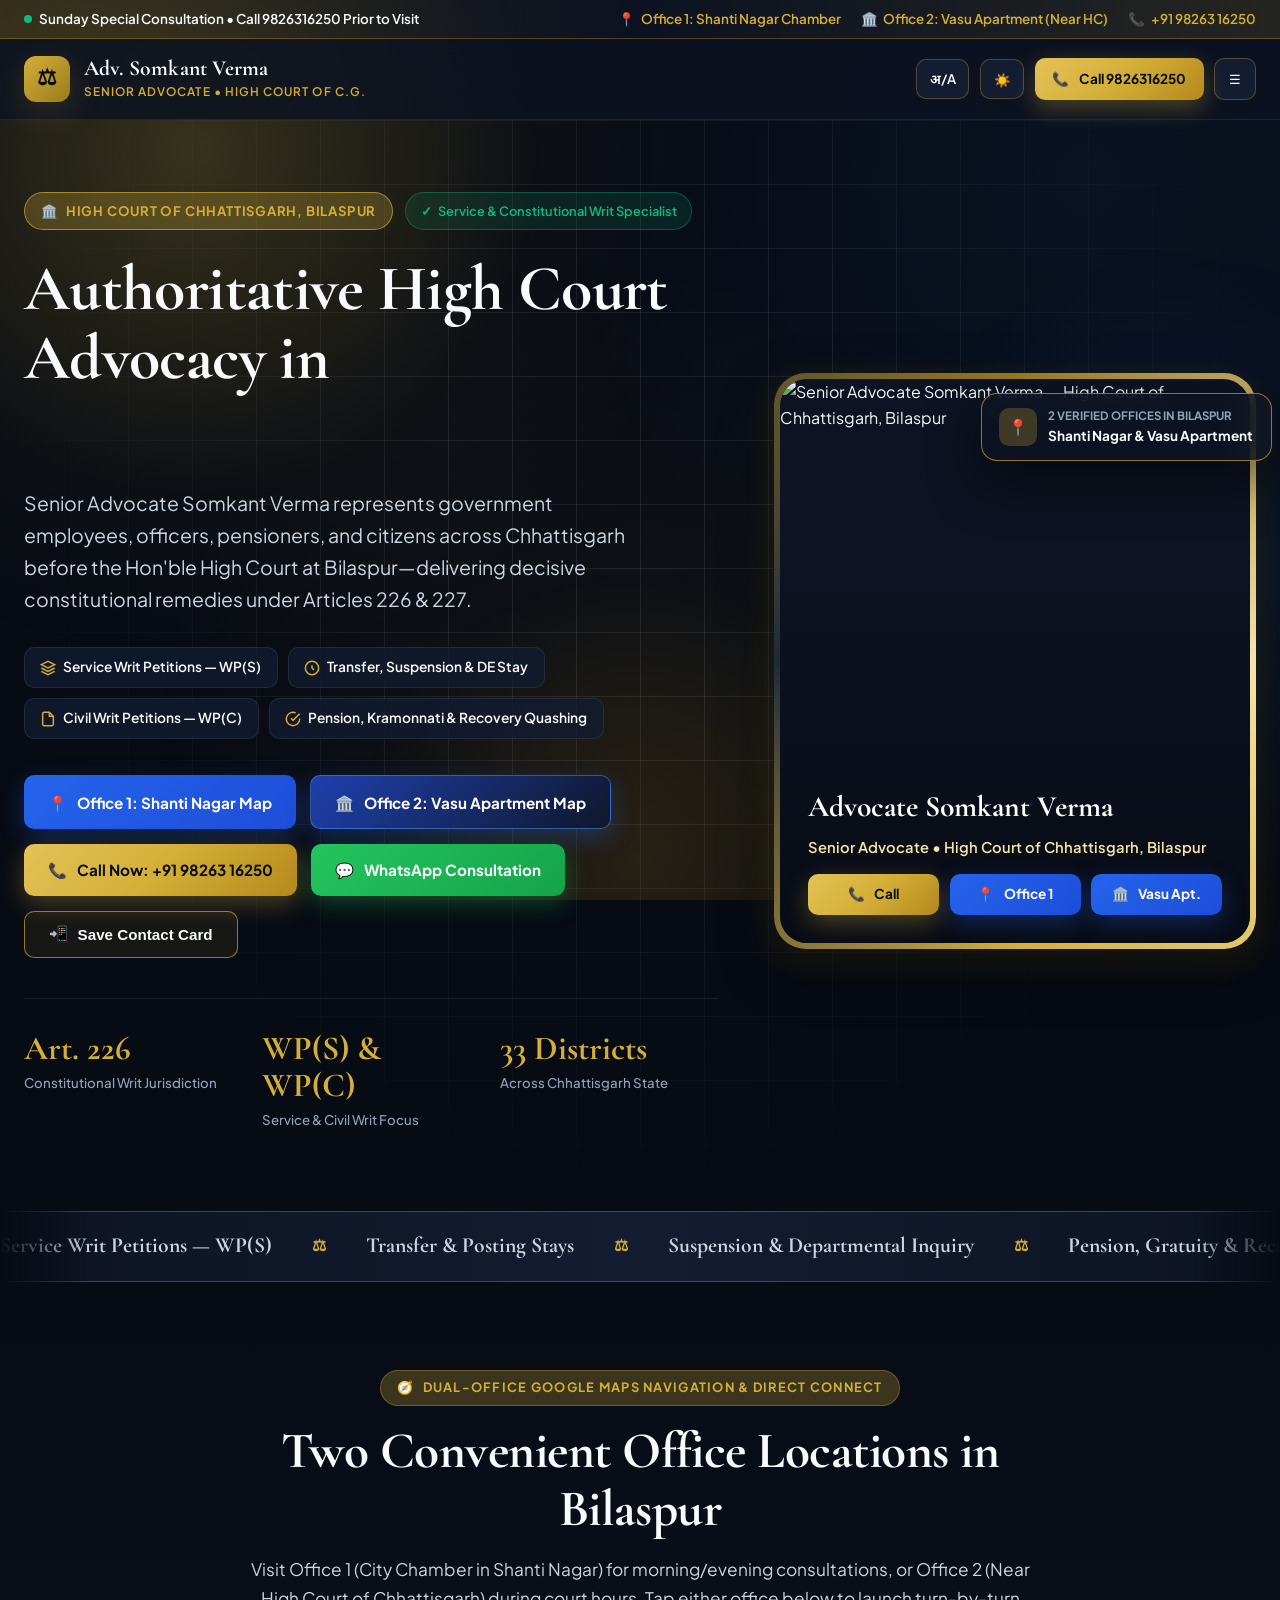
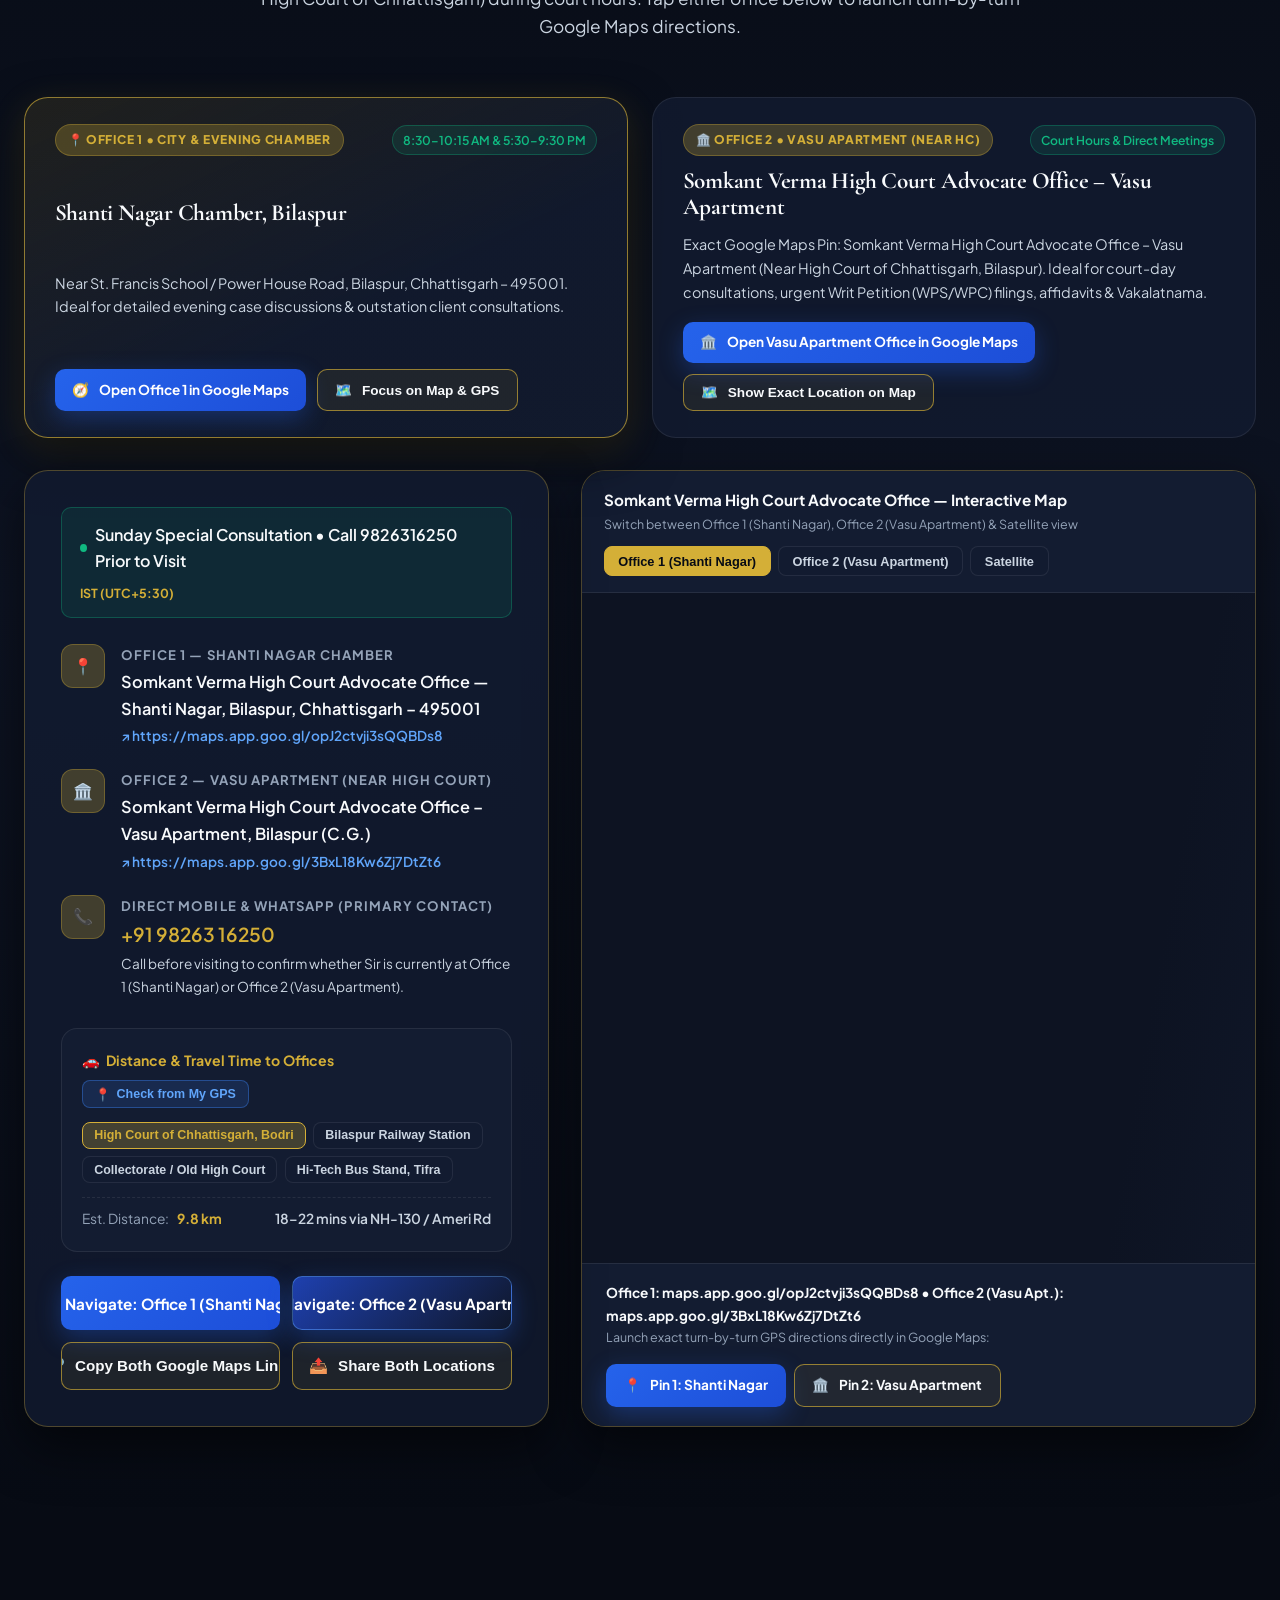
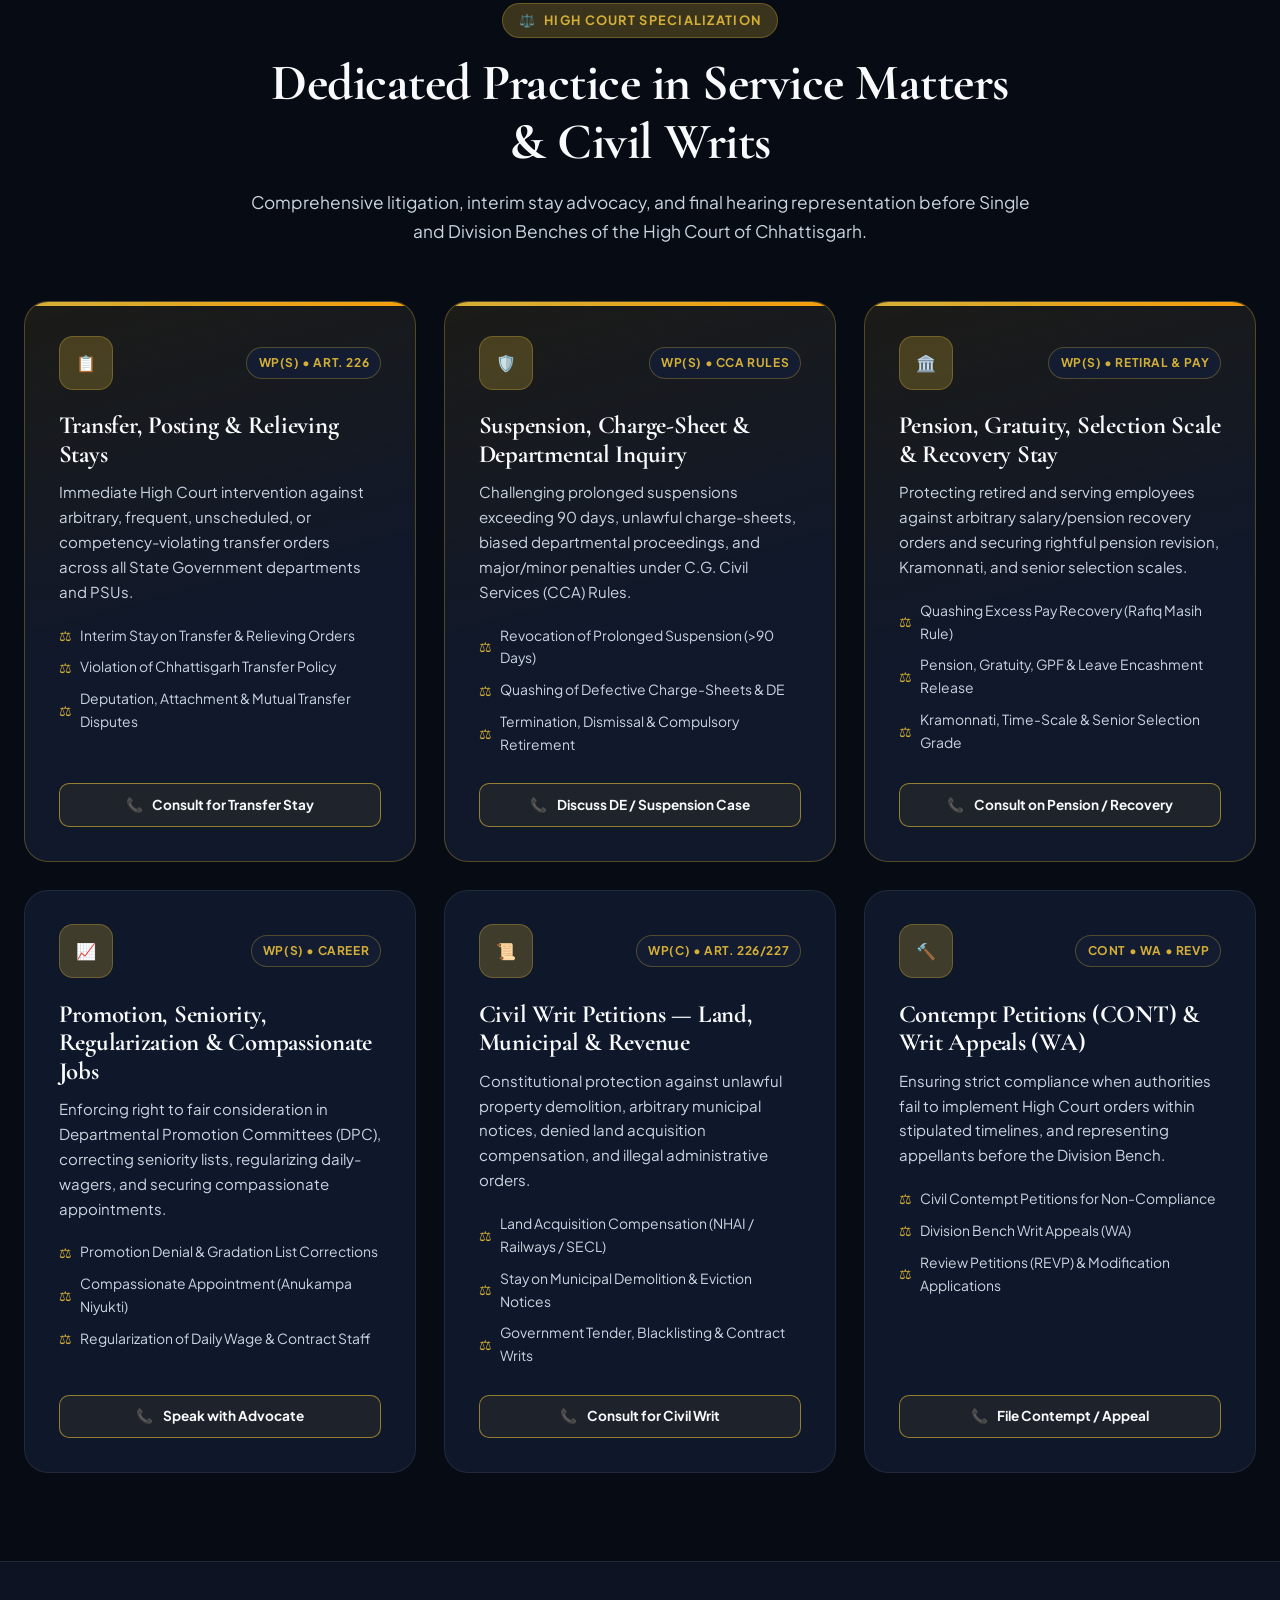
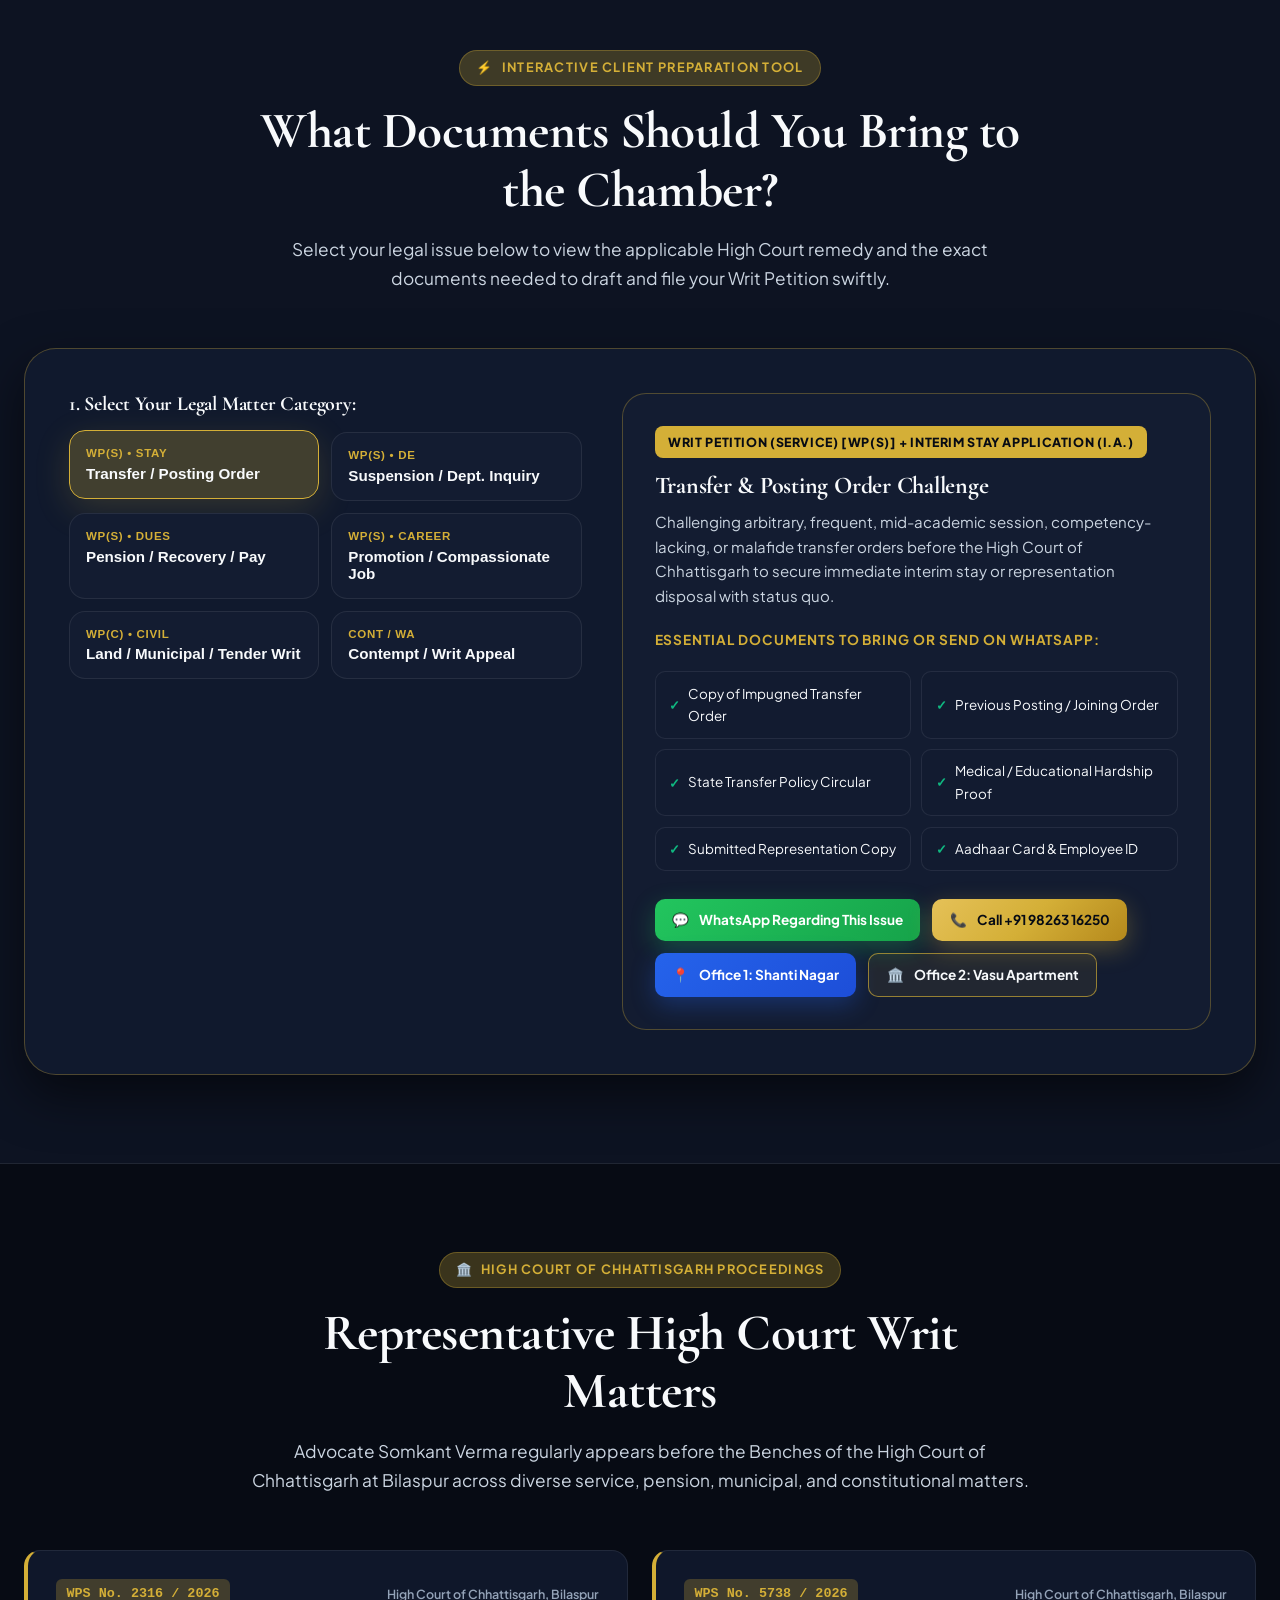
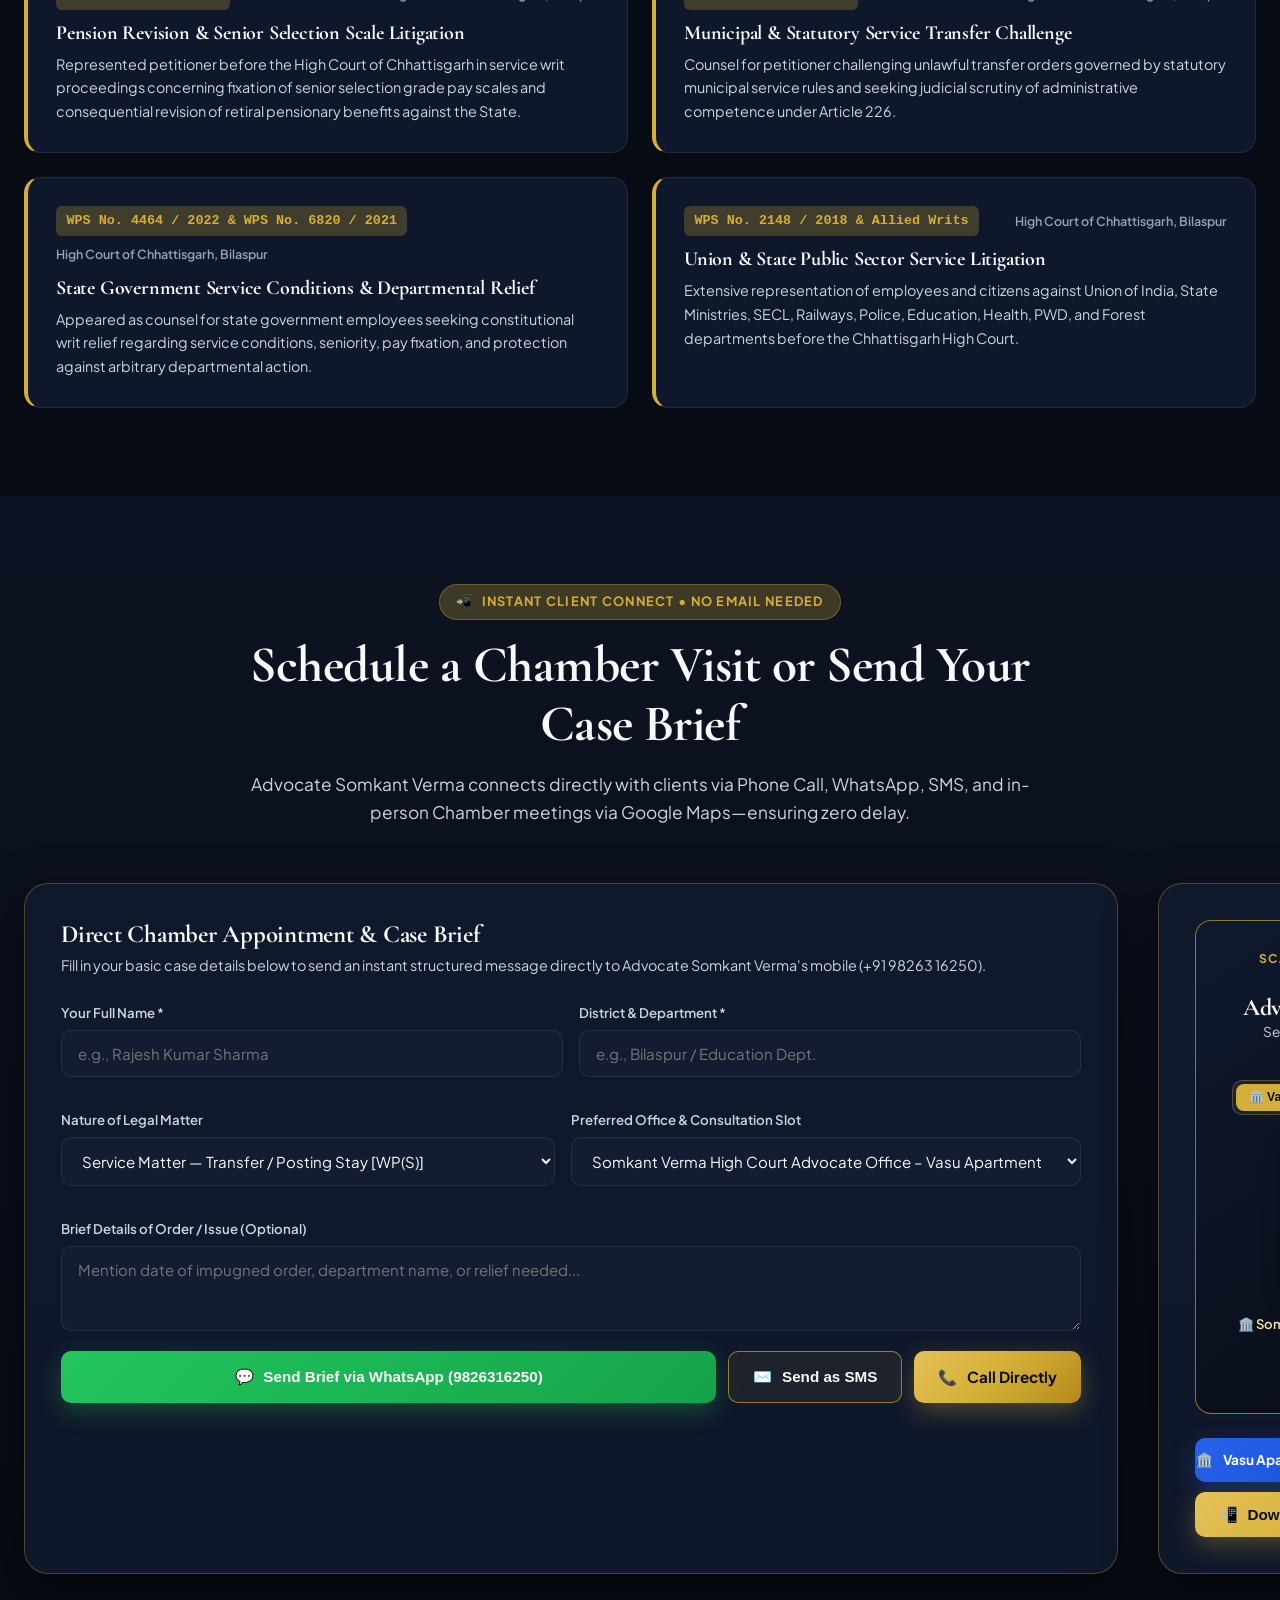
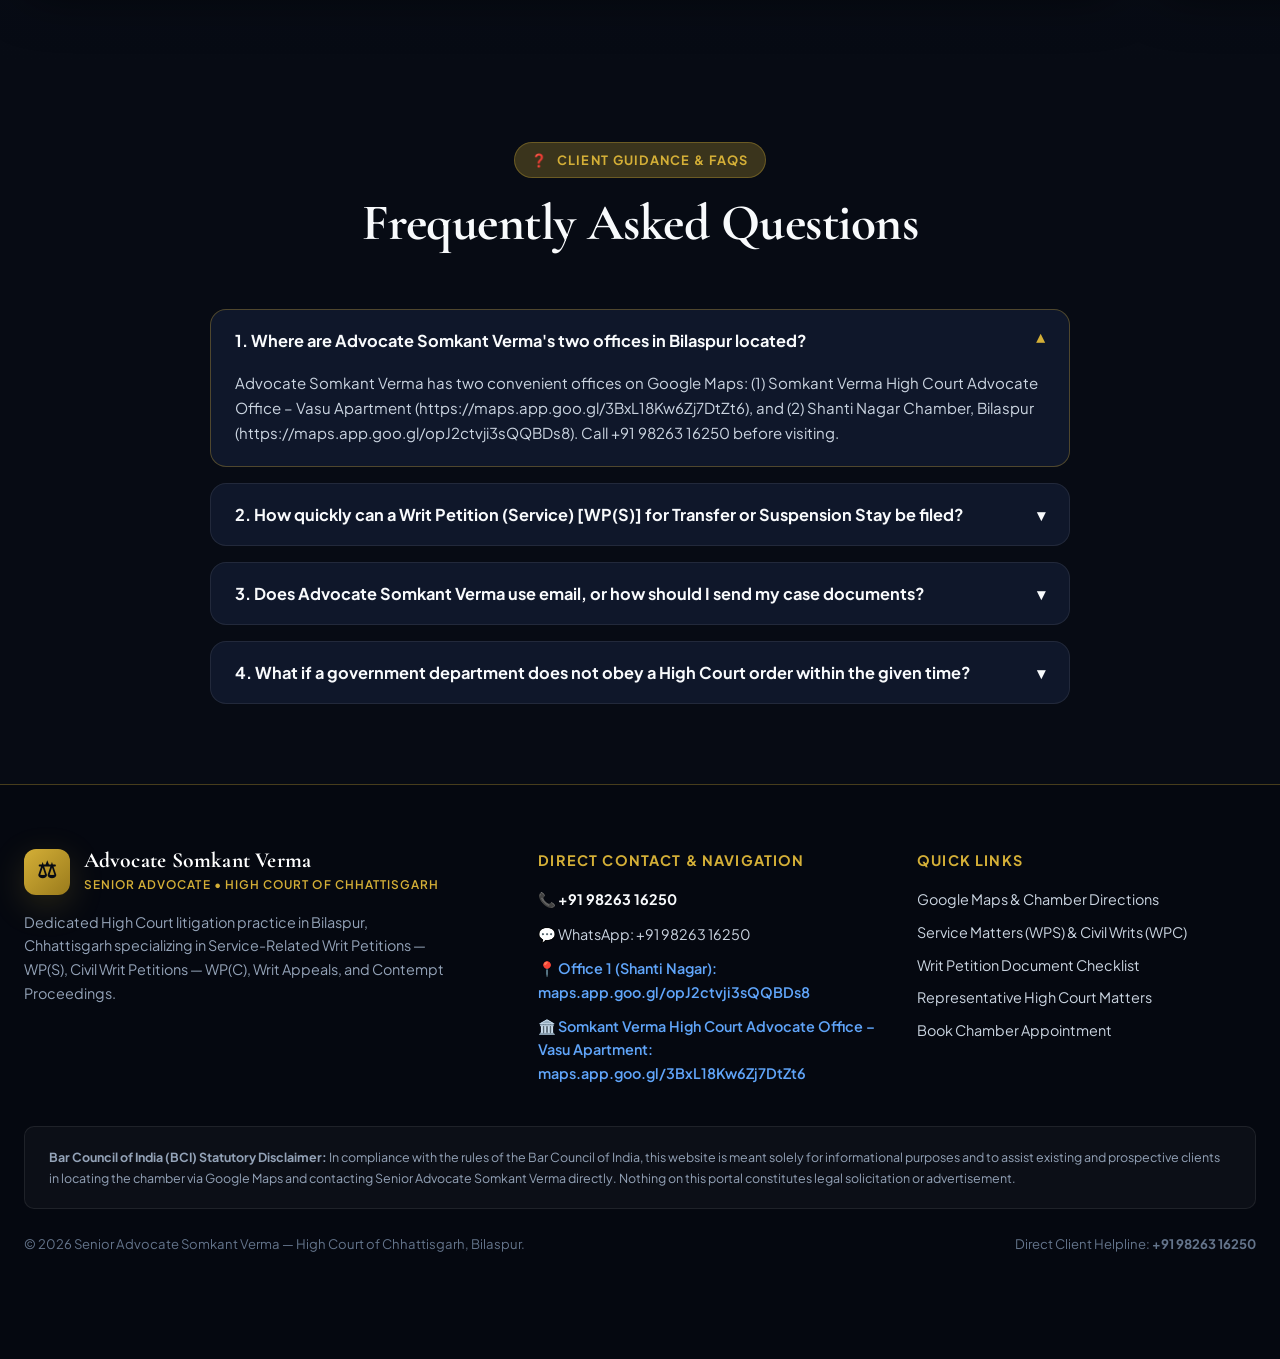
==== index.html @ 226b97d5 "Add files via upload" ====
<!DOCTYPE html>
<html lang="en" data-theme="dark">
<head>
  <meta charset="UTF-8" />
  <meta name="viewport" content="width=device-width, initial-scale=1.0, maximum-scale=5.0, viewport-fit=cover" />
  <!-- Apply saved theme before first paint (prevents flash) -->
  <script>try{var t=localStorage.getItem('sv_theme');if(t)document.documentElement.setAttribute('data-theme',t);}catch(e){}</script>
  <title>Advocate Somkant Verma | Senior Advocate, High Court of Chhattisgarh, Bilaspur | Service Matters &amp; Civil Writ Petitions</title>
  <meta name="description" content="Official client portal &amp; Google Maps office locator for Senior Advocate Somkant Verma, High Court of Chhattisgarh, Bilaspur. Specializing in Service Matters (WPS) and Civil Writ Petitions (WPC). Call +91 98263 16250." />
  <meta name="keywords" content="Advocate Somkant Verma, High Court of Chhattisgarh, Bilaspur High Court Lawyer, Service Matters Lawyer Bilaspur, WPS High Court Chhattisgarh, Civil Writ Petition WPC Lawyer, Senior Advocate Bilaspur, Shanti Nagar Bilaspur Advocate, 9826316250" />
  <meta name="author" content="Advocate Somkant Verma" />
  <meta name="theme-color" content="#070b14" />

  <!-- Open Graph / WhatsApp / Social Preview -->
  <meta property="og:type" content="website" />
  <meta property="og:title" content="Advocate Somkant Verma — Senior Advocate, High Court of Chhattisgarh" />
  <meta property="og:description" content="Specializing in Service-Related Matters (WPS) &amp; Civil Writ Petitions (WPC) at High Court of Chhattisgarh, Bilaspur. Navigate via Google Maps or Call +91 98263 16250." />
  <meta property="og:image" content="somkant-verma.jpg" />
  <meta property="og:locale" content="en_IN" />

  <!-- Google Fonts -->
  <link rel="preconnect" href="https://fonts.googleapis.com" />
  <link rel="preconnect" href="https://fonts.gstatic.com" crossorigin />
  <link href="https://fonts.googleapis.com/css2?family=Cormorant+Garamond:wght@600;700&amp;family=Noto+Sans+Devanagari:wght@400;500;600;700&amp;family=Plus+Jakarta+Sans:wght@400;500;600;700;800&amp;display=swap" rel="stylesheet" />

  <!-- Favicon (Inline Judicial Scales SVG) -->
  <link rel="icon" type="image/svg+xml" href="data:image/svg+xml,%3Csvg xmlns='http://www.w3.org/2000/svg' viewBox='0 0 64 64'%3E%3Crect width='64' height='64' rx='14' fill='%23070b14'/%3E%3Cpath d='M32 10v38M16 20h32M20 48h24' stroke='%23d4af37' stroke-width='4' stroke-linecap='round'/%3E%3Cpath d='M16 20l-6 14h12l-6-14zm32 0l-6 14h12l-6-14z' fill='%23d4af37'/%3E%3C/svg%3E" />

  <!-- Preload hero portrait (LCP image) -->
  <link rel="preload" as="image" type="image/webp" href="assets/somkant-verma-480.webp" imagesrcset="assets/somkant-verma-480.webp 480w, assets/somkant-verma-768.webp 768w" imagesizes="(max-width: 1024px) 460px, 480px" fetchpriority="high" />
  <link rel="manifest" href="manifest.json" />

  <!-- Stylesheet -->
  <link rel="stylesheet" href="styles.css?v=4" />

  <!-- Schema.org Structured Data for LegalService / Attorney -->
  <script type="application/ld+json">
  {
    "@context": "https://schema.org",
    "@type": "Attorney",
    "name": "Advocate Somkant Verma",
    "alternateName": "Senior Advocate Somkant Verma - High Court of Chhattisgarh",
    "description": "Senior Advocate practicing at the High Court of Chhattisgarh, Bilaspur, specializing in Service-Related Writ Petitions (WPS) and Civil Writ Petitions (WPC).",
    "image": "somkant-verma.jpg",
    "telephone": "+91-9826316250",
    "priceRange": "$$",
    "address": {
      "@type": "PostalAddress",
      "streetAddress": "Shanti Nagar, Near St. Francis School / Power House Road",
      "addressLocality": "Bilaspur",
      "addressRegion": "Chhattisgarh",
      "postalCode": "495001",
      "addressCountry": "IN"
    },
    "geo": {
      "@type": "GeoCoordinates",
      "latitude": 22.0839,
      "longitude": 82.1267
    },
    "hasMap": [
      "https://maps.app.goo.gl/opJ2ctvji3sQQBDs8",
      "https://maps.app.goo.gl/3BxL18Kw6Zj7DtZt6"
    ],
    "sameAs": [
      "https://maps.app.goo.gl/opJ2ctvji3sQQBDs8",
      "https://maps.app.goo.gl/3BxL18Kw6Zj7DtZt6"
    ],
    "areaServed": {
      "@type": "State",
      "name": "Chhattisgarh"
    },
    "knowsAbout": [
      "Service Law",
      "Writ Petition (Service) - WP(S)",
      "Civil Writ Petitions - WP(C)",
      "Article 226 of the Constitution of India",
      "Departmental Inquiries and Suspension",
      "Pension and Retiral Dues Litigation",
      "High Court of Chhattisgarh Litigation"
    ]
  }
  </script>
</head>
<body>
  <div class="scroll-progress" id="scrollProgress" aria-hidden="true"></div>
  <div class="ambient-bg" aria-hidden="true"></div>
  <div class="aurora" aria-hidden="true"><span></span><span></span><span></span></div>

  <!-- ==================== TOP LIVE COURT & CHAMBER BAR ==================== -->
  <div class="top-bar">
    <div class="container top-bar-inner">
      <div class="top-bar-left">
        <span class="live-indicator">
          <span class="pulse-dot"></span>
          <span id="liveCourtStatusText" data-en="High Court of Chhattisgarh, Bilaspur • Direct Client Line Active" data-hi="छत्तीसगढ़ उच्च न्यायालय, बिलासपुर • सीधा परामर्श उपलब्ध">High Court of Chhattisgarh, Bilaspur • Direct Client Line Active</span>
        </span>
      </div>
      <div class="top-bar-right">
        <a href="https://maps.app.goo.gl/opJ2ctvji3sQQBDs8" target="_blank" rel="noopener noreferrer" class="top-bar-link">
          📍 <span data-en="Office 1: Shanti Nagar Chamber" data-hi="कार्यालय 1: शांति नगर चैम्बर">Office 1: Shanti Nagar Chamber</span>
        </a>
        <a href="https://maps.app.goo.gl/3BxL18Kw6Zj7DtZt6" target="_blank" rel="noopener noreferrer" class="top-bar-link">
          🏛️ <span data-en="Office 2: Vasu Apartment (Near HC)" data-hi="कार्यालय 2: वासु अपार्टमेंट (हाई कोर्ट)">Office 2: Vasu Apartment (Near HC)</span>
        </a>
        <a href="tel:+919826316250" class="top-bar-link">
          📞 <span>+91 98263 16250</span>
        </a>
      </div>
    </div>
  </div>

  <!-- ==================== STICKY NAVIGATION HEADER ==================== -->
  <header class="navbar" id="navbar">
    <div class="container nav-inner">
      <a href="#top" class="brand" aria-label="Advocate Somkant Verma Home">
        <div class="brand-emblem" aria-hidden="true">⚖</div>
        <div class="brand-text">
          <span class="brand-name" data-en="Adv. Somkant Verma" data-hi="अधिवक्ता सोमकांत वर्मा">Adv. Somkant Verma</span>
          <span class="brand-title" data-en="Senior Advocate • High Court of C.G." data-hi="वरिष्ठ अधिवक्ता • छत्तीसगढ़ उच्च न्यायालय">Senior Advocate • High Court of C.G.</span>
        </div>
      </a>

      <ul class="nav-links" id="navLinks">
        <li><a href="#maps-hub" data-en="Office &amp; Google Maps" data-hi="कार्यालय एवं गूगल मैप">Office &amp; Google Maps</a></li>
        <li><a href="#practice-areas" data-en="Practice Areas" data-hi="विशेषज्ञता क्षेत्र">Practice Areas</a></li>
        <li><a href="#case-assistant" data-en="Writ Checklist" data-hi="दस्तावेज़ जांच सूची">Writ Checklist</a></li>
        <li><a href="#notable-cases" data-en="High Court Record" data-hi="उच्च न्यायालय प्रकरण">High Court Record</a></li>
        <li><a href="#consultation" data-en="Book Visit" data-hi="परामर्श समय लें">Book Visit</a></li>
        <li><a href="#faq" data-en="FAQs" data-hi="सामान्य प्रश्न">FAQs</a></li>
      </ul>

      <div class="nav-actions">
        <button type="button" class="lang-btn" id="langToggleBtn" title="Switch Language (English / हिंदी)">
          <span>अ/A</span>
          <span id="langBtnText">हिंदी में देखें</span>
        </button>
        <button type="button" class="icon-btn" id="themeToggleBtn" aria-label="Toggle Light/Dark Theme" title="Toggle Light/Dark Mode">
          <span id="themeIcon">☀️</span>
        </button>
        <a href="tel:+919826316250" class="btn btn-gold btn-sm">
          📞 <span data-en="Call 9826316250" data-hi="कॉल करें">Call 9826316250</span>
        </a>
        <button type="button" class="mobile-menu-btn" id="mobileMenuBtn" aria-label="Open Navigation Menu" aria-expanded="false">
          ☰
        </button>
      </div>
    </div>
  </header>

  <main id="top">
    <!-- ==================== HERO SECTION ==================== -->
    <section class="hero">
      <div class="container hero-grid">
        <div class="hero-content">
          <div class="hero-badge-row">
            <span class="court-pill">
              🏛️ <span data-en="High Court of Chhattisgarh, Bilaspur" data-hi="छत्तीसगढ़ उच्च न्यायालय, बिलासपुर">High Court of Chhattisgarh, Bilaspur</span>
            </span>
            <span class="verified-pill">
              ✓ <span data-en="Service &amp; Constitutional Writ Specialist" data-hi="सेवा एवं सिविल रिट याचिका विशेषज्ञ">Service &amp; Constitutional Writ Specialist</span>
            </span>
          </div>

          <h1 class="hero-title">
            <span data-en="Authoritative High Court Advocacy in" data-hi="छत्तीसगढ़ उच्च न्यायालय में सशक्त पैरवी —">Authoritative High Court Advocacy in</span>
            <span class="rotator"><span id="heroRotator" class="rotator-word gold-gradient-text" data-words-en="Service Law.|Civil Writs.|Transfer Stays.|Pension Rights.|Article 226." data-words-hi="सेवा मामले।|सिविल रिट।|ट्रांसफर स्टे।|पेंशन अधिकार।|अनुच्छेद 226।">Service Law.</span></span>
          </h1>

          <p class="hero-subtitle" data-en="Senior Advocate Somkant Verma represents government employees, officers, pensioners, and citizens across Chhattisgarh before the Hon'ble High Court at Bilaspur—delivering decisive constitutional remedies under Articles 226 &amp; 227." data-hi="वरिष्ठ अधिवक्ता सोमकांत वर्मा छत्तीसगढ़ उच्च न्यायालय, बिलासपुर में शासकीय कर्मचारियों, अधिकारियों, पेंशनभोगियों एवं आम नागरिकों के सेवा प्रकरणों (WPS) तथा सिविल रिट याचिकाओं (WPC) में अनुच्छेद 226 व 227 के अंतर्गत प्रभावी संवैधानिक न्याय दिलाते हैं।">
            Senior Advocate Somkant Verma represents government employees, officers, pensioners, and citizens across Chhattisgarh before the Hon'ble High Court at Bilaspur—delivering decisive constitutional remedies under Articles 226 &amp; 227.
          </p>

          <div class="hero-specialties">
            <span class="spec-chip">
              <svg width="16" height="16" viewBox="0 0 24 24" fill="none" stroke="currentColor" stroke-width="2.2"><path d="M12 2L2 7l10 5 10-5-10-5zM2 17l10 5 10-5M2 12l10 5 10-5"/></svg>
              <span data-en="Service Writ Petitions — WP(S)" data-hi="सेवा रिट याचिका — WP(S)">Service Writ Petitions — WP(S)</span>
            </span>
            <span class="spec-chip">
              <svg width="16" height="16" viewBox="0 0 24 24" fill="none" stroke="currentColor" stroke-width="2.2"><circle cx="12" cy="12" r="10"/><path d="M12 8v4l3 3"/></svg>
              <span data-en="Transfer, Suspension &amp; DE Stay" data-hi="स्थानांतरण, निलंबन एवं विभागीय जांच स्टे">Transfer, Suspension &amp; DE Stay</span>
            </span>
            <span class="spec-chip">
              <svg width="16" height="16" viewBox="0 0 24 24" fill="none" stroke="currentColor" stroke-width="2.2"><path d="M14 2H6a2 2 0 0 0-2 2v16a2 2 0 0 0 2 2h12a2 2 0 0 0 2-2V8z"/><polyline points="14 2 14 8 20 8"/></svg>
              <span data-en="Civil Writ Petitions — WP(C)" data-hi="सिविल रिट याचिका — WP(C)">Civil Writ Petitions — WP(C)</span>
            </span>
            <span class="spec-chip">
              <svg width="16" height="16" viewBox="0 0 24 24" fill="none" stroke="currentColor" stroke-width="2.2"><path d="M22 11.08V12a10 10 0 1 1-5.93-9.14"/><polyline points="22 4 12 14.01 9 11.01"/></svg>
              <span data-en="Pension, Kramonnati &amp; Recovery Quashing" data-hi="पेंशन, क्रमोन्नति एवं वसूली निरस्तीकरण">Pension, Kramonnati &amp; Recovery Quashing</span>
            </span>
          </div>

          <div class="hero-cta-group">
            <a href="https://maps.app.goo.gl/opJ2ctvji3sQQBDs8" target="_blank" rel="noopener noreferrer" class="btn btn-maps">
              📍 <span data-en="Office 1: Shanti Nagar Map" data-hi="कार्यालय 1: शांति नगर मैप">Office 1: Shanti Nagar Map</span>
            </a>
            <a href="https://maps.app.goo.gl/3BxL18Kw6Zj7DtZt6" target="_blank" rel="noopener noreferrer" class="btn btn-maps" style="background: linear-gradient(135deg, #1e40af 0%, #0f172a 100%); border: 1px solid rgba(96, 165, 250, 0.45);">
              🏛️ <span data-en="Office 2: Vasu Apartment Map" data-hi="कार्यालय 2: वासु अपार्टमेंट मैप">Office 2: Vasu Apartment Map</span>
            </a>
            <a href="tel:+919826316250" class="btn btn-gold">
              📞 <span data-en="Call Now: +91 98263 16250" data-hi="सीधे कॉल करें: +91 98263 16250">Call Now: +91 98263 16250</span>
            </a>
            <a href="https://wa.me/919826316250?text=Namaste%20Advocate%20Somkant%20Verma%20Sir%2C%20I%20need%20legal%20consultation%20regarding%20a%20High%20Court%20matter." target="_blank" rel="noopener noreferrer" class="btn btn-whatsapp">
              💬 <span data-en="WhatsApp Consultation" data-hi="व्हाट्सएप पर संपर्क करें">WhatsApp Consultation</span>
            </a>
            <button type="button" class="btn btn-outline save-vcard-btn">
              📲 <span data-en="Save Contact Card" data-hi="मोबाइल नंबर सेव करें">Save Contact Card</span>
            </button>
          </div>

          <div class="hero-stats">
            <div class="stat-item">
              <span class="stat-value">Art. 226</span>
              <span class="stat-label" data-en="Constitutional Writ Jurisdiction" data-hi="संवैधानिक रिट अधिकारिता">Constitutional Writ Jurisdiction</span>
            </div>
            <div class="stat-item">
              <span class="stat-value">WP(S) &amp; WP(C)</span>
              <span class="stat-label" data-en="Service &amp; Civil Writ Focus" data-hi="सेवा एवं सिविल रिट विशेषज्ञता">Service &amp; Civil Writ Focus</span>
            </div>
            <div class="stat-item">
              <span class="stat-value">33 Districts</span>
              <span class="stat-label" data-en="Across Chhattisgarh State" data-hi="संपूर्ण छत्तीसगढ़ राज्य के पक्षकार">Across Chhattisgarh State</span>
            </div>
          </div>
        </div>

        <!-- Portrait Column -->
        <div class="hero-portrait-wrap">
          <div class="floating-badge">
            <div class="floating-badge-icon">📍</div>
            <div>
              <div style="font-size: 0.72rem; color: var(--text-muted); font-weight: 700; text-transform: uppercase;" data-en="2 Verified Offices in Bilaspur" data-hi="बिलासपुर में 2 सत्यापित कार्यालय">2 Verified Offices in Bilaspur</div>
              <div style="font-size: 0.85rem; font-weight: 700; color: var(--text-primary);" data-en="Shanti Nagar &amp; Vasu Apartment" data-hi="शांति नगर एवं वासु अपार्टमेंट">Shanti Nagar &amp; Vasu Apartment</div>
            </div>
          </div>

          <div class="portrait-frame">
            <div class="portrait-inner">
              <picture>
                <source type="image/webp" srcset="assets/somkant-verma-480.webp 480w, assets/somkant-verma-768.webp 768w" sizes="(max-width: 1024px) 460px, 480px" />
                <img
                  src="somkant-verma.jpg"
                  alt="Senior Advocate Somkant Verma — High Court of Chhattisgarh, Bilaspur"
                  class="portrait-img"
                  width="768"
                  height="1024"
                  fetchpriority="high"
                  decoding="async"
                />
              </picture>
              <div class="portrait-glare" aria-hidden="true"></div>
              <div class="portrait-overlay">
                <div class="portrait-name" data-en="Advocate Somkant Verma" data-hi="अधिवक्ता सोमकांत वर्मा">Advocate Somkant Verma</div>
                <div class="portrait-designation" data-en="Senior Advocate • High Court of Chhattisgarh, Bilaspur" data-hi="वरिष्ठ अधिवक्ता • छत्तीसगढ़ उच्च न्यायालय, बिलासपुर">Senior Advocate • High Court of Chhattisgarh, Bilaspur</div>
                <div class="portrait-quick-actions" style="grid-template-columns: repeat(3, 1fr);">
                  <a href="tel:+919826316250" class="btn btn-gold btn-sm">
                    📞 <span>Call</span>
                  </a>
                  <a href="https://maps.app.goo.gl/opJ2ctvji3sQQBDs8" target="_blank" rel="noopener noreferrer" class="btn btn-maps btn-sm">
                    📍 <span data-en="Office 1" data-hi="कार्यालय 1">Office 1</span>
                  </a>
                  <a href="https://maps.app.goo.gl/3BxL18Kw6Zj7DtZt6" target="_blank" rel="noopener noreferrer" class="btn btn-maps btn-sm">
                    🏛️ <span data-en="Vasu Apt." data-hi="वासु अपार्टमेंट">Vasu Apt.</span>
                  </a>
                </div>
              </div>
            </div>
          </div>
        </div>
      </div>
    </section>

    <!-- ==================== PRACTICE MARQUEE BAND ==================== -->
    <div class="marquee" aria-hidden="true">
      <div class="marquee-track">
        <span>Service Writ Petitions — WP(S)</span><span>Transfer &amp; Posting Stays</span><span>Suspension &amp; Departmental Inquiry</span><span>Pension, Gratuity &amp; Recovery</span><span>Promotion &amp; Seniority</span><span>Compassionate Appointment</span><span>Civil Writ Petitions — WP(C)</span><span>Contempt &amp; Writ Appeals</span>
        <span>Service Writ Petitions — WP(S)</span><span>Transfer &amp; Posting Stays</span><span>Suspension &amp; Departmental Inquiry</span><span>Pension, Gratuity &amp; Recovery</span><span>Promotion &amp; Seniority</span><span>Compassionate Appointment</span><span>Civil Writ Petitions — WP(C)</span><span>Contempt &amp; Writ Appeals</span>
      </div>
    </div>

    <!-- ==================== GOOGLE MAPS & CHAMBER COMMAND CENTER ==================== -->
    <section class="maps-hub-section" id="maps-hub">
      <div class="container">
        <div class="section-header">
          <span class="section-tag">
            🧭 <span data-en="Dual-Office Google Maps Navigation &amp; Direct Connect" data-hi="दोनों कार्यालयों का गूगल मैप्स नेविगेशन एवं सीधा संपर्क">Dual-Office Google Maps Navigation &amp; Direct Connect</span>
          </span>
          <h2 class="section-title" data-en="Two Convenient Office Locations in Bilaspur" data-hi="बिलासपुर में आपके लिए दो सुविधाजनक कार्यालय">Two Convenient Office Locations in Bilaspur</h2>
          <p class="section-subtitle" data-en="Visit Office 1 (City Chamber in Shanti Nagar) for morning/evening consultations, or Office 2 (Near High Court of Chhattisgarh) during court hours. Tap either office below to launch turn-by-turn Google Maps directions." data-hi="प्रातः एवं सायं कालीन परामर्श हेतु कार्यालय 1 (शांति नगर चैम्बर) अथवा न्यायालय समय में त्वरित कार्य हेतु कार्यालय 2 (छत्तीसगढ़ उच्च न्यायालय के पास) पधारें।">
            Visit Office 1 (City Chamber in Shanti Nagar) for morning/evening consultations, or Office 2 (Near High Court of Chhattisgarh) during court hours. Tap either office below to launch turn-by-turn Google Maps directions.
          </p>
        </div>

        <!-- Dual Office Quick-Selector Cards -->
        <div class="dual-office-switcher">
          <div class="office-Location-pill active" id="selectOffice1Card" data-office-id="office1">
            <div class="office-pill-header">
              <span class="office-badge-num" data-en="📍 OFFICE 1 • CITY &amp; EVENING CHAMBER" data-hi="📍 कार्यालय 1 • मुख्य सिटी चैम्बर">📍 OFFICE 1 • CITY &amp; EVENING CHAMBER</span>
              <span class="office-timing-tag" data-en="8:30–10:15 AM &amp; 5:30–9:30 PM" data-hi="प्रातः 8:30–10:15 एवं सायं 5:30–9:30">8:30–10:15 AM &amp; 5:30–9:30 PM</span>
            </div>
            <h3 data-en="Shanti Nagar Chamber, Bilaspur" data-hi="शांति नगर चैम्बर, बिलासपुर">Shanti Nagar Chamber, Bilaspur</h3>
            <p data-en="Near St. Francis School / Power House Road, Bilaspur, Chhattisgarh – 495001. Ideal for detailed evening case discussions &amp; outstation client consultations." data-hi="सेंट फ्रांसिस स्कूल / पावर हाउस रोड के पास, शांति नगर, बिलासपुर – 495001। विस्तृत केस परामर्श एवं बाहरी जिलों से आने वाले पक्षकारों हेतु।">
              Near St. Francis School / Power House Road, Bilaspur, Chhattisgarh – 495001. Ideal for detailed evening case discussions &amp; outstation client consultations.
            </p>
            <div class="office-pill-actions">
              <a href="https://maps.app.goo.gl/opJ2ctvji3sQQBDs8" target="_blank" rel="noopener noreferrer" class="btn btn-maps btn-sm">
                🧭 <span data-en="Open Office 1 in Google Maps" data-hi="कार्यालय 1 गूगल मैप्स में खोलें">Open Office 1 in Google Maps</span>
              </a>
              <button type="button" class="btn btn-outline btn-sm preview-office-map-btn" data-office-target="office1">
                🗺️ <span data-en="Focus on Map &amp; GPS" data-hi="मैप व दूरी देखें">Focus on Map &amp; GPS</span>
              </button>
            </div>
          </div>

          <div class="office-Location-pill" id="selectOffice2Card" data-office-id="office2">
            <div class="office-pill-header">
              <span class="office-badge-num" data-en="🏛️ OFFICE 2 • VASU APARTMENT (NEAR HC)" data-hi="🏛️ कार्यालय 2 • वासु अपार्टमेंट (हाई कोर्ट)">🏛️ OFFICE 2 • VASU APARTMENT (NEAR HC)</span>
              <span class="office-timing-tag" data-en="Court Hours &amp; Direct Meetings" data-hi="न्यायालय समय एवं प्रत्यक्ष भेंट">Court Hours &amp; Direct Meetings</span>
            </div>
            <h3 data-en="Somkant Verma High Court Advocate Office – Vasu Apartment" data-hi="सोमकांत वर्मा हाई कोर्ट एडवोकेट ऑफिस – वासु अपार्टमेंट">Somkant Verma High Court Advocate Office – Vasu Apartment</h3>
            <p data-en="Exact Google Maps Pin: Somkant Verma High Court Advocate Office – Vasu Apartment (Near High Court of Chhattisgarh, Bilaspur). Ideal for court-day consultations, urgent Writ Petition (WPS/WPC) filings, affidavits &amp; Vakalatnama." data-hi="सटीक गूगल मैप्स पिन: सोमकांत वर्मा हाई कोर्ट एडवोकेट ऑफिस – वासु अपार्टमेंट (छत्तीसगढ़ उच्च न्यायालय के पास, बिलासपुर)। त्वरित भेंट, अर्जेंट रिट याचिका (WPS/WPC), शपथ-पत्र एवं वकालतनामा हेतु।">
              Exact Google Maps Pin: Somkant Verma High Court Advocate Office – Vasu Apartment (Near High Court of Chhattisgarh, Bilaspur). Ideal for court-day consultations, urgent Writ Petition (WPS/WPC) filings, affidavits &amp; Vakalatnama.
            </p>
            <div class="office-pill-actions">
              <a href="https://maps.app.goo.gl/3BxL18Kw6Zj7DtZt6" target="_blank" rel="noopener noreferrer" class="btn btn-maps btn-sm">
                🏛️ <span data-en="Open Vasu Apartment Office in Google Maps" data-hi="वासु अपार्टमेंट ऑफिस गूगल मैप्स में खोलें">Open Vasu Apartment Office in Google Maps</span>
              </a>
              <button type="button" class="btn btn-outline btn-sm preview-office-map-btn" data-office-target="office2">
                🗺️ <span data-en="Show Exact Location on Map" data-hi="मैप पर सटीक स्थान देखें">Show Exact Location on Map</span>
              </button>
            </div>
          </div>
        </div>

        <div class="maps-command-grid">
          <!-- Left: Office Details & Distance Calculator -->
          <div class="office-card">
            <div>
              <div class="office-status-banner">
                <span class="live-indicator">
                  <span class="pulse-dot"></span>
                  <span id="officeLiveScheduleBadge" data-en="Chamber &amp; Phone Consultation Active" data-hi="चैम्बर एवं फोन परामर्श चालू है">Chamber &amp; Phone Consultation Active</span>
                </span>
                <span style="font-size: 0.78rem; color: var(--gold-primary); font-weight: 700;">IST (UTC+5:30)</span>
              </div>

              <div class="office-detail-list">
                <div class="office-detail-item">
                  <div class="detail-icon">📍</div>
                  <div class="detail-content">
                    <h4 data-en="Office 1 — Shanti Nagar Chamber" data-hi="कार्यालय 1 — शांति नगर चैम्बर">Office 1 — Shanti Nagar Chamber</h4>
                    <p data-en="Somkant Verma High Court Advocate Office — Shanti Nagar, Bilaspur, Chhattisgarh – 495001" data-hi="सोमकांत वर्मा हाई कोर्ट एडवोकेट ऑफिस — शांति नगर, बिलासपुर, छत्तीसगढ़ – 495001">Somkant Verma High Court Advocate Office — Shanti Nagar, Bilaspur, Chhattisgarh – 495001</p>
                    <div class="sub-note">
                      <a href="https://maps.app.goo.gl/opJ2ctvji3sQQBDs8" target="_blank" rel="noopener noreferrer" style="color: #60a5fa; font-weight: 600; text-decoration: none;">↗ https://maps.app.goo.gl/opJ2ctvji3sQQBDs8</a>
                    </div>
                  </div>
                </div>

                <div class="office-detail-item">
                  <div class="detail-icon">🏛️</div>
                  <div class="detail-content">
                    <h4 data-en="Office 2 — Vasu Apartment (Near High Court)" data-hi="कार्यालय 2 — वासु अपार्टमेंट (उच्च न्यायालय के पास)">Office 2 — Vasu Apartment (Near High Court)</h4>
                    <p data-en="Somkant Verma High Court Advocate Office – Vasu Apartment, Bilaspur (C.G.)" data-hi="सोमकांत वर्मा हाई कोर्ट एडवोकेट ऑफिस – वासु अपार्टमेंट, बिलासपुर (छ.ग.)">Somkant Verma High Court Advocate Office – Vasu Apartment, Bilaspur (C.G.)</p>
                    <div class="sub-note">
                      <a href="https://maps.app.goo.gl/3BxL18Kw6Zj7DtZt6" target="_blank" rel="noopener noreferrer" style="color: #60a5fa; font-weight: 600; text-decoration: none;">↗ https://maps.app.goo.gl/3BxL18Kw6Zj7DtZt6</a>
                    </div>
                  </div>
                </div>

                <div class="office-detail-item">
                  <div class="detail-icon">📞</div>
                  <div class="detail-content">
                    <h4 data-en="Direct Mobile &amp; WhatsApp (Primary Contact)" data-hi="सीधा मोबाइल एवं व्हाट्सएप नंबर (प्रमुख संपर्क)">Direct Mobile &amp; WhatsApp (Primary Contact)</h4>
                    <p><a href="tel:+919826316250" style="color: var(--gold-primary); text-decoration: none; font-size: 1.2rem;">+91 98263 16250</a></p>
                    <div class="sub-note" data-en="Call before visiting to confirm whether Sir is currently at Office 1 (Shanti Nagar) or Office 2 (Vasu Apartment)." data-hi="आने से पूर्व 9826316250 पर कॉल कर सुनिश्चित कर लें कि सर वर्तमान में कार्यालय 1 (शांति नगर) में हैं या कार्यालय 2 (वासु अपार्टमेंट)।">Call before visiting to confirm whether Sir is currently at Office 1 (Shanti Nagar) or Office 2 (Vasu Apartment).</div>
                  </div>
                </div>
              </div>

              <!-- Interactive Distance & Route Estimator -->
              <div class="distance-widget">
                <div class="distance-widget-header">
                  <span class="distance-widget-title">
                    🚗 <span id="distanceWidgetHeading" data-en="Distance &amp; Travel Time to Offices" data-hi="कार्यालयों की दूरी एवं समय">Distance &amp; Travel Time to Offices</span>
                  </span>
                  <button type="button" class="gps-locate-btn" id="calcMyGpsBtn">
                    📍 <span data-en="Check from My GPS" data-hi="मेरी लोकेशन से दोनों की दूरी देखें">Check from My GPS</span>
                  </button>
                </div>
                <div class="landmark-pills" id="landmarkPillsContainer"></div>
                <div class="distance-result">
                  <div>
                    <span style="color: var(--text-muted);" data-en="Est. Distance:" data-hi="अनुमानित दूरी:">Est. Distance:</span>
                    <strong id="distanceValueText" style="color: var(--gold-primary); margin-left: 0.35rem;">9.8 km</strong>
                  </div>
                  <div id="driveTimeText" style="color: var(--text-secondary); font-weight: 600;">18–22 mins via NH-130 / Ameri Rd</div>
                </div>
              </div>
            </div>

            <!-- 4 Action Buttons -->
            <div class="office-action-grid">
              <a href="https://maps.app.goo.gl/opJ2ctvji3sQQBDs8" target="_blank" rel="noopener noreferrer" class="btn btn-maps">
                📍 <span data-en="Navigate: Office 1 (Shanti Nagar)" data-hi="मैप: कार्यालय 1 (शांति नगर)">Navigate: Office 1 (Shanti Nagar)</span>
              </a>
              <a href="https://maps.app.goo.gl/3BxL18Kw6Zj7DtZt6" target="_blank" rel="noopener noreferrer" class="btn btn-maps" style="background: linear-gradient(135deg, #1e40af 0%, #0f172a 100%); border: 1px solid rgba(96, 165, 250, 0.45);">
                🏛️ <span data-en="Navigate: Office 2 (Vasu Apartment)" data-hi="मैप: कार्यालय 2 (वासु अपार्टमेंट)">Navigate: Office 2 (Vasu Apartment)</span>
              </a>
              <button type="button" class="btn btn-outline" id="copyMapsLinkBtn">
                🔗 <span data-en="Copy Both Google Maps Links" data-hi="दोनों मैप्स लिंक कॉपी करें">Copy Both Google Maps Links</span>
              </button>
              <button type="button" class="btn btn-outline" id="shareLocationBtn">
                📤 <span data-en="Share Both Locations" data-hi="दोनों लोकेशन शेयर करें">Share Both Locations</span>
              </button>
            </div>
          </div>

          <!-- Right: Interactive Google Map Card -->
          <div class="map-showcase-card">
            <div class="map-toolbar">
              <div>
                <strong id="activeMapTitle" style="font-size: 0.95rem; color: var(--text-primary);" data-en="Somkant Verma High Court Advocate Office — Interactive Map" data-hi="सोमकांत वर्मा हाई कोर्ट एडवोकेट ऑफिस — मानचित्र">Somkant Verma High Court Advocate Office — Interactive Map</strong>
                <div style="font-size: 0.78rem; color: var(--text-muted);" data-en="Switch between Office 1 (Shanti Nagar), Office 2 (Vasu Apartment) &amp; Satellite view" data-hi="कार्यालय 1 (शांति नगर), कार्यालय 2 (वासु अपार्टमेंट) एवं सैटेलाइट व्यू बदलें">Switch between Office 1 (Shanti Nagar), Office 2 (Vasu Apartment) &amp; Satellite view</div>
              </div>
              <div class="map-mode-tabs">
                <button type="button" class="map-tab active" data-map-mode="office" data-en="Office 1 (Shanti Nagar)" data-hi="कार्यालय 1 (शांति नगर)">Office 1 (Shanti Nagar)</button>
                <button type="button" class="map-tab" data-map-mode="vasu" data-en="Office 2 (Vasu Apartment)" data-hi="कार्यालय 2 (वासु अपार्टमेंट)">Office 2 (Vasu Apartment)</button>
                <button type="button" class="map-tab" data-map-mode="satellite" data-en="Satellite" data-hi="सैटेलाइट">Satellite</button>
              </div>
            </div>

            <div class="map-iframe-wrapper">
              <iframe
                id="officeMapIframe"
                title="Google Maps Location for Senior Advocate Somkant Verma in Bilaspur, Chhattisgarh"
                src="https://maps.google.com/maps?q=Somkant+Verma+High+Court+Advocate+Office+Vasu+Apartment+Bilaspur+Chhattisgarh&amp;t=m&amp;z=17&amp;ie=UTF8&amp;iwloc=&amp;output=embed"
                loading="lazy"
                referrerpolicy="no-referrer-when-downgrade"
                allowfullscreen
              ></iframe>
            </div>

            <div class="map-floating-footer">
              <div>
                <div id="mapFooterPinLabel" style="font-size: 0.85rem; font-weight: 700; color: var(--text-primary);" data-en="Office 1: maps.app.goo.gl/opJ2ctvji3sQQBDs8 • Office 2 (Vasu Apt.): maps.app.goo.gl/3BxL18Kw6Zj7DtZt6" data-hi="कार्यालय 1: opJ2ctvji3sQQBDs8 • कार्यालय 2 (वासु अपार्टमेंट): 3BxL18Kw6Zj7DtZt6">Office 1: maps.app.goo.gl/opJ2ctvji3sQQBDs8 • Office 2 (Vasu Apt.): maps.app.goo.gl/3BxL18Kw6Zj7DtZt6</div>
                <div style="font-size: 0.78rem; color: var(--text-muted);" data-en="Launch exact turn-by-turn GPS directions directly in Google Maps:" data-hi="गूगल मैप्स ऐप में सीधा रास्ता खोलने के लिए चुनें:">Launch exact turn-by-turn GPS directions directly in Google Maps:</div>
              </div>
              <div style="display: flex; flex-wrap: wrap; gap: 0.5rem;">
                <a href="https://maps.app.goo.gl/opJ2ctvji3sQQBDs8" target="_blank" rel="noopener noreferrer" class="btn btn-maps btn-sm">
                  📍 <span data-en="Pin 1: Shanti Nagar" data-hi="पिन 1: शांति नगर">Pin 1: Shanti Nagar</span>
                </a>
                <a href="https://maps.app.goo.gl/3BxL18Kw6Zj7DtZt6" target="_blank" rel="noopener noreferrer" class="btn btn-outline btn-sm">
                  🏛️ <span data-en="Pin 2: Vasu Apartment" data-hi="पिन 2: वासु अपार्टमेंट">Pin 2: Vasu Apartment</span>
                </a>
              </div>
            </div>
          </div>
        </div>
      </div>
    </section>

    <!-- ==================== CORE PRACTICE AREAS & SPECIALIZATIONS ==================== -->
    <section class="practice-section" id="practice-areas">
      <div class="container">
        <div class="section-header">
          <span class="section-tag">
            ⚖️ <span data-en="High Court Specialization" data-hi="उच्च न्यायालय विशेषज्ञता">High Court Specialization</span>
          </span>
          <h2 class="section-title" data-en="Dedicated Practice in Service Matters &amp; Civil Writs" data-hi="सेवा मामलों (WPS) एवं सिविल रिट याचिकाओं (WPC) में विशेष दक्षता">Dedicated Practice in Service Matters &amp; Civil Writs</h2>
          <p class="section-subtitle" data-en="Comprehensive litigation, interim stay advocacy, and final hearing representation before Single and Division Benches of the High Court of Chhattisgarh." data-hi="छत्तीसगढ़ उच्च न्यायालय की एकल पीठ (Single Bench) एवं युगल पीठ (Division Bench) के समक्ष अंतरिम स्थगन (Stay) तथा अंतिम बहस की सशक्त पैरवी।">
            Comprehensive litigation, interim stay advocacy, and final hearing representation before Single and Division Benches of the High Court of Chhattisgarh.
          </p>
        </div>

        <div class="practice-grid">
          <!-- Card 1 -->
          <article class="practice-card featured">
            <div>
              <div class="practice-icon-row">
                <div class="practice-icon">📋</div>
                <span class="writ-code">WP(S) • ART. 226</span>
              </div>
              <h3 data-en="Transfer, Posting &amp; Relieving Stays" data-hi="स्थानांतरण (Transfer) एवं पदस्थापना पर रोक">Transfer, Posting &amp; Relieving Stays</h3>
              <p data-en="Immediate High Court intervention against arbitrary, frequent, unscheduled, or competency-violating transfer orders across all State Government departments and PSUs." data-hi="राज्य शासन के विभिन्न विभागों में मनमाने, बार-बार किए गए, या स्थानांतरण नीति के विरुद्ध जारी ट्रांसफर एवं रिलीविंग आदेशों पर उच्च न्यायालय से तत्काल अंतरिम रोक (Stay)।">
                Immediate High Court intervention against arbitrary, frequent, unscheduled, or competency-violating transfer orders across all State Government departments and PSUs.
              </p>
              <ul class="practice-list">
                <li data-en="Interim Stay on Transfer &amp; Relieving Orders" data-hi="स्थानांतरण एवं एकतरफा कार्यमुक्त (Relieving) आदेश पर रोक">Interim Stay on Transfer &amp; Relieving Orders</li>
                <li data-en="Violation of Chhattisgarh Transfer Policy" data-hi="छत्तीसगढ़ स्थानांतरण नीति के उल्लंघन पर रिट याचिका">Violation of Chhattisgarh Transfer Policy</li>
                <li data-en="Deputation, Attachment &amp; Mutual Transfer Disputes" data-hi="प्रतिनियुक्ति, संलग्नीकरण एवं पारस्परिक स्थानांतरण विवाद">Deputation, Attachment &amp; Mutual Transfer Disputes</li>
              </ul>
            </div>
            <a href="tel:+919826316250" class="btn btn-outline btn-sm">
              📞 <span data-en="Consult for Transfer Stay" data-hi="ट्रांसफर स्टे हेतु संपर्क करें">Consult for Transfer Stay</span>
            </a>
          </article>

          <!-- Card 2 -->
          <article class="practice-card featured">
            <div>
              <div class="practice-icon-row">
                <div class="practice-icon">🛡️</div>
                <span class="writ-code">WP(S) • CCA RULES</span>
              </div>
              <h3 data-en="Suspension, Charge-Sheet &amp; Departmental Inquiry" data-hi="निलंबन, आरोप-पत्र एवं विभागीय जांच (DE)">Suspension, Charge-Sheet &amp; Departmental Inquiry</h3>
              <p data-en="Challenging prolonged suspensions exceeding 90 days, unlawful charge-sheets, biased departmental proceedings, and major/minor penalties under C.G. Civil Services (CCA) Rules." data-hi="90 दिनों से अधिक के निलंबन, विधि-विरुद्ध आरोप-पत्र (Charge-sheet), दोषपूर्ण विभागीय जांच एवं छत्तीसगढ़ सिविल सेवा (वर्गीकरण, नियंत्रण तथा अपील) नियमों के अंतर्गत दंड के विरुद्ध याचिका।">
                Challenging prolonged suspensions exceeding 90 days, unlawful charge-sheets, biased departmental proceedings, and major/minor penalties under C.G. Civil Services (CCA) Rules.
              </p>
              <ul class="practice-list">
                <li data-en="Revocation of Prolonged Suspension (>90 Days)" data-hi="90 दिवस से अधिक निलंबन की बहाली (Ajay Kr. Choudhary नियम)">Revocation of Prolonged Suspension (&gt;90 Days)</li>
                <li data-en="Quashing of Defective Charge-Sheets &amp; DE" data-hi="दोषपूर्ण आरोप-पत्र एवं विभागीय जांच निरस्तीकरण">Quashing of Defective Charge-Sheets &amp; DE</li>
                <li data-en="Termination, Dismissal &amp; Compulsory Retirement" data-hi="बर्खास्तगी, सेवा समाप्ति एवं अनिवार्य सेवानिवृत्ति">Termination, Dismissal &amp; Compulsory Retirement</li>
              </ul>
            </div>
            <a href="tel:+919826316250" class="btn btn-outline btn-sm">
              📞 <span data-en="Discuss DE / Suspension Case" data-hi="निलंबन/जांच मामले में बात करें">Discuss DE / Suspension Case</span>
            </a>
          </article>

          <!-- Card 3 -->
          <article class="practice-card featured">
            <div>
              <div class="practice-icon-row">
                <div class="practice-icon">🏛️</div>
                <span class="writ-code">WP(S) • RETIRAL &amp; PAY</span>
              </div>
              <h3 data-en="Pension, Gratuity, Selection Scale &amp; Recovery Stay" data-hi="पेंशन, ग्रेच्युटी, समयमान वेतनमान एवं वसूली पर रोक">Pension, Gratuity, Selection Scale &amp; Recovery Stay</h3>
              <p data-en="Protecting retired and serving employees against arbitrary salary/pension recovery orders and securing rightful pension revision, Kramonnati, and senior selection scales." data-hi="सेवानिवृत्त एवं कार्यरत कर्मचारियों से अवैध वेतन वसूली (Recovery) को निरस्त कराना तथा पेंशन पुनरीक्षण, ग्रेच्युटी, क्रमोन्नति एवं वरिष्ठ प्रवर श्रेणी वेतनमान दिलाना।">
                Protecting retired and serving employees against arbitrary salary/pension recovery orders and securing rightful pension revision, Kramonnati, and senior selection scales.
              </p>
              <ul class="practice-list">
                <li data-en="Quashing Excess Pay Recovery (Rafiq Masih Rule)" data-hi="अवैध वेतन वसूली आदेश निरस्त कराना (रफीक मसीह सिद्धांत)">Quashing Excess Pay Recovery (Rafiq Masih Rule)</li>
                <li data-en="Pension, Gratuity, GPF &amp; Leave Encashment Release" data-hi="रुकी हुई पेंशन, ग्रेच्युटी एवं अर्जित अवकाश भुगतान">Pension, Gratuity, GPF &amp; Leave Encashment Release</li>
                <li data-en="Kramonnati, Time-Scale &amp; Senior Selection Grade" data-hi="क्रमोन्नति, समयमान वेतनमान एवं वेतन निर्धारण">Kramonnati, Time-Scale &amp; Senior Selection Grade</li>
              </ul>
            </div>
            <a href="tel:+919826316250" class="btn btn-outline btn-sm">
              📞 <span data-en="Consult on Pension / Recovery" data-hi="पेंशन/वसूली प्रकरण परामर्श">Consult on Pension / Recovery</span>
            </a>
          </article>

          <!-- Card 4 -->
          <article class="practice-card">
            <div>
              <div class="practice-icon-row">
                <div class="practice-icon">📈</div>
                <span class="writ-code">WP(S) • CAREER</span>
              </div>
              <h3 data-en="Promotion, Seniority, Regularization &amp; Compassionate Jobs" data-hi="पदोन्नति, वरिष्ठता, नियमितीकरण एवं अनुकंपा नियुक्ति">Promotion, Seniority, Regularization &amp; Compassionate Jobs</h3>
              <p data-en="Enforcing right to fair consideration in Departmental Promotion Committees (DPC), correcting seniority lists, regularizing daily-wagers, and securing compassionate appointments." data-hi="पदोन्नति (DPC) में अधिक्रमण, वरिष्ठता सूची सुधार, दैनिक वेतनभोगी/संविदा कर्मियों के नियमितीकरण एवं अनुकंपा नियुक्ति के मामलों में उच्च न्यायालय से राहत।">
                Enforcing right to fair consideration in Departmental Promotion Committees (DPC), correcting seniority lists, regularizing daily-wagers, and securing compassionate appointments.
              </p>
              <ul class="practice-list">
                <li data-en="Promotion Denial &amp; Gradation List Corrections" data-hi="पदोन्नति से वंचित करने एवं वरिष्ठता सूची सुधार">Promotion Denial &amp; Gradation List Corrections</li>
                <li data-en="Compassionate Appointment (Anukampa Niyukti)" data-hi="अनुकंपा नियुक्ति के निरस्त आवेदनों पर रिट याचिका">Compassionate Appointment (Anukampa Niyukti)</li>
                <li data-en="Regularization of Daily Wage &amp; Contract Staff" data-hi="दैनिक वेतनभोगी एवं संविदा कर्मचारियों का नियमितीकरण">Regularization of Daily Wage &amp; Contract Staff</li>
              </ul>
            </div>
            <a href="tel:+919826316250" class="btn btn-outline btn-sm">
              📞 <span data-en="Speak with Advocate" data-hi="अधिवक्ता से बात करें">Speak with Advocate</span>
            </a>
          </article>

          <!-- Card 5 -->
          <article class="practice-card">
            <div>
              <div class="practice-icon-row">
                <div class="practice-icon">📜</div>
                <span class="writ-code">WP(C) • ART. 226/227</span>
              </div>
              <h3 data-en="Civil Writ Petitions — Land, Municipal &amp; Revenue" data-hi="सिविल रिट याचिका (WPC) — भूमि, नगर निगम एवं राजस्व">Civil Writ Petitions — Land, Municipal &amp; Revenue</h3>
              <p data-en="Constitutional protection against unlawful property demolition, arbitrary municipal notices, denied land acquisition compensation, and illegal administrative orders." data-hi="अवैध तोड़फोड़/बेदखली नोटिस पर रोक, भूमि अधिग्रहण का उचित मुआवजा, नगर निगम एवं राजस्व अधिकारियों के मनमाने आदेशों के विरुद्ध सिविल रिट याचिका।">
                Constitutional protection against unlawful property demolition, arbitrary municipal notices, denied land acquisition compensation, and illegal administrative orders.
              </p>
              <ul class="practice-list">
                <li data-en="Land Acquisition Compensation (NHAI / Railways / SECL)" data-hi="भूमि अधिग्रहण मुआवजा एवं पुनर्वास (NHAI / SECL / शासन)">Land Acquisition Compensation (NHAI / Railways / SECL)</li>
                <li data-en="Stay on Municipal Demolition &amp; Eviction Notices" data-hi="नगर निगम / प्रशासन के तोड़फोड़ एवं बेदखली नोटिस पर स्टे">Stay on Municipal Demolition &amp; Eviction Notices</li>
                <li data-en="Government Tender, Blacklisting &amp; Contract Writs" data-hi="शासकीय टेंडर, ब्लैकलिस्टिंग एवं अनुबंध विवाद">Government Tender, Blacklisting &amp; Contract Writs</li>
              </ul>
            </div>
            <a href="tel:+919826316250" class="btn btn-outline btn-sm">
              📞 <span data-en="Consult for Civil Writ" data-hi="सिविल रिट हेतु संपर्क करें">Consult for Civil Writ</span>
            </a>
          </article>

          <!-- Card 6 -->
          <article class="practice-card">
            <div>
              <div class="practice-icon-row">
                <div class="practice-icon">🔨</div>
                <span class="writ-code">CONT • WA • REVP</span>
              </div>
              <h3 data-en="Contempt Petitions (CONT) &amp; Writ Appeals (WA)" data-hi="न्यायालय अवमानना (Contempt) एवं रिट अपील (WA)">Contempt Petitions (CONT) &amp; Writ Appeals (WA)</h3>
              <p data-en="Ensuring strict compliance when authorities fail to implement High Court orders within stipulated timelines, and representing appellants before the Division Bench." data-hi="उच्च न्यायालय के आदेशों का समय-सीमा में पालन न होने पर संबंधित अधिकारियों के विरुद्ध अवमानना याचिका (Contempt) एवं युगल पीठ में रिट अपील (Writ Appeal)।">
                Ensuring strict compliance when authorities fail to implement High Court orders within stipulated timelines, and representing appellants before the Division Bench.
              </p>
              <ul class="practice-list">
                <li data-en="Civil Contempt Petitions for Non-Compliance" data-hi="हाई कोर्ट आदेश की अवहेलना पर अवमानना याचिका (CONT)">Civil Contempt Petitions for Non-Compliance</li>
                <li data-en="Division Bench Writ Appeals (WA)" data-hi="एकल पीठ के आदेश के विरुद्ध युगल पीठ में रिट अपील (WA)">Division Bench Writ Appeals (WA)</li>
                <li data-en="Review Petitions (REVP) &amp; Modification Applications" data-hi="पुनर्विलोकन याचिका (REVP) एवं आदेश संशोधन आवेदन">Review Petitions (REVP) &amp; Modification Applications</li>
              </ul>
            </div>
            <a href="tel:+919826316250" class="btn btn-outline btn-sm">
              📞 <span data-en="File Contempt / Appeal" data-hi="अवमानना/अपील परामर्श">File Contempt / Appeal</span>
            </a>
          </article>
        </div>
      </div>
    </section>

    <!-- ==================== INTERACTIVE WRIT & DOCUMENT CHECKLIST ASSISTANT ==================== -->
    <section class="assistant-section" id="case-assistant">
      <div class="container">
        <div class="section-header">
          <span class="section-tag">
            ⚡ <span data-en="Interactive Client Preparation Tool" data-hi="इंटरैक्टिव केस एवं दस्तावेज़ मार्गदर्शिका">Interactive Client Preparation Tool</span>
          </span>
          <h2 class="section-title" data-en="What Documents Should You Bring to the Chamber?" data-hi="चैम्बर आते समय कौन-कौन से दस्तावेज़ साथ लाएं?">What Documents Should You Bring to the Chamber?</h2>
          <p class="section-subtitle" data-en="Select your legal issue below to view the applicable High Court remedy and the exact documents needed to draft and file your Writ Petition swiftly." data-hi="अपनी समस्या का चयन करें और जानें कि छत्तीसगढ़ उच्च न्यायालय में आपकी याचिका (Writ Petition) शीघ्र दायर करने के लिए किन दस्तावेज़ों की आवश्यकता होगी।">
            Select your legal issue below to view the applicable High Court remedy and the exact documents needed to draft and file your Writ Petition swiftly.
          </p>
        </div>

        <div class="assistant-box">
          <div class="assistant-grid">
            <!-- Left Selector Buttons -->
            <div>
              <h3 style="font-size: 1.25rem; margin-bottom: 1rem;" data-en="1. Select Your Legal Matter Category:" data-hi="1. अपने प्रकरण की श्रेणी चुनें:">1. Select Your Legal Matter Category:</h3>
              <div class="issue-selector-grid">
                <button type="button" class="issue-btn active" data-issue="transfer">
                  <span class="issue-btn-tag">WP(S) • STAY</span>
                  <span class="issue-btn-title" data-en="Transfer / Posting Order" data-hi="स्थानांतरण (Transfer) आदेश">Transfer / Posting Order</span>
                </button>
                <button type="button" class="issue-btn" data-issue="suspension">
                  <span class="issue-btn-tag">WP(S) • DE</span>
                  <span class="issue-btn-title" data-en="Suspension / Dept. Inquiry" data-hi="निलंबन / विभागीय जांच">Suspension / Dept. Inquiry</span>
                </button>
                <button type="button" class="issue-btn" data-issue="pension">
                  <span class="issue-btn-tag">WP(S) • DUES</span>
                  <span class="issue-btn-title" data-en="Pension / Recovery / Pay" data-hi="पेंशन / वेतन वसूली / वेतनमान">Pension / Recovery / Pay</span>
                </button>
                <button type="button" class="issue-btn" data-issue="promotion">
                  <span class="issue-btn-tag">WP(S) • CAREER</span>
                  <span class="issue-btn-title" data-en="Promotion / Compassionate Job" data-hi="पदोन्नति / अनुकंपा नियुक्ति">Promotion / Compassionate Job</span>
                </button>
                <button type="button" class="issue-btn" data-issue="civilwrit">
                  <span class="issue-btn-tag">WP(C) • CIVIL</span>
                  <span class="issue-btn-title" data-en="Land / Municipal / Tender Writ" data-hi="भूमि मुआवजा / नगर निगम / टेंडर">Land / Municipal / Tender Writ</span>
                </button>
                <button type="button" class="issue-btn" data-issue="contempt">
                  <span class="issue-btn-tag">CONT / WA</span>
                  <span class="issue-btn-title" data-en="Contempt / Writ Appeal" data-hi="अवमानना (Contempt) / रिट अपील">Contempt / Writ Appeal</span>
                </button>
              </div>
            </div>

            <!-- Right Dynamic Output -->
            <div class="assistant-output-card">
              <span class="remedy-badge" id="assistantRemedyBadge">Writ Petition (Service) [WP(S)] + Interim Stay Application</span>
              <h3 id="assistantOutputTitle" style="font-size: 1.5rem; margin-bottom: 0.65rem;">Transfer &amp; Posting Order Challenge</h3>
              <p id="assistantStrategyText" style="font-size: 0.94rem; color: var(--text-secondary);">
                Challenging arbitrary, frequent, mid-academic session, competency-lacking, or malafide transfer orders before the High Court of Chhattisgarh to secure immediate interim stay.
              </p>

              <h4 style="font-size: 0.85rem; text-transform: uppercase; letter-spacing: 0.07em; color: var(--gold-primary); margin-top: 1.25rem;" data-en="Essential Documents to Bring or Send on WhatsApp:" data-hi="चैम्बर साथ लाने अथवा व्हाट्सएप करने हेतु आवश्यक दस्तावेज़:">Essential Documents to Bring or Send on WhatsApp:</h4>
              <ul class="checklist-items" id="assistantChecklist"></ul>

              <div style="display: flex; flex-wrap: wrap; gap: 0.75rem;">
                <a href="https://wa.me/919826316250" id="assistantWhatsappBtn" target="_blank" rel="noopener noreferrer" class="btn btn-whatsapp btn-sm">
                  💬 <span data-en="WhatsApp Regarding This Issue" data-hi="इस विषय पर व्हाट्सएप संदेश भेजें">WhatsApp Regarding This Issue</span>
                </a>
                <a href="tel:+919826316250" class="btn btn-gold btn-sm">
                  📞 <span data-en="Call +91 98263 16250" data-hi="कॉल करें: 9826316250">Call +91 98263 16250</span>
                </a>
                <a href="https://maps.app.goo.gl/opJ2ctvji3sQQBDs8" target="_blank" rel="noopener noreferrer" class="btn btn-maps btn-sm">
                  📍 <span data-en="Office 1: Shanti Nagar" data-hi="कार्यालय 1: शांति नगर">Office 1: Shanti Nagar</span>
                </a>
                <a href="https://maps.app.goo.gl/3BxL18Kw6Zj7DtZt6" target="_blank" rel="noopener noreferrer" class="btn btn-outline btn-sm">
                  🏛️ <span data-en="Office 2: Vasu Apartment" data-hi="कार्यालय 2: वासु अपार्टमेंट">Office 2: Vasu Apartment</span>
                </a>
              </div>
            </div>
          </div>
        </div>
      </div>
    </section>

    <!-- ==================== NOTABLE HIGH COURT RECORD ==================== -->
    <section class="cases-section" id="notable-cases">
      <div class="container">
        <div class="section-header">
          <span class="section-tag">
            🏛️ <span data-en="High Court of Chhattisgarh Proceedings" data-hi="छत्तीसगढ़ उच्च न्यायालय में पैरवी के प्रमुख क्षेत्र">High Court of Chhattisgarh Proceedings</span>
          </span>
          <h2 class="section-title" data-en="Representative High Court Writ Matters" data-hi="उच्च न्यायालय में संपादित प्रमुख रिट प्रकरण">Representative High Court Writ Matters</h2>
          <p class="section-subtitle" data-en="Advocate Somkant Verma regularly appears before the Benches of the High Court of Chhattisgarh at Bilaspur across diverse service, pension, municipal, and constitutional matters." data-hi="वरिष्ठ अधिवक्ता सोमकांत वर्मा द्वारा छत्तीसगढ़ उच्च न्यायालय, बिलासपुर में राज्य एवं केंद्र के विभिन्न विभागों के विरुद्ध लड़े गए प्रतिनिधि प्रकरण।">
            Advocate Somkant Verma regularly appears before the Benches of the High Court of Chhattisgarh at Bilaspur across diverse service, pension, municipal, and constitutional matters.
          </p>
        </div>

        <div class="cases-grid">
          <div class="case-card">
            <div class="case-meta">
              <span class="case-number">WPS No. 2316 / 2026</span>
              <span class="case-bench">High Court of Chhattisgarh, Bilaspur</span>
            </div>
            <h3 class="case-title" data-en="Pension Revision &amp; Senior Selection Scale Litigation" data-hi="पेंशन पुनरीक्षण एवं वरिष्ठ प्रवर श्रेणी वेतनमान प्रकरण">Pension Revision &amp; Senior Selection Scale Litigation</h3>
            <p class="case-desc" data-en="Represented petitioner before the High Court of Chhattisgarh in service writ proceedings concerning fixation of senior selection grade pay scales and consequential revision of retiral pensionary benefits against the State." data-hi="छत्तीसगढ़ उच्च न्यायालय में वरिष्ठ चयन श्रेणी वेतनमान के निर्धारण एवं उसके परिणामस्वरूप पेंशन पुनरीक्षण तथा सेवानिवृत्ति लाभों के भुगतान हेतु प्रभावी पैरवी।">
              Represented petitioner before the High Court of Chhattisgarh in service writ proceedings concerning fixation of senior selection grade pay scales and consequential revision of retiral pensionary benefits against the State.
            </p>
          </div>

          <div class="case-card">
            <div class="case-meta">
              <span class="case-number">WPS No. 5738 / 2026</span>
              <span class="case-bench">High Court of Chhattisgarh, Bilaspur</span>
            </div>
            <h3 class="case-title" data-en="Municipal &amp; Statutory Service Transfer Challenge" data-hi="नगर पालिक निगम अधिनियम एवं सेवा स्थानांतरण चुनौती">Municipal &amp; Statutory Service Transfer Challenge</h3>
            <p class="case-desc" data-en="Counsel for petitioner challenging unlawful transfer orders governed by statutory municipal service rules and seeking judicial scrutiny of administrative competence under Article 226." data-hi="नगर निगम एवं स्थानीय निकाय सेवा नियमों के अंतर्गत जारी स्थानांतरण आदेश की वैधानिकता एवं अधिकार-क्षेत्र को अनुच्छेद 226 के तहत चुनौती।">
              Counsel for petitioner challenging unlawful transfer orders governed by statutory municipal service rules and seeking judicial scrutiny of administrative competence under Article 226.
            </p>
          </div>

          <div class="case-card">
            <div class="case-meta">
              <span class="case-number">WPS No. 4464 / 2022 &amp; WPS No. 6820 / 2021</span>
              <span class="case-bench">High Court of Chhattisgarh, Bilaspur</span>
            </div>
            <h3 class="case-title" data-en="State Government Service Conditions &amp; Departmental Relief" data-hi="राज्य शासकीय सेवा शर्तें एवं विभागीय राहत याचिकाएं">State Government Service Conditions &amp; Departmental Relief</h3>
            <p class="case-desc" data-en="Appeared as counsel for state government employees seeking constitutional writ relief regarding service conditions, seniority, pay fixation, and protection against arbitrary departmental action." data-hi="शासकीय कर्मचारियों के वेतन निर्धारण, सेवा शर्तों, वरिष्ठता एवं मनमानी विभागीय कार्यवाही के विरुद्ध उच्च न्यायालय में संवैधानिक रिट याचिकाएं।">
              Appeared as counsel for state government employees seeking constitutional writ relief regarding service conditions, seniority, pay fixation, and protection against arbitrary departmental action.
            </p>
          </div>

          <div class="case-card">
            <div class="case-meta">
              <span class="case-number">WPS No. 2148 / 2018 &amp; Allied Writs</span>
              <span class="case-bench">High Court of Chhattisgarh, Bilaspur</span>
            </div>
            <h3 class="case-title" data-en="Union &amp; State Public Sector Service Litigation" data-hi="केंद्र एवं राज्य उपक्रम (PSU) सेवा एवं रिट विवाद">Union &amp; State Public Sector Service Litigation</h3>
            <p class="case-desc" data-en="Extensive representation of employees and citizens against Union of India, State Ministries, SECL, Railways, Police, Education, Health, PWD, and Forest departments before the Chhattisgarh High Court." data-hi="भारत संघ, राज्य मंत्रालयों, शिक्षा, पुलिस, स्वास्थ्य, लोक निर्माण, वन विभाग, SECL एवं रेलवे कर्मचारियों के सेवा संबंधी मामलों में निरंतर पैरवी।">
              Extensive representation of employees and citizens against Union of India, State Ministries, SECL, Railways, Police, Education, Health, PWD, and Forest departments before the Chhattisgarh High Court.
            </p>
          </div>
        </div>
      </div>
    </section>

    <!-- ==================== DIRECT CONSULTATION & QR CODE HUB (ZERO EMAIL) ==================== -->
    <section class="consultation-section" id="consultation">
      <div class="container">
        <div class="section-header">
          <span class="section-tag">
            📲 <span data-en="Instant Client Connect • No Email Needed" data-hi="त्वरित संपर्क • ईमेल की आवश्यकता नहीं">Instant Client Connect • No Email Needed</span>
          </span>
          <h2 class="section-title" data-en="Schedule a Chamber Visit or Send Your Case Brief" data-hi="चैम्बर भेंट का समय लें या केस का विवरण भेजें">Schedule a Chamber Visit or Send Your Case Brief</h2>
          <p class="section-subtitle" data-en="Advocate Somkant Verma connects directly with clients via Phone Call, WhatsApp, SMS, and in-person Chamber meetings via Google Maps—ensuring zero delay." data-hi="अधिवक्ता सोमकांत वर्मा पक्षकारों से सीधे फोन कॉल, व्हाट्सएप, एसएमएस एवं गूगल मैप्स के माध्यम से प्रत्यक्ष चैम्बर भेंट द्वारा जुड़ते हैं—जिससे आपके मामले में तुरंत कार्यवाही हो सके।">
            Advocate Somkant Verma connects directly with clients via Phone Call, WhatsApp, SMS, and in-person Chamber meetings via Google Maps—ensuring zero delay.
          </p>
        </div>

        <div class="consultation-grid">
          <!-- Left: Instant WhatsApp / SMS Appointment Planner -->
          <div class="planner-card">
            <h3 style="font-size: 1.55rem; margin-bottom: 0.4rem;" data-en="Direct Chamber Appointment &amp; Case Brief" data-hi="प्रत्यक्ष चैम्बर अपॉइंटमेंट एवं केस विवरण फॉर्म">Direct Chamber Appointment &amp; Case Brief</h3>
            <p style="font-size: 0.9rem; color: var(--text-secondary); margin-bottom: 1.5rem;" data-en="Fill in your basic case details below to send an instant structured message directly to Advocate Somkant Verma's mobile (+91 98263 16250)." data-hi="नीचे संक्षिप्त जानकारी भरें—यह सीधे अधिवक्ता सोमकांत वर्मा के मोबाइल (+91 98263 16250) पर व्हाट्सएप या SMS द्वारा पहुंच जाएगी।">
              Fill in your basic case details below to send an instant structured message directly to Advocate Somkant Verma's mobile (+91 98263 16250).
            </p>

            <form id="consultationPlannerForm">
              <div class="form-grid">
                <div class="form-group">
                  <label for="clientName" data-en="Your Full Name *" data-hi="आपका पूरा नाम *">Your Full Name *</label>
                  <input
                    type="text"
                    id="clientName"
                    class="form-control"
                    required
                    placeholder="e.g., राजेश कुमार शर्मा / Rajesh Sharma"
                    data-placeholder-en="e.g., Rajesh Kumar Sharma"
                    data-placeholder-hi="उदा., राजेश कुमार शर्मा"
                  />
                </div>
                <div class="form-group">
                  <label for="clientDistrict" data-en="District &amp; Department *" data-hi="जिला एवं विभाग *">District &amp; Department *</label>
                  <input
                    type="text"
                    id="clientDistrict"
                    class="form-control"
                    required
                    placeholder="e.g., Bilaspur / School Education Dept."
                    data-placeholder-en="e.g., Bilaspur / Education Dept."
                    data-placeholder-hi="उदा., बिलासपुर / शिक्षा विभाग"
                  />
                </div>
              </div>

              <div class="form-grid">
                <div class="form-group">
                  <label for="clientCaseType" data-en="Nature of Legal Matter" data-hi="प्रकरण का प्रकार चुनें">Nature of Legal Matter</label>
                  <select id="clientCaseType" class="form-control">
                    <option value="Service Matter - Transfer / Posting Stay [WP(S)]">Service Matter — Transfer / Posting Stay [WP(S)]</option>
                    <option value="Service Matter - Suspension / Dept. Inquiry [WP(S)]">Service Matter — Suspension / Dept. Inquiry [WP(S)]</option>
                    <option value="Service Matter - Pension / Gratuity / Recovery [WP(S)]">Service Matter — Pension / Gratuity / Recovery [WP(S)]</option>
                    <option value="Service Matter - Promotion / Seniority / Regularization">Service Matter — Promotion / Seniority / Regularization</option>
                    <option value="Service Matter - Compassionate Appointment">Service Matter — Compassionate Appointment (अनुकंपा नियुक्ति)</option>
                    <option value="Civil Writ Petition - Land / Municipal / Revenue [WP(C)]">Civil Writ Petition — Land / Municipal / Revenue [WP(C)]</option>
                    <option value="Contempt Petition (CONT) / Writ Appeal (WA)">Contempt Petition (CONT) / Writ Appeal (WA)</option>
                    <option value="Other High Court Legal Matter">Other High Court Legal Matter</option>
                  </select>
                </div>
                <div class="form-group">
                  <label for="clientVisitSlot" data-en="Preferred Office &amp; Consultation Slot" data-hi="पसंदीदा कार्यालय एवं समय चुनें">Preferred Office &amp; Consultation Slot</label>
                  <select id="clientVisitSlot" class="form-control">
                    <option value="Somkant Verma High Court Advocate Office – Vasu Apartment (https://maps.app.goo.gl/3BxL18Kw6Zj7DtZt6)">Somkant Verma High Court Advocate Office – Vasu Apartment</option>
                    <option value="Office 1 (Shanti Nagar Chamber) — Evening (5:30 PM – 9:30 PM)">Office 1 (Shanti Nagar Chamber) — Evening (5:30 PM – 9:30 PM)</option>
                    <option value="Office 1 (Shanti Nagar Chamber) — Morning (8:30 AM – 10:15 AM)">Office 1 (Shanti Nagar Chamber) — Morning (8:30 AM – 10:15 AM)</option>
                    <option value="Urgent Stay Matter — Immediate Phone Consultation">Urgent Stay Matter — Immediate Phone Consultation</option>
                  </select>
                </div>
              </div>

              <div class="form-group">
                <label for="clientCaseSummary" data-en="Brief Details of Order / Issue (Optional)" data-hi="आदेश या समस्या का संक्षिप्त विवरण (वैकल्पिक)">Brief Details of Order / Issue (Optional)</label>
                <textarea
                  id="clientCaseSummary"
                  class="form-control"
                  rows="3"
                  placeholder="Mention date of impugned order, authority name, or relief needed..."
                  data-placeholder-en="Mention date of impugned order, department name, or relief needed..."
                  data-placeholder-hi="विवादित आदेश की दिनांक, विभाग का नाम या समस्या संक्षेप में लिखें..."
                ></textarea>
              </div>

              <div style="display: flex; flex-wrap: wrap; gap: 0.75rem; margin-top: 1.25rem;">
                <button type="submit" class="btn btn-whatsapp" style="flex: 1;">
                  💬 <span data-en="Send Brief via WhatsApp (9826316250)" data-hi="व्हाट्सएप पर विवरण भेजें (9826316250)">Send Brief via WhatsApp (9826316250)</span>
                </button>
                <button type="button" id="sendSmsBriefBtn" class="btn btn-outline">
                  ✉️ <span data-en="Send as SMS" data-hi="SMS भेजें">Send as SMS</span>
                </button>
                <a href="tel:+919826316250" class="btn btn-gold">
                  📞 <span data-en="Call Directly" data-hi="सीधे कॉल करें">Call Directly</span>
                </a>
              </div>
            </form>
          </div>

          <!-- Right: Digital Advocate Card & Dual Scannable Google Maps QRs -->
          <div class="vcard-qr-card">
            <div class="digital-id-box">
              <div style="font-size: 0.75rem; text-transform: uppercase; letter-spacing: 0.12em; color: var(--gold-primary); font-weight: 700;" data-en="Scan QR for Google Maps Navigation" data-hi="गूगल मैप्स लोकेशन हेतु स्कैन करें">Scan QR for Google Maps Navigation</div>
              <h3 style="font-size: 1.5rem; margin-top: 0.35rem; color: #ffffff;" data-en="Advocate Somkant Verma" data-hi="अधिवक्ता सोमकांत वर्मा">Advocate Somkant Verma</h3>
              <p style="font-size: 0.85rem; color: #cbd5e1; margin-bottom: 0.85rem;" data-en="Senior Advocate • High Court of Chhattisgarh" data-hi="वरिष्ठ अधिवक्ता • छत्तीसगढ़ उच्च न्यायालय">Senior Advocate • High Court of Chhattisgarh</p>

              <!-- QR Office Switcher Tabs -->
              <div class="qr-switcher-tabs">
                <button type="button" class="qr-tab active" data-qr-office="office2" data-en="🏛️ Vasu Apartment" data-hi="🏛️ वासु अपार्टमेंट">🏛️ Vasu Apartment</button>
                <button type="button" class="qr-tab" data-qr-office="office1" data-en="📍 Shanti Nagar" data-hi="📍 शांति नगर">📍 Shanti Nagar</button>
              </div>

              <!-- High-Contrast QR Code -->
              <div class="qr-code-container" id="qrContainerBox" title="Scan to open https://maps.app.goo.gl/3BxL18Kw6Zj7DtZt6">
                <img
                  id="activeQrImg"
                  src="https://api.qrserver.com/v1/create-qr-code/?size=220x220&amp;margin=4&amp;data=https%3A%2F%2Fmaps.app.goo.gl%2F3BxL18Kw6Zj7DtZt6"
                  alt="QR Code for Somkant Verma High Court Advocate Office – Vasu Apartment"
                  width="136"
                  height="136"
                  loading="lazy"
                />
              </div>

              <div id="qrAddressLabel" style="font-size: 0.82rem; color: #f3e5ab; font-weight: 600; margin-bottom: 0.25rem;" data-en="🏛️ Somkant Verma High Court Advocate Office – Vasu Apartment" data-hi="🏛️ सोमकांत वर्मा हाई कोर्ट एडवोकेट ऑफिस – वासु अपार्टमेंट">
                🏛️ Somkant Verma High Court Advocate Office – Vasu Apartment
              </div>
              <div style="font-size: 0.95rem; font-weight: 800; color: #ffffff;">
                📞 +91 98263 16250
              </div>
            </div>

            <div style="display: flex; flex-direction: column; gap: 0.65rem;">
              <div style="display: grid; grid-template-columns: 1fr 1fr; gap: 0.6rem;">
                <a href="https://maps.app.goo.gl/3BxL18Kw6Zj7DtZt6" target="_blank" rel="noopener noreferrer" class="btn btn-maps btn-sm">
                  🏛️ <span data-en="Vasu Apartment Map" data-hi="वासु अपार्टमेंट मैप">Vasu Apartment Map</span>
                </a>
                <a href="https://maps.app.goo.gl/opJ2ctvji3sQQBDs8" target="_blank" rel="noopener noreferrer" class="btn btn-outline btn-sm">
                  📍 <span data-en="Shanti Nagar Map" data-hi="शांति नगर मैप">Shanti Nagar Map</span>
                </a>
              </div>
              <button type="button" class="btn btn-gold save-vcard-btn" style="width: 100%;">
                📲 <span data-en="Download Contact &amp; Both Pins (.vcf)" data-hi="मोबाइल में नंबर व दोनों पते सेव करें (.vcf)">Download Contact &amp; Both Pins (.vcf)</span>
              </button>
            </div>
          </div>
        </div>
      </div>
    </section>

    <!-- ==================== FREQUENTLY ASKED QUESTIONS ==================== -->
    <section class="faq-section" id="faq">
      <div class="container">
        <div class="section-header">
          <span class="section-tag">
            ❓ <span data-en="Client Guidance &amp; FAQs" data-hi="पक्षकारों के सामान्य प्रश्न">Client Guidance &amp; FAQs</span>
          </span>
          <h2 class="section-title" data-en="Frequently Asked Questions" data-hi="अक्सर पूछे जाने वाले प्रश्न">Frequently Asked Questions</h2>
        </div>

        <div class="faq-list">
          <div class="faq-item open">
            <button type="button" class="faq-question">
              <span data-en="1. Where are Advocate Somkant Verma's two offices in Bilaspur located?" data-hi="1. बिलासपुर में अधिवक्ता सोमकांत वर्मा के दोनों कार्यालय कहाँ स्थित हैं?">1. Where are Advocate Somkant Verma's two offices in Bilaspur located?</span>
              <span>▾</span>
            </button>
            <div class="faq-answer" data-en="Advocate Somkant Verma has two convenient offices on Google Maps: (1) Somkant Verma High Court Advocate Office – Vasu Apartment (https://maps.app.goo.gl/3BxL18Kw6Zj7DtZt6), and (2) Shanti Nagar Chamber, Bilaspur (https://maps.app.goo.gl/opJ2ctvji3sQQBDs8). Call +91 98263 16250 before visiting." data-hi="अधिवक्ता सोमकांत वर्मा के गूगल मैप्स पर दो कार्यालय हैं: (1) सोमकांत वर्मा हाई कोर्ट एडवोकेट ऑफिस – वासु अपार्टमेंट (https://maps.app.goo.gl/3BxL18Kw6Zj7DtZt6), तथा (2) शांति नगर चैम्बर, बिलासपुर (https://maps.app.goo.gl/opJ2ctvji3sQQBDs8)। आने से पूर्व +91 98263 16250 पर कॉल करें।">
              Advocate Somkant Verma has two convenient offices on Google Maps: (1) Somkant Verma High Court Advocate Office – Vasu Apartment (https://maps.app.goo.gl/3BxL18Kw6Zj7DtZt6), and (2) Shanti Nagar Chamber, Bilaspur (https://maps.app.goo.gl/opJ2ctvji3sQQBDs8). Call +91 98263 16250 before visiting.
            </div>
          </div>

          <div class="faq-item">
            <button type="button" class="faq-question">
              <span data-en="2. How quickly can a Writ Petition (Service) [WP(S)] for Transfer or Suspension Stay be filed?" data-hi="2. स्थानांतरण (Transfer) या निलंबन आदेश पर स्टे के लिए रिट याचिका कितनी जल्दी दायर हो सकती है?">2. How quickly can a Writ Petition (Service) [WP(S)] for Transfer or Suspension Stay be filed?</span>
              <span>▾</span>
            </button>
            <div class="faq-answer" data-en="Once you provide clear copies of the impugned transfer/suspension order, service particulars, and Aadhaar ID at the chamber, the Writ Petition and Interim Stay Application (I.A.) can be drafted and filed promptly before the High Court of Chhattisgarh." data-hi="विवादित स्थानांतरण या निलंबन आदेश की प्रति, सेवा विवरण एवं आधार कार्ड चैम्बर में उपलब्ध कराने के तुरंत बाद रिट याचिका (WP(S)) एवं अंतरिम स्थगन आवेदन (Stay Application) तैयार कर छत्तीसगढ़ उच्च न्यायालय में शीघ्र दायर किया जाता है।">
              Once you provide clear copies of the impugned transfer/suspension order, service particulars, and Aadhaar ID at the chamber, the Writ Petition and Interim Stay Application (I.A.) can be drafted and filed promptly before the High Court of Chhattisgarh.
            </div>
          </div>

          <div class="faq-item">
            <button type="button" class="faq-question">
              <span data-en="3. Does Advocate Somkant Verma use email, or how should I send my case documents?" data-hi="3. क्या दस्तावेज़ भेजने के लिए ईमेल आवश्यक है, या मैं सीधे व्हाट्सएप/प्रत्यक्ष भेंट कर सकता हूँ?">3. Does Advocate Somkant Verma use email, or how should I send my case documents?</span>
              <span>▾</span>
            </button>
            <div class="faq-answer" data-en="Advocate Somkant Verma does not use email for client communications. All consultations and document reviews are handled directly and faster via phone call (+91 98263 16250), WhatsApp on the same number, or in person at his Bilaspur chamber." data-hi="अधिवक्ता सोमकांत वर्मा ईमेल का उपयोग नहीं करते हैं। पक्षकारों की सुविधा एवं त्वरित कार्यवाही के लिए सभी परामर्श सीधे मोबाइल कॉल (+91 98263 16250), व्हाट्सएप अथवा बिलासपुर चैम्बर में प्रत्यक्ष भेंट के माध्यम से किए जाते हैं।">
              Advocate Somkant Verma does not use email for client communications. All consultations and document reviews are handled directly and faster via phone call (+91 98263 16250), WhatsApp on the same number, or in person at his Bilaspur chamber.
            </div>
          </div>

          <div class="faq-item">
            <button type="button" class="faq-question">
              <span data-en="4. What if a government department does not obey a High Court order within the given time?" data-hi="4. यदि विभाग उच्च न्यायालय के आदेश का निर्धारित समय में पालन न करे तो क्या उपाय है?">4. What if a government department does not obey a High Court order within the given time?</span>
              <span>▾</span>
            </button>
            <div class="faq-answer" data-en="If respondent officials fail to comply with the Hon'ble High Court's order within the stipulated timeframe, a Civil Contempt Petition (CONT) is filed directly against the erring officials to enforce compliance." data-hi="यदि संबंधित अधिकारी माननीय उच्च न्यायालय द्वारा निर्धारित समय-सीमा के भीतर आदेश का पालन नहीं करते हैं, तो दोषी अधिकारियों के विरुद्ध न्यायालय की अवमानना याचिका (Contempt Petition - CONT) दायर कर आदेश का पालन सुनिश्चित कराया जाता है।">
              If respondent officials fail to comply with the Hon'ble High Court's order within the stipulated timeframe, a Civil Contempt Petition (CONT) is filed directly against the erring officials to enforce compliance.
            </div>
          </div>
        </div>
      </div>
    </section>
  </main>

  <!-- ==================== FOOTER & BCI DISCLAIMER ==================== -->
  <footer class="footer">
    <div class="container">
      <div class="footer-grid">
        <div>
          <div class="brand" style="margin-bottom: 1rem;">
            <div class="brand-emblem">⚖</div>
            <div class="brand-text">
              <span class="brand-name" style="color: #ffffff;">Advocate Somkant Verma</span>
              <span class="brand-title">Senior Advocate • High Court of Chhattisgarh</span>
            </div>
          </div>
          <p style="font-size: 0.9rem; color: #94a3b8; max-width: 420px;">
            Dedicated High Court litigation practice in Bilaspur, Chhattisgarh specializing in Service-Related Writ Petitions — WP(S), Civil Writ Petitions — WP(C), Writ Appeals, and Contempt Proceedings.
          </p>
        </div>

        <div>
          <h4 style="color: var(--gold-primary); font-size: 0.9rem; text-transform: uppercase; letter-spacing: 0.08em; margin-bottom: 1rem;" data-en="Direct Contact &amp; Navigation" data-hi="सीधा संपर्क एवं लोकेशन">Direct Contact &amp; Navigation</h4>
          <ul style="list-style: none; display: flex; flex-direction: column; gap: 0.65rem; font-size: 0.9rem;">
            <li>📞 <a href="tel:+919826316250" style="color: #f8fafc; text-decoration: none; font-weight: 700;">+91 98263 16250</a></li>
            <li>💬 <a href="https://wa.me/919826316250" target="_blank" rel="noopener noreferrer" style="color: #cbd5e1; text-decoration: none;">WhatsApp: +91 98263 16250</a></li>
            <li>📍 <a href="https://maps.app.goo.gl/opJ2ctvji3sQQBDs8" target="_blank" rel="noopener noreferrer" style="color: #60a5fa; text-decoration: none; font-weight: 600;">Office 1 (Shanti Nagar): maps.app.goo.gl/opJ2ctvji3sQQBDs8</a></li>
            <li>🏛️ <a href="https://maps.app.goo.gl/3BxL18Kw6Zj7DtZt6" target="_blank" rel="noopener noreferrer" style="color: #60a5fa; text-decoration: none; font-weight: 600;">Somkant Verma High Court Advocate Office – Vasu Apartment: maps.app.goo.gl/3BxL18Kw6Zj7DtZt6</a></li>
          </ul>
        </div>

        <div>
          <h4 style="color: var(--gold-primary); font-size: 0.9rem; text-transform: uppercase; letter-spacing: 0.08em; margin-bottom: 1rem;" data-en="Quick Links" data-hi="त्वरित लिंक">Quick Links</h4>
          <ul style="list-style: none; display: flex; flex-direction: column; gap: 0.55rem; font-size: 0.9rem;">
            <li><a href="#maps-hub" style="color: #cbd5e1; text-decoration: none;">Google Maps &amp; Chamber Directions</a></li>
            <li><a href="#practice-areas" style="color: #cbd5e1; text-decoration: none;">Service Matters (WPS) &amp; Civil Writs (WPC)</a></li>
            <li><a href="#case-assistant" style="color: #cbd5e1; text-decoration: none;">Writ Petition Document Checklist</a></li>
            <li><a href="#notable-cases" style="color: #cbd5e1; text-decoration: none;">Representative High Court Matters</a></li>
            <li><a href="#consultation" style="color: #cbd5e1; text-decoration: none;">Book Chamber Appointment</a></li>
          </ul>
        </div>
      </div>

      <div class="footer-disclaimer">
        <strong>Bar Council of India (BCI) Statutory Disclaimer:</strong> In compliance with the rules of the Bar Council of India, this website is meant solely for informational purposes and to assist existing and prospective clients in locating the chamber via Google Maps and contacting Senior Advocate Somkant Verma directly. Nothing on this portal constitutes legal solicitation or advertisement.
      </div>

      <div style="display: flex; justify-content: space-between; align-items: center; flex-wrap: wrap; gap: 1rem; font-size: 0.82rem; color: #64748b;">
        <div>© <span id="copyrightYear">2026</span> Senior Advocate Somkant Verma — High Court of Chhattisgarh, Bilaspur.</div>
        <div>Direct Client Helpline: <strong>+91 98263 16250</strong></div>
      </div>
    </div>
  </footer>

  <!-- ==================== STICKY MOBILE BOTTOM ACTION DOCK ==================== -->
  <nav class="mobile-dock" aria-label="Quick Mobile Actions">
    <a href="tel:+919826316250" class="dock-btn dock-call">
      <span>📞 Call Now</span>
      <span>9826316250</span>
    </a>
    <a href="https://maps.app.goo.gl/opJ2ctvji3sQQBDs8" target="_blank" rel="noopener noreferrer" class="dock-btn dock-maps">
      <span>📍 Google Maps</span>
      <span>Directions</span>
    </a>
    <a href="https://wa.me/919826316250?text=Namaste%20Advocate%20Somkant%20Verma%20Sir%2C%20I%20would%20like%20to%20consult%20you%20regarding%20a%20High%20Court%20case." target="_blank" rel="noopener noreferrer" class="dock-btn dock-wa">
      <span>💬 WhatsApp</span>
      <span>Case Brief</span>
    </a>
  </nav>

  <!-- Back to Top with scroll-progress ring -->
  <button type="button" class="to-top" id="toTopBtn" aria-label="Back to top">
    <svg viewBox="0 0 48 48" aria-hidden="true">
      <circle class="ring-bg" cx="24" cy="24" r="21" />
      <circle class="ring-fg" id="toTopRing" cx="24" cy="24" r="21" />
    </svg>
    <span>↑</span>
  </button>

  <!-- Application Script -->
  <script src="app.js?v=4" defer></script>
</body>
</html>
---- styles.css ----
/* ==========================================================================
   ADVOCATE SOMKANT VERMA — HIGH COURT OF CHHATTISGARH
   Ultra-Fast, Ultra-Responsive Luxury Judicial & Legal Design System
   ========================================================================== */

:root {
  /* Palette — Sovereign Obsidian, Imperial Gold & Parchment Ivory */
  --bg-primary: #070b14;
  --bg-secondary: #0d1322;
  --bg-tertiary: #131c31;
  --bg-card: rgba(19, 28, 49, 0.78);
  --bg-glass: rgba(13, 19, 34, 0.82);

  --text-primary: #f8fafc;
  --text-secondary: #cbd5e1;
  --text-muted: #94a3b8;

  --gold-primary: #d4af37;
  --gold-light: #f3e5ab;
  --gold-bright: #f59e0b;
  --gold-dark: #9a7b1c;
  --gold-glow: rgba(212, 175, 55, 0.25);

  --accent-emerald: #10b981;
  --accent-whatsapp: #25d366;
  --accent-maps: #3b82f6;

  --border-subtle: rgba(255, 255, 255, 0.08);
  --border-gold: rgba(212, 175, 55, 0.32);
  --border-gold-strong: rgba(212, 175, 55, 0.65);

  --shadow-lg: 0 20px 50px rgba(0, 0, 0, 0.55);
  --shadow-gold: 0 10px 35px rgba(212, 175, 55, 0.18);

  --font-serif: 'Cormorant Garamond', 'Playfair Display', Georgia, serif;
  --font-sans: 'Plus Jakarta Sans', 'Noto Sans Devanagari', 'Inter', -apple-system, BlinkMacSystemFont, sans-serif;
  --ease-out: cubic-bezier(0.16, 1, 0.3, 1);

  --radius-sm: 10px;
  --radius-md: 16px;
  --radius-lg: 24px;
  --radius-xl: 32px;

  --transition-fast: 0.2s cubic-bezier(0.16, 1, 0.3, 1);
  --transition-smooth: 0.4s cubic-bezier(0.16, 1, 0.3, 1);
}

[data-theme="light"] {
  --bg-primary: #fcfaf5;
  --bg-secondary: #f4efe4;
  --bg-tertiary: #eae2d1;
  --bg-card: rgba(255, 255, 255, 0.92);
  --bg-glass: rgba(252, 250, 245, 0.88);

  --text-primary: #0f172a;
  --text-secondary: #334155;
  --text-muted: #64748b;

  --gold-primary: #a67c1e;
  --gold-light: #78560a;
  --gold-bright: #b45309;
  --gold-dark: #78560a;
  --gold-glow: rgba(166, 124, 30, 0.15);

  --border-subtle: rgba(15, 23, 42, 0.09);
  --border-gold: rgba(166, 124, 30, 0.3);
  --border-gold-strong: rgba(166, 124, 30, 0.6);

  --shadow-lg: 0 20px 45px rgba(15, 23, 42, 0.08);
  --shadow-gold: 0 12px 30px rgba(166, 124, 30, 0.14);
}

*, *::before, *::after {
  box-sizing: border-box;
  margin: 0;
  padding: 0;
}

html {
  scroll-behavior: smooth;
  scroll-padding-top: 90px;
  font-size: 16px;
}

body {
  font-family: var(--font-sans);
  background-color: var(--bg-primary);
  color: var(--text-primary);
  line-height: 1.65;
  overflow-x: hidden;
  transition: background-color 0.35s ease, color 0.35s ease;
  -webkit-font-smoothing: antialiased;
}

/* Subtle Ambient Judicial Background Mesh */
.ambient-bg {
  position: fixed;
  inset: 0;
  pointer-events: none;
  z-index: -1;
  background:
    radial-gradient(circle at 15% 15%, rgba(212, 175, 55, 0.09), transparent 40%),
    radial-gradient(circle at 85% 20%, rgba(59, 130, 246, 0.07), transparent 40%),
    radial-gradient(circle at 50% 85%, rgba(212, 175, 55, 0.06), transparent 50%);
}

.container {
  width: 100%;
  max-width: 1280px;
  margin: 0 auto;
  padding: 0 1.5rem;
}

/* Typography */
h1, h2, h3, .serif-heading {
  font-family: var(--font-serif);
  font-weight: 700;
  line-height: 1.15;
  letter-spacing: -0.01em;
}

.gold-gradient-text {
  background: linear-gradient(135deg, var(--gold-light) 0%, var(--gold-primary) 50%, var(--gold-bright) 100%);
  -webkit-background-clip: text;
  -webkit-text-fill-color: transparent;
  background-clip: text;
}

[data-theme="light"] .gold-gradient-text {
  background: linear-gradient(135deg, #855808 0%, #b47d17 55%, #855808 100%);
  -webkit-background-clip: text;
  -webkit-text-fill-color: transparent;
  background-clip: text;
}

.section-tag {
  display: inline-flex;
  align-items: center;
  gap: 0.5rem;
  padding: 0.4rem 1rem;
  border-radius: 999px;
  background: var(--gold-glow);
  border: 1px solid var(--border-gold);
  color: var(--gold-primary);
  font-size: 0.8rem;
  font-weight: 700;
  text-transform: uppercase;
  letter-spacing: 0.1em;
  margin-bottom: 1rem;
}

.section-header {
  text-align: center;
  max-width: 780px;
  margin: 0 auto 3.5rem;
}

.section-title {
  font-size: clamp(2.1rem, 4vw, 3.25rem);
  margin-bottom: 1rem;
  color: var(--text-primary);
}

.section-subtitle {
  font-size: 1.08rem;
  color: var(--text-secondary);
}

/* Top Court Status Bar */
.top-bar {
  background: linear-gradient(90deg, rgba(212, 175, 55, 0.14), rgba(13, 19, 34, 0.95), rgba(212, 175, 55, 0.14));
  border-bottom: 1px solid var(--border-gold);
  font-size: 0.84rem;
  padding: 0.5rem 0;
  position: relative;
  z-index: 101;
}

[data-theme="light"] .top-bar {
  background: linear-gradient(90deg, #f3ead6, #fcfaf5, #f3ead6);
}

.top-bar-inner {
  display: flex;
  justify-content: space-between;
  align-items: center;
  flex-wrap: wrap;
  gap: 0.75rem;
}

.top-bar-left, .top-bar-right {
  display: flex;
  align-items: center;
  gap: 1.25rem;
  flex-wrap: wrap;
}

.live-indicator {
  display: inline-flex;
  align-items: center;
  gap: 0.45rem;
  font-weight: 600;
  color: var(--text-primary);
}

.pulse-dot {
  width: 8px;
  height: 8px;
  border-radius: 50%;
  background: var(--accent-emerald);
  box-shadow: 0 0 0 0 rgba(16, 185, 129, 0.7);
  animation: pulseEmerald 2s infinite;
}

@keyframes pulseEmerald {
  0% { box-shadow: 0 0 0 0 rgba(16, 185, 129, 0.7); }
  70% { box-shadow: 0 0 0 8px rgba(16, 185, 129, 0); }
  100% { box-shadow: 0 0 0 0 rgba(16, 185, 129, 0); }
}

.top-bar-link {
  color: var(--gold-primary);
  text-decoration: none;
  font-weight: 600;
  display: inline-flex;
  align-items: center;
  gap: 0.35rem;
  transition: opacity var(--transition-fast);
}

.top-bar-link:hover {
  opacity: 0.85;
  text-decoration: underline;
}

/* Sticky Navigation Header */
.navbar {
  position: sticky;
  top: 0;
  z-index: 100;
  background: var(--bg-glass);
  backdrop-filter: blur(18px);
  -webkit-backdrop-filter: blur(18px);
  border-bottom: 1px solid var(--border-subtle);
  transition: all var(--transition-smooth);
}

.navbar.scrolled {
  box-shadow: var(--shadow-lg);
  border-bottom-color: var(--border-gold);
}

.nav-inner {
  display: flex;
  align-items: center;
  justify-content: space-between;
  height: 80px;
  gap: 1rem;
}

.brand {
  display: flex;
  align-items: center;
  gap: 0.85rem;
  text-decoration: none;
  color: var(--text-primary);
}

.brand-emblem {
  width: 46px;
  height: 46px;
  border-radius: 12px;
  background: linear-gradient(135deg, var(--gold-primary), var(--gold-dark));
  display: flex;
  align-items: center;
  justify-content: center;
  color: #070b14;
  font-family: var(--font-serif);
  font-weight: 800;
  font-size: 1.35rem;
  box-shadow: var(--shadow-gold);
  flex-shrink: 0;
}

.brand-text {
  display: flex;
  flex-direction: column;
}

.brand-name {
  font-family: var(--font-serif);
  font-size: 1.35rem;
  font-weight: 700;
  letter-spacing: 0.01em;
  line-height: 1.1;
}

.brand-title {
  font-size: 0.74rem;
  color: var(--gold-primary);
  text-transform: uppercase;
  letter-spacing: 0.09em;
  font-weight: 600;
  margin-top: 2px;
}

.nav-links {
  display: flex;
  align-items: center;
  gap: 1.65rem;
  list-style: none;
}

.nav-links a {
  color: var(--text-secondary);
  text-decoration: none;
  font-size: 0.93rem;
  font-weight: 500;
  transition: color var(--transition-fast);
  position: relative;
}

.nav-links a::after {
  content: '';
  position: absolute;
  left: 0;
  bottom: -5px;
  width: 0;
  height: 2px;
  background: var(--gold-primary);
  transition: width var(--transition-fast);
}

.nav-links a:hover {
  color: var(--gold-primary);
}

.nav-links a:hover::after {
  width: 100%;
}

.nav-actions {
  display: flex;
  align-items: center;
  gap: 0.65rem;
}

.icon-btn, .lang-btn {
  background: var(--bg-tertiary);
  border: 1px solid var(--border-gold);
  color: var(--text-primary);
  height: 40px;
  padding: 0 0.8rem;
  border-radius: var(--radius-sm);
  display: inline-flex;
  align-items: center;
  justify-content: center;
  gap: 0.4rem;
  font-family: var(--font-sans);
  font-size: 0.83rem;
  font-weight: 600;
  cursor: pointer;
  transition: all var(--transition-fast);
}

.icon-btn:hover, .lang-btn:hover {
  background: var(--gold-glow);
  border-color: var(--gold-primary);
  transform: translateY(-1px);
}

.mobile-menu-btn {
  display: none;
  background: var(--bg-tertiary);
  border: 1px solid var(--border-gold);
  color: var(--text-primary);
  width: 42px;
  height: 42px;
  border-radius: var(--radius-sm);
  align-items: center;
  justify-content: center;
  cursor: pointer;
}

/* Buttons */
.btn {
  display: inline-flex;
  align-items: center;
  justify-content: center;
  gap: 0.6rem;
  padding: 0.85rem 1.5rem;
  border-radius: var(--radius-sm);
  font-weight: 700;
  font-size: 0.95rem;
  text-decoration: none;
  cursor: pointer;
  border: none;
  transition: all var(--transition-fast);
  white-space: nowrap;
}

.btn-gold {
  background: linear-gradient(135deg, #e5c158 0%, #d4af37 50%, #b5891c 100%);
  color: #070b14;
  box-shadow: 0 8px 25px rgba(212, 175, 55, 0.32);
}

.btn-gold:hover {
  transform: translateY(-2px);
  box-shadow: 0 12px 32px rgba(212, 175, 55, 0.48);
  filter: brightness(1.05);
}

.btn-maps {
  background: linear-gradient(135deg, #2563eb 0%, #1d4ed8 100%);
  color: #ffffff;
  box-shadow: 0 8px 25px rgba(37, 99, 235, 0.32);
}

.btn-maps:hover {
  transform: translateY(-2px);
  box-shadow: 0 12px 32px rgba(37, 99, 235, 0.48);
}

.btn-whatsapp {
  background: linear-gradient(135deg, #22c55e 0%, #16a34a 100%);
  color: #ffffff;
  box-shadow: 0 8px 25px rgba(34, 197, 94, 0.3);
}

.btn-whatsapp:hover {
  transform: translateY(-2px);
  box-shadow: 0 12px 32px rgba(34, 197, 94, 0.45);
}

.btn-outline {
  background: rgba(212, 175, 55, 0.08);
  color: var(--text-primary);
  border: 1px solid var(--border-gold-strong);
}

.btn-outline:hover {
  background: var(--gold-glow);
  transform: translateY(-2px);
}

.btn-sm {
  padding: 0.6rem 1.1rem;
  font-size: 0.85rem;
}

/* ==========================================================================
   HERO SECTION
   ========================================================================== */
.hero {
  position: relative;
  padding: 4.5rem 0 5rem;
  overflow: hidden;
}

.hero-grid {
  display: grid;
  grid-template-columns: 1.18fr 0.82fr;
  gap: 3.5rem;
  align-items: center;
}

.hero-badge-row {
  display: flex;
  align-items: center;
  gap: 0.75rem;
  flex-wrap: wrap;
  margin-bottom: 1.5rem;
}

.court-pill {
  display: inline-flex;
  align-items: center;
  gap: 0.5rem;
  padding: 0.45rem 1rem;
  border-radius: 999px;
  background: var(--gold-glow);
  border: 1px solid var(--border-gold-strong);
  color: var(--gold-primary);
  font-size: 0.82rem;
  font-weight: 700;
  letter-spacing: 0.06em;
  text-transform: uppercase;
}

.verified-pill {
  display: inline-flex;
  align-items: center;
  gap: 0.4rem;
  padding: 0.45rem 0.9rem;
  border-radius: 999px;
  background: rgba(16, 185, 129, 0.12);
  border: 1px solid rgba(16, 185, 129, 0.35);
  color: var(--accent-emerald);
  font-size: 0.8rem;
  font-weight: 600;
}

.hero-title {
  font-size: clamp(2.6rem, 5vw, 4.35rem);
  line-height: 1.08;
  margin-bottom: 1.25rem;
}

.hero-subtitle {
  font-size: clamp(1.05rem, 1.8vw, 1.22rem);
  color: var(--text-secondary);
  margin-bottom: 2rem;
  max-width: 640px;
}

.hero-specialties {
  display: flex;
  flex-wrap: wrap;
  gap: 0.65rem;
  margin-bottom: 2.25rem;
}

.spec-chip {
  display: inline-flex;
  align-items: center;
  gap: 0.45rem;
  padding: 0.5rem 0.95rem;
  background: var(--bg-card);
  border: 1px solid var(--border-subtle);
  border-radius: var(--radius-sm);
  font-size: 0.86rem;
  font-weight: 600;
  color: var(--text-primary);
}

.spec-chip svg {
  color: var(--gold-primary);
  flex-shrink: 0;
}

.hero-cta-group {
  display: flex;
  flex-wrap: wrap;
  gap: 0.9rem;
  margin-bottom: 2.5rem;
}

.hero-stats {
  display: grid;
  grid-template-columns: repeat(3, 1fr);
  gap: 1.25rem;
  padding-top: 2rem;
  border-top: 1px solid var(--border-subtle);
}

.stat-item {
  display: flex;
  flex-direction: column;
}

.stat-value {
  font-family: var(--font-serif);
  font-size: 2.1rem;
  font-weight: 700;
  color: var(--gold-primary);
  line-height: 1.1;
}

.stat-label {
  font-size: 0.83rem;
  color: var(--text-muted);
  margin-top: 0.25rem;
  font-weight: 500;
}

/* Hero Portrait Card */
.hero-portrait-wrap {
  position: relative;
}

.portrait-frame {
  position: relative;
  border-radius: var(--radius-xl);
  background: linear-gradient(145deg, rgba(212, 175, 55, 0.35), rgba(19, 28, 49, 0.9));
  padding: 6px;
  box-shadow: var(--shadow-lg), var(--shadow-gold);
}

.portrait-inner {
  position: relative;
  border-radius: calc(var(--radius-xl) - 5px);
  overflow: hidden;
  background: var(--bg-secondary);
  aspect-ratio: 4 / 4.8;
}

.portrait-img {
  width: 100%;
  height: 100%;
  object-fit: cover;
  object-position: center top;
  display: block;
  transition: transform 0.7s ease;
}

.portrait-frame:hover .portrait-img {
  transform: scale(1.03);
}

.portrait-overlay {
  position: absolute;
  inset: 0;
  background: linear-gradient(
    to top,
    rgba(7, 11, 20, 0.96) 0%,
    rgba(7, 11, 20, 0.45) 36%,
    transparent 68%
  );
  display: flex;
  flex-direction: column;
  justify-content: flex-end;
  padding: 1.75rem;
}

.portrait-name {
  font-family: var(--font-serif);
  font-size: 1.85rem;
  font-weight: 700;
  color: #ffffff;
  margin-bottom: 0.2rem;
}

.portrait-designation {
  color: #f3e5ab;
  font-size: 0.92rem;
  font-weight: 600;
  margin-bottom: 0.9rem;
}

.portrait-quick-actions {
  display: grid;
  grid-template-columns: 1fr 1fr;
  gap: 0.65rem;
}

.floating-badge {
  position: absolute;
  top: 1.25rem;
  right: -1rem;
  background: var(--bg-glass);
  backdrop-filter: blur(14px);
  border: 1px solid var(--border-gold-strong);
  padding: 0.75rem 1.1rem;
  border-radius: var(--radius-md);
  box-shadow: var(--shadow-lg);
  display: flex;
  align-items: center;
  gap: 0.7rem;
  z-index: 3;
}

.floating-badge-icon {
  width: 38px;
  height: 38px;
  border-radius: 10px;
  background: var(--gold-glow);
  color: var(--gold-primary);
  display: flex;
  align-items: center;
  justify-content: center;
}

/* ==========================================================================
   GOOGLE MAPS & OFFICE COMMAND CENTER (SIGNATURE FEATURE)
   ========================================================================== */
.maps-hub-section {
  padding: 5.5rem 0;
  background: linear-gradient(180deg, var(--bg-primary) 0%, var(--bg-secondary) 50%, var(--bg-primary) 100%);
  position: relative;
}

.maps-command-grid {
  display: grid;
  grid-template-columns: 1.05fr 1.35fr;
  gap: 2rem;
  align-items: stretch;
}

.office-card {
  background: var(--bg-card);
  border: 1px solid var(--border-gold);
  border-radius: var(--radius-lg);
  padding: 2.25rem;
  box-shadow: var(--shadow-lg);
  display: flex;
  flex-direction: column;
  justify-content: space-between;
}

.office-status-banner {
  display: flex;
  align-items: center;
  justify-content: space-between;
  padding: 0.85rem 1.15rem;
  border-radius: var(--radius-sm);
  background: rgba(16, 185, 129, 0.1);
  border: 1px solid rgba(16, 185, 129, 0.3);
  margin-bottom: 1.65rem;
  gap: 0.5rem;
  flex-wrap: wrap;
}

.office-detail-list {
  display: flex;
  flex-direction: column;
  gap: 1.35rem;
  margin-bottom: 1.85rem;
}

.office-detail-item {
  display: flex;
  align-items: flex-start;
  gap: 1rem;
}

.detail-icon {
  width: 44px;
  height: 44px;
  border-radius: 12px;
  background: var(--gold-glow);
  border: 1px solid var(--border-gold);
  color: var(--gold-primary);
  display: flex;
  align-items: center;
  justify-content: center;
  flex-shrink: 0;
}

.detail-content h4 {
  font-size: 0.82rem;
  text-transform: uppercase;
  letter-spacing: 0.08em;
  color: var(--text-muted);
  margin-bottom: 0.2rem;
}

.detail-content p {
  font-size: 1.02rem;
  font-weight: 600;
  color: var(--text-primary);
}

.detail-content .sub-note {
  font-size: 0.85rem;
  color: var(--text-secondary);
  font-weight: 400;
  margin-top: 0.15rem;
}

/* Distance Calculator Widget inside Maps Hub */
.distance-widget {
  background: var(--bg-tertiary);
  border: 1px solid var(--border-subtle);
  border-radius: var(--radius-md);
  padding: 1.25rem;
  margin-bottom: 1.5rem;
}

.distance-widget-header {
  display: flex;
  align-items: center;
  justify-content: space-between;
  margin-bottom: 0.85rem;
  gap: 0.5rem;
  flex-wrap: wrap;
}

.distance-widget-title {
  font-size: 0.88rem;
  font-weight: 700;
  color: var(--gold-primary);
  display: flex;
  align-items: center;
  gap: 0.4rem;
}

.gps-locate-btn {
  background: rgba(59, 130, 246, 0.15);
  border: 1px solid rgba(59, 130, 246, 0.4);
  color: #60a5fa;
  padding: 0.35rem 0.75rem;
  border-radius: 8px;
  font-size: 0.78rem;
  font-weight: 600;
  cursor: pointer;
  display: inline-flex;
  align-items: center;
  gap: 0.35rem;
  transition: all var(--transition-fast);
}

.gps-locate-btn:hover {
  background: rgba(59, 130, 246, 0.28);
}

.landmark-pills {
  display: flex;
  flex-wrap: wrap;
  gap: 0.45rem;
  margin-bottom: 0.85rem;
}

.landmark-pill {
  background: var(--bg-card);
  border: 1px solid var(--border-subtle);
  color: var(--text-secondary);
  padding: 0.35rem 0.7rem;
  border-radius: 8px;
  font-size: 0.78rem;
  font-weight: 600;
  cursor: pointer;
  transition: all var(--transition-fast);
}

.landmark-pill.active, .landmark-pill:hover {
  border-color: var(--gold-primary);
  color: var(--gold-primary);
  background: var(--gold-glow);
}

.distance-result {
  display: flex;
  align-items: center;
  justify-content: space-between;
  padding-top: 0.65rem;
  border-top: 1px dashed var(--border-subtle);
  font-size: 0.86rem;
}

.office-action-grid {
  display: grid;
  grid-template-columns: 1fr 1fr;
  gap: 0.75rem;
}

/* Interactive Map Container */
.map-showcase-card {
  background: var(--bg-card);
  border: 1px solid var(--border-gold);
  border-radius: var(--radius-lg);
  overflow: hidden;
  box-shadow: var(--shadow-lg);
  display: flex;
  flex-direction: column;
}

.map-toolbar {
  display: flex;
  align-items: center;
  justify-content: space-between;
  padding: 1rem 1.35rem;
  background: var(--bg-tertiary);
  border-bottom: 1px solid var(--border-subtle);
  flex-wrap: wrap;
  gap: 0.75rem;
}

.map-mode-tabs {
  display: flex;
  gap: 0.45rem;
}

.map-tab {
  background: var(--bg-card);
  border: 1px solid var(--border-subtle);
  color: var(--text-secondary);
  padding: 0.4rem 0.85rem;
  border-radius: 8px;
  font-size: 0.8rem;
  font-weight: 600;
  cursor: pointer;
  transition: all var(--transition-fast);
}

.map-tab.active {
  background: var(--gold-primary);
  color: #070b14;
  border-color: var(--gold-primary);
}

.map-iframe-wrapper {
  position: relative;
  flex: 1;
  min-height: 440px;
  width: 100%;
  background: #0d1322;
}

.map-iframe-wrapper iframe {
  width: 100%;
  height: 100%;
  min-height: 440px;
  border: 0;
  display: block;
}

.map-floating-footer {
  padding: 1.15rem 1.5rem;
  background: var(--bg-tertiary);
  border-top: 1px solid var(--border-subtle);
  display: flex;
  align-items: center;
  justify-content: space-between;
  flex-wrap: wrap;
  gap: 1rem;
}

/* ==========================================================================
   PRACTICE AREAS & SPECIALIZATIONS
   ========================================================================== */
.practice-section {
  padding: 5.5rem 0;
}

.practice-grid {
  display: grid;
  grid-template-columns: repeat(3, 1fr);
  gap: 1.75rem;
}

.practice-card {
  background: var(--bg-card);
  border: 1px solid var(--border-subtle);
  border-radius: var(--radius-lg);
  padding: 2.1rem;
  transition: all var(--transition-smooth);
  position: relative;
  overflow: hidden;
  display: flex;
  flex-direction: column;
  justify-content: space-between;
}

.practice-card::before {
  content: '';
  position: absolute;
  top: 0;
  left: 0;
  width: 100%;
  height: 4px;
  background: linear-gradient(90deg, var(--gold-primary), var(--gold-bright));
  opacity: 0;
  transition: opacity var(--transition-fast);
}

.practice-card:hover {
  transform: translateY(-6px);
  border-color: var(--border-gold-strong);
  box-shadow: var(--shadow-lg), var(--shadow-gold);
}

.practice-card:hover::before {
  opacity: 1;
}

.practice-card.featured {
  border-color: var(--border-gold);
  background: linear-gradient(165deg, rgba(212, 175, 55, 0.1), var(--bg-card) 55%);
}

.practice-card.featured::before {
  opacity: 1;
}

.practice-icon-row {
  display: flex;
  align-items: center;
  justify-content: space-between;
  margin-bottom: 1.35rem;
}

.practice-icon {
  width: 54px;
  height: 54px;
  border-radius: 14px;
  background: var(--gold-glow);
  border: 1px solid var(--border-gold);
  color: var(--gold-primary);
  display: flex;
  align-items: center;
  justify-content: center;
}

.writ-code {
  font-size: 0.75rem;
  font-weight: 700;
  padding: 0.3rem 0.7rem;
  border-radius: 999px;
  background: var(--bg-tertiary);
  border: 1px solid var(--border-gold);
  color: var(--gold-primary);
  letter-spacing: 0.05em;
}

.practice-card h3 {
  font-size: 1.55rem;
  margin-bottom: 0.75rem;
  color: var(--text-primary);
}

.practice-card p {
  font-size: 0.94rem;
  color: var(--text-secondary);
  margin-bottom: 1.25rem;
}

.practice-list {
  list-style: none;
  display: flex;
  flex-direction: column;
  gap: 0.55rem;
  margin-bottom: 1.65rem;
}

.practice-list li {
  font-size: 0.87rem;
  color: var(--text-secondary);
  display: flex;
  align-items: center;
  gap: 0.5rem;
}

.practice-list li::before {
  content: '⚖';
  color: var(--gold-primary);
  font-size: 0.85rem;
}

/* ==========================================================================
   INTERACTIVE CASE & WRIT ELIGIBILITY / DOCUMENT CHECKLIST ASSISTANT
   ========================================================================== */
.assistant-section {
  padding: 5.5rem 0;
  background: var(--bg-secondary);
  border-top: 1px solid var(--border-subtle);
  border-bottom: 1px solid var(--border-subtle);
}

.assistant-box {
  background: var(--bg-card);
  border: 1px solid var(--border-gold);
  border-radius: var(--radius-xl);
  padding: 2.75rem;
  box-shadow: var(--shadow-lg);
}

.assistant-grid {
  display: grid;
  grid-template-columns: 1fr 1.15fr;
  gap: 2.5rem;
  align-items: start;
}

.issue-selector-grid {
  display: grid;
  grid-template-columns: 1fr 1fr;
  gap: 0.75rem;
}

.issue-btn {
  background: var(--bg-tertiary);
  border: 1px solid var(--border-subtle);
  color: var(--text-primary);
  padding: 1rem;
  border-radius: var(--radius-md);
  text-align: left;
  cursor: pointer;
  transition: all var(--transition-fast);
  display: flex;
  flex-direction: column;
  gap: 0.35rem;
}

.issue-btn:hover {
  border-color: var(--border-gold);
  transform: translateY(-2px);
}

.issue-btn.active {
  background: var(--gold-glow);
  border-color: var(--gold-primary);
  box-shadow: var(--shadow-gold);
}

.issue-btn-tag {
  font-size: 0.72rem;
  font-weight: 700;
  color: var(--gold-primary);
  text-transform: uppercase;
  letter-spacing: 0.06em;
}

.issue-btn-title {
  font-size: 0.95rem;
  font-weight: 700;
}

.assistant-output-card {
  background: var(--bg-tertiary);
  border: 1px solid var(--border-gold);
  border-radius: var(--radius-lg);
  padding: 2rem;
}

.remedy-badge {
  display: inline-block;
  padding: 0.35rem 0.85rem;
  border-radius: 8px;
  background: var(--gold-primary);
  color: #070b14;
  font-size: 0.78rem;
  font-weight: 800;
  text-transform: uppercase;
  letter-spacing: 0.05em;
  margin-bottom: 0.85rem;
}

.checklist-items {
  list-style: none;
  display: grid;
  grid-template-columns: 1fr 1fr;
  gap: 0.65rem;
  margin: 1.25rem 0 1.75rem;
}

.checklist-items li {
  background: var(--bg-card);
  border: 1px solid var(--border-subtle);
  padding: 0.65rem 0.85rem;
  border-radius: 10px;
  font-size: 0.84rem;
  display: flex;
  align-items: center;
  gap: 0.5rem;
}

.checklist-items li span.check-icon {
  color: var(--accent-emerald);
  font-weight: 800;
}

/* ==========================================================================
   NOTABLE HIGH COURT CASES & JURISPRUDENCE
   ========================================================================== */
.cases-section {
  padding: 5.5rem 0;
}

.cases-grid {
  display: grid;
  grid-template-columns: repeat(2, 1fr);
  gap: 1.5rem;
}

.case-card {
  background: var(--bg-card);
  border: 1px solid var(--border-subtle);
  border-left: 4px solid var(--gold-primary);
  border-radius: var(--radius-md);
  padding: 1.75rem;
  transition: all var(--transition-fast);
}

.case-card:hover {
  border-color: var(--border-gold-strong);
  transform: translateY(-3px);
  box-shadow: var(--shadow-lg);
}

.case-meta {
  display: flex;
  align-items: center;
  justify-content: space-between;
  margin-bottom: 0.75rem;
  gap: 0.5rem;
  flex-wrap: wrap;
}

.case-number {
  font-family: monospace;
  font-size: 0.84rem;
  font-weight: 700;
  color: var(--gold-primary);
  background: var(--gold-glow);
  padding: 0.25rem 0.65rem;
  border-radius: 6px;
}

.case-bench {
  font-size: 0.78rem;
  color: var(--text-muted);
  font-weight: 600;
}

.case-title {
  font-size: 1.25rem;
  margin-bottom: 0.5rem;
  color: var(--text-primary);
}

.case-desc {
  font-size: 0.9rem;
  color: var(--text-secondary);
}

/* ==========================================================================
   DIRECT CONSULTATION & APPOINTMENT PLANNER (NO EMAIL NEEDED)
   ========================================================================== */
.consultation-section {
  padding: 5.5rem 0;
  background: linear-gradient(180deg, var(--bg-secondary) 0%, var(--bg-primary) 100%);
}

.consultation-grid {
  display: grid;
  grid-template-columns: 1.1fr 0.9fr;
  gap: 2.5rem;
  align-items: stretch;
}

.planner-card, .vcard-qr-card {
  background: var(--bg-card);
  border: 1px solid var(--border-gold);
  border-radius: var(--radius-lg);
  padding: 2.25rem;
  box-shadow: var(--shadow-lg);
}

.form-grid {
  display: grid;
  grid-template-columns: 1fr 1fr;
  gap: 1rem;
  margin-bottom: 1rem;
}

.form-group {
  display: flex;
  flex-direction: column;
  gap: 0.4rem;
  margin-bottom: 1rem;
}

.form-group label {
  font-size: 0.83rem;
  font-weight: 600;
  color: var(--text-secondary);
}

.form-control {
  background: var(--bg-tertiary);
  border: 1px solid var(--border-subtle);
  color: var(--text-primary);
  padding: 0.8rem 1rem;
  border-radius: var(--radius-sm);
  font-family: var(--font-sans);
  font-size: 0.94rem;
  transition: border-color var(--transition-fast);
}

.form-control:focus {
  outline: none;
  border-color: var(--gold-primary);
}

/* Digital Business Card & QR Code */
.digital-id-box {
  background: linear-gradient(145deg, #10192e, #070b14);
  border: 1px solid var(--border-gold-strong);
  border-radius: var(--radius-md);
  padding: 1.75rem;
  color: #f8fafc;
  text-align: center;
  margin-bottom: 1.5rem;
}

.qr-code-container {
  width: 156px;
  height: 156px;
  margin: 1.15rem auto;
  padding: 10px;
  background: #ffffff;
  border-radius: 14px;
  box-shadow: 0 8px 25px rgba(0, 0, 0, 0.35);
  display: flex;
  align-items: center;
  justify-content: center;
}

.qr-code-container img, .qr-code-container svg {
  width: 100%;
  height: 100%;
  display: block;
}

/* ==========================================================================
   FAQ SECTION
   ========================================================================== */
.faq-section {
  padding: 5rem 0;
}

.faq-list {
  max-width: 860px;
  margin: 0 auto;
  display: flex;
  flex-direction: column;
  gap: 1rem;
}

.faq-item {
  background: var(--bg-card);
  border: 1px solid var(--border-subtle);
  border-radius: var(--radius-md);
  overflow: hidden;
  transition: border-color var(--transition-fast);
}

.faq-item.open {
  border-color: var(--border-gold);
}

.faq-question {
  width: 100%;
  background: none;
  border: none;
  padding: 1.25rem 1.5rem;
  text-align: left;
  color: var(--text-primary);
  font-family: var(--font-sans);
  font-size: 1.02rem;
  font-weight: 700;
  display: flex;
  align-items: center;
  justify-content: space-between;
  gap: 1rem;
  cursor: pointer;
}

.faq-answer {
  padding: 0 1.5rem 1.25rem;
  color: var(--text-secondary);
  font-size: 0.94rem;
  display: none;
}

.faq-item.open .faq-answer {
  display: block;
}

/* ==========================================================================
   FOOTER & BCI STATUTORY DISCLAIMER
   ========================================================================== */
.footer {
  background: #050810;
  color: #cbd5e1;
  border-top: 1px solid var(--border-gold);
  padding: 4rem 0 6.5rem;
}

.footer-grid {
  display: grid;
  grid-template-columns: 1.4fr 1fr 1fr;
  gap: 2.5rem;
  margin-bottom: 2.5rem;
}

.footer-disclaimer {
  padding: 1.25rem 1.5rem;
  background: rgba(255, 255, 255, 0.03);
  border: 1px solid rgba(255, 255, 255, 0.08);
  border-radius: var(--radius-sm);
  font-size: 0.78rem;
  color: #94a3b8;
  margin-bottom: 1.5rem;
}

/* Floating Mobile Bottom Dock */
.mobile-dock {
  display: none;
  position: fixed;
  bottom: 0;
  left: 0;
  right: 0;
  z-index: 999;
  background: rgba(7, 11, 20, 0.95);
  backdrop-filter: blur(16px);
  border-top: 1px solid var(--border-gold-strong);
  padding: 0.6rem 0.75rem;
  grid-template-columns: repeat(3, 1fr);
  gap: 0.5rem;
  box-shadow: 0 -10px 30px rgba(0, 0, 0, 0.6);
}

.dock-btn {
  display: flex;
  flex-direction: column;
  align-items: center;
  justify-content: center;
  gap: 0.2rem;
  padding: 0.55rem 0.4rem;
  border-radius: 10px;
  font-size: 0.75rem;
  font-weight: 700;
  text-decoration: none;
  text-align: center;
}

.dock-call {
  background: var(--gold-primary);
  color: #070b14;
}

.dock-maps {
  background: #2563eb;
  color: #ffffff;
}

.dock-wa {
  background: #16a34a;
  color: #ffffff;
}

/* Responsive Breakpoints */
@media (max-width: 1024px) {
  .hero-grid,
  .maps-command-grid,
  .assistant-grid,
  .consultation-grid {
    grid-template-columns: 1fr;
  }

  .practice-grid {
    grid-template-columns: repeat(2, 1fr);
  }

  .hero-portrait-wrap {
    max-width: 460px;
    margin: 0 auto;
  }

  .floating-badge {
    right: 0.75rem;
  }
}

@media (max-width: 768px) {
  .top-bar {
    font-size: 0.76rem;
  }

  .nav-links {
    display: none;
    position: absolute;
    top: 80px;
    left: 0;
    right: 0;
    background: var(--bg-secondary);
    border-bottom: 1px solid var(--border-gold);
    flex-direction: column;
    padding: 1.25rem;
    gap: 1rem;
  }

  .nav-links.active {
    display: flex;
  }

  .mobile-menu-btn {
    display: inline-flex;
  }

  .practice-grid,
  .cases-grid,
  .issue-selector-grid,
  .checklist-items,
  .form-grid,
  .footer-grid,
  .office-action-grid {
    grid-template-columns: 1fr;
  }

  .hero {
    padding: 2.5rem 0 3.5rem;
  }

  .hero-stats {
    grid-template-columns: repeat(3, 1fr);
    gap: 0.75rem;
  }

  .stat-value {
    font-size: 1.55rem;
  }

  .mobile-dock {
    display: grid;
  }
}

/* ==========================================================================
   V2 — MOTION, DEPTH & POLISH LAYER (GPU-friendly: transform/opacity only)
   ========================================================================== */

html[lang="hi"] h1, html[lang="hi"] h2, html[lang="hi"] h3 {
  font-family: 'Noto Sans Devanagari', var(--font-serif);
  line-height: 1.3;
}

::selection { background: var(--gold-primary); color: #070b14; }

/* Scroll progress bar */
.scroll-progress {
  position: fixed; top: 0; left: 0; width: 100%; height: 3px;
  transform-origin: 0 50%; transform: scaleX(0);
  background: linear-gradient(90deg, var(--gold-dark), var(--gold-primary), var(--gold-light));
  box-shadow: 0 0 14px var(--gold-glow);
  z-index: 1001; pointer-events: none;
}

/* Animated aurora (radial gradients, no blur filter = cheap to composite) */
.aurora { position: fixed; inset: 0; z-index: -1; overflow: hidden; pointer-events: none; }
.aurora span {
  position: absolute; border-radius: 50%; will-change: transform;
  animation: auroraFloat 24s ease-in-out infinite alternate;
}
.aurora span:nth-child(1) { width: 60vw; height: 60vw; top: -18vw; left: -15vw; background: radial-gradient(circle, rgba(212,175,55,0.16), transparent 65%); }
.aurora span:nth-child(2) { width: 55vw; height: 55vw; top: 25vh; right: -20vw; background: radial-gradient(circle, rgba(59,130,246,0.11), transparent 65%); animation-duration: 30s; animation-delay: -8s; }
.aurora span:nth-child(3) { width: 50vw; height: 50vw; bottom: -22vw; left: 25vw; background: radial-gradient(circle, rgba(245,158,11,0.10), transparent 65%); animation-duration: 34s; animation-delay: -14s; }
[data-theme="light"] .aurora span { opacity: 0.7; }
@keyframes auroraFloat {
  0%   { transform: translate3d(0, 0, 0) scale(1); }
  50%  { transform: translate3d(6vw, 5vh, 0) scale(1.12); }
  100% { transform: translate3d(-5vw, 9vh, 0) scale(0.94); }
}

/* Hero grid texture + staggered intro */
.hero { isolation: isolate; }
.hero::before {
  content: ''; position: absolute; inset: 0; z-index: -1; pointer-events: none;
  background-image:
    linear-gradient(var(--border-subtle) 1px, transparent 1px),
    linear-gradient(90deg, var(--border-subtle) 1px, transparent 1px);
  background-size: 64px 64px;
  -webkit-mask-image: radial-gradient(ellipse at 50% 35%, #000 25%, transparent 72%);
          mask-image: radial-gradient(ellipse at 50% 35%, #000 25%, transparent 72%);
}
.hero-content > *, .hero-portrait-wrap { animation: heroIn 0.9s var(--ease-out) both; }
.hero-content > *:nth-child(1) { animation-delay: 0.05s; }
.hero-content > *:nth-child(2) { animation-delay: 0.12s; }
.hero-content > *:nth-child(3) { animation-delay: 0.2s; }
.hero-content > *:nth-child(4) { animation-delay: 0.28s; }
.hero-content > *:nth-child(5) { animation-delay: 0.36s; }
.hero-content > *:nth-child(6) { animation-delay: 0.44s; }
.hero-portrait-wrap { animation-delay: 0.2s; }
@keyframes heroIn { from { opacity: 0; transform: translate3d(0, 26px, 0); } to { opacity: 1; transform: none; } }

/* Rotating hero keyword */
.rotator { display: block; min-height: 1.15em; }
.rotator-word {
  display: inline-block; padding-bottom: 0.08em;
  transition: opacity 0.42s var(--ease-out), transform 0.42s var(--ease-out), filter 0.42s var(--ease-out);
}
.rotator-word.out { opacity: 0; transform: translate3d(0, -0.35em, 0); filter: blur(6px); }
.rotator-word.pre { opacity: 0; transform: translate3d(0, 0.35em, 0); filter: blur(6px); transition: none; }

/* Portrait: animated gold conic border, 3D tilt, glare, bobbing badge */
@property --angle { syntax: '<angle>'; initial-value: 0deg; inherits: false; }
.portrait-frame {
  background: conic-gradient(from var(--angle), var(--gold-dark), var(--gold-light), var(--gold-primary), #1e293b, var(--gold-dark));
  animation: spinBorder 9s linear infinite;
  transform: perspective(1000px) rotateX(var(--rx, 0deg)) rotateY(var(--ry, 0deg));
  transition: transform 0.6s var(--ease-out);
  will-change: transform;
}
@keyframes spinBorder { to { --angle: 360deg; } }
.portrait-inner picture { display: block; width: 100%; height: 100%; }
.portrait-glare {
  position: absolute; inset: 0; pointer-events: none; z-index: 1;
  background: radial-gradient(500px circle at var(--gx, 50%) var(--gy, 0%), rgba(255,255,255,0.14), transparent 45%);
  opacity: 0; transition: opacity 0.4s;
}
.portrait-frame:hover .portrait-glare { opacity: 1; }
.portrait-overlay { z-index: 2; }
.floating-badge { animation: bob 5s ease-in-out infinite; }
@keyframes bob { 0%, 100% { transform: translate3d(0, 0, 0); } 50% { transform: translate3d(0, -8px, 0); } }

/* Marquee band */
.marquee {
  overflow: hidden; padding: 1.05rem 0;
  border-block: 1px solid var(--border-gold);
  background: linear-gradient(90deg, var(--bg-secondary), var(--bg-tertiary), var(--bg-secondary));
  -webkit-mask-image: linear-gradient(90deg, transparent, #000 7%, #000 93%, transparent);
          mask-image: linear-gradient(90deg, transparent, #000 7%, #000 93%, transparent);
}
.marquee-track { display: flex; width: max-content; animation: marquee 42s linear infinite; will-change: transform; }
.marquee-track span {
  display: inline-flex; align-items: center; gap: 2.5rem; padding-right: 2.5rem;
  font-family: var(--font-serif); font-size: 1.35rem; font-weight: 700;
  color: var(--text-secondary); white-space: nowrap;
}
.marquee-track span::after { content: '⚖'; color: var(--gold-primary); font-size: 1rem; }
.marquee:hover .marquee-track { animation-play-state: paused; }
@keyframes marquee { to { transform: translate3d(-50%, 0, 0); } }

/* Scroll reveal (class added by JS only, so no-JS users still see everything) */
.reveal {
  opacity: 0; transform: translate3d(0, 30px, 0) scale(0.985);
  transition: opacity 0.85s var(--ease-out), transform 0.85s var(--ease-out) !important;
  transition-delay: var(--d, 0ms) !important;
}
.reveal.in { opacity: 1; transform: none; }

/* Cursor spotlight on cards */
.spotlight { position: relative; isolation: isolate; }
.spotlight::after {
  content: ''; position: absolute; inset: 0; border-radius: inherit; pointer-events: none; z-index: -1;
  background: radial-gradient(420px circle at var(--mx, 50%) var(--my, 50%), rgba(212,175,55,0.13), transparent 45%);
  opacity: 0; transition: opacity 0.35s;
}
.spotlight:hover::after { opacity: 1; }

/* Buttons: shimmer sweep + ripple */
.btn { position: relative; overflow: hidden; isolation: isolate; -webkit-tap-highlight-color: transparent; }
.btn:active { transform: translateY(0) scale(0.97); }
.btn-gold::after, .btn-maps::after, .btn-whatsapp::after {
  content: ''; position: absolute; inset: 0; z-index: -1; pointer-events: none;
  background: linear-gradient(110deg, transparent 30%, rgba(255,255,255,0.42) 50%, transparent 70%);
  transform: translateX(-120%); transition: transform 0.85s var(--ease-out);
}
.btn-gold:hover::after, .btn-maps:hover::after, .btn-whatsapp:hover::after { transform: translateX(120%); }
.hero-cta-group .btn-gold::after { animation: autoShine 4.5s var(--ease-out) infinite 1.5s; }
@keyframes autoShine { 0% { transform: translateX(-120%); } 30%, 100% { transform: translateX(120%); } }
.ripple {
  position: absolute; border-radius: 50%; pointer-events: none;
  background: rgba(255,255,255,0.45); transform: scale(0);
  animation: ripple 0.65s ease-out forwards;
}
@keyframes ripple { to { transform: scale(4); opacity: 0; } }

/* Navbar: hide on scroll down, active link */
.navbar { transition: transform 0.45s var(--ease-out), box-shadow 0.3s, border-color 0.3s; }
.navbar.nav-hidden { transform: translate3d(0, -100%, 0); }
.nav-links a.active { color: var(--gold-primary); }
.nav-links a.active::after { width: 100%; }

/* Assistant output swap animation */
.assistant-output-card.swap > * { animation: swapIn 0.5s var(--ease-out) both; }
.assistant-output-card.swap > *:nth-child(2) { animation-delay: 0.04s; }
.assistant-output-card.swap > *:nth-child(3) { animation-delay: 0.08s; }
.assistant-output-card.swap .checklist-items li { animation: swapIn 0.5s var(--ease-out) both; animation-delay: calc(var(--i, 0) * 45ms + 0.1s); }
@keyframes swapIn { from { opacity: 0; transform: translate3d(0, 10px, 0); } to { opacity: 1; transform: none; } }

/* Smooth FAQ accordion */
.faq-answer, .faq-item.open .faq-answer {
  display: block; overflow: hidden;
  transition: max-height 0.5s var(--ease-out), padding 0.4s var(--ease-out), opacity 0.35s;
}
.faq-answer { max-height: 0; opacity: 0; padding-bottom: 0; }
.faq-item.open .faq-answer { max-height: 420px; opacity: 1; padding-bottom: 1.25rem; }
.faq-question > span:last-child { transition: transform 0.4s var(--ease-out), color 0.3s; }
.faq-item.open .faq-question > span:last-child { transform: rotate(180deg); color: var(--gold-primary); }
.faq-question:hover { color: var(--gold-primary); }

/* Map skeleton shimmer while iframe loads */
.map-iframe-wrapper {
  background: linear-gradient(100deg, var(--bg-secondary) 30%, var(--bg-tertiary) 50%, var(--bg-secondary) 70%);
  background-size: 300% 100%; animation: skeleton 1.6s linear infinite;
}
@keyframes skeleton { to { background-position: -150% 0; } }
.map-tab { transition: all 0.25s var(--ease-out); }
.issue-btn.active { transform: translateY(-2px); }

/* Back-to-top with progress ring */
.to-top {
  position: fixed; right: 1.25rem; bottom: 1.25rem; z-index: 998;
  width: 52px; height: 52px; border-radius: 50%;
  display: grid; place-items: center; cursor: pointer;
  background: var(--bg-glass); -webkit-backdrop-filter: blur(12px); backdrop-filter: blur(12px);
  border: 1px solid var(--border-gold); color: var(--gold-primary);
  font-size: 1.15rem; font-weight: 800;
  opacity: 0; transform: translate3d(0, 16px, 0) scale(0.9); pointer-events: none;
  transition: opacity 0.35s var(--ease-out), transform 0.35s var(--ease-out);
}
.to-top.show { opacity: 1; transform: none; pointer-events: auto; }
.to-top:hover { transform: translateY(-3px); }
.to-top svg { position: absolute; inset: 0; width: 100%; height: 100%; transform: rotate(-90deg); }
.to-top circle { fill: none; stroke-width: 2.5; }
.to-top .ring-bg { stroke: var(--border-subtle); }
.to-top .ring-fg { stroke: var(--gold-primary); stroke-linecap: round; stroke-dasharray: 131.95; stroke-dashoffset: 131.95; }

/* Mobile dock: pulsing call button + safe-area */
.mobile-dock { padding-bottom: calc(0.6rem + env(safe-area-inset-bottom)); }
.dock-call { animation: dockPulse 2.4s ease-out infinite; }
@keyframes dockPulse {
  0% { box-shadow: 0 0 0 0 rgba(212,175,55,0.55); }
  70% { box-shadow: 0 0 0 12px rgba(212,175,55,0); }
  100% { box-shadow: 0 0 0 0 rgba(212,175,55,0); }
}

/* Circular theme transition (View Transitions API) */
::view-transition-old(root), ::view-transition-new(root) { animation: none; mix-blend-mode: normal; }

/* Focus visibility for keyboard users */
a:focus-visible, button:focus-visible, .form-control:focus-visible {
  outline: 2px solid var(--gold-primary); outline-offset: 3px;
}

/* ---------- Responsive refinements ---------- */
.nav-links a, .lang-btn, .btn-sm, .brand-name, .brand-title { white-space: nowrap; }
.brand { flex-shrink: 0; }
@media (max-width: 1480px) {
  #langBtnText { display: none; }
}
@media (max-width: 1440px) {
  .nav-links { gap: 1.15rem; }
  .nav-links a { font-size: 0.87rem; }
}

/* Collapse nav into hamburger earlier so it never wraps */
@media (max-width: 1400px) {
  .mobile-menu-btn { display: inline-flex; }
  .nav-links {
    position: absolute; top: 80px; left: 0; right: 0;
    flex-direction: column; align-items: flex-start; gap: 1rem; padding: 1.25rem 1.5rem;
    background: var(--bg-secondary); border-bottom: 1px solid var(--border-gold);
    box-shadow: var(--shadow-lg);
    opacity: 0; visibility: hidden; pointer-events: none;
    transform: translate3d(0, -12px, 0);
    transition: opacity 0.3s var(--ease-out), transform 0.3s var(--ease-out), visibility 0.3s;
  }
  .nav-links.active { display: flex; opacity: 1; visibility: visible; pointer-events: auto; transform: none; }
  .nav-links a { display: block; padding: 0.35rem 0; font-size: 1rem; }
}

@media (max-width: 1024px) {
  .hero-content { text-align: left; }
}

@media (max-width: 768px) {
  .hero-grid > *, .maps-command-grid > *, .assistant-grid > *, .consultation-grid > * { min-width: 0; }
  .brand { min-width: 0; flex-shrink: 1; }
  .brand-title { font-size: 0.64rem; letter-spacing: 0.06em; white-space: normal; }
  .nav-inner { height: 68px; }
  .nav-actions .btn-gold, #langBtnText { display: none; }
  .nav-links {
    display: flex; top: 68px;
    opacity: 0; visibility: hidden; pointer-events: none;
    transform: translate3d(0, -12px, 0);
    transition: opacity 0.3s var(--ease-out), transform 0.3s var(--ease-out), visibility 0.3s;
    box-shadow: var(--shadow-lg);
  }
  .nav-links.active { opacity: 1; visibility: visible; pointer-events: auto; transform: none; }
  .nav-links a { display: block; padding: 0.35rem 0; font-size: 1rem; }

  .top-bar-left { min-width: 0; flex: 1 1 100%; }
  .top-bar .live-indicator > span:last-child { white-space: nowrap; overflow: hidden; text-overflow: ellipsis; display: block; max-width: 88vw; }
  .office-status-banner .live-indicator { align-items: flex-start; }
  .office-status-banner .pulse-dot { margin-top: 0.45rem; flex-shrink: 0; }
  .top-bar-right { display: none; }

  .hero-cta-group .btn { flex: 1 1 calc(50% - 0.5rem); padding: 0.85rem 0.9rem; font-size: 0.88rem; white-space: normal; text-align: center; }
  .hero-stats .stat-value { font-size: 1.15rem; }
  .floating-badge { top: 0.75rem; right: 0.75rem; padding: 0.55rem 0.8rem; }
  .floating-badge-icon { width: 30px; height: 30px; }

  .maps-hub-section, .practice-section, .assistant-section, .cases-section, .consultation-section, .faq-section { padding: 3.75rem 0; }
  .section-header { margin-bottom: 2.25rem; }
  .office-card, .planner-card, .vcard-qr-card, .assistant-box, .assistant-output-card, .practice-card { padding: 1.4rem; }
  .map-iframe-wrapper, .map-iframe-wrapper iframe { min-height: 340px; }
  .map-mode-tabs { width: 100%; }
  .map-tab { flex: 1; }
  .btn { white-space: normal; text-align: center; }
  .to-top { bottom: calc(5.4rem + env(safe-area-inset-bottom)); right: 0.9rem; width: 46px; height: 46px; }
  .marquee-track span { font-size: 1.1rem; }
}

@media (max-width: 420px) {
  .container { padding: 0 1rem; }
  .brand-emblem { width: 40px; height: 40px; font-size: 1.15rem; }
  .brand-name { font-size: 1.05rem; }
  .brand-title { font-size: 0.6rem; }
  .nav-actions { gap: 0.4rem; }
  .icon-btn, .lang-btn { padding: 0 0.6rem; }
  .hero-cta-group .btn { flex-basis: 100%; }
  .hero-stats { gap: 0.5rem; }
  .stat-label { font-size: 0.72rem; }
  .portrait-name { font-size: 1.5rem; }
}

/* Touch devices: no hover-lift jitter */
@media (hover: none) {
  .practice-card:hover, .case-card:hover, .issue-btn:hover { transform: none; }
}

/* Respect reduced-motion preferences */
@media (prefers-reduced-motion: reduce) {
  *, *::before, *::after {
    animation-duration: 0.001ms !important; animation-iteration-count: 1 !important;
    transition-duration: 0.001ms !important; scroll-behavior: auto !important;
  }
  .reveal { opacity: 1; transform: none; }
  .marquee-track { animation: none; }
}

/* ==========================================================================
   DUAL-OFFICE SWITCHER & QR TABS (OFFICE 1: CITY • OFFICE 2: NEAR HIGH COURT)
   ========================================================================== */
.dual-office-switcher {
  display: grid;
  grid-template-columns: repeat(2, 1fr);
  gap: 1.5rem;
  margin-bottom: 2rem;
}

.office-Location-pill {
  background: var(--bg-card);
  border: 1px solid var(--border-subtle);
  border-radius: var(--radius-lg);
  padding: 1.65rem 1.85rem;
  transition: all var(--transition-smooth);
  position: relative;
  overflow: hidden;
  display: flex;
  flex-direction: column;
  justify-content: space-between;
  gap: 0.75rem;
}

.office-Location-pill.active,
.office-Location-pill:hover {
  border-color: var(--border-gold-strong);
  box-shadow: var(--shadow-lg), var(--shadow-gold);
  background: linear-gradient(155deg, rgba(212, 175, 55, 0.11), var(--bg-card) 60%);
}

.office-pill-header {
  display: flex;
  align-items: center;
  justify-content: space-between;
  gap: 0.5rem;
  flex-wrap: wrap;
}

.office-badge-num {
  font-size: 0.75rem;
  font-weight: 800;
  letter-spacing: 0.06em;
  color: var(--gold-primary);
  background: var(--gold-glow);
  border: 1px solid var(--border-gold);
  padding: 0.3rem 0.75rem;
  border-radius: 999px;
}

.office-timing-tag {
  font-size: 0.76rem;
  font-weight: 600;
  color: var(--accent-emerald);
  background: rgba(16, 185, 129, 0.12);
  border: 1px solid rgba(16, 185, 129, 0.3);
  padding: 0.25rem 0.65rem;
  border-radius: 999px;
}

.office-Location-pill h3 {
  font-size: 1.45rem;
  color: var(--text-primary);
}

.office-Location-pill p {
  font-size: 0.9rem;
  color: var(--text-secondary);
}

.office-pill-actions {
  display: flex;
  flex-wrap: wrap;
  gap: 0.65rem;
  margin-top: 0.35rem;
}

.qr-switcher-tabs {
  display: inline-flex;
  background: rgba(255, 255, 255, 0.06);
  border: 1px solid var(--border-gold);
  border-radius: 10px;
  padding: 3px;
  gap: 4px;
  margin-bottom: 0.35rem;
}

.qr-tab {
  background: transparent;
  border: none;
  color: #cbd5e1;
  padding: 0.4rem 0.8rem;
  border-radius: 8px;
  font-size: 0.76rem;
  font-weight: 700;
  cursor: pointer;
  transition: all var(--transition-fast);
}

.qr-tab.active {
  background: var(--gold-primary);
  color: #070b14;
}

@media (max-width: 900px) {
  .dual-office-switcher {
    grid-template-columns: 1fr;
  }
}
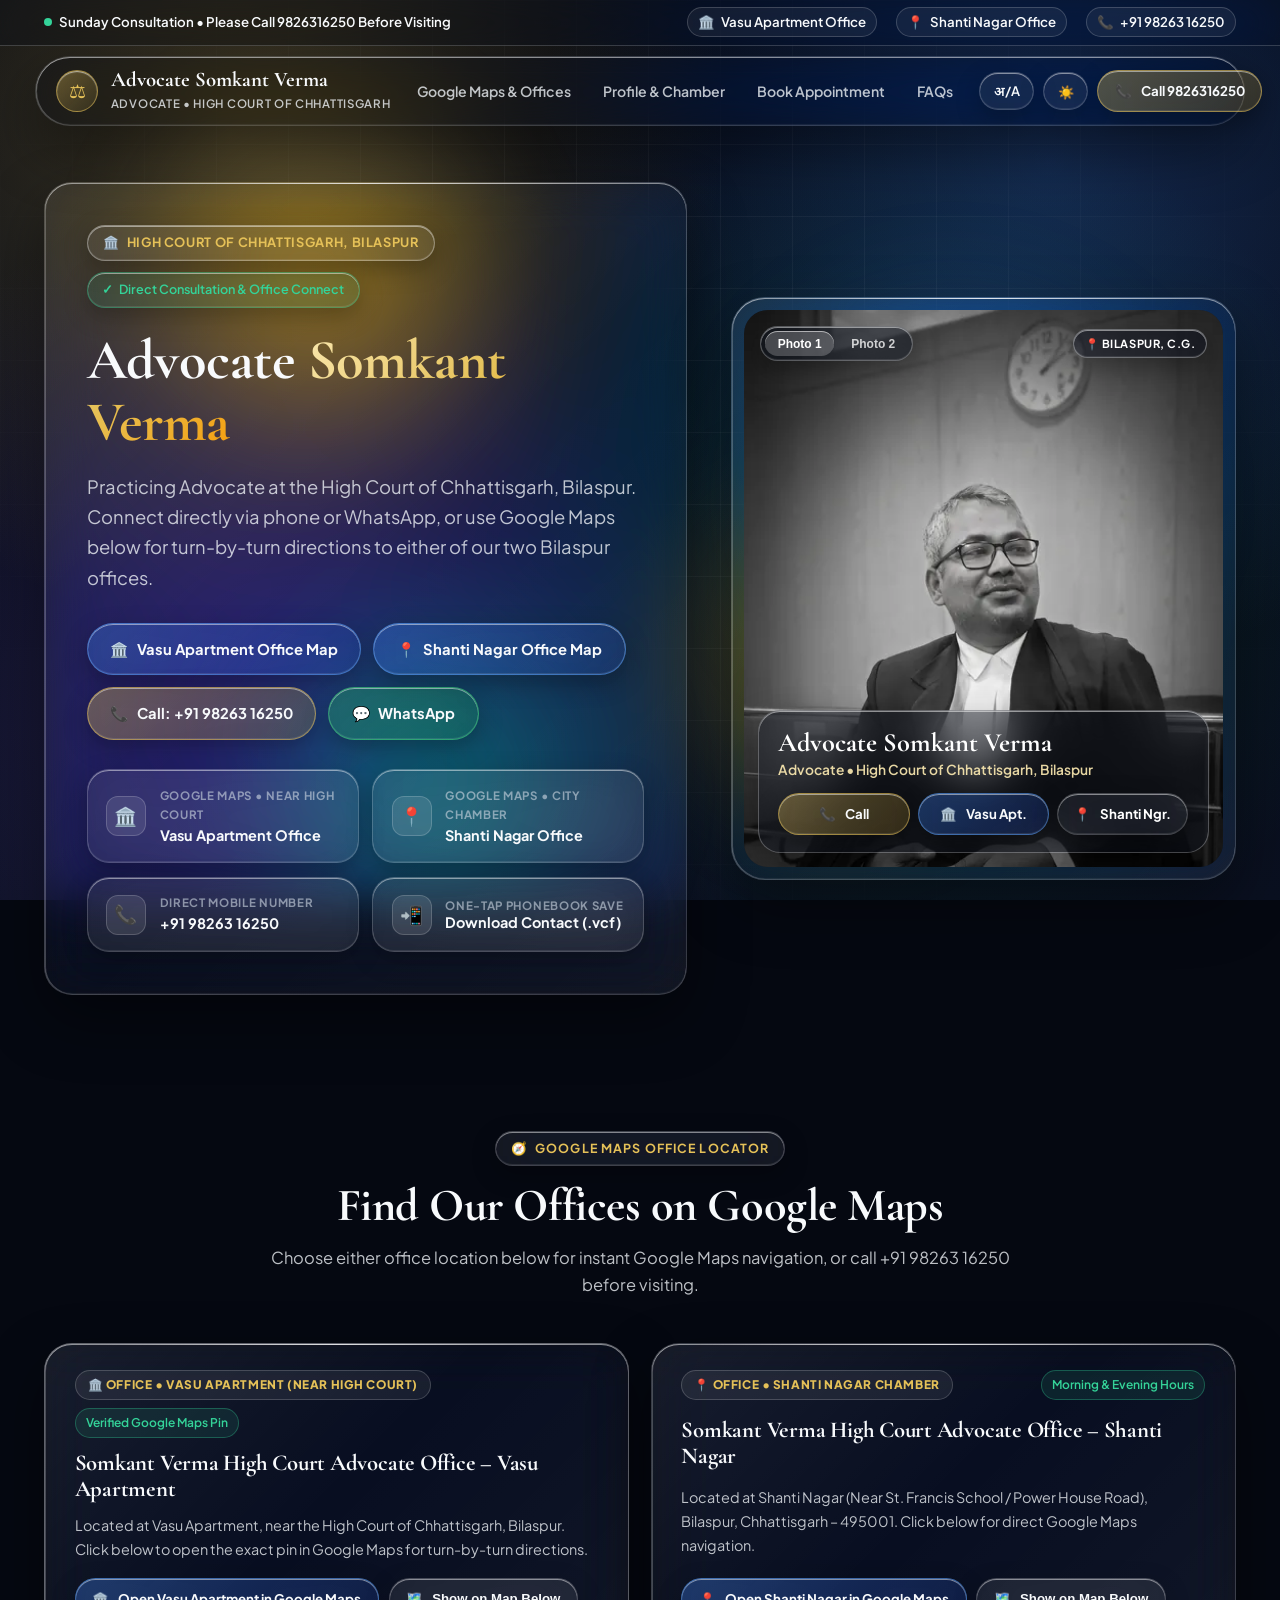
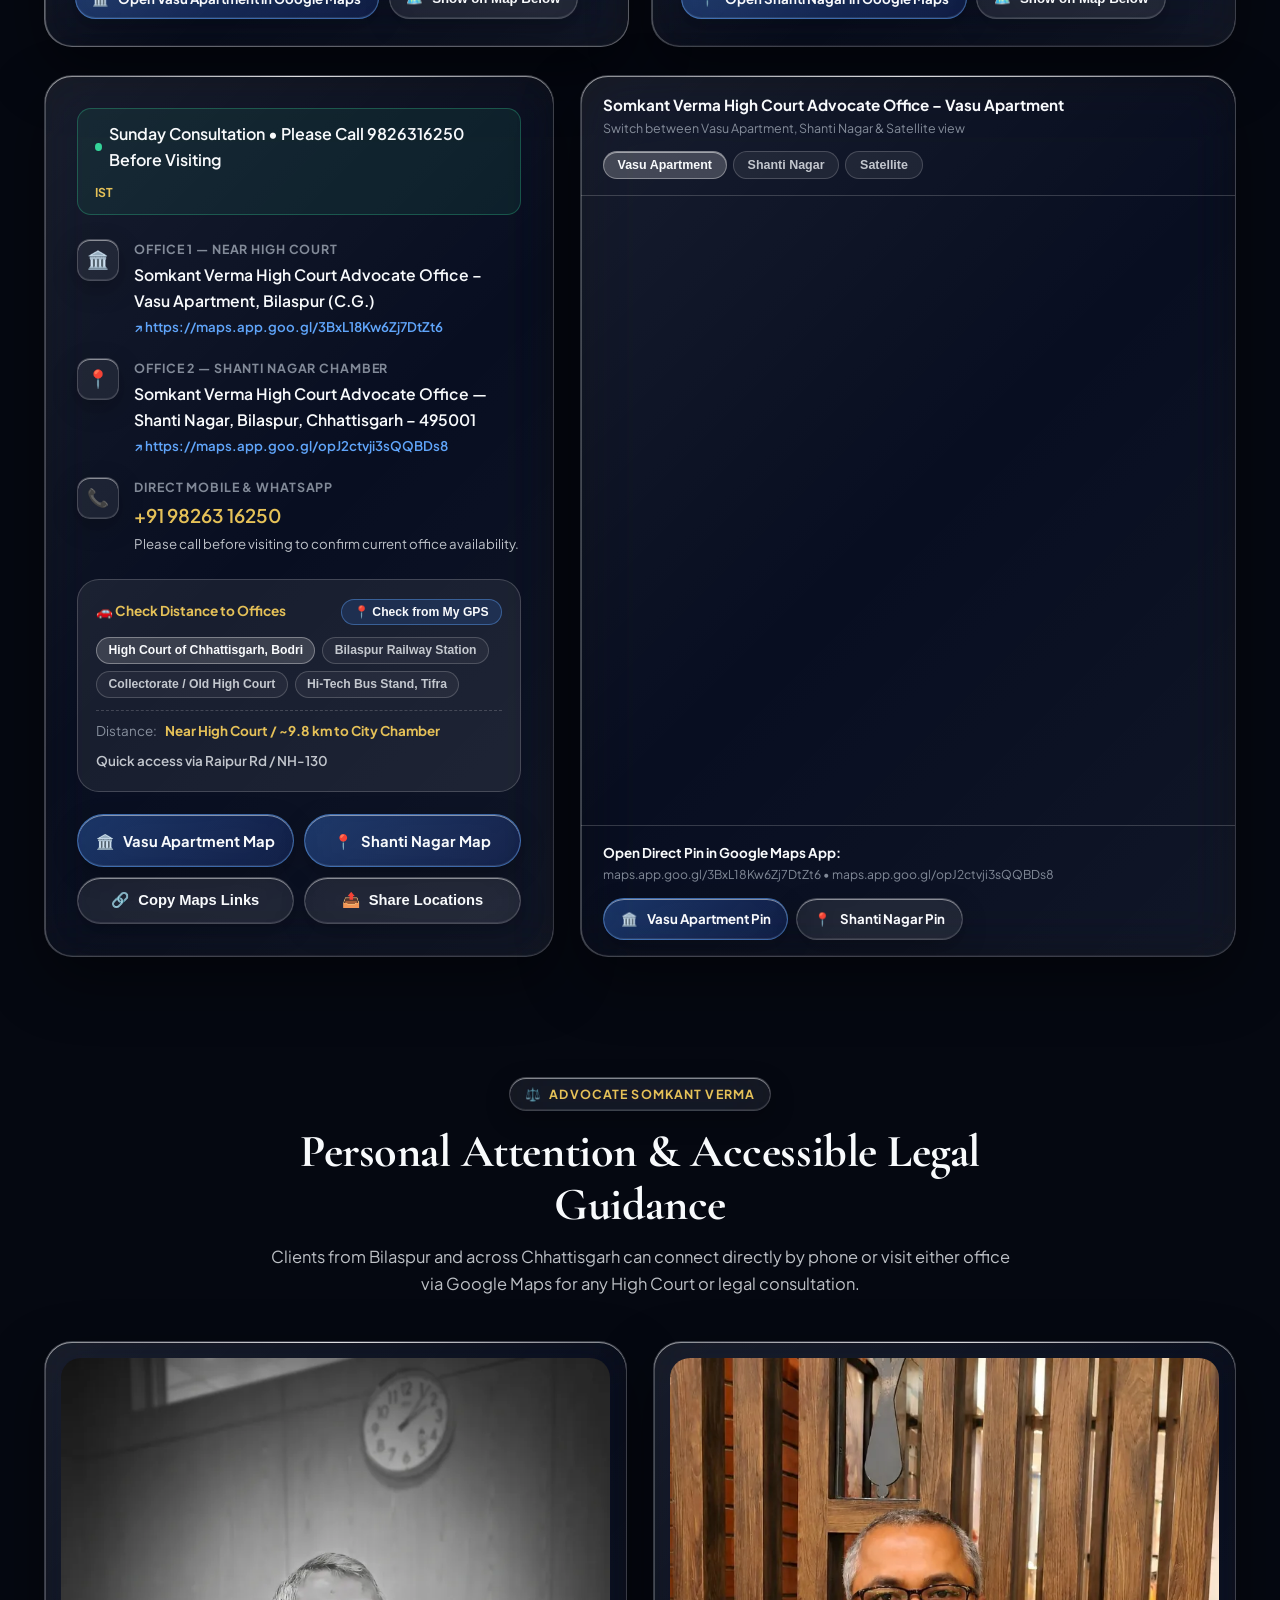
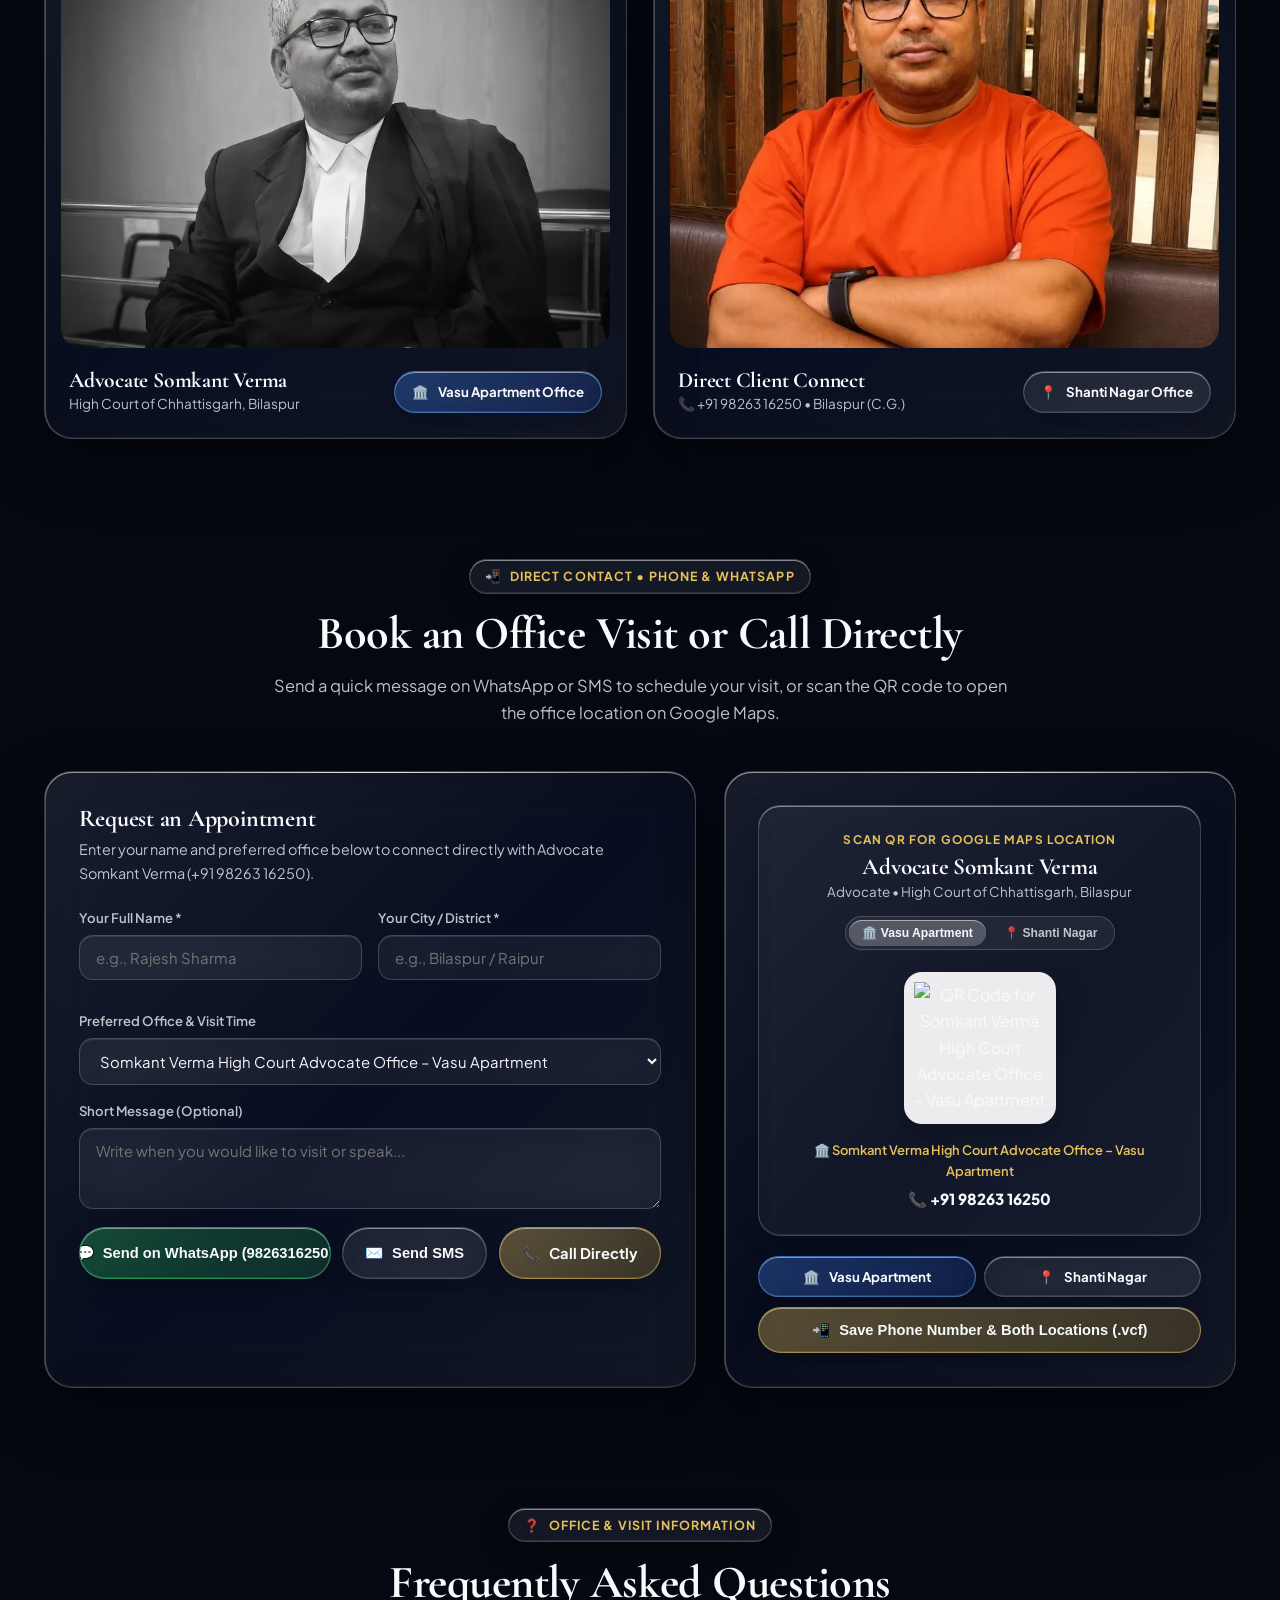
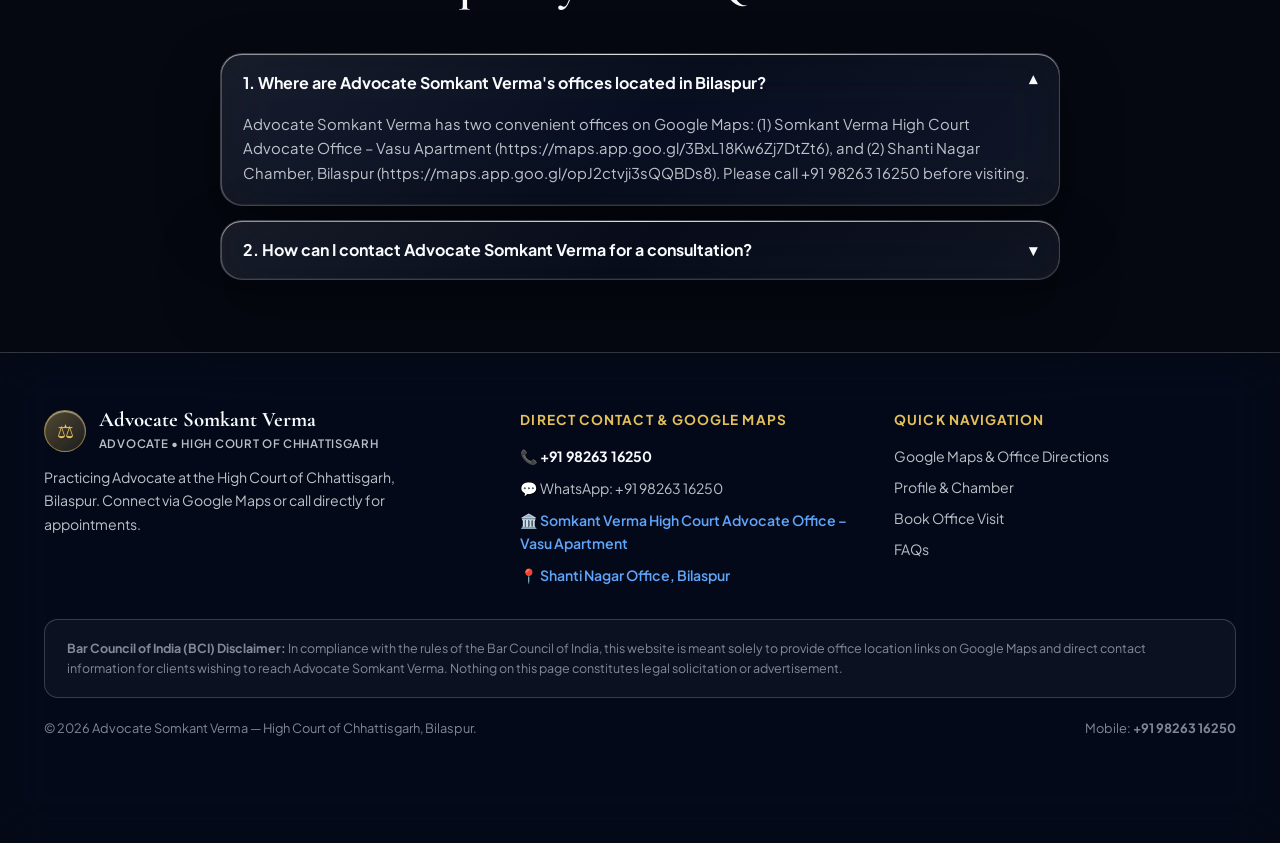
==== commit 1537d749: "update 1" ====
--- a/index.html
+++ b/index.html
@@ -3,19 +3,18 @@
 <head>
   <meta charset="UTF-8" />
   <meta name="viewport" content="width=device-width, initial-scale=1.0, maximum-scale=5.0, viewport-fit=cover" />
-  <!-- Apply saved theme before first paint (prevents flash) -->
   <script>try{var t=localStorage.getItem('sv_theme');if(t)document.documentElement.setAttribute('data-theme',t);}catch(e){}</script>
-  <title>Advocate Somkant Verma | Senior Advocate, High Court of Chhattisgarh, Bilaspur | Service Matters &amp; Civil Writ Petitions</title>
-  <meta name="description" content="Official client portal &amp; Google Maps office locator for Senior Advocate Somkant Verma, High Court of Chhattisgarh, Bilaspur. Specializing in Service Matters (WPS) and Civil Writ Petitions (WPC). Call +91 98263 16250." />
-  <meta name="keywords" content="Advocate Somkant Verma, High Court of Chhattisgarh, Bilaspur High Court Lawyer, Service Matters Lawyer Bilaspur, WPS High Court Chhattisgarh, Civil Writ Petition WPC Lawyer, Senior Advocate Bilaspur, Shanti Nagar Bilaspur Advocate, 9826316250" />
+  <title>Advocate Somkant Verma | High Court of Chhattisgarh, Bilaspur</title>
+  <meta name="description" content="Official office locator &amp; direct contact portal for Advocate Somkant Verma, High Court of Chhattisgarh, Bilaspur. Connect via Google Maps or Call +91 98263 16250." />
+  <meta name="keywords" content="Advocate Somkant Verma, High Court of Chhattisgarh, Bilaspur Advocate, Somkant Verma High Court Advocate Office Vasu Apartment, Shanti Nagar Bilaspur Advocate, 9826316250" />
   <meta name="author" content="Advocate Somkant Verma" />
-  <meta name="theme-color" content="#070b14" />
-
-  <!-- Open Graph / WhatsApp / Social Preview -->
+  <meta name="theme-color" content="#050811" />
+
+  <!-- Open Graph / WhatsApp Preview -->
   <meta property="og:type" content="website" />
-  <meta property="og:title" content="Advocate Somkant Verma — Senior Advocate, High Court of Chhattisgarh" />
-  <meta property="og:description" content="Specializing in Service-Related Matters (WPS) &amp; Civil Writ Petitions (WPC) at High Court of Chhattisgarh, Bilaspur. Navigate via Google Maps or Call +91 98263 16250." />
-  <meta property="og:image" content="somkant-verma.jpg" />
+  <meta property="og:title" content="Advocate Somkant Verma — High Court of Chhattisgarh, Bilaspur" />
+  <meta property="og:description" content="Locate Advocate Somkant Verma's offices in Bilaspur on Google Maps or call directly at +91 98263 16250." />
+  <meta property="og:image" content="somkant-verma-advocate.jpg" />
   <meta property="og:locale" content="en_IN" />
 
   <!-- Google Fonts -->
@@ -23,84 +22,81 @@
   <link rel="preconnect" href="https://fonts.gstatic.com" crossorigin />
   <link href="https://fonts.googleapis.com/css2?family=Cormorant+Garamond:wght@600;700&amp;family=Noto+Sans+Devanagari:wght@400;500;600;700&amp;family=Plus+Jakarta+Sans:wght@400;500;600;700;800&amp;display=swap" rel="stylesheet" />
 
-  <!-- Favicon (Inline Judicial Scales SVG) -->
-  <link rel="icon" type="image/svg+xml" href="data:image/svg+xml,%3Csvg xmlns='http://www.w3.org/2000/svg' viewBox='0 0 64 64'%3E%3Crect width='64' height='64' rx='14' fill='%23070b14'/%3E%3Cpath d='M32 10v38M16 20h32M20 48h24' stroke='%23d4af37' stroke-width='4' stroke-linecap='round'/%3E%3Cpath d='M16 20l-6 14h12l-6-14zm32 0l-6 14h12l-6-14z' fill='%23d4af37'/%3E%3C/svg%3E" />
-
-  <!-- Preload hero portrait (LCP image) -->
-  <link rel="preload" as="image" type="image/webp" href="assets/somkant-verma-480.webp" imagesrcset="assets/somkant-verma-480.webp 480w, assets/somkant-verma-768.webp 768w" imagesizes="(max-width: 1024px) 460px, 480px" fetchpriority="high" />
+  <!-- Preload Hero Portrait -->
+  <link rel="preload" as="image" type="image/webp" href="assets/somkant-verma-advocate-480.webp" imagesrcset="assets/somkant-verma-advocate-480.webp 480w, assets/somkant-verma-advocate-768.webp 768w" imagesizes="(max-width: 1024px) 460px, 480px" fetchpriority="high" />
   <link rel="manifest" href="manifest.json" />
+  <link rel="icon" type="image/svg+xml" href="data:image/svg+xml,%3Csvg xmlns='http://www.w3.org/2000/svg' viewBox='0 0 64 64'%3E%3Crect width='64' height='64' rx='16' fill='%23050811'/%3E%3Cpath d='M32 10v38M16 20h32M20 48h24' stroke='%23e5c158' stroke-width='4' stroke-linecap='round'/%3E%3Cpath d='M16 20l-6 14h12l-6-14zm32 0l-6 14h12l-6-14z' fill='%23e5c158'/%3E%3C/svg%3E" />
 
   <!-- Stylesheet -->
-  <link rel="stylesheet" href="styles.css?v=4" />
-
-  <!-- Schema.org Structured Data for LegalService / Attorney -->
+  <link rel="stylesheet" href="styles.css?v=5" />
+
+  <!-- Schema.org Structured Data -->
   <script type="application/ld+json">
   {
     "@context": "https://schema.org",
     "@type": "Attorney",
     "name": "Advocate Somkant Verma",
-    "alternateName": "Senior Advocate Somkant Verma - High Court of Chhattisgarh",
-    "description": "Senior Advocate practicing at the High Court of Chhattisgarh, Bilaspur, specializing in Service-Related Writ Petitions (WPS) and Civil Writ Petitions (WPC).",
-    "image": "somkant-verma.jpg",
+    "alternateName": "Somkant Verma High Court Advocate Office – Vasu Apartment",
+    "description": "Advocate practicing at the High Court of Chhattisgarh, Bilaspur.",
+    "image": [
+      "somkant-verma-advocate.jpg",
+      "somkant-verma.jpg"
+    ],
     "telephone": "+91-9826316250",
-    "priceRange": "$$",
-    "address": {
-      "@type": "PostalAddress",
-      "streetAddress": "Shanti Nagar, Near St. Francis School / Power House Road",
-      "addressLocality": "Bilaspur",
-      "addressRegion": "Chhattisgarh",
-      "postalCode": "495001",
-      "addressCountry": "IN"
-    },
-    "geo": {
-      "@type": "GeoCoordinates",
-      "latitude": 22.0839,
-      "longitude": 82.1267
-    },
+    "address": [
+      {
+        "@type": "PostalAddress",
+        "name": "Somkant Verma High Court Advocate Office – Vasu Apartment",
+        "streetAddress": "Vasu Apartment, Near High Court of Chhattisgarh",
+        "addressLocality": "Bilaspur",
+        "addressRegion": "Chhattisgarh",
+        "postalCode": "495220",
+        "addressCountry": "IN"
+      },
+      {
+        "@type": "PostalAddress",
+        "name": "Somkant Verma High Court Advocate Office – Shanti Nagar",
+        "streetAddress": "Shanti Nagar",
+        "addressLocality": "Bilaspur",
+        "addressRegion": "Chhattisgarh",
+        "postalCode": "495001",
+        "addressCountry": "IN"
+      }
+    ],
     "hasMap": [
-      "https://maps.app.goo.gl/opJ2ctvji3sQQBDs8",
-      "https://maps.app.goo.gl/3BxL18Kw6Zj7DtZt6"
-    ],
-    "sameAs": [
-      "https://maps.app.goo.gl/opJ2ctvji3sQQBDs8",
-      "https://maps.app.goo.gl/3BxL18Kw6Zj7DtZt6"
-    ],
-    "areaServed": {
-      "@type": "State",
-      "name": "Chhattisgarh"
-    },
-    "knowsAbout": [
-      "Service Law",
-      "Writ Petition (Service) - WP(S)",
-      "Civil Writ Petitions - WP(C)",
-      "Article 226 of the Constitution of India",
-      "Departmental Inquiries and Suspension",
-      "Pension and Retiral Dues Litigation",
-      "High Court of Chhattisgarh Litigation"
+      "https://maps.app.goo.gl/3BxL18Kw6Zj7DtZt6",
+      "https://maps.app.goo.gl/opJ2ctvji3sQQBDs8"
     ]
   }
   </script>
 </head>
 <body>
   <div class="scroll-progress" id="scrollProgress" aria-hidden="true"></div>
-  <div class="ambient-bg" aria-hidden="true"></div>
-  <div class="aurora" aria-hidden="true"><span></span><span></span><span></span></div>
-
-  <!-- ==================== TOP LIVE COURT & CHAMBER BAR ==================== -->
+
+  <!-- Vivid Ambient Backdrop Orbs & Grid (Visible Through Crystal-Clear Apple Liquid Glass) -->
+  <div class="liquid-scene" aria-hidden="true">
+    <div class="orb orb-1"></div>
+    <div class="orb orb-2"></div>
+    <div class="orb orb-3"></div>
+    <div class="orb orb-4"></div>
+  </div>
+  <div class="liquid-grid-mesh" aria-hidden="true"></div>
+
+  <!-- ==================== TOP LIVE STATUS BAR ==================== -->
   <div class="top-bar">
     <div class="container top-bar-inner">
       <div class="top-bar-left">
         <span class="live-indicator">
           <span class="pulse-dot"></span>
-          <span id="liveCourtStatusText" data-en="High Court of Chhattisgarh, Bilaspur • Direct Client Line Active" data-hi="छत्तीसगढ़ उच्च न्यायालय, बिलासपुर • सीधा परामर्श उपलब्ध">High Court of Chhattisgarh, Bilaspur • Direct Client Line Active</span>
+          <span id="liveCourtStatusText" data-en="Advocate Somkant Verma • High Court of Chhattisgarh, Bilaspur" data-hi="अधिवक्ता सोमकांत वर्मा • छत्तीसगढ़ उच्च न्यायालय, बिलासपुर">Advocate Somkant Verma • High Court of Chhattisgarh, Bilaspur</span>
         </span>
       </div>
       <div class="top-bar-right">
+        <a href="https://maps.app.goo.gl/3BxL18Kw6Zj7DtZt6" target="_blank" rel="noopener noreferrer" class="top-bar-link">
+          🏛️ <span data-en="Vasu Apartment Office" data-hi="वासु अपार्टमेंट ऑफिस">Vasu Apartment Office</span>
+        </a>
         <a href="https://maps.app.goo.gl/opJ2ctvji3sQQBDs8" target="_blank" rel="noopener noreferrer" class="top-bar-link">
-          📍 <span data-en="Office 1: Shanti Nagar Chamber" data-hi="कार्यालय 1: शांति नगर चैम्बर">Office 1: Shanti Nagar Chamber</span>
-        </a>
-        <a href="https://maps.app.goo.gl/3BxL18Kw6Zj7DtZt6" target="_blank" rel="noopener noreferrer" class="top-bar-link">
-          🏛️ <span data-en="Office 2: Vasu Apartment (Near HC)" data-hi="कार्यालय 2: वासु अपार्टमेंट (हाई कोर्ट)">Office 2: Vasu Apartment (Near HC)</span>
+          📍 <span data-en="Shanti Nagar Office" data-hi="शांति नगर ऑफिस">Shanti Nagar Office</span>
         </a>
         <a href="tel:+919826316250" class="top-bar-link">
           📞 <span>+91 98263 16250</span>
@@ -109,23 +105,21 @@
     </div>
   </div>
 
-  <!-- ==================== STICKY NAVIGATION HEADER ==================== -->
+  <!-- ==================== FLOATING APPLE LIQUID GLASS NAVBAR ==================== -->
   <header class="navbar" id="navbar">
-    <div class="container nav-inner">
+    <div class="nav-inner">
       <a href="#top" class="brand" aria-label="Advocate Somkant Verma Home">
         <div class="brand-emblem" aria-hidden="true">⚖</div>
         <div class="brand-text">
-          <span class="brand-name" data-en="Adv. Somkant Verma" data-hi="अधिवक्ता सोमकांत वर्मा">Adv. Somkant Verma</span>
-          <span class="brand-title" data-en="Senior Advocate • High Court of C.G." data-hi="वरिष्ठ अधिवक्ता • छत्तीसगढ़ उच्च न्यायालय">Senior Advocate • High Court of C.G.</span>
+          <span class="brand-name" data-en="Advocate Somkant Verma" data-hi="अधिवक्ता सोमकांत वर्मा">Advocate Somkant Verma</span>
+          <span class="brand-title" data-en="Advocate • High Court of Chhattisgarh" data-hi="अधिवक्ता • छत्तीसगढ़ उच्च न्यायालय">Advocate • High Court of Chhattisgarh</span>
         </div>
       </a>
 
       <ul class="nav-links" id="navLinks">
-        <li><a href="#maps-hub" data-en="Office &amp; Google Maps" data-hi="कार्यालय एवं गूगल मैप">Office &amp; Google Maps</a></li>
-        <li><a href="#practice-areas" data-en="Practice Areas" data-hi="विशेषज्ञता क्षेत्र">Practice Areas</a></li>
-        <li><a href="#case-assistant" data-en="Writ Checklist" data-hi="दस्तावेज़ जांच सूची">Writ Checklist</a></li>
-        <li><a href="#notable-cases" data-en="High Court Record" data-hi="उच्च न्यायालय प्रकरण">High Court Record</a></li>
-        <li><a href="#consultation" data-en="Book Visit" data-hi="परामर्श समय लें">Book Visit</a></li>
+        <li><a href="#maps-hub" data-en="Google Maps &amp; Offices" data-hi="गूगल मैप्स एवं कार्यालय">Google Maps &amp; Offices</a></li>
+        <li><a href="#portraits" data-en="Profile &amp; Chamber" data-hi="प्रोफाइल एवं चैम्बर">Profile &amp; Chamber</a></li>
+        <li><a href="#consultation" data-en="Book Appointment" data-hi="संपर्क एवं समय लें">Book Appointment</a></li>
         <li><a href="#faq" data-en="FAQs" data-hi="सामान्य प्रश्न">FAQs</a></li>
       </ul>
 
@@ -148,119 +142,141 @@
   </header>
 
   <main id="top">
-    <!-- ==================== HERO SECTION ==================== -->
+    <!-- ==================== HERO SECTION (CRYSTAL-CLEAR LIQUID GLASS) ==================== -->
     <section class="hero">
       <div class="container hero-grid">
-        <div class="hero-content">
+        <!-- Left: Crystal-Clear Liquid Glass Welcome Panel -->
+        <div class="liquid-glass hero-glass-panel">
           <div class="hero-badge-row">
             <span class="court-pill">
               🏛️ <span data-en="High Court of Chhattisgarh, Bilaspur" data-hi="छत्तीसगढ़ उच्च न्यायालय, बिलासपुर">High Court of Chhattisgarh, Bilaspur</span>
             </span>
             <span class="verified-pill">
-              ✓ <span data-en="Service &amp; Constitutional Writ Specialist" data-hi="सेवा एवं सिविल रिट याचिका विशेषज्ञ">Service &amp; Constitutional Writ Specialist</span>
+              ✓ <span data-en="Direct Consultation &amp; Office Connect" data-hi="प्रत्यक्ष परामर्श एवं कार्यालय संपर्क">Direct Consultation &amp; Office Connect</span>
             </span>
           </div>
 
           <h1 class="hero-title">
-            <span data-en="Authoritative High Court Advocacy in" data-hi="छत्तीसगढ़ उच्च न्यायालय में सशक्त पैरवी —">Authoritative High Court Advocacy in</span>
-            <span class="rotator"><span id="heroRotator" class="rotator-word gold-gradient-text" data-words-en="Service Law.|Civil Writs.|Transfer Stays.|Pension Rights.|Article 226." data-words-hi="सेवा मामले।|सिविल रिट।|ट्रांसफर स्टे।|पेंशन अधिकार।|अनुच्छेद 226।">Service Law.</span></span>
+            <span data-en="Advocate" data-hi="अधिवक्ता">Advocate</span>
+            <span class="gold-gradient-text" data-en=" Somkant Verma" data-hi=" सोमकांत वर्मा"> Somkant Verma</span>
           </h1>
 
-          <p class="hero-subtitle" data-en="Senior Advocate Somkant Verma represents government employees, officers, pensioners, and citizens across Chhattisgarh before the Hon'ble High Court at Bilaspur—delivering decisive constitutional remedies under Articles 226 &amp; 227." data-hi="वरिष्ठ अधिवक्ता सोमकांत वर्मा छत्तीसगढ़ उच्च न्यायालय, बिलासपुर में शासकीय कर्मचारियों, अधिकारियों, पेंशनभोगियों एवं आम नागरिकों के सेवा प्रकरणों (WPS) तथा सिविल रिट याचिकाओं (WPC) में अनुच्छेद 226 व 227 के अंतर्गत प्रभावी संवैधानिक न्याय दिलाते हैं।">
-            Senior Advocate Somkant Verma represents government employees, officers, pensioners, and citizens across Chhattisgarh before the Hon'ble High Court at Bilaspur—delivering decisive constitutional remedies under Articles 226 &amp; 227.
+          <p class="hero-subtitle" data-en="Practicing Advocate at the High Court of Chhattisgarh, Bilaspur. Connect directly via phone or WhatsApp, or use Google Maps below for turn-by-turn directions to either of our two Bilaspur offices." data-hi="छत्तीसगढ़ उच्च न्यायालय, बिलासपुर में प्रैक्टिसिंग अधिवक्ता। किसी भी विधिक परामर्श या न्यायालयीन कार्य हेतु सीधे फोन व व्हाट्सएप से जुड़ें, अथवा नीचे दिए गए गूगल मैप्स से सीधे कार्यालय पधारें।">
+            Practicing Advocate at the High Court of Chhattisgarh, Bilaspur. Connect directly via phone or WhatsApp, or use Google Maps below for turn-by-turn directions to either of our two Bilaspur offices.
           </p>
 
-          <div class="hero-specialties">
-            <span class="spec-chip">
-              <svg width="16" height="16" viewBox="0 0 24 24" fill="none" stroke="currentColor" stroke-width="2.2"><path d="M12 2L2 7l10 5 10-5-10-5zM2 17l10 5 10-5M2 12l10 5 10-5"/></svg>
-              <span data-en="Service Writ Petitions — WP(S)" data-hi="सेवा रिट याचिका — WP(S)">Service Writ Petitions — WP(S)</span>
-            </span>
-            <span class="spec-chip">
-              <svg width="16" height="16" viewBox="0 0 24 24" fill="none" stroke="currentColor" stroke-width="2.2"><circle cx="12" cy="12" r="10"/><path d="M12 8v4l3 3"/></svg>
-              <span data-en="Transfer, Suspension &amp; DE Stay" data-hi="स्थानांतरण, निलंबन एवं विभागीय जांच स्टे">Transfer, Suspension &amp; DE Stay</span>
-            </span>
-            <span class="spec-chip">
-              <svg width="16" height="16" viewBox="0 0 24 24" fill="none" stroke="currentColor" stroke-width="2.2"><path d="M14 2H6a2 2 0 0 0-2 2v16a2 2 0 0 0 2 2h12a2 2 0 0 0 2-2V8z"/><polyline points="14 2 14 8 20 8"/></svg>
-              <span data-en="Civil Writ Petitions — WP(C)" data-hi="सिविल रिट याचिका — WP(C)">Civil Writ Petitions — WP(C)</span>
-            </span>
-            <span class="spec-chip">
-              <svg width="16" height="16" viewBox="0 0 24 24" fill="none" stroke="currentColor" stroke-width="2.2"><path d="M22 11.08V12a10 10 0 1 1-5.93-9.14"/><polyline points="22 4 12 14.01 9 11.01"/></svg>
-              <span data-en="Pension, Kramonnati &amp; Recovery Quashing" data-hi="पेंशन, क्रमोन्नति एवं वसूली निरस्तीकरण">Pension, Kramonnati &amp; Recovery Quashing</span>
-            </span>
-          </div>
-
           <div class="hero-cta-group">
+            <a href="https://maps.app.goo.gl/3BxL18Kw6Zj7DtZt6" target="_blank" rel="noopener noreferrer" class="btn btn-maps">
+              🏛️ <span data-en="Vasu Apartment Office Map" data-hi="वासु अपार्टमेंट ऑफिस मैप">Vasu Apartment Office Map</span>
+            </a>
             <a href="https://maps.app.goo.gl/opJ2ctvji3sQQBDs8" target="_blank" rel="noopener noreferrer" class="btn btn-maps">
-              📍 <span data-en="Office 1: Shanti Nagar Map" data-hi="कार्यालय 1: शांति नगर मैप">Office 1: Shanti Nagar Map</span>
-            </a>
-            <a href="https://maps.app.goo.gl/3BxL18Kw6Zj7DtZt6" target="_blank" rel="noopener noreferrer" class="btn btn-maps" style="background: linear-gradient(135deg, #1e40af 0%, #0f172a 100%); border: 1px solid rgba(96, 165, 250, 0.45);">
-              🏛️ <span data-en="Office 2: Vasu Apartment Map" data-hi="कार्यालय 2: वासु अपार्टमेंट मैप">Office 2: Vasu Apartment Map</span>
+              📍 <span data-en="Shanti Nagar Office Map" data-hi="शांति नगर ऑफिस मैप">Shanti Nagar Office Map</span>
             </a>
             <a href="tel:+919826316250" class="btn btn-gold">
-              📞 <span data-en="Call Now: +91 98263 16250" data-hi="सीधे कॉल करें: +91 98263 16250">Call Now: +91 98263 16250</span>
+              📞 <span data-en="Call: +91 98263 16250" data-hi="कॉल करें: +91 98263 16250">Call: +91 98263 16250</span>
             </a>
-            <a href="https://wa.me/919826316250?text=Namaste%20Advocate%20Somkant%20Verma%20Sir%2C%20I%20need%20legal%20consultation%20regarding%20a%20High%20Court%20matter." target="_blank" rel="noopener noreferrer" class="btn btn-whatsapp">
-              💬 <span data-en="WhatsApp Consultation" data-hi="व्हाट्सएप पर संपर्क करें">WhatsApp Consultation</span>
+            <a href="https://wa.me/919826316250?text=Namaste%20Advocate%20Somkant%20Verma%20Sir%2C%20I%20would%20like%20to%20schedule%20an%20appointment." target="_blank" rel="noopener noreferrer" class="btn btn-whatsapp">
+              💬 <span data-en="WhatsApp" data-hi="व्हाट्सएप">WhatsApp</span>
             </a>
-            <button type="button" class="btn btn-outline save-vcard-btn">
-              📲 <span data-en="Save Contact Card" data-hi="मोबाइल नंबर सेव करें">Save Contact Card</span>
+          </div>
+
+          <!-- Apple Notification-Style See-Through Info Cards -->
+          <div class="apple-notif-stack">
+            <a href="https://maps.app.goo.gl/3BxL18Kw6Zj7DtZt6" target="_blank" rel="noopener noreferrer" class="apple-notif-card">
+              <div class="notif-icon">🏛️</div>
+              <div class="notif-text">
+                <span class="notif-label" data-en="Google Maps • Near High Court" data-hi="गूगल मैप्स • हाई कोर्ट के पास">Google Maps • Near High Court</span>
+                <span class="notif-title" data-en="Vasu Apartment Office" data-hi="वासु अपार्टमेंट कार्यालय">Vasu Apartment Office</span>
+              </div>
+            </a>
+
+            <a href="https://maps.app.goo.gl/opJ2ctvji3sQQBDs8" target="_blank" rel="noopener noreferrer" class="apple-notif-card">
+              <div class="notif-icon">📍</div>
+              <div class="notif-text">
+                <span class="notif-label" data-en="Google Maps • City Chamber" data-hi="गूगल मैप्स • सिटी चैम्बर">Google Maps • City Chamber</span>
+                <span class="notif-title" data-en="Shanti Nagar Office" data-hi="शांति नगर कार्यालय">Shanti Nagar Office</span>
+              </div>
+            </a>
+
+            <a href="tel:+919826316250" class="apple-notif-card">
+              <div class="notif-icon">📞</div>
+              <div class="notif-text">
+                <span class="notif-label" data-en="Direct Mobile Number" data-hi="सीधा मोबाइल नंबर">Direct Mobile Number</span>
+                <span class="notif-title">+91 98263 16250</span>
+              </div>
+            </a>
+
+            <button type="button" class="apple-notif-card save-vcard-btn" style="text-align: left; cursor: pointer; font-family: inherit;">
+              <div class="notif-icon">📲</div>
+              <div class="notif-text">
+                <span class="notif-label" data-en="One-Tap Phonebook Save" data-hi="मोबाइल में नंबर सेव करें">One-Tap Phonebook Save</span>
+                <span class="notif-title" data-en="Download Contact (.vcf)" data-hi="कांटेक्ट कार्ड डाउनलोड (.vcf)">Download Contact (.vcf)</span>
+              </div>
             </button>
           </div>
-
-          <div class="hero-stats">
-            <div class="stat-item">
-              <span class="stat-value">Art. 226</span>
-              <span class="stat-label" data-en="Constitutional Writ Jurisdiction" data-hi="संवैधानिक रिट अधिकारिता">Constitutional Writ Jurisdiction</span>
-            </div>
-            <div class="stat-item">
-              <span class="stat-value">WP(S) &amp; WP(C)</span>
-              <span class="stat-label" data-en="Service &amp; Civil Writ Focus" data-hi="सेवा एवं सिविल रिट विशेषज्ञता">Service &amp; Civil Writ Focus</span>
-            </div>
-            <div class="stat-item">
-              <span class="stat-value">33 Districts</span>
-              <span class="stat-label" data-en="Across Chhattisgarh State" data-hi="संपूर्ण छत्तीसगढ़ राज्य के पक्षकार">Across Chhattisgarh State</span>
-            </div>
-          </div>
-        </div>
-
-        <!-- Portrait Column -->
+        </div>
+
+        <!-- Right: Dual-Portrait Apple Liquid Glass Showcase -->
         <div class="hero-portrait-wrap">
-          <div class="floating-badge">
-            <div class="floating-badge-icon">📍</div>
-            <div>
-              <div style="font-size: 0.72rem; color: var(--text-muted); font-weight: 700; text-transform: uppercase;" data-en="2 Verified Offices in Bilaspur" data-hi="बिलासपुर में 2 सत्यापित कार्यालय">2 Verified Offices in Bilaspur</div>
-              <div style="font-size: 0.85rem; font-weight: 700; color: var(--text-primary);" data-en="Shanti Nagar &amp; Vasu Apartment" data-hi="शांति नगर एवं वासु अपार्टमेंट">Shanti Nagar &amp; Vasu Apartment</div>
-            </div>
-          </div>
-
-          <div class="portrait-frame">
+          <div class="liquid-glass portrait-glass-card">
             <div class="portrait-inner">
-              <picture>
-                <source type="image/webp" srcset="assets/somkant-verma-480.webp 480w, assets/somkant-verma-768.webp 768w" sizes="(max-width: 1024px) 460px, 480px" />
-                <img
-                  src="somkant-verma.jpg"
-                  alt="Senior Advocate Somkant Verma — High Court of Chhattisgarh, Bilaspur"
-                  class="portrait-img"
-                  width="768"
-                  height="1024"
-                  fetchpriority="high"
-                  decoding="async"
-                />
-              </picture>
-              <div class="portrait-glare" aria-hidden="true"></div>
-              <div class="portrait-overlay">
+              <!-- Top Apple Glass Photo Switcher Pill -->
+              <div class="portrait-switcher-bar">
+                <div class="photo-toggle-group" role="tablist" aria-label="Switch Portrait Photo">
+                  <button type="button" class="photo-toggle-btn active" data-photo-idx="0" data-en="Photo 1" data-hi="फोटो 1">Photo 1</button>
+                  <button type="button" class="photo-toggle-btn" data-photo-idx="1" data-en="Photo 2" data-hi="फोटो 2">Photo 2</button>
+                </div>
+                <span class="court-pill" style="font-size: 0.7rem; padding: 0.28rem 0.65rem; background: rgba(10, 15, 28, 0.5); color: #fff;">
+                  📍 Bilaspur, C.G.
+                </span>
+              </div>
+
+              <!-- Slide 1: New High Court Advocate Portrait -->
+              <div class="portrait-slide active">
+                <picture>
+                  <source type="image/webp" srcset="assets/somkant-verma-advocate-480.webp 480w, assets/somkant-verma-advocate-768.webp 768w" sizes="(max-width: 1024px) 460px, 480px" />
+                  <img
+                    src="somkant-verma-advocate.jpg"
+                    alt="Advocate Somkant Verma — High Court of Chhattisgarh, Bilaspur"
+                    class="portrait-img"
+                    width="768"
+                    height="872"
+                    fetchpriority="high"
+                    decoding="async"
+                  />
+                </picture>
+              </div>
+
+              <!-- Slide 2: Original Portrait -->
+              <div class="portrait-slide">
+                <picture>
+                  <source type="image/webp" srcset="assets/somkant-verma-480.webp 480w, assets/somkant-verma-768.webp 768w" sizes="(max-width: 1024px) 460px, 480px" />
+                  <img
+                    src="somkant-verma.jpg"
+                    alt="Advocate Somkant Verma — Bilaspur, Chhattisgarh"
+                    class="portrait-img"
+                    width="768"
+                    height="1024"
+                    loading="lazy"
+                    decoding="async"
+                  />
+                </picture>
+              </div>
+
+              <!-- Bottom Apple Notification Dock inside Portrait -->
+              <div class="portrait-glass-Dock">
                 <div class="portrait-name" data-en="Advocate Somkant Verma" data-hi="अधिवक्ता सोमकांत वर्मा">Advocate Somkant Verma</div>
-                <div class="portrait-designation" data-en="Senior Advocate • High Court of Chhattisgarh, Bilaspur" data-hi="वरिष्ठ अधिवक्ता • छत्तीसगढ़ उच्च न्यायालय, बिलासपुर">Senior Advocate • High Court of Chhattisgarh, Bilaspur</div>
-                <div class="portrait-quick-actions" style="grid-template-columns: repeat(3, 1fr);">
+                <div class="portrait-designation" data-en="Advocate • High Court of Chhattisgarh, Bilaspur" data-hi="अधिवक्ता • छत्तीसगढ़ उच्च न्यायालय, बिलासपुर">Advocate • High Court of Chhattisgarh, Bilaspur</div>
+                <div class="portrait-quick-actions">
                   <a href="tel:+919826316250" class="btn btn-gold btn-sm">
-                    📞 <span>Call</span>
-                  </a>
-                  <a href="https://maps.app.goo.gl/opJ2ctvji3sQQBDs8" target="_blank" rel="noopener noreferrer" class="btn btn-maps btn-sm">
-                    📍 <span data-en="Office 1" data-hi="कार्यालय 1">Office 1</span>
+                    📞 <span data-en="Call" data-hi="कॉल">Call</span>
                   </a>
                   <a href="https://maps.app.goo.gl/3BxL18Kw6Zj7DtZt6" target="_blank" rel="noopener noreferrer" class="btn btn-maps btn-sm">
-                    🏛️ <span data-en="Vasu Apt." data-hi="वासु अपार्टमेंट">Vasu Apt.</span>
+                    🏛️ <span data-en="Vasu Apt." data-hi="वासु अपार्ट.">Vasu Apt.</span>
                   </a>
+                  <a href="https://maps.app.goo.gl/opJ2ctvji3sQQBDs8" target="_blank" rel="noopener noreferrer" class="btn btn-outline btn-sm" style="color: #fff;">
+                    📍 <span data-en="Shanti Ngr." data-hi="शांति नगर">Shanti Ngr.</span>
+                  </a>
                 </div>
               </div>
             </div>
@@ -269,99 +285,91 @@
       </div>
     </section>
 
-    <!-- ==================== PRACTICE MARQUEE BAND ==================== -->
-    <div class="marquee" aria-hidden="true">
-      <div class="marquee-track">
-        <span>Service Writ Petitions — WP(S)</span><span>Transfer &amp; Posting Stays</span><span>Suspension &amp; Departmental Inquiry</span><span>Pension, Gratuity &amp; Recovery</span><span>Promotion &amp; Seniority</span><span>Compassionate Appointment</span><span>Civil Writ Petitions — WP(C)</span><span>Contempt &amp; Writ Appeals</span>
-        <span>Service Writ Petitions — WP(S)</span><span>Transfer &amp; Posting Stays</span><span>Suspension &amp; Departmental Inquiry</span><span>Pension, Gratuity &amp; Recovery</span><span>Promotion &amp; Seniority</span><span>Compassionate Appointment</span><span>Civil Writ Petitions — WP(C)</span><span>Contempt &amp; Writ Appeals</span>
-      </div>
-    </div>
-
-    <!-- ==================== GOOGLE MAPS & CHAMBER COMMAND CENTER ==================== -->
+    <!-- ==================== GOOGLE MAPS & DUAL-OFFICE COMMAND CENTER ==================== -->
     <section class="maps-hub-section" id="maps-hub">
       <div class="container">
         <div class="section-header">
           <span class="section-tag">
-            🧭 <span data-en="Dual-Office Google Maps Navigation &amp; Direct Connect" data-hi="दोनों कार्यालयों का गूगल मैप्स नेविगेशन एवं सीधा संपर्क">Dual-Office Google Maps Navigation &amp; Direct Connect</span>
+            🧭 <span data-en="Google Maps Office Locator" data-hi="गूगल मैप्स कार्यालय लोकेशन">Google Maps Office Locator</span>
           </span>
-          <h2 class="section-title" data-en="Two Convenient Office Locations in Bilaspur" data-hi="बिलासपुर में आपके लिए दो सुविधाजनक कार्यालय">Two Convenient Office Locations in Bilaspur</h2>
-          <p class="section-subtitle" data-en="Visit Office 1 (City Chamber in Shanti Nagar) for morning/evening consultations, or Office 2 (Near High Court of Chhattisgarh) during court hours. Tap either office below to launch turn-by-turn Google Maps directions." data-hi="प्रातः एवं सायं कालीन परामर्श हेतु कार्यालय 1 (शांति नगर चैम्बर) अथवा न्यायालय समय में त्वरित कार्य हेतु कार्यालय 2 (छत्तीसगढ़ उच्च न्यायालय के पास) पधारें।">
-            Visit Office 1 (City Chamber in Shanti Nagar) for morning/evening consultations, or Office 2 (Near High Court of Chhattisgarh) during court hours. Tap either office below to launch turn-by-turn Google Maps directions.
+          <h2 class="section-title" data-en="Find Our Offices on Google Maps" data-hi="गूगल मैप्स के माध्यम से कार्यालय पहुंचें">Find Our Offices on Google Maps</h2>
+          <p class="section-subtitle" data-en="Choose either office location below for instant Google Maps navigation, or call +91 98263 16250 before visiting." data-hi="नीचे दिए गए दोनों कार्यालयों में से किसी भी स्थान पर गूगल मैप्स से सीधे नेविगेट करें, अथवा आने से पूर्व +91 98263 16250 पर कॉल करें।">
+            Choose either office location below for instant Google Maps navigation, or call +91 98263 16250 before visiting.
           </p>
         </div>
 
-        <!-- Dual Office Quick-Selector Cards -->
+        <!-- Dual Office Liquid Glass Cards -->
         <div class="dual-office-switcher">
-          <div class="office-Location-pill active" id="selectOffice1Card" data-office-id="office1">
+          <div class="liquid-glass office-Location-pill active" id="selectOffice2Card" data-office-id="office2">
             <div class="office-pill-header">
-              <span class="office-badge-num" data-en="📍 OFFICE 1 • CITY &amp; EVENING CHAMBER" data-hi="📍 कार्यालय 1 • मुख्य सिटी चैम्बर">📍 OFFICE 1 • CITY &amp; EVENING CHAMBER</span>
-              <span class="office-timing-tag" data-en="8:30–10:15 AM &amp; 5:30–9:30 PM" data-hi="प्रातः 8:30–10:15 एवं सायं 5:30–9:30">8:30–10:15 AM &amp; 5:30–9:30 PM</span>
-            </div>
-            <h3 data-en="Shanti Nagar Chamber, Bilaspur" data-hi="शांति नगर चैम्बर, बिलासपुर">Shanti Nagar Chamber, Bilaspur</h3>
-            <p data-en="Near St. Francis School / Power House Road, Bilaspur, Chhattisgarh – 495001. Ideal for detailed evening case discussions &amp; outstation client consultations." data-hi="सेंट फ्रांसिस स्कूल / पावर हाउस रोड के पास, शांति नगर, बिलासपुर – 495001। विस्तृत केस परामर्श एवं बाहरी जिलों से आने वाले पक्षकारों हेतु।">
-              Near St. Francis School / Power House Road, Bilaspur, Chhattisgarh – 495001. Ideal for detailed evening case discussions &amp; outstation client consultations.
+              <span class="office-badge-num" data-en="🏛️ OFFICE • VASU APARTMENT (NEAR HIGH COURT)" data-hi="🏛️ कार्यालय • वासु अपार्टमेंट (हाई कोर्ट के पास)">🏛️ OFFICE • VASU APARTMENT (NEAR HIGH COURT)</span>
+              <span class="office-timing-tag" data-en="Verified Google Maps Pin" data-hi="सत्यापित गूगल मैप्स पिन">Verified Google Maps Pin</span>
+            </div>
+            <h3 data-en="Somkant Verma High Court Advocate Office – Vasu Apartment" data-hi="सोमकांत वर्मा हाई कोर्ट एडवोकेट ऑफिस – वासु अपार्टमेंट">Somkant Verma High Court Advocate Office – Vasu Apartment</h3>
+            <p data-en="Located at Vasu Apartment, near the High Court of Chhattisgarh, Bilaspur. Click below to open the exact pin in Google Maps for turn-by-turn directions." data-hi="वासु अपार्टमेंट, छत्तीसगढ़ उच्च न्यायालय के पास, बिलासपुर। सटीक रास्ते के लिए नीचे दिए गए गूगल मैप्स बटन पर क्लिक करें।">
+              Located at Vasu Apartment, near the High Court of Chhattisgarh, Bilaspur. Click below to open the exact pin in Google Maps for turn-by-turn directions.
+            </p>
+            <div class="office-pill-actions">
+              <a href="https://maps.app.goo.gl/3BxL18Kw6Zj7DtZt6" target="_blank" rel="noopener noreferrer" class="btn btn-maps btn-sm">
+                🏛️ <span data-en="Open Vasu Apartment in Google Maps" data-hi="वासु अपार्टमेंट गूगल मैप्स में खोलें">Open Vasu Apartment in Google Maps</span>
+              </a>
+              <button type="button" class="btn btn-outline btn-sm preview-office-map-btn" data-office-target="office2">
+                🗺️ <span data-en="Show on Map Below" data-hi="नीचे मैप पर देखें">Show on Map Below</span>
+              </button>
+            </div>
+          </div>
+
+          <div class="liquid-glass office-Location-pill" id="selectOffice1Card" data-office-id="office1">
+            <div class="office-pill-header">
+              <span class="office-badge-num" data-en="📍 OFFICE • SHANTI NAGAR CHAMBER" data-hi="📍 कार्यालय • शांति नगर चैम्बर">📍 OFFICE • SHANTI NAGAR CHAMBER</span>
+              <span class="office-timing-tag" data-en="Morning &amp; Evening Hours" data-hi="प्रातः एवं सायं समय">Morning &amp; Evening Hours</span>
+            </div>
+            <h3 data-en="Somkant Verma High Court Advocate Office – Shanti Nagar" data-hi="सोमकांत वर्मा हाई कोर्ट एडवोकेट ऑफिस – शांति नगर">Somkant Verma High Court Advocate Office – Shanti Nagar</h3>
+            <p data-en="Located at Shanti Nagar (Near St. Francis School / Power House Road), Bilaspur, Chhattisgarh – 495001. Click below for direct Google Maps navigation." data-hi="शांति नगर (सेंट फ्रांसिस स्कूल / पावर हाउस रोड के पास), बिलासपुर, छत्तीसगढ़ – 495001। सीधे पहुंचने हेतु गूगल मैप्स खोलें।">
+              Located at Shanti Nagar (Near St. Francis School / Power House Road), Bilaspur, Chhattisgarh – 495001. Click below for direct Google Maps navigation.
             </p>
             <div class="office-pill-actions">
               <a href="https://maps.app.goo.gl/opJ2ctvji3sQQBDs8" target="_blank" rel="noopener noreferrer" class="btn btn-maps btn-sm">
-                🧭 <span data-en="Open Office 1 in Google Maps" data-hi="कार्यालय 1 गूगल मैप्स में खोलें">Open Office 1 in Google Maps</span>
+                📍 <span data-en="Open Shanti Nagar in Google Maps" data-hi="शांति नगर गूगल मैप्स में खोलें">Open Shanti Nagar in Google Maps</span>
               </a>
               <button type="button" class="btn btn-outline btn-sm preview-office-map-btn" data-office-target="office1">
-                🗺️ <span data-en="Focus on Map &amp; GPS" data-hi="मैप व दूरी देखें">Focus on Map &amp; GPS</span>
+                🗺️ <span data-en="Show on Map Below" data-hi="नीचे मैप पर देखें">Show on Map Below</span>
               </button>
             </div>
           </div>
-
-          <div class="office-Location-pill" id="selectOffice2Card" data-office-id="office2">
-            <div class="office-pill-header">
-              <span class="office-badge-num" data-en="🏛️ OFFICE 2 • VASU APARTMENT (NEAR HC)" data-hi="🏛️ कार्यालय 2 • वासु अपार्टमेंट (हाई कोर्ट)">🏛️ OFFICE 2 • VASU APARTMENT (NEAR HC)</span>
-              <span class="office-timing-tag" data-en="Court Hours &amp; Direct Meetings" data-hi="न्यायालय समय एवं प्रत्यक्ष भेंट">Court Hours &amp; Direct Meetings</span>
-            </div>
-            <h3 data-en="Somkant Verma High Court Advocate Office – Vasu Apartment" data-hi="सोमकांत वर्मा हाई कोर्ट एडवोकेट ऑफिस – वासु अपार्टमेंट">Somkant Verma High Court Advocate Office – Vasu Apartment</h3>
-            <p data-en="Exact Google Maps Pin: Somkant Verma High Court Advocate Office – Vasu Apartment (Near High Court of Chhattisgarh, Bilaspur). Ideal for court-day consultations, urgent Writ Petition (WPS/WPC) filings, affidavits &amp; Vakalatnama." data-hi="सटीक गूगल मैप्स पिन: सोमकांत वर्मा हाई कोर्ट एडवोकेट ऑफिस – वासु अपार्टमेंट (छत्तीसगढ़ उच्च न्यायालय के पास, बिलासपुर)। त्वरित भेंट, अर्जेंट रिट याचिका (WPS/WPC), शपथ-पत्र एवं वकालतनामा हेतु।">
-              Exact Google Maps Pin: Somkant Verma High Court Advocate Office – Vasu Apartment (Near High Court of Chhattisgarh, Bilaspur). Ideal for court-day consultations, urgent Writ Petition (WPS/WPC) filings, affidavits &amp; Vakalatnama.
-            </p>
-            <div class="office-pill-actions">
-              <a href="https://maps.app.goo.gl/3BxL18Kw6Zj7DtZt6" target="_blank" rel="noopener noreferrer" class="btn btn-maps btn-sm">
-                🏛️ <span data-en="Open Vasu Apartment Office in Google Maps" data-hi="वासु अपार्टमेंट ऑफिस गूगल मैप्स में खोलें">Open Vasu Apartment Office in Google Maps</span>
-              </a>
-              <button type="button" class="btn btn-outline btn-sm preview-office-map-btn" data-office-target="office2">
-                🗺️ <span data-en="Show Exact Location on Map" data-hi="मैप पर सटीक स्थान देखें">Show Exact Location on Map</span>
-              </button>
-            </div>
-          </div>
         </div>
 
         <div class="maps-command-grid">
-          <!-- Left: Office Details & Distance Calculator -->
-          <div class="office-card">
+          <!-- Left: Office Directory & Distance Calculator -->
+          <div class="liquid-glass office-card">
             <div>
               <div class="office-status-banner">
                 <span class="live-indicator">
                   <span class="pulse-dot"></span>
-                  <span id="officeLiveScheduleBadge" data-en="Chamber &amp; Phone Consultation Active" data-hi="चैम्बर एवं फोन परामर्श चालू है">Chamber &amp; Phone Consultation Active</span>
+                  <span id="officeLiveScheduleBadge" data-en="Direct Phone &amp; Office Consultation Active" data-hi="सीधा फोन एवं कार्यालय परामर्श उपलब्ध">Direct Phone &amp; Office Consultation Active</span>
                 </span>
-                <span style="font-size: 0.78rem; color: var(--gold-primary); font-weight: 700;">IST (UTC+5:30)</span>
+                <span style="font-size: 0.76rem; color: var(--gold-primary); font-weight: 700;">IST</span>
               </div>
 
               <div class="office-detail-list">
+                <div class="office-detail-item">
+                  <div class="detail-icon">🏛️</div>
+                  <div class="detail-content">
+                    <h4 data-en="Office 1 — Near High Court" data-hi="कार्यालय 1 — उच्च न्यायालय के पास">Office 1 — Near High Court</h4>
+                    <p data-en="Somkant Verma High Court Advocate Office – Vasu Apartment, Bilaspur (C.G.)" data-hi="सोमकांत वर्मा हाई कोर्ट एडवोकेट ऑफिस – वासु अपार्टमेंट, बिलासपुर (छ.ग.)">Somkant Verma High Court Advocate Office – Vasu Apartment, Bilaspur (C.G.)</p>
+                    <div class="sub-note">
+                      <a href="https://maps.app.goo.gl/3BxL18Kw6Zj7DtZt6" target="_blank" rel="noopener noreferrer" style="color: var(--accent-blue); font-weight: 600; text-decoration: none;">↗ https://maps.app.goo.gl/3BxL18Kw6Zj7DtZt6</a>
+                    </div>
+                  </div>
+                </div>
+
                 <div class="office-detail-item">
                   <div class="detail-icon">📍</div>
                   <div class="detail-content">
-                    <h4 data-en="Office 1 — Shanti Nagar Chamber" data-hi="कार्यालय 1 — शांति नगर चैम्बर">Office 1 — Shanti Nagar Chamber</h4>
+                    <h4 data-en="Office 2 — Shanti Nagar Chamber" data-hi="कार्यालय 2 — शांति नगर चैम्बर">Office 2 — Shanti Nagar Chamber</h4>
                     <p data-en="Somkant Verma High Court Advocate Office — Shanti Nagar, Bilaspur, Chhattisgarh – 495001" data-hi="सोमकांत वर्मा हाई कोर्ट एडवोकेट ऑफिस — शांति नगर, बिलासपुर, छत्तीसगढ़ – 495001">Somkant Verma High Court Advocate Office — Shanti Nagar, Bilaspur, Chhattisgarh – 495001</p>
                     <div class="sub-note">
-                      <a href="https://maps.app.goo.gl/opJ2ctvji3sQQBDs8" target="_blank" rel="noopener noreferrer" style="color: #60a5fa; font-weight: 600; text-decoration: none;">↗ https://maps.app.goo.gl/opJ2ctvji3sQQBDs8</a>
-                    </div>
-                  </div>
-                </div>
-
-                <div class="office-detail-item">
-                  <div class="detail-icon">🏛️</div>
-                  <div class="detail-content">
-                    <h4 data-en="Office 2 — Vasu Apartment (Near High Court)" data-hi="कार्यालय 2 — वासु अपार्टमेंट (उच्च न्यायालय के पास)">Office 2 — Vasu Apartment (Near High Court)</h4>
-                    <p data-en="Somkant Verma High Court Advocate Office – Vasu Apartment, Bilaspur (C.G.)" data-hi="सोमकांत वर्मा हाई कोर्ट एडवोकेट ऑफिस – वासु अपार्टमेंट, बिलासपुर (छ.ग.)">Somkant Verma High Court Advocate Office – Vasu Apartment, Bilaspur (C.G.)</p>
-                    <div class="sub-note">
-                      <a href="https://maps.app.goo.gl/3BxL18Kw6Zj7DtZt6" target="_blank" rel="noopener noreferrer" style="color: #60a5fa; font-weight: 600; text-decoration: none;">↗ https://maps.app.goo.gl/3BxL18Kw6Zj7DtZt6</a>
+                      <a href="https://maps.app.goo.gl/opJ2ctvji3sQQBDs8" target="_blank" rel="noopener noreferrer" style="color: var(--accent-blue); font-weight: 600; text-decoration: none;">↗ https://maps.app.goo.gl/opJ2ctvji3sQQBDs8</a>
                     </div>
                   </div>
                 </div>
@@ -369,61 +377,60 @@
                 <div class="office-detail-item">
                   <div class="detail-icon">📞</div>
                   <div class="detail-content">
-                    <h4 data-en="Direct Mobile &amp; WhatsApp (Primary Contact)" data-hi="सीधा मोबाइल एवं व्हाट्सएप नंबर (प्रमुख संपर्क)">Direct Mobile &amp; WhatsApp (Primary Contact)</h4>
-                    <p><a href="tel:+919826316250" style="color: var(--gold-primary); text-decoration: none; font-size: 1.2rem;">+91 98263 16250</a></p>
-                    <div class="sub-note" data-en="Call before visiting to confirm whether Sir is currently at Office 1 (Shanti Nagar) or Office 2 (Vasu Apartment)." data-hi="आने से पूर्व 9826316250 पर कॉल कर सुनिश्चित कर लें कि सर वर्तमान में कार्यालय 1 (शांति नगर) में हैं या कार्यालय 2 (वासु अपार्टमेंट)।">Call before visiting to confirm whether Sir is currently at Office 1 (Shanti Nagar) or Office 2 (Vasu Apartment).</div>
+                    <h4 data-en="Direct Mobile &amp; WhatsApp" data-hi="सीधा मोबाइल एवं व्हाट्सएप नंबर">Direct Mobile &amp; WhatsApp</h4>
+                    <p><a href="tel:+919826316250" style="color: var(--gold-primary); text-decoration: none; font-size: 1.18rem;">+91 98263 16250</a></p>
+                    <div class="sub-note" data-en="Please call before visiting to confirm current office availability." data-hi="कार्यालय आने से पूर्व कृपया कॉल कर उपलब्धता सुनिश्चित कर लें।">Please call before visiting to confirm current office availability.</div>
                   </div>
                 </div>
               </div>
 
-              <!-- Interactive Distance & Route Estimator -->
+              <!-- Distance Estimator -->
               <div class="distance-widget">
                 <div class="distance-widget-header">
                   <span class="distance-widget-title">
-                    🚗 <span id="distanceWidgetHeading" data-en="Distance &amp; Travel Time to Offices" data-hi="कार्यालयों की दूरी एवं समय">Distance &amp; Travel Time to Offices</span>
+                    🚗 <span data-en="Check Distance to Offices" data-hi="कार्यालय की दूरी जांचें">Check Distance to Offices</span>
                   </span>
                   <button type="button" class="gps-locate-btn" id="calcMyGpsBtn">
-                    📍 <span data-en="Check from My GPS" data-hi="मेरी लोकेशन से दोनों की दूरी देखें">Check from My GPS</span>
+                    📍 <span data-en="Check from My GPS" data-hi="मेरी लोकेशन से दूरी देखें">Check from My GPS</span>
                   </button>
                 </div>
                 <div class="landmark-pills" id="landmarkPillsContainer"></div>
                 <div class="distance-result">
                   <div>
-                    <span style="color: var(--text-muted);" data-en="Est. Distance:" data-hi="अनुमानित दूरी:">Est. Distance:</span>
-                    <strong id="distanceValueText" style="color: var(--gold-primary); margin-left: 0.35rem;">9.8 km</strong>
+                    <span style="color: var(--text-muted);" data-en="Distance:" data-hi="दूरी:">Distance:</span>
+                    <strong id="distanceValueText" style="color: var(--gold-primary); margin-left: 0.35rem;">Near High Court</strong>
                   </div>
-                  <div id="driveTimeText" style="color: var(--text-secondary); font-weight: 600;">18–22 mins via NH-130 / Ameri Rd</div>
-                </div>
-              </div>
-            </div>
-
-            <!-- 4 Action Buttons -->
+                  <div id="driveTimeText" style="color: var(--text-secondary); font-weight: 600;">Quick access via Raipur Rd / NH-130</div>
+                </div>
+              </div>
+            </div>
+
             <div class="office-action-grid">
+              <a href="https://maps.app.goo.gl/3BxL18Kw6Zj7DtZt6" target="_blank" rel="noopener noreferrer" class="btn btn-maps">
+                🏛️ <span data-en="Vasu Apartment Map" data-hi="वासु अपार्टमेंट मैप">Vasu Apartment Map</span>
+              </a>
               <a href="https://maps.app.goo.gl/opJ2ctvji3sQQBDs8" target="_blank" rel="noopener noreferrer" class="btn btn-maps">
-                📍 <span data-en="Navigate: Office 1 (Shanti Nagar)" data-hi="मैप: कार्यालय 1 (शांति नगर)">Navigate: Office 1 (Shanti Nagar)</span>
-              </a>
-              <a href="https://maps.app.goo.gl/3BxL18Kw6Zj7DtZt6" target="_blank" rel="noopener noreferrer" class="btn btn-maps" style="background: linear-gradient(135deg, #1e40af 0%, #0f172a 100%); border: 1px solid rgba(96, 165, 250, 0.45);">
-                🏛️ <span data-en="Navigate: Office 2 (Vasu Apartment)" data-hi="मैप: कार्यालय 2 (वासु अपार्टमेंट)">Navigate: Office 2 (Vasu Apartment)</span>
+                📍 <span data-en="Shanti Nagar Map" data-hi="शांति नगर मैप">Shanti Nagar Map</span>
               </a>
               <button type="button" class="btn btn-outline" id="copyMapsLinkBtn">
-                🔗 <span data-en="Copy Both Google Maps Links" data-hi="दोनों मैप्स लिंक कॉपी करें">Copy Both Google Maps Links</span>
+                🔗 <span data-en="Copy Maps Links" data-hi="मैप्स लिंक कॉपी करें">Copy Maps Links</span>
               </button>
               <button type="button" class="btn btn-outline" id="shareLocationBtn">
-                📤 <span data-en="Share Both Locations" data-hi="दोनों लोकेशन शेयर करें">Share Both Locations</span>
+                📤 <span data-en="Share Locations" data-hi="लोकेशन शेयर करें">Share Locations</span>
               </button>
             </div>
           </div>
 
-          <!-- Right: Interactive Google Map Card -->
-          <div class="map-showcase-card">
+          <!-- Right: Interactive Embedded Google Map -->
+          <div class="liquid-glass map-showcase-card">
             <div class="map-toolbar">
               <div>
-                <strong id="activeMapTitle" style="font-size: 0.95rem; color: var(--text-primary);" data-en="Somkant Verma High Court Advocate Office — Interactive Map" data-hi="सोमकांत वर्मा हाई कोर्ट एडवोकेट ऑफिस — मानचित्र">Somkant Verma High Court Advocate Office — Interactive Map</strong>
-                <div style="font-size: 0.78rem; color: var(--text-muted);" data-en="Switch between Office 1 (Shanti Nagar), Office 2 (Vasu Apartment) &amp; Satellite view" data-hi="कार्यालय 1 (शांति नगर), कार्यालय 2 (वासु अपार्टमेंट) एवं सैटेलाइट व्यू बदलें">Switch between Office 1 (Shanti Nagar), Office 2 (Vasu Apartment) &amp; Satellite view</div>
+                <strong style="font-size: 0.95rem; color: var(--text-primary);" data-en="Somkant Verma High Court Advocate Office – Vasu Apartment" data-hi="सोमकांत वर्मा हाई कोर्ट एडवोकेट ऑफिस – वासु अपार्टमेंट">Somkant Verma High Court Advocate Office – Vasu Apartment</strong>
+                <div style="font-size: 0.78rem; color: var(--text-muted);" data-en="Switch between Vasu Apartment, Shanti Nagar &amp; Satellite view" data-hi="वासु अपार्टमेंट, शांति नगर एवं सैटेलाइट व्यू बदलें">Switch between Vasu Apartment, Shanti Nagar &amp; Satellite view</div>
               </div>
               <div class="map-mode-tabs">
-                <button type="button" class="map-tab active" data-map-mode="office" data-en="Office 1 (Shanti Nagar)" data-hi="कार्यालय 1 (शांति नगर)">Office 1 (Shanti Nagar)</button>
-                <button type="button" class="map-tab" data-map-mode="vasu" data-en="Office 2 (Vasu Apartment)" data-hi="कार्यालय 2 (वासु अपार्टमेंट)">Office 2 (Vasu Apartment)</button>
+                <button type="button" class="map-tab active" data-map-mode="vasu" data-en="Vasu Apartment" data-hi="वासु अपार्टमेंट">Vasu Apartment</button>
+                <button type="button" class="map-tab" data-map-mode="office" data-en="Shanti Nagar" data-hi="शांति नगर">Shanti Nagar</button>
                 <button type="button" class="map-tab" data-map-mode="satellite" data-en="Satellite" data-hi="सैटेलाइट">Satellite</button>
               </div>
             </div>
@@ -431,7 +438,7 @@
             <div class="map-iframe-wrapper">
               <iframe
                 id="officeMapIframe"
-                title="Google Maps Location for Senior Advocate Somkant Verma in Bilaspur, Chhattisgarh"
+                title="Google Maps Location for Advocate Somkant Verma in Bilaspur, Chhattisgarh"
                 src="https://maps.google.com/maps?q=Somkant+Verma+High+Court+Advocate+Office+Vasu+Apartment+Bilaspur+Chhattisgarh&amp;t=m&amp;z=17&amp;ie=UTF8&amp;iwloc=&amp;output=embed"
                 loading="lazy"
                 referrerpolicy="no-referrer-when-downgrade"
@@ -441,15 +448,15 @@
 
             <div class="map-floating-footer">
               <div>
-                <div id="mapFooterPinLabel" style="font-size: 0.85rem; font-weight: 700; color: var(--text-primary);" data-en="Office 1: maps.app.goo.gl/opJ2ctvji3sQQBDs8 • Office 2 (Vasu Apt.): maps.app.goo.gl/3BxL18Kw6Zj7DtZt6" data-hi="कार्यालय 1: opJ2ctvji3sQQBDs8 • कार्यालय 2 (वासु अपार्टमेंट): 3BxL18Kw6Zj7DtZt6">Office 1: maps.app.goo.gl/opJ2ctvji3sQQBDs8 • Office 2 (Vasu Apt.): maps.app.goo.gl/3BxL18Kw6Zj7DtZt6</div>
-                <div style="font-size: 0.78rem; color: var(--text-muted);" data-en="Launch exact turn-by-turn GPS directions directly in Google Maps:" data-hi="गूगल मैप्स ऐप में सीधा रास्ता खोलने के लिए चुनें:">Launch exact turn-by-turn GPS directions directly in Google Maps:</div>
+                <div style="font-size: 0.84rem; font-weight: 700; color: var(--text-primary);" data-en="Open Direct Pin in Google Maps App:" data-hi="गूगल मैप्स ऐप में सीधा रास्ता खोलें:">Open Direct Pin in Google Maps App:</div>
+                <div style="font-size: 0.76rem; color: var(--text-muted);">maps.app.goo.gl/3BxL18Kw6Zj7DtZt6 • maps.app.goo.gl/opJ2ctvji3sQQBDs8</div>
               </div>
               <div style="display: flex; flex-wrap: wrap; gap: 0.5rem;">
-                <a href="https://maps.app.goo.gl/opJ2ctvji3sQQBDs8" target="_blank" rel="noopener noreferrer" class="btn btn-maps btn-sm">
-                  📍 <span data-en="Pin 1: Shanti Nagar" data-hi="पिन 1: शांति नगर">Pin 1: Shanti Nagar</span>
+                <a href="https://maps.app.goo.gl/3BxL18Kw6Zj7DtZt6" target="_blank" rel="noopener noreferrer" class="btn btn-maps btn-sm">
+                  🏛️ <span data-en="Vasu Apartment Pin" data-hi="वासु अपार्टमेंट पिन">Vasu Apartment Pin</span>
                 </a>
-                <a href="https://maps.app.goo.gl/3BxL18Kw6Zj7DtZt6" target="_blank" rel="noopener noreferrer" class="btn btn-outline btn-sm">
-                  🏛️ <span data-en="Pin 2: Vasu Apartment" data-hi="पिन 2: वासु अपार्टमेंट">Pin 2: Vasu Apartment</span>
+                <a href="https://maps.app.goo.gl/opJ2ctvji3sQQBDs8" target="_blank" rel="noopener noreferrer" class="btn btn-outline btn-sm">
+                  📍 <span data-en="Shanti Nagar Pin" data-hi="शांति नगर पिन">Shanti Nagar Pin</span>
                 </a>
               </div>
             </div>
@@ -458,385 +465,150 @@
       </div>
     </section>
 
-    <!-- ==================== CORE PRACTICE AREAS & SPECIALIZATIONS ==================== -->
-    <section class="practice-section" id="practice-areas">
+    <!-- ==================== BOTH PORTRAITS & PROFILE GALLERY ==================== -->
+    <section class="gallery-section" id="portraits">
       <div class="container">
         <div class="section-header">
           <span class="section-tag">
-            ⚖️ <span data-en="High Court Specialization" data-hi="उच्च न्यायालय विशेषज्ञता">High Court Specialization</span>
+            ⚖️ <span data-en="Advocate Somkant Verma" data-hi="अधिवक्ता सोमकांत वर्मा">Advocate Somkant Verma</span>
           </span>
-          <h2 class="section-title" data-en="Dedicated Practice in Service Matters &amp; Civil Writs" data-hi="सेवा मामलों (WPS) एवं सिविल रिट याचिकाओं (WPC) में विशेष दक्षता">Dedicated Practice in Service Matters &amp; Civil Writs</h2>
-          <p class="section-subtitle" data-en="Comprehensive litigation, interim stay advocacy, and final hearing representation before Single and Division Benches of the High Court of Chhattisgarh." data-hi="छत्तीसगढ़ उच्च न्यायालय की एकल पीठ (Single Bench) एवं युगल पीठ (Division Bench) के समक्ष अंतरिम स्थगन (Stay) तथा अंतिम बहस की सशक्त पैरवी।">
-            Comprehensive litigation, interim stay advocacy, and final hearing representation before Single and Division Benches of the High Court of Chhattisgarh.
+          <h2 class="section-title" data-en="Personal Attention &amp; Accessible Legal Guidance" data-hi="सहज उपलब्धता एवं विधिक परामर्श">Personal Attention &amp; Accessible Legal Guidance</h2>
+          <p class="section-subtitle" data-en="Clients from Bilaspur and across Chhattisgarh can connect directly by phone or visit either office via Google Maps for any High Court or legal consultation." data-hi="बिलासपुर एवं संपूर्ण छत्तीसगढ़ के पक्षकार किसी भी विधिक परामर्श या उच्च न्यायालय संबंधी कार्य के लिए सीधे फोन कर सकते हैं अथवा गूगल मैप्स के माध्यम से कार्यालय आ सकते हैं।">
+            Clients from Bilaspur and across Chhattisgarh can connect directly by phone or visit either office via Google Maps for any High Court or legal consultation.
           </p>
         </div>
 
-        <div class="practice-grid">
-          <!-- Card 1 -->
-          <article class="practice-card featured">
-            <div>
-              <div class="practice-icon-row">
-                <div class="practice-icon">📋</div>
-                <span class="writ-code">WP(S) • ART. 226</span>
-              </div>
-              <h3 data-en="Transfer, Posting &amp; Relieving Stays" data-hi="स्थानांतरण (Transfer) एवं पदस्थापना पर रोक">Transfer, Posting &amp; Relieving Stays</h3>
-              <p data-en="Immediate High Court intervention against arbitrary, frequent, unscheduled, or competency-violating transfer orders across all State Government departments and PSUs." data-hi="राज्य शासन के विभिन्न विभागों में मनमाने, बार-बार किए गए, या स्थानांतरण नीति के विरुद्ध जारी ट्रांसफर एवं रिलीविंग आदेशों पर उच्च न्यायालय से तत्काल अंतरिम रोक (Stay)।">
-                Immediate High Court intervention against arbitrary, frequent, unscheduled, or competency-violating transfer orders across all State Government departments and PSUs.
-              </p>
-              <ul class="practice-list">
-                <li data-en="Interim Stay on Transfer &amp; Relieving Orders" data-hi="स्थानांतरण एवं एकतरफा कार्यमुक्त (Relieving) आदेश पर रोक">Interim Stay on Transfer &amp; Relieving Orders</li>
-                <li data-en="Violation of Chhattisgarh Transfer Policy" data-hi="छत्तीसगढ़ स्थानांतरण नीति के उल्लंघन पर रिट याचिका">Violation of Chhattisgarh Transfer Policy</li>
-                <li data-en="Deputation, Attachment &amp; Mutual Transfer Disputes" data-hi="प्रतिनियुक्ति, संलग्नीकरण एवं पारस्परिक स्थानांतरण विवाद">Deputation, Attachment &amp; Mutual Transfer Disputes</li>
-              </ul>
-            </div>
-            <a href="tel:+919826316250" class="btn btn-outline btn-sm">
-              📞 <span data-en="Consult for Transfer Stay" data-hi="ट्रांसफर स्टे हेतु संपर्क करें">Consult for Transfer Stay</span>
-            </a>
-          </article>
-
-          <!-- Card 2 -->
-          <article class="practice-card featured">
-            <div>
-              <div class="practice-icon-row">
-                <div class="practice-icon">🛡️</div>
-                <span class="writ-code">WP(S) • CCA RULES</span>
-              </div>
-              <h3 data-en="Suspension, Charge-Sheet &amp; Departmental Inquiry" data-hi="निलंबन, आरोप-पत्र एवं विभागीय जांच (DE)">Suspension, Charge-Sheet &amp; Departmental Inquiry</h3>
-              <p data-en="Challenging prolonged suspensions exceeding 90 days, unlawful charge-sheets, biased departmental proceedings, and major/minor penalties under C.G. Civil Services (CCA) Rules." data-hi="90 दिनों से अधिक के निलंबन, विधि-विरुद्ध आरोप-पत्र (Charge-sheet), दोषपूर्ण विभागीय जांच एवं छत्तीसगढ़ सिविल सेवा (वर्गीकरण, नियंत्रण तथा अपील) नियमों के अंतर्गत दंड के विरुद्ध याचिका।">
-                Challenging prolonged suspensions exceeding 90 days, unlawful charge-sheets, biased departmental proceedings, and major/minor penalties under C.G. Civil Services (CCA) Rules.
-              </p>
-              <ul class="practice-list">
-                <li data-en="Revocation of Prolonged Suspension (>90 Days)" data-hi="90 दिवस से अधिक निलंबन की बहाली (Ajay Kr. Choudhary नियम)">Revocation of Prolonged Suspension (&gt;90 Days)</li>
-                <li data-en="Quashing of Defective Charge-Sheets &amp; DE" data-hi="दोषपूर्ण आरोप-पत्र एवं विभागीय जांच निरस्तीकरण">Quashing of Defective Charge-Sheets &amp; DE</li>
-                <li data-en="Termination, Dismissal &amp; Compulsory Retirement" data-hi="बर्खास्तगी, सेवा समाप्ति एवं अनिवार्य सेवानिवृत्ति">Termination, Dismissal &amp; Compulsory Retirement</li>
-              </ul>
-            </div>
-            <a href="tel:+919826316250" class="btn btn-outline btn-sm">
-              📞 <span data-en="Discuss DE / Suspension Case" data-hi="निलंबन/जांच मामले में बात करें">Discuss DE / Suspension Case</span>
-            </a>
-          </article>
-
-          <!-- Card 3 -->
-          <article class="practice-card featured">
-            <div>
-              <div class="practice-icon-row">
-                <div class="practice-icon">🏛️</div>
-                <span class="writ-code">WP(S) • RETIRAL &amp; PAY</span>
-              </div>
-              <h3 data-en="Pension, Gratuity, Selection Scale &amp; Recovery Stay" data-hi="पेंशन, ग्रेच्युटी, समयमान वेतनमान एवं वसूली पर रोक">Pension, Gratuity, Selection Scale &amp; Recovery Stay</h3>
-              <p data-en="Protecting retired and serving employees against arbitrary salary/pension recovery orders and securing rightful pension revision, Kramonnati, and senior selection scales." data-hi="सेवानिवृत्त एवं कार्यरत कर्मचारियों से अवैध वेतन वसूली (Recovery) को निरस्त कराना तथा पेंशन पुनरीक्षण, ग्रेच्युटी, क्रमोन्नति एवं वरिष्ठ प्रवर श्रेणी वेतनमान दिलाना।">
-                Protecting retired and serving employees against arbitrary salary/pension recovery orders and securing rightful pension revision, Kramonnati, and senior selection scales.
-              </p>
-              <ul class="practice-list">
-                <li data-en="Quashing Excess Pay Recovery (Rafiq Masih Rule)" data-hi="अवैध वेतन वसूली आदेश निरस्त कराना (रफीक मसीह सिद्धांत)">Quashing Excess Pay Recovery (Rafiq Masih Rule)</li>
-                <li data-en="Pension, Gratuity, GPF &amp; Leave Encashment Release" data-hi="रुकी हुई पेंशन, ग्रेच्युटी एवं अर्जित अवकाश भुगतान">Pension, Gratuity, GPF &amp; Leave Encashment Release</li>
-                <li data-en="Kramonnati, Time-Scale &amp; Senior Selection Grade" data-hi="क्रमोन्नति, समयमान वेतनमान एवं वेतन निर्धारण">Kramonnati, Time-Scale &amp; Senior Selection Grade</li>
-              </ul>
-            </div>
-            <a href="tel:+919826316250" class="btn btn-outline btn-sm">
-              📞 <span data-en="Consult on Pension / Recovery" data-hi="पेंशन/वसूली प्रकरण परामर्श">Consult on Pension / Recovery</span>
-            </a>
-          </article>
-
-          <!-- Card 4 -->
-          <article class="practice-card">
-            <div>
-              <div class="practice-icon-row">
-                <div class="practice-icon">📈</div>
-                <span class="writ-code">WP(S) • CAREER</span>
-              </div>
-              <h3 data-en="Promotion, Seniority, Regularization &amp; Compassionate Jobs" data-hi="पदोन्नति, वरिष्ठता, नियमितीकरण एवं अनुकंपा नियुक्ति">Promotion, Seniority, Regularization &amp; Compassionate Jobs</h3>
-              <p data-en="Enforcing right to fair consideration in Departmental Promotion Committees (DPC), correcting seniority lists, regularizing daily-wagers, and securing compassionate appointments." data-hi="पदोन्नति (DPC) में अधिक्रमण, वरिष्ठता सूची सुधार, दैनिक वेतनभोगी/संविदा कर्मियों के नियमितीकरण एवं अनुकंपा नियुक्ति के मामलों में उच्च न्यायालय से राहत।">
-                Enforcing right to fair consideration in Departmental Promotion Committees (DPC), correcting seniority lists, regularizing daily-wagers, and securing compassionate appointments.
-              </p>
-              <ul class="practice-list">
-                <li data-en="Promotion Denial &amp; Gradation List Corrections" data-hi="पदोन्नति से वंचित करने एवं वरिष्ठता सूची सुधार">Promotion Denial &amp; Gradation List Corrections</li>
-                <li data-en="Compassionate Appointment (Anukampa Niyukti)" data-hi="अनुकंपा नियुक्ति के निरस्त आवेदनों पर रिट याचिका">Compassionate Appointment (Anukampa Niyukti)</li>
-                <li data-en="Regularization of Daily Wage &amp; Contract Staff" data-hi="दैनिक वेतनभोगी एवं संविदा कर्मचारियों का नियमितीकरण">Regularization of Daily Wage &amp; Contract Staff</li>
-              </ul>
-            </div>
-            <a href="tel:+919826316250" class="btn btn-outline btn-sm">
-              📞 <span data-en="Speak with Advocate" data-hi="अधिवक्ता से बात करें">Speak with Advocate</span>
-            </a>
-          </article>
-
-          <!-- Card 5 -->
-          <article class="practice-card">
-            <div>
-              <div class="practice-icon-row">
-                <div class="practice-icon">📜</div>
-                <span class="writ-code">WP(C) • ART. 226/227</span>
-              </div>
-              <h3 data-en="Civil Writ Petitions — Land, Municipal &amp; Revenue" data-hi="सिविल रिट याचिका (WPC) — भूमि, नगर निगम एवं राजस्व">Civil Writ Petitions — Land, Municipal &amp; Revenue</h3>
-              <p data-en="Constitutional protection against unlawful property demolition, arbitrary municipal notices, denied land acquisition compensation, and illegal administrative orders." data-hi="अवैध तोड़फोड़/बेदखली नोटिस पर रोक, भूमि अधिग्रहण का उचित मुआवजा, नगर निगम एवं राजस्व अधिकारियों के मनमाने आदेशों के विरुद्ध सिविल रिट याचिका।">
-                Constitutional protection against unlawful property demolition, arbitrary municipal notices, denied land acquisition compensation, and illegal administrative orders.
-              </p>
-              <ul class="practice-list">
-                <li data-en="Land Acquisition Compensation (NHAI / Railways / SECL)" data-hi="भूमि अधिग्रहण मुआवजा एवं पुनर्वास (NHAI / SECL / शासन)">Land Acquisition Compensation (NHAI / Railways / SECL)</li>
-                <li data-en="Stay on Municipal Demolition &amp; Eviction Notices" data-hi="नगर निगम / प्रशासन के तोड़फोड़ एवं बेदखली नोटिस पर स्टे">Stay on Municipal Demolition &amp; Eviction Notices</li>
-                <li data-en="Government Tender, Blacklisting &amp; Contract Writs" data-hi="शासकीय टेंडर, ब्लैकलिस्टिंग एवं अनुबंध विवाद">Government Tender, Blacklisting &amp; Contract Writs</li>
-              </ul>
-            </div>
-            <a href="tel:+919826316250" class="btn btn-outline btn-sm">
-              📞 <span data-en="Consult for Civil Writ" data-hi="सिविल रिट हेतु संपर्क करें">Consult for Civil Writ</span>
-            </a>
-          </article>
-
-          <!-- Card 6 -->
-          <article class="practice-card">
-            <div>
-              <div class="practice-icon-row">
-                <div class="practice-icon">🔨</div>
-                <span class="writ-code">CONT • WA • REVP</span>
-              </div>
-              <h3 data-en="Contempt Petitions (CONT) &amp; Writ Appeals (WA)" data-hi="न्यायालय अवमानना (Contempt) एवं रिट अपील (WA)">Contempt Petitions (CONT) &amp; Writ Appeals (WA)</h3>
-              <p data-en="Ensuring strict compliance when authorities fail to implement High Court orders within stipulated timelines, and representing appellants before the Division Bench." data-hi="उच्च न्यायालय के आदेशों का समय-सीमा में पालन न होने पर संबंधित अधिकारियों के विरुद्ध अवमानना याचिका (Contempt) एवं युगल पीठ में रिट अपील (Writ Appeal)।">
-                Ensuring strict compliance when authorities fail to implement High Court orders within stipulated timelines, and representing appellants before the Division Bench.
-              </p>
-              <ul class="practice-list">
-                <li data-en="Civil Contempt Petitions for Non-Compliance" data-hi="हाई कोर्ट आदेश की अवहेलना पर अवमानना याचिका (CONT)">Civil Contempt Petitions for Non-Compliance</li>
-                <li data-en="Division Bench Writ Appeals (WA)" data-hi="एकल पीठ के आदेश के विरुद्ध युगल पीठ में रिट अपील (WA)">Division Bench Writ Appeals (WA)</li>
-                <li data-en="Review Petitions (REVP) &amp; Modification Applications" data-hi="पुनर्विलोकन याचिका (REVP) एवं आदेश संशोधन आवेदन">Review Petitions (REVP) &amp; Modification Applications</li>
-              </ul>
-            </div>
-            <a href="tel:+919826316250" class="btn btn-outline btn-sm">
-              📞 <span data-en="File Contempt / Appeal" data-hi="अवमानना/अपील परामर्श">File Contempt / Appeal</span>
-            </a>
-          </article>
+        <div class="gallery-grid">
+          <!-- Portrait Card 1: High Court Robes -->
+          <div class="liquid-glass gallery-card">
+            <div class="gallery-img-wrap">
+              <picture>
+                <source type="image/webp" srcset="assets/somkant-verma-advocate-480.webp 480w, assets/somkant-verma-advocate-768.webp 768w" sizes="(max-width: 768px) 100vw, 560px" />
+                <img
+                  src="somkant-verma-advocate.jpg"
+                  alt="Advocate Somkant Verma — High Court of Chhattisgarh, Bilaspur"
+                  width="768"
+                  height="872"
+                  loading="lazy"
+                />
+              </picture>
+            </div>
+            <div class="gallery-caption">
+              <div>
+                <h3 style="font-size: 1.35rem;" data-en="Advocate Somkant Verma" data-hi="अधिवक्ता सोमकांत वर्मा">Advocate Somkant Verma</h3>
+                <p style="font-size: 0.85rem; color: var(--text-secondary);" data-en="High Court of Chhattisgarh, Bilaspur" data-hi="छत्तीसगढ़ उच्च न्यायालय, बिलासपुर">High Court of Chhattisgarh, Bilaspur</p>
+              </div>
+              <a href="https://maps.app.goo.gl/3BxL18Kw6Zj7DtZt6" target="_blank" rel="noopener noreferrer" class="btn btn-maps btn-sm">
+                🏛️ <span data-en="Vasu Apartment Office" data-hi="वासु अपार्टमेंट ऑफिस">Vasu Apartment Office</span>
+              </a>
+            </div>
+          </div>
+
+          <!-- Portrait Card 2: Chamber Portrait -->
+          <div class="liquid-glass gallery-card">
+            <div class="gallery-img-wrap">
+              <picture>
+                <source type="image/webp" srcset="assets/somkant-verma-480.webp 480w, assets/somkant-verma-768.webp 768w" sizes="(max-width: 768px) 100vw, 560px" />
+                <img
+                  src="somkant-verma.jpg"
+                  alt="Advocate Somkant Verma — Chamber Portrait, Bilaspur"
+                  width="768"
+                  height="1024"
+                  loading="lazy"
+                />
+              </picture>
+            </div>
+            <div class="gallery-caption">
+              <div>
+                <h3 style="font-size: 1.35rem;" data-en="Direct Client Connect" data-hi="प्रत्यक्ष कार्यालय संपर्क">Direct Client Connect</h3>
+                <p style="font-size: 0.85rem; color: var(--text-secondary);">📞 +91 98263 16250 • Bilaspur (C.G.)</p>
+              </div>
+              <a href="https://maps.app.goo.gl/opJ2ctvji3sQQBDs8" target="_blank" rel="noopener noreferrer" class="btn btn-outline btn-sm">
+                📍 <span data-en="Shanti Nagar Office" data-hi="शांति नगर ऑफिस">Shanti Nagar Office</span>
+              </a>
+            </div>
+          </div>
         </div>
       </div>
     </section>
 
-    <!-- ==================== INTERACTIVE WRIT & DOCUMENT CHECKLIST ASSISTANT ==================== -->
-    <section class="assistant-section" id="case-assistant">
-      <div class="container">
-        <div class="section-header">
-          <span class="section-tag">
-            ⚡ <span data-en="Interactive Client Preparation Tool" data-hi="इंटरैक्टिव केस एवं दस्तावेज़ मार्गदर्शिका">Interactive Client Preparation Tool</span>
-          </span>
-          <h2 class="section-title" data-en="What Documents Should You Bring to the Chamber?" data-hi="चैम्बर आते समय कौन-कौन से दस्तावेज़ साथ लाएं?">What Documents Should You Bring to the Chamber?</h2>
-          <p class="section-subtitle" data-en="Select your legal issue below to view the applicable High Court remedy and the exact documents needed to draft and file your Writ Petition swiftly." data-hi="अपनी समस्या का चयन करें और जानें कि छत्तीसगढ़ उच्च न्यायालय में आपकी याचिका (Writ Petition) शीघ्र दायर करने के लिए किन दस्तावेज़ों की आवश्यकता होगी।">
-            Select your legal issue below to view the applicable High Court remedy and the exact documents needed to draft and file your Writ Petition swiftly.
-          </p>
-        </div>
-
-        <div class="assistant-box">
-          <div class="assistant-grid">
-            <!-- Left Selector Buttons -->
-            <div>
-              <h3 style="font-size: 1.25rem; margin-bottom: 1rem;" data-en="1. Select Your Legal Matter Category:" data-hi="1. अपने प्रकरण की श्रेणी चुनें:">1. Select Your Legal Matter Category:</h3>
-              <div class="issue-selector-grid">
-                <button type="button" class="issue-btn active" data-issue="transfer">
-                  <span class="issue-btn-tag">WP(S) • STAY</span>
-                  <span class="issue-btn-title" data-en="Transfer / Posting Order" data-hi="स्थानांतरण (Transfer) आदेश">Transfer / Posting Order</span>
-                </button>
-                <button type="button" class="issue-btn" data-issue="suspension">
-                  <span class="issue-btn-tag">WP(S) • DE</span>
-                  <span class="issue-btn-title" data-en="Suspension / Dept. Inquiry" data-hi="निलंबन / विभागीय जांच">Suspension / Dept. Inquiry</span>
-                </button>
-                <button type="button" class="issue-btn" data-issue="pension">
-                  <span class="issue-btn-tag">WP(S) • DUES</span>
-                  <span class="issue-btn-title" data-en="Pension / Recovery / Pay" data-hi="पेंशन / वेतन वसूली / वेतनमान">Pension / Recovery / Pay</span>
-                </button>
-                <button type="button" class="issue-btn" data-issue="promotion">
-                  <span class="issue-btn-tag">WP(S) • CAREER</span>
-                  <span class="issue-btn-title" data-en="Promotion / Compassionate Job" data-hi="पदोन्नति / अनुकंपा नियुक्ति">Promotion / Compassionate Job</span>
-                </button>
-                <button type="button" class="issue-btn" data-issue="civilwrit">
-                  <span class="issue-btn-tag">WP(C) • CIVIL</span>
-                  <span class="issue-btn-title" data-en="Land / Municipal / Tender Writ" data-hi="भूमि मुआवजा / नगर निगम / टेंडर">Land / Municipal / Tender Writ</span>
-                </button>
-                <button type="button" class="issue-btn" data-issue="contempt">
-                  <span class="issue-btn-tag">CONT / WA</span>
-                  <span class="issue-btn-title" data-en="Contempt / Writ Appeal" data-hi="अवमानना (Contempt) / रिट अपील">Contempt / Writ Appeal</span>
-                </button>
-              </div>
-            </div>
-
-            <!-- Right Dynamic Output -->
-            <div class="assistant-output-card">
-              <span class="remedy-badge" id="assistantRemedyBadge">Writ Petition (Service) [WP(S)] + Interim Stay Application</span>
-              <h3 id="assistantOutputTitle" style="font-size: 1.5rem; margin-bottom: 0.65rem;">Transfer &amp; Posting Order Challenge</h3>
-              <p id="assistantStrategyText" style="font-size: 0.94rem; color: var(--text-secondary);">
-                Challenging arbitrary, frequent, mid-academic session, competency-lacking, or malafide transfer orders before the High Court of Chhattisgarh to secure immediate interim stay.
-              </p>
-
-              <h4 style="font-size: 0.85rem; text-transform: uppercase; letter-spacing: 0.07em; color: var(--gold-primary); margin-top: 1.25rem;" data-en="Essential Documents to Bring or Send on WhatsApp:" data-hi="चैम्बर साथ लाने अथवा व्हाट्सएप करने हेतु आवश्यक दस्तावेज़:">Essential Documents to Bring or Send on WhatsApp:</h4>
-              <ul class="checklist-items" id="assistantChecklist"></ul>
-
-              <div style="display: flex; flex-wrap: wrap; gap: 0.75rem;">
-                <a href="https://wa.me/919826316250" id="assistantWhatsappBtn" target="_blank" rel="noopener noreferrer" class="btn btn-whatsapp btn-sm">
-                  💬 <span data-en="WhatsApp Regarding This Issue" data-hi="इस विषय पर व्हाट्सएप संदेश भेजें">WhatsApp Regarding This Issue</span>
-                </a>
-                <a href="tel:+919826316250" class="btn btn-gold btn-sm">
-                  📞 <span data-en="Call +91 98263 16250" data-hi="कॉल करें: 9826316250">Call +91 98263 16250</span>
-                </a>
-                <a href="https://maps.app.goo.gl/opJ2ctvji3sQQBDs8" target="_blank" rel="noopener noreferrer" class="btn btn-maps btn-sm">
-                  📍 <span data-en="Office 1: Shanti Nagar" data-hi="कार्यालय 1: शांति नगर">Office 1: Shanti Nagar</span>
-                </a>
-                <a href="https://maps.app.goo.gl/3BxL18Kw6Zj7DtZt6" target="_blank" rel="noopener noreferrer" class="btn btn-outline btn-sm">
-                  🏛️ <span data-en="Office 2: Vasu Apartment" data-hi="कार्यालय 2: वासु अपार्टमेंट">Office 2: Vasu Apartment</span>
-                </a>
-              </div>
-            </div>
-          </div>
-        </div>
-      </div>
-    </section>
-
-    <!-- ==================== NOTABLE HIGH COURT RECORD ==================== -->
-    <section class="cases-section" id="notable-cases">
-      <div class="container">
-        <div class="section-header">
-          <span class="section-tag">
-            🏛️ <span data-en="High Court of Chhattisgarh Proceedings" data-hi="छत्तीसगढ़ उच्च न्यायालय में पैरवी के प्रमुख क्षेत्र">High Court of Chhattisgarh Proceedings</span>
-          </span>
-          <h2 class="section-title" data-en="Representative High Court Writ Matters" data-hi="उच्च न्यायालय में संपादित प्रमुख रिट प्रकरण">Representative High Court Writ Matters</h2>
-          <p class="section-subtitle" data-en="Advocate Somkant Verma regularly appears before the Benches of the High Court of Chhattisgarh at Bilaspur across diverse service, pension, municipal, and constitutional matters." data-hi="वरिष्ठ अधिवक्ता सोमकांत वर्मा द्वारा छत्तीसगढ़ उच्च न्यायालय, बिलासपुर में राज्य एवं केंद्र के विभिन्न विभागों के विरुद्ध लड़े गए प्रतिनिधि प्रकरण।">
-            Advocate Somkant Verma regularly appears before the Benches of the High Court of Chhattisgarh at Bilaspur across diverse service, pension, municipal, and constitutional matters.
-          </p>
-        </div>
-
-        <div class="cases-grid">
-          <div class="case-card">
-            <div class="case-meta">
-              <span class="case-number">WPS No. 2316 / 2026</span>
-              <span class="case-bench">High Court of Chhattisgarh, Bilaspur</span>
-            </div>
-            <h3 class="case-title" data-en="Pension Revision &amp; Senior Selection Scale Litigation" data-hi="पेंशन पुनरीक्षण एवं वरिष्ठ प्रवर श्रेणी वेतनमान प्रकरण">Pension Revision &amp; Senior Selection Scale Litigation</h3>
-            <p class="case-desc" data-en="Represented petitioner before the High Court of Chhattisgarh in service writ proceedings concerning fixation of senior selection grade pay scales and consequential revision of retiral pensionary benefits against the State." data-hi="छत्तीसगढ़ उच्च न्यायालय में वरिष्ठ चयन श्रेणी वेतनमान के निर्धारण एवं उसके परिणामस्वरूप पेंशन पुनरीक्षण तथा सेवानिवृत्ति लाभों के भुगतान हेतु प्रभावी पैरवी।">
-              Represented petitioner before the High Court of Chhattisgarh in service writ proceedings concerning fixation of senior selection grade pay scales and consequential revision of retiral pensionary benefits against the State.
-            </p>
-          </div>
-
-          <div class="case-card">
-            <div class="case-meta">
-              <span class="case-number">WPS No. 5738 / 2026</span>
-              <span class="case-bench">High Court of Chhattisgarh, Bilaspur</span>
-            </div>
-            <h3 class="case-title" data-en="Municipal &amp; Statutory Service Transfer Challenge" data-hi="नगर पालिक निगम अधिनियम एवं सेवा स्थानांतरण चुनौती">Municipal &amp; Statutory Service Transfer Challenge</h3>
-            <p class="case-desc" data-en="Counsel for petitioner challenging unlawful transfer orders governed by statutory municipal service rules and seeking judicial scrutiny of administrative competence under Article 226." data-hi="नगर निगम एवं स्थानीय निकाय सेवा नियमों के अंतर्गत जारी स्थानांतरण आदेश की वैधानिकता एवं अधिकार-क्षेत्र को अनुच्छेद 226 के तहत चुनौती।">
-              Counsel for petitioner challenging unlawful transfer orders governed by statutory municipal service rules and seeking judicial scrutiny of administrative competence under Article 226.
-            </p>
-          </div>
-
-          <div class="case-card">
-            <div class="case-meta">
-              <span class="case-number">WPS No. 4464 / 2022 &amp; WPS No. 6820 / 2021</span>
-              <span class="case-bench">High Court of Chhattisgarh, Bilaspur</span>
-            </div>
-            <h3 class="case-title" data-en="State Government Service Conditions &amp; Departmental Relief" data-hi="राज्य शासकीय सेवा शर्तें एवं विभागीय राहत याचिकाएं">State Government Service Conditions &amp; Departmental Relief</h3>
-            <p class="case-desc" data-en="Appeared as counsel for state government employees seeking constitutional writ relief regarding service conditions, seniority, pay fixation, and protection against arbitrary departmental action." data-hi="शासकीय कर्मचारियों के वेतन निर्धारण, सेवा शर्तों, वरिष्ठता एवं मनमानी विभागीय कार्यवाही के विरुद्ध उच्च न्यायालय में संवैधानिक रिट याचिकाएं।">
-              Appeared as counsel for state government employees seeking constitutional writ relief regarding service conditions, seniority, pay fixation, and protection against arbitrary departmental action.
-            </p>
-          </div>
-
-          <div class="case-card">
-            <div class="case-meta">
-              <span class="case-number">WPS No. 2148 / 2018 &amp; Allied Writs</span>
-              <span class="case-bench">High Court of Chhattisgarh, Bilaspur</span>
-            </div>
-            <h3 class="case-title" data-en="Union &amp; State Public Sector Service Litigation" data-hi="केंद्र एवं राज्य उपक्रम (PSU) सेवा एवं रिट विवाद">Union &amp; State Public Sector Service Litigation</h3>
-            <p class="case-desc" data-en="Extensive representation of employees and citizens against Union of India, State Ministries, SECL, Railways, Police, Education, Health, PWD, and Forest departments before the Chhattisgarh High Court." data-hi="भारत संघ, राज्य मंत्रालयों, शिक्षा, पुलिस, स्वास्थ्य, लोक निर्माण, वन विभाग, SECL एवं रेलवे कर्मचारियों के सेवा संबंधी मामलों में निरंतर पैरवी।">
-              Extensive representation of employees and citizens against Union of India, State Ministries, SECL, Railways, Police, Education, Health, PWD, and Forest departments before the Chhattisgarh High Court.
-            </p>
-          </div>
-        </div>
-      </div>
-    </section>
-
-    <!-- ==================== DIRECT CONSULTATION & QR CODE HUB (ZERO EMAIL) ==================== -->
+    <!-- ==================== DIRECT APPOINTMENT & QR CODE HUB ==================== -->
     <section class="consultation-section" id="consultation">
       <div class="container">
         <div class="section-header">
           <span class="section-tag">
-            📲 <span data-en="Instant Client Connect • No Email Needed" data-hi="त्वरित संपर्क • ईमेल की आवश्यकता नहीं">Instant Client Connect • No Email Needed</span>
+            📲 <span data-en="Direct Contact • Phone &amp; WhatsApp" data-hi="सीधा संपर्क • फोन एवं व्हाट्सएप">Direct Contact • Phone &amp; WhatsApp</span>
           </span>
-          <h2 class="section-title" data-en="Schedule a Chamber Visit or Send Your Case Brief" data-hi="चैम्बर भेंट का समय लें या केस का विवरण भेजें">Schedule a Chamber Visit or Send Your Case Brief</h2>
-          <p class="section-subtitle" data-en="Advocate Somkant Verma connects directly with clients via Phone Call, WhatsApp, SMS, and in-person Chamber meetings via Google Maps—ensuring zero delay." data-hi="अधिवक्ता सोमकांत वर्मा पक्षकारों से सीधे फोन कॉल, व्हाट्सएप, एसएमएस एवं गूगल मैप्स के माध्यम से प्रत्यक्ष चैम्बर भेंट द्वारा जुड़ते हैं—जिससे आपके मामले में तुरंत कार्यवाही हो सके।">
-            Advocate Somkant Verma connects directly with clients via Phone Call, WhatsApp, SMS, and in-person Chamber meetings via Google Maps—ensuring zero delay.
+          <h2 class="section-title" data-en="Book an Office Visit or Call Directly" data-hi="कार्यालय भेंट का समय लें या सीधे कॉल करें">Book an Office Visit or Call Directly</h2>
+          <p class="section-subtitle" data-en="Send a quick message on WhatsApp or SMS to schedule your visit, or scan the QR code to open the office location on Google Maps." data-hi="कार्यालय भेंट का समय लेने हेतु नीचे दिए गए फॉर्म से सीधे व्हाट्सएप या SMS भेजें, अथवा क्यूआर कोड स्कैन कर गूगल मैप्स खोलें।">
+            Send a quick message on WhatsApp or SMS to schedule your visit, or scan the QR code to open the office location on Google Maps.
           </p>
         </div>
 
         <div class="consultation-grid">
-          <!-- Left: Instant WhatsApp / SMS Appointment Planner -->
-          <div class="planner-card">
-            <h3 style="font-size: 1.55rem; margin-bottom: 0.4rem;" data-en="Direct Chamber Appointment &amp; Case Brief" data-hi="प्रत्यक्ष चैम्बर अपॉइंटमेंट एवं केस विवरण फॉर्म">Direct Chamber Appointment &amp; Case Brief</h3>
-            <p style="font-size: 0.9rem; color: var(--text-secondary); margin-bottom: 1.5rem;" data-en="Fill in your basic case details below to send an instant structured message directly to Advocate Somkant Verma's mobile (+91 98263 16250)." data-hi="नीचे संक्षिप्त जानकारी भरें—यह सीधे अधिवक्ता सोमकांत वर्मा के मोबाइल (+91 98263 16250) पर व्हाट्सएप या SMS द्वारा पहुंच जाएगी।">
-              Fill in your basic case details below to send an instant structured message directly to Advocate Somkant Verma's mobile (+91 98263 16250).
+          <!-- Left: Simple, Open Appointment Request Form -->
+          <div class="liquid-glass planner-card">
+            <h3 style="font-size: 1.5rem; margin-bottom: 0.35rem;" data-en="Request an Appointment" data-hi="परामर्श एवं भेंट हेतु संदेश भेजें">Request an Appointment</h3>
+            <p style="font-size: 0.9rem; color: var(--text-secondary); margin-bottom: 1.35rem;" data-en="Enter your name and preferred office below to connect directly with Advocate Somkant Verma (+91 98263 16250)." data-hi="अपना नाम एवं पसंदीदा कार्यालय चुनें—यह संदेश सीधे अधिवक्ता सोमकांत वर्मा के मोबाइल (+91 98263 16250) पर जाएगा।">
+              Enter your name and preferred office below to connect directly with Advocate Somkant Verma (+91 98263 16250).
             </p>
 
             <form id="consultationPlannerForm">
               <div class="form-grid">
                 <div class="form-group">
-                  <label for="clientName" data-en="Your Full Name *" data-hi="आपका पूरा नाम *">Your Full Name *</label>
+                  <label for="clientName" data-en="Your Full Name *" data-hi="आपका नाम *">Your Full Name *</label>
                   <input
                     type="text"
                     id="clientName"
                     class="form-control"
                     required
-                    placeholder="e.g., राजेश कुमार शर्मा / Rajesh Sharma"
-                    data-placeholder-en="e.g., Rajesh Kumar Sharma"
-                    data-placeholder-hi="उदा., राजेश कुमार शर्मा"
+                    placeholder="e.g., Rajesh Sharma"
+                    data-placeholder-en="e.g., Rajesh Sharma"
+                    data-placeholder-hi="उदा., राजेश शर्मा"
                   />
                 </div>
                 <div class="form-group">
-                  <label for="clientDistrict" data-en="District &amp; Department *" data-hi="जिला एवं विभाग *">District &amp; Department *</label>
+                  <label for="clientDistrict" data-en="Your City / District *" data-hi="आपका शहर / जिला *">Your City / District *</label>
                   <input
                     type="text"
                     id="clientDistrict"
                     class="form-control"
                     required
-                    placeholder="e.g., Bilaspur / School Education Dept."
-                    data-placeholder-en="e.g., Bilaspur / Education Dept."
-                    data-placeholder-hi="उदा., बिलासपुर / शिक्षा विभाग"
+                    placeholder="e.g., Bilaspur / Raipur"
+                    data-placeholder-en="e.g., Bilaspur / Raipur"
+                    data-placeholder-hi="उदा., बिलासपुर / रायपुर"
                   />
                 </div>
               </div>
 
-              <div class="form-grid">
-                <div class="form-group">
-                  <label for="clientCaseType" data-en="Nature of Legal Matter" data-hi="प्रकरण का प्रकार चुनें">Nature of Legal Matter</label>
-                  <select id="clientCaseType" class="form-control">
-                    <option value="Service Matter - Transfer / Posting Stay [WP(S)]">Service Matter — Transfer / Posting Stay [WP(S)]</option>
-                    <option value="Service Matter - Suspension / Dept. Inquiry [WP(S)]">Service Matter — Suspension / Dept. Inquiry [WP(S)]</option>
-                    <option value="Service Matter - Pension / Gratuity / Recovery [WP(S)]">Service Matter — Pension / Gratuity / Recovery [WP(S)]</option>
-                    <option value="Service Matter - Promotion / Seniority / Regularization">Service Matter — Promotion / Seniority / Regularization</option>
-                    <option value="Service Matter - Compassionate Appointment">Service Matter — Compassionate Appointment (अनुकंपा नियुक्ति)</option>
-                    <option value="Civil Writ Petition - Land / Municipal / Revenue [WP(C)]">Civil Writ Petition — Land / Municipal / Revenue [WP(C)]</option>
-                    <option value="Contempt Petition (CONT) / Writ Appeal (WA)">Contempt Petition (CONT) / Writ Appeal (WA)</option>
-                    <option value="Other High Court Legal Matter">Other High Court Legal Matter</option>
-                  </select>
-                </div>
-                <div class="form-group">
-                  <label for="clientVisitSlot" data-en="Preferred Office &amp; Consultation Slot" data-hi="पसंदीदा कार्यालय एवं समय चुनें">Preferred Office &amp; Consultation Slot</label>
-                  <select id="clientVisitSlot" class="form-control">
-                    <option value="Somkant Verma High Court Advocate Office – Vasu Apartment (https://maps.app.goo.gl/3BxL18Kw6Zj7DtZt6)">Somkant Verma High Court Advocate Office – Vasu Apartment</option>
-                    <option value="Office 1 (Shanti Nagar Chamber) — Evening (5:30 PM – 9:30 PM)">Office 1 (Shanti Nagar Chamber) — Evening (5:30 PM – 9:30 PM)</option>
-                    <option value="Office 1 (Shanti Nagar Chamber) — Morning (8:30 AM – 10:15 AM)">Office 1 (Shanti Nagar Chamber) — Morning (8:30 AM – 10:15 AM)</option>
-                    <option value="Urgent Stay Matter — Immediate Phone Consultation">Urgent Stay Matter — Immediate Phone Consultation</option>
-                  </select>
-                </div>
-              </div>
-
               <div class="form-group">
-                <label for="clientCaseSummary" data-en="Brief Details of Order / Issue (Optional)" data-hi="आदेश या समस्या का संक्षिप्त विवरण (वैकल्पिक)">Brief Details of Order / Issue (Optional)</label>
+                <label for="clientVisitSlot" data-en="Preferred Office &amp; Visit Time" data-hi="पसंदीदा कार्यालय एवं भेंट का समय">Preferred Office &amp; Visit Time</label>
+                <select id="clientVisitSlot" class="form-control">
+                  <option value="Somkant Verma High Court Advocate Office – Vasu Apartment">Somkant Verma High Court Advocate Office – Vasu Apartment</option>
+                  <option value="Shanti Nagar Office — Evening (5:30 PM – 9:30 PM)">Shanti Nagar Office — Evening (5:30 PM – 9:30 PM)</option>
+                  <option value="Shanti Nagar Office — Morning (8:30 AM – 10:15 AM)">Shanti Nagar Office — Morning (8:30 AM – 10:15 AM)</option>
+                  <option value="Direct Phone Consultation (+91 98263 16250)">Direct Phone Consultation (+91 98263 16250)</option>
+                </select>
+              </div>
+
+              <div class="form-group">
+                <label for="clientCaseSummary" data-en="Short Message (Optional)" data-hi="संक्षिप्त संदेश (वैकल्पिक)">Short Message (Optional)</label>
                 <textarea
                   id="clientCaseSummary"
                   class="form-control"
                   rows="3"
-                  placeholder="Mention date of impugned order, authority name, or relief needed..."
-                  data-placeholder-en="Mention date of impugned order, department name, or relief needed..."
-                  data-placeholder-hi="विवादित आदेश की दिनांक, विभाग का नाम या समस्या संक्षेप में लिखें..."
+                  placeholder="Write when you would like to visit or speak..."
+                  data-placeholder-en="Write when you would like to visit or speak..."
+                  data-placeholder-hi="आप कब मिलना या बात करना चाहते हैं, संक्षेप में लिखें..."
                 ></textarea>
               </div>
 
-              <div style="display: flex; flex-wrap: wrap; gap: 0.75rem; margin-top: 1.25rem;">
+              <div style="display: flex; flex-wrap: wrap; gap: 0.7rem; margin-top: 1.1rem;">
                 <button type="submit" class="btn btn-whatsapp" style="flex: 1;">
-                  💬 <span data-en="Send Brief via WhatsApp (9826316250)" data-hi="व्हाट्सएप पर विवरण भेजें (9826316250)">Send Brief via WhatsApp (9826316250)</span>
+                  💬 <span data-en="Send on WhatsApp (9826316250)" data-hi="व्हाट्सएप पर भेजें (9826316250)">Send on WhatsApp (9826316250)</span>
                 </button>
                 <button type="button" id="sendSmsBriefBtn" class="btn btn-outline">
-                  ✉️ <span data-en="Send as SMS" data-hi="SMS भेजें">Send as SMS</span>
+                  ✉️ <span data-en="Send SMS" data-hi="SMS भेजें">Send SMS</span>
                 </button>
                 <a href="tel:+919826316250" class="btn btn-gold">
                   📞 <span data-en="Call Directly" data-hi="सीधे कॉल करें">Call Directly</span>
@@ -845,50 +617,48 @@
             </form>
           </div>
 
-          <!-- Right: Digital Advocate Card & Dual Scannable Google Maps QRs -->
-          <div class="vcard-qr-card">
+          <!-- Right: Scannable Google Maps QR & Contact Card -->
+          <div class="liquid-glass vcard-qr-card">
             <div class="digital-id-box">
-              <div style="font-size: 0.75rem; text-transform: uppercase; letter-spacing: 0.12em; color: var(--gold-primary); font-weight: 700;" data-en="Scan QR for Google Maps Navigation" data-hi="गूगल मैप्स लोकेशन हेतु स्कैन करें">Scan QR for Google Maps Navigation</div>
-              <h3 style="font-size: 1.5rem; margin-top: 0.35rem; color: #ffffff;" data-en="Advocate Somkant Verma" data-hi="अधिवक्ता सोमकांत वर्मा">Advocate Somkant Verma</h3>
-              <p style="font-size: 0.85rem; color: #cbd5e1; margin-bottom: 0.85rem;" data-en="Senior Advocate • High Court of Chhattisgarh" data-hi="वरिष्ठ अधिवक्ता • छत्तीसगढ़ उच्च न्यायालय">Senior Advocate • High Court of Chhattisgarh</p>
-
-              <!-- QR Office Switcher Tabs -->
+              <div style="font-size: 0.74rem; text-transform: uppercase; letter-spacing: 0.1em; color: var(--gold-primary); font-weight: 700;" data-en="Scan QR for Google Maps Location" data-hi="गूगल मैप्स लोकेशन हेतु स्कैन करें">Scan QR for Google Maps Location</div>
+              <h3 style="font-size: 1.45rem; margin-top: 0.3rem;" data-en="Advocate Somkant Verma" data-hi="अधिवक्ता सोमकांत वर्मा">Advocate Somkant Verma</h3>
+              <p style="font-size: 0.84rem; color: var(--text-secondary); margin-bottom: 0.8rem;" data-en="Advocate • High Court of Chhattisgarh, Bilaspur" data-hi="अधिवक्ता • छत्तीसगढ़ उच्च न्यायालय, बिलासपुर">Advocate • High Court of Chhattisgarh, Bilaspur</p>
+
               <div class="qr-switcher-tabs">
                 <button type="button" class="qr-tab active" data-qr-office="office2" data-en="🏛️ Vasu Apartment" data-hi="🏛️ वासु अपार्टमेंट">🏛️ Vasu Apartment</button>
                 <button type="button" class="qr-tab" data-qr-office="office1" data-en="📍 Shanti Nagar" data-hi="📍 शांति नगर">📍 Shanti Nagar</button>
               </div>
 
-              <!-- High-Contrast QR Code -->
               <div class="qr-code-container" id="qrContainerBox" title="Scan to open https://maps.app.goo.gl/3BxL18Kw6Zj7DtZt6">
                 <img
                   id="activeQrImg"
                   src="https://api.qrserver.com/v1/create-qr-code/?size=220x220&amp;margin=4&amp;data=https%3A%2F%2Fmaps.app.goo.gl%2F3BxL18Kw6Zj7DtZt6"
                   alt="QR Code for Somkant Verma High Court Advocate Office – Vasu Apartment"
-                  width="136"
-                  height="136"
+                  width="132"
+                  height="132"
                   loading="lazy"
                 />
               </div>
 
-              <div id="qrAddressLabel" style="font-size: 0.82rem; color: #f3e5ab; font-weight: 600; margin-bottom: 0.25rem;" data-en="🏛️ Somkant Verma High Court Advocate Office – Vasu Apartment" data-hi="🏛️ सोमकांत वर्मा हाई कोर्ट एडवोकेट ऑफिस – वासु अपार्टमेंट">
+              <div id="qrAddressLabel" style="font-size: 0.81rem; color: var(--gold-primary); font-weight: 600; margin-bottom: 0.2rem;" data-en="🏛️ Somkant Verma High Court Advocate Office – Vasu Apartment" data-hi="🏛️ सोमकांत वर्मा हाई कोर्ट एडवोकेट ऑफिस – वासु अपार्टमेंट">
                 🏛️ Somkant Verma High Court Advocate Office – Vasu Apartment
               </div>
-              <div style="font-size: 0.95rem; font-weight: 800; color: #ffffff;">
+              <div style="font-size: 0.95rem; font-weight: 800;">
                 📞 +91 98263 16250
               </div>
             </div>
 
-            <div style="display: flex; flex-direction: column; gap: 0.65rem;">
-              <div style="display: grid; grid-template-columns: 1fr 1fr; gap: 0.6rem;">
+            <div style="display: flex; flex-direction: column; gap: 0.6rem;">
+              <div style="display: grid; grid-template-columns: 1fr 1fr; gap: 0.55rem;">
                 <a href="https://maps.app.goo.gl/3BxL18Kw6Zj7DtZt6" target="_blank" rel="noopener noreferrer" class="btn btn-maps btn-sm">
-                  🏛️ <span data-en="Vasu Apartment Map" data-hi="वासु अपार्टमेंट मैप">Vasu Apartment Map</span>
+                  🏛️ <span data-en="Vasu Apartment" data-hi="वासु अपार्टमेंट">Vasu Apartment</span>
                 </a>
                 <a href="https://maps.app.goo.gl/opJ2ctvji3sQQBDs8" target="_blank" rel="noopener noreferrer" class="btn btn-outline btn-sm">
-                  📍 <span data-en="Shanti Nagar Map" data-hi="शांति नगर मैप">Shanti Nagar Map</span>
+                  📍 <span data-en="Shanti Nagar" data-hi="शांति नगर">Shanti Nagar</span>
                 </a>
               </div>
               <button type="button" class="btn btn-gold save-vcard-btn" style="width: 100%;">
-                📲 <span data-en="Download Contact &amp; Both Pins (.vcf)" data-hi="मोबाइल में नंबर व दोनों पते सेव करें (.vcf)">Download Contact &amp; Both Pins (.vcf)</span>
+                📲 <span data-en="Save Phone Number &amp; Both Locations (.vcf)" data-hi="मोबाइल में नंबर व दोनों पते सेव करें (.vcf)">Save Phone Number &amp; Both Locations (.vcf)</span>
               </button>
             </div>
           </div>
@@ -896,54 +666,34 @@
       </div>
     </section>
 
-    <!-- ==================== FREQUENTLY ASKED QUESTIONS ==================== -->
+    <!-- ==================== SIMPLE, HELPFUL FAQs ==================== -->
     <section class="faq-section" id="faq">
       <div class="container">
         <div class="section-header">
           <span class="section-tag">
-            ❓ <span data-en="Client Guidance &amp; FAQs" data-hi="पक्षकारों के सामान्य प्रश्न">Client Guidance &amp; FAQs</span>
+            ❓ <span data-en="Office &amp; Visit Information" data-hi="कार्यालय एवं संपर्क जानकारी">Office &amp; Visit Information</span>
           </span>
-          <h2 class="section-title" data-en="Frequently Asked Questions" data-hi="अक्सर पूछे जाने वाले प्रश्न">Frequently Asked Questions</h2>
+          <h2 class="section-title" data-en="Frequently Asked Questions" data-hi="सामान्य प्रश्न">Frequently Asked Questions</h2>
         </div>
 
         <div class="faq-list">
-          <div class="faq-item open">
+          <div class="liquid-glass faq-item open">
             <button type="button" class="faq-question">
-              <span data-en="1. Where are Advocate Somkant Verma's two offices in Bilaspur located?" data-hi="1. बिलासपुर में अधिवक्ता सोमकांत वर्मा के दोनों कार्यालय कहाँ स्थित हैं?">1. Where are Advocate Somkant Verma's two offices in Bilaspur located?</span>
+              <span data-en="1. Where are Advocate Somkant Verma's offices located in Bilaspur?" data-hi="1. बिलासपुर में अधिवक्ता सोमकांत वर्मा के कार्यालय कहाँ स्थित हैं?">1. Where are Advocate Somkant Verma's offices located in Bilaspur?</span>
               <span>▾</span>
             </button>
-            <div class="faq-answer" data-en="Advocate Somkant Verma has two convenient offices on Google Maps: (1) Somkant Verma High Court Advocate Office – Vasu Apartment (https://maps.app.goo.gl/3BxL18Kw6Zj7DtZt6), and (2) Shanti Nagar Chamber, Bilaspur (https://maps.app.goo.gl/opJ2ctvji3sQQBDs8). Call +91 98263 16250 before visiting." data-hi="अधिवक्ता सोमकांत वर्मा के गूगल मैप्स पर दो कार्यालय हैं: (1) सोमकांत वर्मा हाई कोर्ट एडवोकेट ऑफिस – वासु अपार्टमेंट (https://maps.app.goo.gl/3BxL18Kw6Zj7DtZt6), तथा (2) शांति नगर चैम्बर, बिलासपुर (https://maps.app.goo.gl/opJ2ctvji3sQQBDs8)। आने से पूर्व +91 98263 16250 पर कॉल करें।">
-              Advocate Somkant Verma has two convenient offices on Google Maps: (1) Somkant Verma High Court Advocate Office – Vasu Apartment (https://maps.app.goo.gl/3BxL18Kw6Zj7DtZt6), and (2) Shanti Nagar Chamber, Bilaspur (https://maps.app.goo.gl/opJ2ctvji3sQQBDs8). Call +91 98263 16250 before visiting.
-            </div>
-          </div>
-
-          <div class="faq-item">
+            <div class="faq-answer" data-en="Advocate Somkant Verma has two convenient offices on Google Maps: (1) Somkant Verma High Court Advocate Office – Vasu Apartment (https://maps.app.goo.gl/3BxL18Kw6Zj7DtZt6), and (2) Shanti Nagar Chamber, Bilaspur (https://maps.app.goo.gl/opJ2ctvji3sQQBDs8). Please call +91 98263 16250 before visiting." data-hi="अधिवक्ता सोमकांत वर्मा के गूगल मैप्स पर दो कार्यालय हैं: (1) सोमकांत वर्मा हाई कोर्ट एडवोकेट ऑफिस – वासु अपार्टमेंट (https://maps.app.goo.gl/3BxL18Kw6Zj7DtZt6), तथा (2) शांति नगर कार्यालय, बिलासपुर (https://maps.app.goo.gl/opJ2ctvji3sQQBDs8)। आने से पूर्व कृपया +91 98263 16250 पर कॉल करें।">
+              Advocate Somkant Verma has two convenient offices on Google Maps: (1) Somkant Verma High Court Advocate Office – Vasu Apartment (https://maps.app.goo.gl/3BxL18Kw6Zj7DtZt6), and (2) Shanti Nagar Chamber, Bilaspur (https://maps.app.goo.gl/opJ2ctvji3sQQBDs8). Please call +91 98263 16250 before visiting.
+            </div>
+          </div>
+
+          <div class="liquid-glass faq-item">
             <button type="button" class="faq-question">
-              <span data-en="2. How quickly can a Writ Petition (Service) [WP(S)] for Transfer or Suspension Stay be filed?" data-hi="2. स्थानांतरण (Transfer) या निलंबन आदेश पर स्टे के लिए रिट याचिका कितनी जल्दी दायर हो सकती है?">2. How quickly can a Writ Petition (Service) [WP(S)] for Transfer or Suspension Stay be filed?</span>
+              <span data-en="2. How can I contact Advocate Somkant Verma for a consultation?" data-hi="2. परामर्श के लिए अधिवक्ता सोमकांत वर्मा से कैसे संपर्क करें?">2. How can I contact Advocate Somkant Verma for a consultation?</span>
               <span>▾</span>
             </button>
-            <div class="faq-answer" data-en="Once you provide clear copies of the impugned transfer/suspension order, service particulars, and Aadhaar ID at the chamber, the Writ Petition and Interim Stay Application (I.A.) can be drafted and filed promptly before the High Court of Chhattisgarh." data-hi="विवादित स्थानांतरण या निलंबन आदेश की प्रति, सेवा विवरण एवं आधार कार्ड चैम्बर में उपलब्ध कराने के तुरंत बाद रिट याचिका (WP(S)) एवं अंतरिम स्थगन आवेदन (Stay Application) तैयार कर छत्तीसगढ़ उच्च न्यायालय में शीघ्र दायर किया जाता है।">
-              Once you provide clear copies of the impugned transfer/suspension order, service particulars, and Aadhaar ID at the chamber, the Writ Petition and Interim Stay Application (I.A.) can be drafted and filed promptly before the High Court of Chhattisgarh.
-            </div>
-          </div>
-
-          <div class="faq-item">
-            <button type="button" class="faq-question">
-              <span data-en="3. Does Advocate Somkant Verma use email, or how should I send my case documents?" data-hi="3. क्या दस्तावेज़ भेजने के लिए ईमेल आवश्यक है, या मैं सीधे व्हाट्सएप/प्रत्यक्ष भेंट कर सकता हूँ?">3. Does Advocate Somkant Verma use email, or how should I send my case documents?</span>
-              <span>▾</span>
-            </button>
-            <div class="faq-answer" data-en="Advocate Somkant Verma does not use email for client communications. All consultations and document reviews are handled directly and faster via phone call (+91 98263 16250), WhatsApp on the same number, or in person at his Bilaspur chamber." data-hi="अधिवक्ता सोमकांत वर्मा ईमेल का उपयोग नहीं करते हैं। पक्षकारों की सुविधा एवं त्वरित कार्यवाही के लिए सभी परामर्श सीधे मोबाइल कॉल (+91 98263 16250), व्हाट्सएप अथवा बिलासपुर चैम्बर में प्रत्यक्ष भेंट के माध्यम से किए जाते हैं।">
-              Advocate Somkant Verma does not use email for client communications. All consultations and document reviews are handled directly and faster via phone call (+91 98263 16250), WhatsApp on the same number, or in person at his Bilaspur chamber.
-            </div>
-          </div>
-
-          <div class="faq-item">
-            <button type="button" class="faq-question">
-              <span data-en="4. What if a government department does not obey a High Court order within the given time?" data-hi="4. यदि विभाग उच्च न्यायालय के आदेश का निर्धारित समय में पालन न करे तो क्या उपाय है?">4. What if a government department does not obey a High Court order within the given time?</span>
-              <span>▾</span>
-            </button>
-            <div class="faq-answer" data-en="If respondent officials fail to comply with the Hon'ble High Court's order within the stipulated timeframe, a Civil Contempt Petition (CONT) is filed directly against the erring officials to enforce compliance." data-hi="यदि संबंधित अधिकारी माननीय उच्च न्यायालय द्वारा निर्धारित समय-सीमा के भीतर आदेश का पालन नहीं करते हैं, तो दोषी अधिकारियों के विरुद्ध न्यायालय की अवमानना याचिका (Contempt Petition - CONT) दायर कर आदेश का पालन सुनिश्चित कराया जाता है।">
-              If respondent officials fail to comply with the Hon'ble High Court's order within the stipulated timeframe, a Civil Contempt Petition (CONT) is filed directly against the erring officials to enforce compliance.
+            <div class="faq-answer" data-en="You can call directly on +91 98263 16250, send a message on WhatsApp to the same number, or visit either office in Bilaspur using the Google Maps links on this website." data-hi="आप सीधे +91 98263 16250 पर कॉल कर सकते हैं, इसी नंबर पर व्हाट्सएप संदेश भेज सकते हैं, अथवा इस वेबसाइट पर दिए गए गूगल मैप्स लिंक की सहायता से कार्यालय आ सकते हैं।">
+              You can call directly on +91 98263 16250, send a message on WhatsApp to the same number, or visit either office in Bilaspur using the Google Maps links on this website.
             </div>
           </div>
         </div>
@@ -956,68 +706,67 @@
     <div class="container">
       <div class="footer-grid">
         <div>
-          <div class="brand" style="margin-bottom: 1rem;">
+          <div class="brand" style="margin-bottom: 0.85rem;">
             <div class="brand-emblem">⚖</div>
             <div class="brand-text">
-              <span class="brand-name" style="color: #ffffff;">Advocate Somkant Verma</span>
-              <span class="brand-title">Senior Advocate • High Court of Chhattisgarh</span>
-            </div>
-          </div>
-          <p style="font-size: 0.9rem; color: #94a3b8; max-width: 420px;">
-            Dedicated High Court litigation practice in Bilaspur, Chhattisgarh specializing in Service-Related Writ Petitions — WP(S), Civil Writ Petitions — WP(C), Writ Appeals, and Contempt Proceedings.
+              <span class="brand-name">Advocate Somkant Verma</span>
+              <span class="brand-title">Advocate • High Court of Chhattisgarh</span>
+            </div>
+          </div>
+          <p style="font-size: 0.88rem; color: var(--text-secondary); max-width: 400px;" data-en="Practicing Advocate at the High Court of Chhattisgarh, Bilaspur. Connect via Google Maps or call directly for appointments." data-hi="छत्तीसगढ़ उच्च न्यायालय, बिलासपुर में प्रैक्टिसिंग अधिवक्ता। कार्यालय लोकेशन एवं सीधे संपर्क हेतु आधिकारिक पोर्टल।">
+            Practicing Advocate at the High Court of Chhattisgarh, Bilaspur. Connect via Google Maps or call directly for appointments.
           </p>
         </div>
 
         <div>
-          <h4 style="color: var(--gold-primary); font-size: 0.9rem; text-transform: uppercase; letter-spacing: 0.08em; margin-bottom: 1rem;" data-en="Direct Contact &amp; Navigation" data-hi="सीधा संपर्क एवं लोकेशन">Direct Contact &amp; Navigation</h4>
-          <ul style="list-style: none; display: flex; flex-direction: column; gap: 0.65rem; font-size: 0.9rem;">
-            <li>📞 <a href="tel:+919826316250" style="color: #f8fafc; text-decoration: none; font-weight: 700;">+91 98263 16250</a></li>
-            <li>💬 <a href="https://wa.me/919826316250" target="_blank" rel="noopener noreferrer" style="color: #cbd5e1; text-decoration: none;">WhatsApp: +91 98263 16250</a></li>
-            <li>📍 <a href="https://maps.app.goo.gl/opJ2ctvji3sQQBDs8" target="_blank" rel="noopener noreferrer" style="color: #60a5fa; text-decoration: none; font-weight: 600;">Office 1 (Shanti Nagar): maps.app.goo.gl/opJ2ctvji3sQQBDs8</a></li>
-            <li>🏛️ <a href="https://maps.app.goo.gl/3BxL18Kw6Zj7DtZt6" target="_blank" rel="noopener noreferrer" style="color: #60a5fa; text-decoration: none; font-weight: 600;">Somkant Verma High Court Advocate Office – Vasu Apartment: maps.app.goo.gl/3BxL18Kw6Zj7DtZt6</a></li>
+          <h4 style="color: var(--gold-primary); font-size: 0.85rem; text-transform: uppercase; letter-spacing: 0.08em; margin-bottom: 0.85rem;" data-en="Direct Contact &amp; Google Maps" data-hi="सीधा संपर्क एवं गूगल मैप्स">Direct Contact &amp; Google Maps</h4>
+          <ul style="list-style: none; display: flex; flex-direction: column; gap: 0.55rem; font-size: 0.88rem;">
+            <li>📞 <a href="tel:+919826316250" style="color: var(--text-primary); text-decoration: none; font-weight: 700;">+91 98263 16250</a></li>
+            <li>💬 <a href="https://wa.me/919826316250" target="_blank" rel="noopener noreferrer" style="color: var(--text-secondary); text-decoration: none;">WhatsApp: +91 98263 16250</a></li>
+            <li>🏛️ <a href="https://maps.app.goo.gl/3BxL18Kw6Zj7DtZt6" target="_blank" rel="noopener noreferrer" style="color: var(--accent-blue); text-decoration: none; font-weight: 600;">Somkant Verma High Court Advocate Office – Vasu Apartment</a></li>
+            <li>📍 <a href="https://maps.app.goo.gl/opJ2ctvji3sQQBDs8" target="_blank" rel="noopener noreferrer" style="color: var(--accent-blue); text-decoration: none; font-weight: 600;">Shanti Nagar Office, Bilaspur</a></li>
           </ul>
         </div>
 
         <div>
-          <h4 style="color: var(--gold-primary); font-size: 0.9rem; text-transform: uppercase; letter-spacing: 0.08em; margin-bottom: 1rem;" data-en="Quick Links" data-hi="त्वरित लिंक">Quick Links</h4>
-          <ul style="list-style: none; display: flex; flex-direction: column; gap: 0.55rem; font-size: 0.9rem;">
-            <li><a href="#maps-hub" style="color: #cbd5e1; text-decoration: none;">Google Maps &amp; Chamber Directions</a></li>
-            <li><a href="#practice-areas" style="color: #cbd5e1; text-decoration: none;">Service Matters (WPS) &amp; Civil Writs (WPC)</a></li>
-            <li><a href="#case-assistant" style="color: #cbd5e1; text-decoration: none;">Writ Petition Document Checklist</a></li>
-            <li><a href="#notable-cases" style="color: #cbd5e1; text-decoration: none;">Representative High Court Matters</a></li>
-            <li><a href="#consultation" style="color: #cbd5e1; text-decoration: none;">Book Chamber Appointment</a></li>
+          <h4 style="color: var(--gold-primary); font-size: 0.85rem; text-transform: uppercase; letter-spacing: 0.08em; margin-bottom: 0.85rem;" data-en="Quick Navigation" data-hi="त्वरित लिंक">Quick Navigation</h4>
+          <ul style="list-style: none; display: flex; flex-direction: column; gap: 0.5rem; font-size: 0.88rem;">
+            <li><a href="#maps-hub" style="color: var(--text-secondary); text-decoration: none;">Google Maps &amp; Office Directions</a></li>
+            <li><a href="#portraits" style="color: var(--text-secondary); text-decoration: none;">Profile &amp; Chamber</a></li>
+            <li><a href="#consultation" style="color: var(--text-secondary); text-decoration: none;">Book Office Visit</a></li>
+            <li><a href="#faq" style="color: var(--text-secondary); text-decoration: none;">FAQs</a></li>
           </ul>
         </div>
       </div>
 
       <div class="footer-disclaimer">
-        <strong>Bar Council of India (BCI) Statutory Disclaimer:</strong> In compliance with the rules of the Bar Council of India, this website is meant solely for informational purposes and to assist existing and prospective clients in locating the chamber via Google Maps and contacting Senior Advocate Somkant Verma directly. Nothing on this portal constitutes legal solicitation or advertisement.
-      </div>
-
-      <div style="display: flex; justify-content: space-between; align-items: center; flex-wrap: wrap; gap: 1rem; font-size: 0.82rem; color: #64748b;">
-        <div>© <span id="copyrightYear">2026</span> Senior Advocate Somkant Verma — High Court of Chhattisgarh, Bilaspur.</div>
-        <div>Direct Client Helpline: <strong>+91 98263 16250</strong></div>
+        <strong>Bar Council of India (BCI) Disclaimer:</strong> In compliance with the rules of the Bar Council of India, this website is meant solely to provide office location links on Google Maps and direct contact information for clients wishing to reach Advocate Somkant Verma. Nothing on this page constitutes legal solicitation or advertisement.
+      </div>
+
+      <div style="display: flex; justify-content: space-between; align-items: center; flex-wrap: wrap; gap: 1rem; font-size: 0.8rem; color: var(--text-muted);">
+        <div>© <span id="copyrightYear">2026</span> Advocate Somkant Verma — High Court of Chhattisgarh, Bilaspur.</div>
+        <div>Mobile: <strong>+91 98263 16250</strong></div>
       </div>
     </div>
   </footer>
 
-  <!-- ==================== STICKY MOBILE BOTTOM ACTION DOCK ==================== -->
+  <!-- ==================== FLOATING APPLE LIQUID GLASS MOBILE DOCK ==================== -->
   <nav class="mobile-dock" aria-label="Quick Mobile Actions">
     <a href="tel:+919826316250" class="dock-btn dock-call">
       <span>📞 Call Now</span>
       <span>9826316250</span>
     </a>
-    <a href="https://maps.app.goo.gl/opJ2ctvji3sQQBDs8" target="_blank" rel="noopener noreferrer" class="dock-btn dock-maps">
-      <span>📍 Google Maps</span>
-      <span>Directions</span>
+    <a href="https://maps.app.goo.gl/3BxL18Kw6Zj7DtZt6" target="_blank" rel="noopener noreferrer" class="dock-btn dock-maps">
+      <span>🏛️ Google Maps</span>
+      <span>Vasu Apt.</span>
     </a>
-    <a href="https://wa.me/919826316250?text=Namaste%20Advocate%20Somkant%20Verma%20Sir%2C%20I%20would%20like%20to%20consult%20you%20regarding%20a%20High%20Court%20case." target="_blank" rel="noopener noreferrer" class="dock-btn dock-wa">
+    <a href="https://wa.me/919826316250?text=Namaste%20Advocate%20Somkant%20Verma%20Sir%2C%20I%20would%20like%20to%20schedule%20an%20appointment." target="_blank" rel="noopener noreferrer" class="dock-btn dock-wa">
       <span>💬 WhatsApp</span>
-      <span>Case Brief</span>
+      <span>Message</span>
     </a>
   </nav>
 
-  <!-- Back to Top with scroll-progress ring -->
+  <!-- Back to Top -->
   <button type="button" class="to-top" id="toTopBtn" aria-label="Back to top">
     <svg viewBox="0 0 48 48" aria-hidden="true">
       <circle class="ring-bg" cx="24" cy="24" r="21" />
@@ -1026,7 +775,6 @@
     <span>↑</span>
   </button>
 
-  <!-- Application Script -->
-  <script src="app.js?v=4" defer></script>
+  <script src="app.js?v=5" defer></script>
 </body>
 </html>
--- a/styles.css
+++ b/styles.css
@@ -1,73 +1,109 @@
 /* ==========================================================================
-   ADVOCATE SOMKANT VERMA — HIGH COURT OF CHHATTISGARH
-   Ultra-Fast, Ultra-Responsive Luxury Judicial & Legal Design System
+   ADVOCATE SOMKANT VERMA — HIGH COURT OF CHHATTISGARH, BILASPUR
+   Apple Liquid Glass UI (iOS / macOS Notification Crystal-Clear Architecture)
    ========================================================================== */
 
 :root {
-  /* Palette — Sovereign Obsidian, Imperial Gold & Parchment Ivory */
-  --bg-primary: #070b14;
-  --bg-secondary: #0d1322;
-  --bg-tertiary: #131c31;
-  --bg-card: rgba(19, 28, 49, 0.78);
-  --bg-glass: rgba(13, 19, 34, 0.82);
-
+  /* Deep Ambient Canvas so Crystal-Clear Glass Refraction Shines */
+  --bg-canvas: #050811;
+  --bg-canvas-2: #0a1020;
+
+  /* Apple Liquid Glass Surfaces — Ultra-Low Opacity, Maximum See-Through */
+  --glass-bg: linear-gradient(
+    135deg,
+    rgba(255, 255, 255, 0.085) 0%,
+    rgba(255, 255, 255, 0.028) 50%,
+    rgba(255, 255, 255, 0.06) 100%
+  );
+  --glass-bg-hover: linear-gradient(
+    135deg,
+    rgba(255, 255, 255, 0.13) 0%,
+    rgba(255, 255, 255, 0.045) 50%,
+    rgba(255, 255, 255, 0.09) 100%
+  );
+  --glass-pill-bg: rgba(255, 255, 255, 0.065);
+  --glass-nav-bg: rgba(10, 15, 28, 0.38);
+  --glass-input-bg: rgba(255, 255, 255, 0.045);
+
+  /* Specular Apple Notification Borders & Rim Highlights */
+  --glass-border: rgba(255, 255, 255, 0.18);
+  --glass-border-strong: rgba(255, 255, 255, 0.34);
+  --glass-rim-shadow:
+    0 24px 60px rgba(0, 0, 0, 0.42),
+    inset 0 1px 0.5px rgba(255, 255, 255, 0.52),
+    inset 1px 0 0.5px rgba(255, 255, 255, 0.22),
+    inset 0 -1px 1px rgba(255, 255, 255, 0.08);
+  --glass-pill-shadow:
+    0 8px 24px rgba(0, 0, 0, 0.28),
+    inset 0 1px 0.5px rgba(255, 255, 255, 0.48),
+    inset 0 -1px 0.5px rgba(255, 255, 255, 0.1);
+
+  --glass-blur: blur(26px) saturate(195%) brightness(1.06);
+
+  /* Typography & Accents */
   --text-primary: #f8fafc;
-  --text-secondary: #cbd5e1;
-  --text-muted: #94a3b8;
-
-  --gold-primary: #d4af37;
-  --gold-light: #f3e5ab;
-  --gold-bright: #f59e0b;
-  --gold-dark: #9a7b1c;
-  --gold-glow: rgba(212, 175, 55, 0.25);
-
-  --accent-emerald: #10b981;
-  --accent-whatsapp: #25d366;
-  --accent-maps: #3b82f6;
-
-  --border-subtle: rgba(255, 255, 255, 0.08);
-  --border-gold: rgba(212, 175, 55, 0.32);
-  --border-gold-strong: rgba(212, 175, 55, 0.65);
-
-  --shadow-lg: 0 20px 50px rgba(0, 0, 0, 0.55);
-  --shadow-gold: 0 10px 35px rgba(212, 175, 55, 0.18);
-
-  --font-serif: 'Cormorant Garamond', 'Playfair Display', Georgia, serif;
-  --font-sans: 'Plus Jakarta Sans', 'Noto Sans Devanagari', 'Inter', -apple-system, BlinkMacSystemFont, sans-serif;
+  --text-secondary: rgba(241, 245, 249, 0.78);
+  --text-muted: rgba(203, 213, 225, 0.62);
+
+  --gold-primary: #e5c158;
+  --gold-light: #fae8b0;
+  --gold-dark: #b5891c;
+  --gold-glow: rgba(229, 193, 88, 0.18);
+
+  --accent-emerald: #34d399;
+  --accent-blue: #60a5fa;
+
+  --font-serif: 'Cormorant Garamond', Georgia, serif;
+  --font-sans: -apple-system, BlinkMacSystemFont, 'Plus Jakarta Sans', 'Noto Sans Devanagari', 'SF Pro Display', sans-serif;
+
+  --radius-sm: 14px;
+  --radius-md: 22px;
+  --radius-lg: 28px;
+  --radius-xl: 34px;
   --ease-out: cubic-bezier(0.16, 1, 0.3, 1);
-
-  --radius-sm: 10px;
-  --radius-md: 16px;
-  --radius-lg: 24px;
-  --radius-xl: 32px;
-
-  --transition-fast: 0.2s cubic-bezier(0.16, 1, 0.3, 1);
-  --transition-smooth: 0.4s cubic-bezier(0.16, 1, 0.3, 1);
 }
 
 [data-theme="light"] {
-  --bg-primary: #fcfaf5;
-  --bg-secondary: #f4efe4;
-  --bg-tertiary: #eae2d1;
-  --bg-card: rgba(255, 255, 255, 0.92);
-  --bg-glass: rgba(252, 250, 245, 0.88);
+  --bg-canvas: #eef2f9;
+  --bg-canvas-2: #e2e8f4;
+
+  --glass-bg: linear-gradient(
+    135deg,
+    rgba(255, 255, 255, 0.42) 0%,
+    rgba(255, 255, 255, 0.18) 50%,
+    rgba(255, 255, 255, 0.32) 100%
+  );
+  --glass-bg-hover: linear-gradient(
+    135deg,
+    rgba(255, 255, 255, 0.56) 0%,
+    rgba(255, 255, 255, 0.26) 50%,
+    rgba(255, 255, 255, 0.42) 100%
+  );
+  --glass-pill-bg: rgba(255, 255, 255, 0.36);
+  --glass-nav-bg: rgba(255, 255, 255, 0.34);
+  --glass-input-bg: rgba(255, 255, 255, 0.42);
+
+  --glass-border: rgba(255, 255, 255, 0.65);
+  --glass-border-strong: rgba(255, 255, 255, 0.92);
+  --glass-rim-shadow:
+    0 20px 50px rgba(15, 23, 42, 0.08),
+    inset 0 1.5px 1px rgba(255, 255, 255, 0.95),
+    inset 1px 0 0.5px rgba(255, 255, 255, 0.7),
+    inset 0 -1px 1px rgba(15, 23, 42, 0.04);
+  --glass-pill-shadow:
+    0 8px 22px rgba(15, 23, 42, 0.06),
+    inset 0 1px 0.5px rgba(255, 255, 255, 0.95);
+
+  --glass-blur: blur(26px) saturate(190%) brightness(1.03);
 
   --text-primary: #0f172a;
-  --text-secondary: #334155;
-  --text-muted: #64748b;
-
-  --gold-primary: #a67c1e;
-  --gold-light: #78560a;
-  --gold-bright: #b45309;
-  --gold-dark: #78560a;
-  --gold-glow: rgba(166, 124, 30, 0.15);
-
-  --border-subtle: rgba(15, 23, 42, 0.09);
-  --border-gold: rgba(166, 124, 30, 0.3);
-  --border-gold-strong: rgba(166, 124, 30, 0.6);
-
-  --shadow-lg: 0 20px 45px rgba(15, 23, 42, 0.08);
-  --shadow-gold: 0 12px 30px rgba(166, 124, 30, 0.14);
+  --text-secondary: rgba(15, 23, 42, 0.78);
+  --text-muted: rgba(51, 65, 85, 0.68);
+
+  --gold-primary: #9a6e12;
+  --gold-light: #785308;
+  --gold-dark: #785308;
+  --gold-glow: rgba(154, 110, 18, 0.12);
 }
 
 *, *::before, *::after {
@@ -78,41 +114,175 @@
 
 html {
   scroll-behavior: smooth;
-  scroll-padding-top: 90px;
+  scroll-padding-top: 92px;
   font-size: 16px;
 }
 
 body {
   font-family: var(--font-sans);
-  background-color: var(--bg-primary);
+  background-color: var(--bg-canvas);
   color: var(--text-primary);
   line-height: 1.65;
   overflow-x: hidden;
-  transition: background-color 0.35s ease, color 0.35s ease;
   -webkit-font-smoothing: antialiased;
-}
-
-/* Subtle Ambient Judicial Background Mesh */
-.ambient-bg {
+  position: relative;
+}
+
+html[lang="hi"] h1,
+html[lang="hi"] h2,
+html[lang="hi"] h3 {
+  font-family: 'Noto Sans Devanagari', var(--font-serif);
+  line-height: 1.3;
+}
+
+/* ==========================================================================
+   VIVID BACKGROUND ORBS & LIGHT RIBBONS (SO SEE-THROUGH GLASS IS VISIBLE)
+   ========================================================================== */
+.liquid-scene {
   position: fixed;
   inset: 0;
+  z-index: -1;
   pointer-events: none;
+  overflow: hidden;
+  background:
+    radial-gradient(circle at 18% 15%, rgba(229, 193, 88, 0.24), transparent 38%),
+    radial-gradient(circle at 82% 18%, rgba(59, 130, 246, 0.26), transparent 40%),
+    radial-gradient(circle at 72% 62%, rgba(16, 185, 129, 0.18), transparent 42%),
+    radial-gradient(circle at 22% 78%, rgba(139, 92, 246, 0.20), transparent 42%),
+    linear-gradient(180deg, var(--bg-canvas) 0%, var(--bg-canvas-2) 100%);
+}
+
+[data-theme="light"] .liquid-scene {
+  background:
+    radial-gradient(circle at 18% 15%, rgba(245, 158, 11, 0.28), transparent 38%),
+    radial-gradient(circle at 82% 18%, rgba(59, 130, 246, 0.28), transparent 40%),
+    radial-gradient(circle at 72% 62%, rgba(16, 185, 129, 0.22), transparent 42%),
+    radial-gradient(circle at 22% 78%, rgba(168, 85, 247, 0.20), transparent 42%),
+    linear-gradient(180deg, var(--bg-canvas) 0%, var(--bg-canvas-2) 100%);
+}
+
+.orb {
+  position: absolute;
+  border-radius: 50%;
+  filter: blur(42px);
+  will-change: transform;
+  animation: orbDrift 22s ease-in-out infinite alternate;
+}
+
+.orb-1 {
+  width: 440px;
+  height: 440px;
+  top: 6%;
+  left: 8%;
+  background: radial-gradient(circle, rgba(229, 193, 88, 0.42), rgba(229, 193, 88, 0) 70%);
+}
+
+.orb-2 {
+  width: 500px;
+  height: 500px;
+  top: 28%;
+  right: 6%;
+  background: radial-gradient(circle, rgba(59, 130, 246, 0.40), rgba(59, 130, 246, 0) 70%);
+  animation-duration: 27s;
+  animation-delay: -6s;
+}
+
+.orb-3 {
+  width: 460px;
+  height: 460px;
+  top: 62%;
+  left: 16%;
+  background: radial-gradient(circle, rgba(52, 211, 153, 0.32), rgba(52, 211, 153, 0) 70%);
+  animation-duration: 31s;
+  animation-delay: -12s;
+}
+
+.orb-4 {
+  width: 420px;
+  height: 420px;
+  bottom: 4%;
+  right: 18%;
+  background: radial-gradient(circle, rgba(245, 158, 11, 0.34), rgba(245, 158, 11, 0) 70%);
+  animation-duration: 25s;
+  animation-delay: -9s;
+}
+
+/* Subtle architectural grid lines behind the glass so transparency is unmistakable */
+.liquid-grid-mesh {
+  position: fixed;
+  inset: 0;
   z-index: -1;
-  background:
-    radial-gradient(circle at 15% 15%, rgba(212, 175, 55, 0.09), transparent 40%),
-    radial-gradient(circle at 85% 20%, rgba(59, 130, 246, 0.07), transparent 40%),
-    radial-gradient(circle at 50% 85%, rgba(212, 175, 55, 0.06), transparent 50%);
+  pointer-events: none;
+  background-image:
+    linear-gradient(rgba(255, 255, 255, 0.045) 1px, transparent 1px),
+    linear-gradient(90deg, rgba(255, 255, 255, 0.045) 1px, transparent 1px);
+  background-size: 72px 72px;
+  -webkit-mask-image: radial-gradient(ellipse at 50% 45%, #000 35%, transparent 85%);
+          mask-image: radial-gradient(ellipse at 50% 45%, #000 35%, transparent 85%);
+}
+
+[data-theme="light"] .liquid-grid-mesh {
+  background-image:
+    linear-gradient(rgba(15, 23, 42, 0.05) 1px, transparent 1px),
+    linear-gradient(90deg, rgba(15, 23, 42, 0.05) 1px, transparent 1px);
+}
+
+@keyframes orbDrift {
+  0%   { transform: translate3d(0, 0, 0) scale(1); }
+  50%  { transform: translate3d(50px, -40px, 0) scale(1.1); }
+  100% { transform: translate3d(-40px, 50px, 0) scale(0.95); }
+}
+
+/* ==========================================================================
+   CORE APPLE LIQUID GLASS UTILITY CLASSES
+   ========================================================================== */
+.liquid-glass {
+  background: var(--glass-bg);
+  -webkit-backdrop-filter: var(--glass-blur);
+  backdrop-filter: var(--glass-blur);
+  border: 1px solid var(--glass-border);
+  box-shadow: var(--glass-rim-shadow);
+  border-radius: var(--radius-lg);
+  position: relative;
+  overflow: hidden;
+  transition: transform 0.35s var(--ease-out), border-color 0.35s var(--ease-out), background 0.35s var(--ease-out), box-shadow 0.35s var(--ease-out);
+}
+
+/* Specular top sheen like Apple iOS 26 notification banners */
+.liquid-glass::before {
+  content: '';
+  position: absolute;
+  top: 0;
+  left: 8%;
+  right: 8%;
+  height: 1px;
+  background: linear-gradient(90deg, transparent, rgba(255, 255, 255, 0.72), transparent);
+  pointer-events: none;
+  z-index: 2;
+}
+
+.liquid-glass:hover {
+  border-color: var(--glass-border-strong);
+  background: var(--glass-bg-hover);
+}
+
+.liquid-pill {
+  background: var(--glass-pill-bg);
+  -webkit-backdrop-filter: var(--glass-blur);
+  backdrop-filter: var(--glass-blur);
+  border: 1px solid var(--glass-border);
+  box-shadow: var(--glass-pill-shadow);
+  border-radius: 999px;
 }
 
 .container {
   width: 100%;
-  max-width: 1280px;
+  max-width: 1240px;
   margin: 0 auto;
   padding: 0 1.5rem;
 }
 
-/* Typography */
-h1, h2, h3, .serif-heading {
+h1, h2, h3 {
   font-family: var(--font-serif);
   font-weight: 700;
   line-height: 1.15;
@@ -120,66 +290,46 @@
 }
 
 .gold-gradient-text {
-  background: linear-gradient(135deg, var(--gold-light) 0%, var(--gold-primary) 50%, var(--gold-bright) 100%);
+  background: linear-gradient(135deg, var(--gold-light) 0%, var(--gold-primary) 55%, #f59e0b 100%);
   -webkit-background-clip: text;
   -webkit-text-fill-color: transparent;
   background-clip: text;
 }
 
 [data-theme="light"] .gold-gradient-text {
-  background: linear-gradient(135deg, #855808 0%, #b47d17 55%, #855808 100%);
+  background: linear-gradient(135deg, #785308 0%, #b47d17 55%, #785308 100%);
   -webkit-background-clip: text;
   -webkit-text-fill-color: transparent;
   background-clip: text;
 }
 
-.section-tag {
-  display: inline-flex;
-  align-items: center;
-  gap: 0.5rem;
-  padding: 0.4rem 1rem;
-  border-radius: 999px;
-  background: var(--gold-glow);
-  border: 1px solid var(--border-gold);
-  color: var(--gold-primary);
-  font-size: 0.8rem;
-  font-weight: 700;
-  text-transform: uppercase;
-  letter-spacing: 0.1em;
-  margin-bottom: 1rem;
-}
-
-.section-header {
-  text-align: center;
-  max-width: 780px;
-  margin: 0 auto 3.5rem;
-}
-
-.section-title {
-  font-size: clamp(2.1rem, 4vw, 3.25rem);
-  margin-bottom: 1rem;
-  color: var(--text-primary);
-}
-
-.section-subtitle {
-  font-size: 1.08rem;
-  color: var(--text-secondary);
-}
-
-/* Top Court Status Bar */
+.scroll-progress {
+  position: fixed;
+  top: 0;
+  left: 0;
+  width: 100%;
+  height: 3px;
+  transform-origin: 0 50%;
+  transform: scaleX(0);
+  background: linear-gradient(90deg, var(--gold-dark), var(--gold-primary), var(--gold-light));
+  z-index: 1001;
+  pointer-events: none;
+}
+
+/* ==========================================================================
+   APPLE NOTIFICATION-STYLE FLOATING TOP BAR & NAVBAR
+   ========================================================================== */
 .top-bar {
-  background: linear-gradient(90deg, rgba(212, 175, 55, 0.14), rgba(13, 19, 34, 0.95), rgba(212, 175, 55, 0.14));
-  border-bottom: 1px solid var(--border-gold);
-  font-size: 0.84rem;
-  padding: 0.5rem 0;
+  background: var(--glass-nav-bg);
+  -webkit-backdrop-filter: var(--glass-blur);
+  backdrop-filter: var(--glass-blur);
+  border-bottom: 1px solid var(--glass-border);
+  font-size: 0.83rem;
+  padding: 0.45rem 0;
   position: relative;
   z-index: 101;
 }
 
-[data-theme="light"] .top-bar {
-  background: linear-gradient(90deg, #f3ead6, #fcfaf5, #f3ead6);
-}
-
 .top-bar-inner {
   display: flex;
   justify-content: space-between;
@@ -191,7 +341,7 @@
 .top-bar-left, .top-bar-right {
   display: flex;
   align-items: center;
-  gap: 1.25rem;
+  gap: 1.15rem;
   flex-wrap: wrap;
 }
 
@@ -208,77 +358,87 @@
   height: 8px;
   border-radius: 50%;
   background: var(--accent-emerald);
-  box-shadow: 0 0 0 0 rgba(16, 185, 129, 0.7);
+  box-shadow: 0 0 0 0 rgba(52, 211, 153, 0.7);
   animation: pulseEmerald 2s infinite;
 }
 
 @keyframes pulseEmerald {
-  0% { box-shadow: 0 0 0 0 rgba(16, 185, 129, 0.7); }
-  70% { box-shadow: 0 0 0 8px rgba(16, 185, 129, 0); }
-  100% { box-shadow: 0 0 0 0 rgba(16, 185, 129, 0); }
+  0% { box-shadow: 0 0 0 0 rgba(52, 211, 153, 0.7); }
+  70% { box-shadow: 0 0 0 8px rgba(52, 211, 153, 0); }
+  100% { box-shadow: 0 0 0 0 rgba(52, 211, 153, 0); }
 }
 
 .top-bar-link {
-  color: var(--gold-primary);
+  color: var(--text-primary);
   text-decoration: none;
   font-weight: 600;
   display: inline-flex;
   align-items: center;
   gap: 0.35rem;
-  transition: opacity var(--transition-fast);
+  padding: 0.2rem 0.65rem;
+  border-radius: 999px;
+  background: rgba(255, 255, 255, 0.06);
+  border: 1px solid var(--glass-border);
+  transition: all 0.2s ease;
 }
 
 .top-bar-link:hover {
-  opacity: 0.85;
-  text-decoration: underline;
-}
-
-/* Sticky Navigation Header */
+  border-color: var(--glass-border-strong);
+  background: rgba(255, 255, 255, 0.14);
+}
+
+/* Floating Apple Glass Capsule Navbar */
 .navbar {
   position: sticky;
-  top: 0;
+  top: 10px;
   z-index: 100;
-  background: var(--bg-glass);
-  backdrop-filter: blur(18px);
-  -webkit-backdrop-filter: blur(18px);
-  border-bottom: 1px solid var(--border-subtle);
-  transition: all var(--transition-smooth);
-}
-
-.navbar.scrolled {
-  box-shadow: var(--shadow-lg);
-  border-bottom-color: var(--border-gold);
+  padding: 0 1rem;
+  margin-top: 0.65rem;
+  transition: transform 0.4s var(--ease-out);
+}
+
+.navbar.nav-hidden {
+  transform: translate3d(0, -130%, 0);
 }
 
 .nav-inner {
+  max-width: 1210px;
+  margin: 0 auto;
+  height: 70px;
+  padding: 0 1.25rem;
   display: flex;
   align-items: center;
   justify-content: space-between;
-  height: 80px;
   gap: 1rem;
+  background: var(--glass-nav-bg);
+  -webkit-backdrop-filter: var(--glass-blur);
+  backdrop-filter: var(--glass-blur);
+  border: 1px solid var(--glass-border);
+  border-radius: 999px;
+  box-shadow: var(--glass-rim-shadow);
 }
 
 .brand {
   display: flex;
   align-items: center;
-  gap: 0.85rem;
+  gap: 0.8rem;
   text-decoration: none;
   color: var(--text-primary);
+  flex-shrink: 0;
 }
 
 .brand-emblem {
-  width: 46px;
-  height: 46px;
-  border-radius: 12px;
-  background: linear-gradient(135deg, var(--gold-primary), var(--gold-dark));
+  width: 42px;
+  height: 42px;
+  border-radius: 50%;
+  background: linear-gradient(135deg, rgba(229, 193, 88, 0.35), rgba(229, 193, 88, 0.1));
+  border: 1px solid rgba(229, 193, 88, 0.55);
+  box-shadow: inset 0 1px 1px rgba(255, 255, 255, 0.6);
   display: flex;
   align-items: center;
   justify-content: center;
-  color: #070b14;
-  font-family: var(--font-serif);
-  font-weight: 800;
-  font-size: 1.35rem;
-  box-shadow: var(--shadow-gold);
+  color: var(--gold-primary);
+  font-size: 1.2rem;
   flex-shrink: 0;
 }
 
@@ -289,202 +449,214 @@
 
 .brand-name {
   font-family: var(--font-serif);
-  font-size: 1.35rem;
+  font-size: 1.3rem;
   font-weight: 700;
-  letter-spacing: 0.01em;
   line-height: 1.1;
+  white-space: nowrap;
 }
 
 .brand-title {
-  font-size: 0.74rem;
-  color: var(--gold-primary);
+  font-size: 0.72rem;
+  color: var(--text-secondary);
+  letter-spacing: 0.06em;
   text-transform: uppercase;
-  letter-spacing: 0.09em;
   font-weight: 600;
   margin-top: 2px;
+  white-space: nowrap;
 }
 
 .nav-links {
   display: flex;
   align-items: center;
-  gap: 1.65rem;
+  gap: 0.7rem;
   list-style: none;
 }
 
 .nav-links a {
   color: var(--text-secondary);
   text-decoration: none;
-  font-size: 0.93rem;
-  font-weight: 500;
-  transition: color var(--transition-fast);
-  position: relative;
-}
-
-.nav-links a::after {
-  content: '';
-  position: absolute;
-  left: 0;
-  bottom: -5px;
-  width: 0;
-  height: 2px;
-  background: var(--gold-primary);
-  transition: width var(--transition-fast);
-}
-
-.nav-links a:hover {
-  color: var(--gold-primary);
-}
-
-.nav-links a:hover::after {
-  width: 100%;
+  font-size: 0.88rem;
+  font-weight: 600;
+  padding: 0.38rem 0.65rem;
+  border-radius: 999px;
+  transition: all 0.25s ease;
+  white-space: nowrap;
+}
+
+.nav-links a:hover,
+.nav-links a.active {
+  color: var(--text-primary);
+  background: rgba(255, 255, 255, 0.1);
+  box-shadow: inset 0 1px 0.5px rgba(255, 255, 255, 0.4);
 }
 
 .nav-actions {
   display: flex;
   align-items: center;
-  gap: 0.65rem;
+  gap: 0.55rem;
 }
 
 .icon-btn, .lang-btn {
-  background: var(--bg-tertiary);
-  border: 1px solid var(--border-gold);
-  color: var(--text-primary);
-  height: 40px;
-  padding: 0 0.8rem;
-  border-radius: var(--radius-sm);
+  background: var(--glass-pill-bg);
+  -webkit-backdrop-filter: var(--glass-blur);
+  backdrop-filter: var(--glass-blur);
+  border: 1px solid var(--glass-border);
+  box-shadow: var(--glass-pill-shadow);
+  color: var(--text-primary);
+  height: 38px;
+  padding: 0 0.85rem;
+  border-radius: 999px;
   display: inline-flex;
   align-items: center;
   justify-content: center;
   gap: 0.4rem;
   font-family: var(--font-sans);
-  font-size: 0.83rem;
+  font-size: 0.82rem;
   font-weight: 600;
   cursor: pointer;
-  transition: all var(--transition-fast);
+  transition: all 0.2s ease;
+  white-space: nowrap;
 }
 
 .icon-btn:hover, .lang-btn:hover {
-  background: var(--gold-glow);
-  border-color: var(--gold-primary);
+  border-color: var(--glass-border-strong);
+  background: rgba(255, 255, 255, 0.14);
   transform: translateY(-1px);
 }
 
 .mobile-menu-btn {
   display: none;
-  background: var(--bg-tertiary);
-  border: 1px solid var(--border-gold);
-  color: var(--text-primary);
-  width: 42px;
-  height: 42px;
-  border-radius: var(--radius-sm);
+  background: var(--glass-pill-bg);
+  border: 1px solid var(--glass-border);
+  box-shadow: var(--glass-pill-shadow);
+  color: var(--text-primary);
+  width: 40px;
+  height: 40px;
+  border-radius: 50%;
   align-items: center;
   justify-content: center;
   cursor: pointer;
 }
 
-/* Buttons */
+/* ==========================================================================
+   APPLE LIQUID GLASS BUTTONS
+   ========================================================================== */
 .btn {
   display: inline-flex;
   align-items: center;
   justify-content: center;
-  gap: 0.6rem;
-  padding: 0.85rem 1.5rem;
-  border-radius: var(--radius-sm);
+  gap: 0.55rem;
+  padding: 0.82rem 1.4rem;
+  border-radius: 999px;
   font-weight: 700;
-  font-size: 0.95rem;
+  font-size: 0.92rem;
   text-decoration: none;
   cursor: pointer;
-  border: none;
-  transition: all var(--transition-fast);
+  border: 1px solid var(--glass-border);
+  -webkit-backdrop-filter: var(--glass-blur);
+  backdrop-filter: var(--glass-blur);
+  box-shadow: var(--glass-pill-shadow);
+  transition: all 0.25s var(--ease-out);
   white-space: nowrap;
+  position: relative;
+  overflow: hidden;
+}
+
+.btn:hover {
+  transform: translateY(-2px);
+  border-color: var(--glass-border-strong);
+}
+
+.btn:active {
+  transform: scale(0.97);
 }
 
 .btn-gold {
-  background: linear-gradient(135deg, #e5c158 0%, #d4af37 50%, #b5891c 100%);
-  color: #070b14;
-  box-shadow: 0 8px 25px rgba(212, 175, 55, 0.32);
+  background: linear-gradient(135deg, rgba(229, 193, 88, 0.34) 0%, rgba(181, 137, 28, 0.22) 100%);
+  border-color: rgba(229, 193, 88, 0.55);
+  color: var(--text-primary);
 }
 
 .btn-gold:hover {
-  transform: translateY(-2px);
-  box-shadow: 0 12px 32px rgba(212, 175, 55, 0.48);
-  filter: brightness(1.05);
+  background: linear-gradient(135deg, rgba(229, 193, 88, 0.48) 0%, rgba(181, 137, 28, 0.32) 100%);
 }
 
 .btn-maps {
-  background: linear-gradient(135deg, #2563eb 0%, #1d4ed8 100%);
-  color: #ffffff;
-  box-shadow: 0 8px 25px rgba(37, 99, 235, 0.32);
+  background: linear-gradient(135deg, rgba(59, 130, 246, 0.32) 0%, rgba(29, 78, 216, 0.18) 100%);
+  border-color: rgba(96, 165, 250, 0.52);
+  color: var(--text-primary);
 }
 
 .btn-maps:hover {
-  transform: translateY(-2px);
-  box-shadow: 0 12px 32px rgba(37, 99, 235, 0.48);
+  background: linear-gradient(135deg, rgba(59, 130, 246, 0.45) 0%, rgba(29, 78, 216, 0.28) 100%);
 }
 
 .btn-whatsapp {
-  background: linear-gradient(135deg, #22c55e 0%, #16a34a 100%);
-  color: #ffffff;
-  box-shadow: 0 8px 25px rgba(34, 197, 94, 0.3);
+  background: linear-gradient(135deg, rgba(34, 197, 94, 0.30) 0%, rgba(22, 163, 74, 0.18) 100%);
+  border-color: rgba(74, 222, 128, 0.5);
+  color: var(--text-primary);
 }
 
 .btn-whatsapp:hover {
-  transform: translateY(-2px);
-  box-shadow: 0 12px 32px rgba(34, 197, 94, 0.45);
+  background: linear-gradient(135deg, rgba(34, 197, 94, 0.44) 0%, rgba(22, 163, 74, 0.28) 100%);
 }
 
 .btn-outline {
-  background: rgba(212, 175, 55, 0.08);
-  color: var(--text-primary);
-  border: 1px solid var(--border-gold-strong);
+  background: var(--glass-pill-bg);
+  color: var(--text-primary);
+  border-color: var(--glass-border);
 }
 
 .btn-outline:hover {
-  background: var(--gold-glow);
-  transform: translateY(-2px);
+  background: rgba(255, 255, 255, 0.14);
 }
 
 .btn-sm {
-  padding: 0.6rem 1.1rem;
-  font-size: 0.85rem;
+  padding: 0.55rem 1.05rem;
+  font-size: 0.83rem;
 }
 
 /* ==========================================================================
-   HERO SECTION
+   HERO SECTION (DIGNIFIED, SIMPLE, CRYSTAL-CLEAR LIQUID GLASS)
    ========================================================================== */
 .hero {
+  padding: 3.5rem 0 4.5rem;
   position: relative;
-  padding: 4.5rem 0 5rem;
-  overflow: hidden;
 }
 
 .hero-grid {
   display: grid;
-  grid-template-columns: 1.18fr 0.82fr;
-  gap: 3.5rem;
-  align-items: center;
+  grid-template-columns: 1.12fr 0.88fr;
+  gap: 2.75rem;
+  align-items: center;
+}
+
+/* Main Hero Glass Card */
+.hero-glass-panel {
+  padding: 2.6rem;
 }
 
 .hero-badge-row {
   display: flex;
   align-items: center;
-  gap: 0.75rem;
+  gap: 0.65rem;
   flex-wrap: wrap;
-  margin-bottom: 1.5rem;
+  margin-bottom: 1.4rem;
 }
 
 .court-pill {
   display: inline-flex;
   align-items: center;
-  gap: 0.5rem;
-  padding: 0.45rem 1rem;
-  border-radius: 999px;
-  background: var(--gold-glow);
-  border: 1px solid var(--border-gold-strong);
+  gap: 0.45rem;
+  padding: 0.42rem 0.95rem;
+  border-radius: 999px;
+  background: var(--glass-pill-bg);
+  border: 1px solid var(--glass-border-strong);
+  box-shadow: var(--glass-pill-shadow);
   color: var(--gold-primary);
-  font-size: 0.82rem;
+  font-size: 0.8rem;
   font-weight: 700;
-  letter-spacing: 0.06em;
+  letter-spacing: 0.05em;
   text-transform: uppercase;
 }
 
@@ -492,107 +664,134 @@
   display: inline-flex;
   align-items: center;
   gap: 0.4rem;
-  padding: 0.45rem 0.9rem;
-  border-radius: 999px;
-  background: rgba(16, 185, 129, 0.12);
-  border: 1px solid rgba(16, 185, 129, 0.35);
+  padding: 0.42rem 0.9rem;
+  border-radius: 999px;
+  background: rgba(52, 211, 153, 0.1);
+  border: 1px solid rgba(52, 211, 153, 0.38);
+  box-shadow: var(--glass-pill-shadow);
   color: var(--accent-emerald);
-  font-size: 0.8rem;
+  font-size: 0.79rem;
   font-weight: 600;
 }
 
 .hero-title {
-  font-size: clamp(2.6rem, 5vw, 4.35rem);
-  line-height: 1.08;
-  margin-bottom: 1.25rem;
+  font-size: clamp(2.4rem, 4.4vw, 3.85rem);
+  line-height: 1.1;
+  margin-bottom: 1.1rem;
 }
 
 .hero-subtitle {
-  font-size: clamp(1.05rem, 1.8vw, 1.22rem);
+  font-size: clamp(1.02rem, 1.6vw, 1.15rem);
   color: var(--text-secondary);
-  margin-bottom: 2rem;
-  max-width: 640px;
-}
-
-.hero-specialties {
+  margin-bottom: 1.85rem;
+  max-width: 600px;
+}
+
+.hero-cta-group {
   display: flex;
   flex-wrap: wrap;
-  gap: 0.65rem;
-  margin-bottom: 2.25rem;
-}
-
-.spec-chip {
-  display: inline-flex;
-  align-items: center;
-  gap: 0.45rem;
-  padding: 0.5rem 0.95rem;
-  background: var(--bg-card);
-  border: 1px solid var(--border-subtle);
-  border-radius: var(--radius-sm);
-  font-size: 0.86rem;
-  font-weight: 600;
-  color: var(--text-primary);
-}
-
-.spec-chip svg {
-  color: var(--gold-primary);
+  gap: 0.75rem;
+  margin-bottom: 1.85rem;
+}
+
+/* Apple Notification-Style Quick Info Strips inside Hero */
+.apple-notif-stack {
+  display: grid;
+  grid-template-columns: repeat(2, 1fr);
+  gap: 0.85rem;
+}
+
+.apple-notif-card {
+  padding: 0.95rem 1.15rem;
+  border-radius: var(--radius-md);
+  background: var(--glass-pill-bg);
+  -webkit-backdrop-filter: var(--glass-blur);
+  backdrop-filter: var(--glass-blur);
+  border: 1px solid var(--glass-border);
+  box-shadow: var(--glass-pill-shadow);
+  display: flex;
+  align-items: center;
+  gap: 0.85rem;
+  text-decoration: none;
+  color: var(--text-primary);
+  transition: all 0.25s var(--ease-out);
+}
+
+.apple-notif-card:hover {
+  transform: translateY(-2px);
+  border-color: var(--glass-border-strong);
+  background: rgba(255, 255, 255, 0.12);
+}
+
+.notif-icon {
+  width: 40px;
+  height: 40px;
+  border-radius: 12px;
+  background: rgba(255, 255, 255, 0.1);
+  border: 1px solid var(--glass-border);
+  display: flex;
+  align-items: center;
+  justify-content: center;
+  font-size: 1.15rem;
   flex-shrink: 0;
 }
 
-.hero-cta-group {
-  display: flex;
-  flex-wrap: wrap;
-  gap: 0.9rem;
-  margin-bottom: 2.5rem;
-}
-
-.hero-stats {
-  display: grid;
-  grid-template-columns: repeat(3, 1fr);
-  gap: 1.25rem;
-  padding-top: 2rem;
-  border-top: 1px solid var(--border-subtle);
-}
-
-.stat-item {
+.notif-text {
   display: flex;
   flex-direction: column;
-}
-
-.stat-value {
-  font-family: var(--font-serif);
-  font-size: 2.1rem;
+  min-width: 0;
+}
+
+.notif-label {
+  font-size: 0.72rem;
+  text-transform: uppercase;
+  letter-spacing: 0.06em;
+  color: var(--text-muted);
   font-weight: 700;
-  color: var(--gold-primary);
-  line-height: 1.1;
-}
-
-.stat-label {
-  font-size: 0.83rem;
-  color: var(--text-muted);
-  margin-top: 0.25rem;
-  font-weight: 500;
-}
-
-/* Hero Portrait Card */
+}
+
+.notif-title {
+  font-size: 0.9rem;
+  font-weight: 700;
+  color: var(--text-primary);
+  white-space: nowrap;
+  overflow: hidden;
+  text-overflow: ellipsis;
+}
+
+/* ==========================================================================
+   DUAL PORTRAIT APPLE LIQUID GLASS SHOWCASE
+   ========================================================================== */
 .hero-portrait-wrap {
   position: relative;
 }
 
-.portrait-frame {
-  position: relative;
+.portrait-glass-card {
+  padding: 12px;
   border-radius: var(--radius-xl);
-  background: linear-gradient(145deg, rgba(212, 175, 55, 0.35), rgba(19, 28, 49, 0.9));
-  padding: 6px;
-  box-shadow: var(--shadow-lg), var(--shadow-gold);
 }
 
 .portrait-inner {
   position: relative;
-  border-radius: calc(var(--radius-xl) - 5px);
+  border-radius: calc(var(--radius-xl) - 10px);
   overflow: hidden;
-  background: var(--bg-secondary);
-  aspect-ratio: 4 / 4.8;
+  aspect-ratio: 4 / 4.65;
+  background: rgba(0, 0, 0, 0.2);
+}
+
+.portrait-slide {
+  position: absolute;
+  inset: 0;
+  opacity: 0;
+  transform: scale(1.03);
+  transition: opacity 0.55s var(--ease-out), transform 0.65s var(--ease-out);
+  pointer-events: none;
+}
+
+.portrait-slide.active {
+  opacity: 1;
+  transform: scale(1);
+  pointer-events: auto;
 }
 
 .portrait-img {
@@ -601,98 +800,208 @@
   object-fit: cover;
   object-position: center top;
   display: block;
-  transition: transform 0.7s ease;
-}
-
-.portrait-frame:hover .portrait-img {
-  transform: scale(1.03);
-}
-
-.portrait-overlay {
+}
+
+/* Floating Apple Glass Photo Switcher Pill at Top of Portrait */
+.portrait-switcher-bar {
   position: absolute;
-  inset: 0;
-  background: linear-gradient(
-    to top,
-    rgba(7, 11, 20, 0.96) 0%,
-    rgba(7, 11, 20, 0.45) 36%,
-    transparent 68%
-  );
-  display: flex;
-  flex-direction: column;
-  justify-content: flex-end;
-  padding: 1.75rem;
+  top: 1rem;
+  left: 1rem;
+  right: 1rem;
+  z-index: 4;
+  display: flex;
+  justify-content: space-between;
+  align-items: center;
+  gap: 0.5rem;
+}
+
+.photo-toggle-group {
+  display: inline-flex;
+  padding: 4px;
+  border-radius: 999px;
+  background: rgba(10, 15, 28, 0.48);
+  -webkit-backdrop-filter: blur(20px) saturate(190%);
+  backdrop-filter: blur(20px) saturate(190%);
+  border: 1px solid rgba(255, 255, 255, 0.28);
+  box-shadow: var(--glass-pill-shadow);
+  gap: 4px;
+}
+
+.photo-toggle-btn {
+  background: transparent;
+  border: none;
+  color: rgba(255, 255, 255, 0.78);
+  padding: 0.35rem 0.8rem;
+  border-radius: 999px;
+  font-size: 0.75rem;
+  font-weight: 700;
+  cursor: pointer;
+  transition: all 0.25s ease;
+}
+
+.photo-toggle-btn.active {
+  background: rgba(255, 255, 255, 0.22);
+  color: #ffffff;
+  box-shadow: inset 0 1px 0.5px rgba(255, 255, 255, 0.55);
+}
+
+/* Apple Notification-Style Bottom Caption inside Portrait */
+.portrait-glass-Dock {
+  position: absolute;
+  left: 0.9rem;
+  right: 0.9rem;
+  bottom: 0.9rem;
+  z-index: 4;
+  padding: 1.05rem 1.2rem;
+  border-radius: var(--radius-md);
+  background: rgba(10, 15, 28, 0.42);
+  -webkit-backdrop-filter: blur(24px) saturate(195%);
+  backdrop-filter: blur(24px) saturate(195%);
+  border: 1px solid rgba(255, 255, 255, 0.26);
+  box-shadow:
+    0 15px 35px rgba(0, 0, 0, 0.45),
+    inset 0 1px 0.5px rgba(255, 255, 255, 0.5);
 }
 
 .portrait-name {
   font-family: var(--font-serif);
-  font-size: 1.85rem;
+  font-size: 1.65rem;
   font-weight: 700;
   color: #ffffff;
-  margin-bottom: 0.2rem;
+  line-height: 1.15;
 }
 
 .portrait-designation {
-  color: #f3e5ab;
-  font-size: 0.92rem;
+  color: rgba(250, 232, 176, 0.92);
+  font-size: 0.86rem;
   font-weight: 600;
-  margin-bottom: 0.9rem;
+  margin-bottom: 0.75rem;
 }
 
 .portrait-quick-actions {
   display: grid;
-  grid-template-columns: 1fr 1fr;
-  gap: 0.65rem;
-}
-
-.floating-badge {
-  position: absolute;
-  top: 1.25rem;
-  right: -1rem;
-  background: var(--bg-glass);
-  backdrop-filter: blur(14px);
-  border: 1px solid var(--border-gold-strong);
-  padding: 0.75rem 1.1rem;
-  border-radius: var(--radius-md);
-  box-shadow: var(--shadow-lg);
-  display: flex;
-  align-items: center;
-  gap: 0.7rem;
-  z-index: 3;
-}
-
-.floating-badge-icon {
-  width: 38px;
-  height: 38px;
-  border-radius: 10px;
-  background: var(--gold-glow);
+  grid-template-columns: repeat(3, 1fr);
+  gap: 0.5rem;
+}
+
+/* ==========================================================================
+   SECTION HEADERS
+   ========================================================================== */
+.section-header {
+  text-align: center;
+  max-width: 740px;
+  margin: 0 auto 2.75rem;
+}
+
+.section-tag {
+  display: inline-flex;
+  align-items: center;
+  gap: 0.45rem;
+  padding: 0.38rem 0.95rem;
+  border-radius: 999px;
+  background: var(--glass-pill-bg);
+  -webkit-backdrop-filter: var(--glass-blur);
+  backdrop-filter: var(--glass-blur);
+  border: 1px solid var(--glass-border);
+  box-shadow: var(--glass-pill-shadow);
   color: var(--gold-primary);
-  display: flex;
-  align-items: center;
-  justify-content: center;
+  font-size: 0.78rem;
+  font-weight: 700;
+  text-transform: uppercase;
+  letter-spacing: 0.09em;
+  margin-bottom: 0.85rem;
+}
+
+.section-title {
+  font-size: clamp(2rem, 3.6vw, 2.9rem);
+  margin-bottom: 0.75rem;
+}
+
+.section-subtitle {
+  font-size: 1.03rem;
+  color: var(--text-secondary);
 }
 
 /* ==========================================================================
-   GOOGLE MAPS & OFFICE COMMAND CENTER (SIGNATURE FEATURE)
+   GOOGLE MAPS & DUAL-OFFICE COMMAND CENTER
    ========================================================================== */
 .maps-hub-section {
-  padding: 5.5rem 0;
-  background: linear-gradient(180deg, var(--bg-primary) 0%, var(--bg-secondary) 50%, var(--bg-primary) 100%);
-  position: relative;
+  padding: 4rem 0;
+}
+
+.dual-office-switcher {
+  display: grid;
+  grid-template-columns: repeat(2, 1fr);
+  gap: 1.35rem;
+  margin-bottom: 1.75rem;
+}
+
+.office-Location-pill {
+  padding: 1.65rem 1.85rem;
+  display: flex;
+  flex-direction: column;
+  justify-content: space-between;
+  gap: 0.75rem;
+}
+
+.office-Location-pill.active {
+  border-color: var(--glass-border-strong);
+}
+
+.office-pill-header {
+  display: flex;
+  align-items: center;
+  justify-content: space-between;
+  gap: 0.5rem;
+  flex-wrap: wrap;
+}
+
+.office-badge-num {
+  font-size: 0.74rem;
+  font-weight: 800;
+  letter-spacing: 0.05em;
+  color: var(--gold-primary);
+  background: var(--glass-pill-bg);
+  border: 1px solid var(--glass-border);
+  padding: 0.28rem 0.75rem;
+  border-radius: 999px;
+}
+
+.office-timing-tag {
+  font-size: 0.75rem;
+  font-weight: 600;
+  color: var(--accent-emerald);
+  background: rgba(52, 211, 153, 0.1);
+  border: 1px solid rgba(52, 211, 153, 0.32);
+  padding: 0.25rem 0.65rem;
+  border-radius: 999px;
+}
+
+.office-Location-pill h3 {
+  font-size: 1.42rem;
+}
+
+.office-Location-pill p {
+  font-size: 0.9rem;
+  color: var(--text-secondary);
+}
+
+.office-pill-actions {
+  display: flex;
+  flex-wrap: wrap;
+  gap: 0.6rem;
+  margin-top: 0.25rem;
 }
 
 .maps-command-grid {
   display: grid;
   grid-template-columns: 1.05fr 1.35fr;
-  gap: 2rem;
+  gap: 1.65rem;
   align-items: stretch;
 }
 
 .office-card {
-  background: var(--bg-card);
-  border: 1px solid var(--border-gold);
-  border-radius: var(--radius-lg);
-  padding: 2.25rem;
-  box-shadow: var(--shadow-lg);
+  padding: 2rem;
   display: flex;
   flex-direction: column;
   justify-content: space-between;
@@ -702,11 +1011,11 @@
   display: flex;
   align-items: center;
   justify-content: space-between;
-  padding: 0.85rem 1.15rem;
+  padding: 0.75rem 1.05rem;
   border-radius: var(--radius-sm);
-  background: rgba(16, 185, 129, 0.1);
-  border: 1px solid rgba(16, 185, 129, 0.3);
-  margin-bottom: 1.65rem;
+  background: rgba(52, 211, 153, 0.08);
+  border: 1px solid rgba(52, 211, 153, 0.3);
+  margin-bottom: 1.5rem;
   gap: 0.5rem;
   flex-wrap: wrap;
 }
@@ -714,471 +1023,60 @@
 .office-detail-list {
   display: flex;
   flex-direction: column;
-  gap: 1.35rem;
-  margin-bottom: 1.85rem;
+  gap: 1.25rem;
+  margin-bottom: 1.5rem;
 }
 
 .office-detail-item {
   display: flex;
   align-items: flex-start;
-  gap: 1rem;
+  gap: 0.95rem;
 }
 
 .detail-icon {
-  width: 44px;
-  height: 44px;
-  border-radius: 12px;
-  background: var(--gold-glow);
-  border: 1px solid var(--border-gold);
-  color: var(--gold-primary);
+  width: 42px;
+  height: 42px;
+  border-radius: 13px;
+  background: var(--glass-pill-bg);
+  border: 1px solid var(--glass-border);
+  box-shadow: var(--glass-pill-shadow);
   display: flex;
   align-items: center;
   justify-content: center;
   flex-shrink: 0;
+  font-size: 1.1rem;
 }
 
 .detail-content h4 {
-  font-size: 0.82rem;
+  font-size: 0.78rem;
   text-transform: uppercase;
-  letter-spacing: 0.08em;
+  letter-spacing: 0.07em;
   color: var(--text-muted);
-  margin-bottom: 0.2rem;
+  margin-bottom: 0.15rem;
 }
 
 .detail-content p {
-  font-size: 1.02rem;
+  font-size: 0.98rem;
   font-weight: 600;
   color: var(--text-primary);
 }
 
 .detail-content .sub-note {
-  font-size: 0.85rem;
+  font-size: 0.83rem;
   color: var(--text-secondary);
-  font-weight: 400;
   margin-top: 0.15rem;
 }
 
-/* Distance Calculator Widget inside Maps Hub */
+/* Distance Widget */
 .distance-widget {
-  background: var(--bg-tertiary);
-  border: 1px solid var(--border-subtle);
+  background: var(--glass-pill-bg);
+  border: 1px solid var(--glass-border);
   border-radius: var(--radius-md);
-  padding: 1.25rem;
-  margin-bottom: 1.5rem;
+  padding: 1.15rem;
+  margin-bottom: 1.4rem;
 }
 
 .distance-widget-header {
-  display: flex;
-  align-items: center;
-  justify-content: space-between;
-  margin-bottom: 0.85rem;
-  gap: 0.5rem;
-  flex-wrap: wrap;
-}
-
-.distance-widget-title {
-  font-size: 0.88rem;
-  font-weight: 700;
-  color: var(--gold-primary);
-  display: flex;
-  align-items: center;
-  gap: 0.4rem;
-}
-
-.gps-locate-btn {
-  background: rgba(59, 130, 246, 0.15);
-  border: 1px solid rgba(59, 130, 246, 0.4);
-  color: #60a5fa;
-  padding: 0.35rem 0.75rem;
-  border-radius: 8px;
-  font-size: 0.78rem;
-  font-weight: 600;
-  cursor: pointer;
-  display: inline-flex;
-  align-items: center;
-  gap: 0.35rem;
-  transition: all var(--transition-fast);
-}
-
-.gps-locate-btn:hover {
-  background: rgba(59, 130, 246, 0.28);
-}
-
-.landmark-pills {
-  display: flex;
-  flex-wrap: wrap;
-  gap: 0.45rem;
-  margin-bottom: 0.85rem;
-}
-
-.landmark-pill {
-  background: var(--bg-card);
-  border: 1px solid var(--border-subtle);
-  color: var(--text-secondary);
-  padding: 0.35rem 0.7rem;
-  border-radius: 8px;
-  font-size: 0.78rem;
-  font-weight: 600;
-  cursor: pointer;
-  transition: all var(--transition-fast);
-}
-
-.landmark-pill.active, .landmark-pill:hover {
-  border-color: var(--gold-primary);
-  color: var(--gold-primary);
-  background: var(--gold-glow);
-}
-
-.distance-result {
-  display: flex;
-  align-items: center;
-  justify-content: space-between;
-  padding-top: 0.65rem;
-  border-top: 1px dashed var(--border-subtle);
-  font-size: 0.86rem;
-}
-
-.office-action-grid {
-  display: grid;
-  grid-template-columns: 1fr 1fr;
-  gap: 0.75rem;
-}
-
-/* Interactive Map Container */
-.map-showcase-card {
-  background: var(--bg-card);
-  border: 1px solid var(--border-gold);
-  border-radius: var(--radius-lg);
-  overflow: hidden;
-  box-shadow: var(--shadow-lg);
-  display: flex;
-  flex-direction: column;
-}
-
-.map-toolbar {
-  display: flex;
-  align-items: center;
-  justify-content: space-between;
-  padding: 1rem 1.35rem;
-  background: var(--bg-tertiary);
-  border-bottom: 1px solid var(--border-subtle);
-  flex-wrap: wrap;
-  gap: 0.75rem;
-}
-
-.map-mode-tabs {
-  display: flex;
-  gap: 0.45rem;
-}
-
-.map-tab {
-  background: var(--bg-card);
-  border: 1px solid var(--border-subtle);
-  color: var(--text-secondary);
-  padding: 0.4rem 0.85rem;
-  border-radius: 8px;
-  font-size: 0.8rem;
-  font-weight: 600;
-  cursor: pointer;
-  transition: all var(--transition-fast);
-}
-
-.map-tab.active {
-  background: var(--gold-primary);
-  color: #070b14;
-  border-color: var(--gold-primary);
-}
-
-.map-iframe-wrapper {
-  position: relative;
-  flex: 1;
-  min-height: 440px;
-  width: 100%;
-  background: #0d1322;
-}
-
-.map-iframe-wrapper iframe {
-  width: 100%;
-  height: 100%;
-  min-height: 440px;
-  border: 0;
-  display: block;
-}
-
-.map-floating-footer {
-  padding: 1.15rem 1.5rem;
-  background: var(--bg-tertiary);
-  border-top: 1px solid var(--border-subtle);
-  display: flex;
-  align-items: center;
-  justify-content: space-between;
-  flex-wrap: wrap;
-  gap: 1rem;
-}
-
-/* ==========================================================================
-   PRACTICE AREAS & SPECIALIZATIONS
-   ========================================================================== */
-.practice-section {
-  padding: 5.5rem 0;
-}
-
-.practice-grid {
-  display: grid;
-  grid-template-columns: repeat(3, 1fr);
-  gap: 1.75rem;
-}
-
-.practice-card {
-  background: var(--bg-card);
-  border: 1px solid var(--border-subtle);
-  border-radius: var(--radius-lg);
-  padding: 2.1rem;
-  transition: all var(--transition-smooth);
-  position: relative;
-  overflow: hidden;
-  display: flex;
-  flex-direction: column;
-  justify-content: space-between;
-}
-
-.practice-card::before {
-  content: '';
-  position: absolute;
-  top: 0;
-  left: 0;
-  width: 100%;
-  height: 4px;
-  background: linear-gradient(90deg, var(--gold-primary), var(--gold-bright));
-  opacity: 0;
-  transition: opacity var(--transition-fast);
-}
-
-.practice-card:hover {
-  transform: translateY(-6px);
-  border-color: var(--border-gold-strong);
-  box-shadow: var(--shadow-lg), var(--shadow-gold);
-}
-
-.practice-card:hover::before {
-  opacity: 1;
-}
-
-.practice-card.featured {
-  border-color: var(--border-gold);
-  background: linear-gradient(165deg, rgba(212, 175, 55, 0.1), var(--bg-card) 55%);
-}
-
-.practice-card.featured::before {
-  opacity: 1;
-}
-
-.practice-icon-row {
-  display: flex;
-  align-items: center;
-  justify-content: space-between;
-  margin-bottom: 1.35rem;
-}
-
-.practice-icon {
-  width: 54px;
-  height: 54px;
-  border-radius: 14px;
-  background: var(--gold-glow);
-  border: 1px solid var(--border-gold);
-  color: var(--gold-primary);
-  display: flex;
-  align-items: center;
-  justify-content: center;
-}
-
-.writ-code {
-  font-size: 0.75rem;
-  font-weight: 700;
-  padding: 0.3rem 0.7rem;
-  border-radius: 999px;
-  background: var(--bg-tertiary);
-  border: 1px solid var(--border-gold);
-  color: var(--gold-primary);
-  letter-spacing: 0.05em;
-}
-
-.practice-card h3 {
-  font-size: 1.55rem;
-  margin-bottom: 0.75rem;
-  color: var(--text-primary);
-}
-
-.practice-card p {
-  font-size: 0.94rem;
-  color: var(--text-secondary);
-  margin-bottom: 1.25rem;
-}
-
-.practice-list {
-  list-style: none;
-  display: flex;
-  flex-direction: column;
-  gap: 0.55rem;
-  margin-bottom: 1.65rem;
-}
-
-.practice-list li {
-  font-size: 0.87rem;
-  color: var(--text-secondary);
-  display: flex;
-  align-items: center;
-  gap: 0.5rem;
-}
-
-.practice-list li::before {
-  content: '⚖';
-  color: var(--gold-primary);
-  font-size: 0.85rem;
-}
-
-/* ==========================================================================
-   INTERACTIVE CASE & WRIT ELIGIBILITY / DOCUMENT CHECKLIST ASSISTANT
-   ========================================================================== */
-.assistant-section {
-  padding: 5.5rem 0;
-  background: var(--bg-secondary);
-  border-top: 1px solid var(--border-subtle);
-  border-bottom: 1px solid var(--border-subtle);
-}
-
-.assistant-box {
-  background: var(--bg-card);
-  border: 1px solid var(--border-gold);
-  border-radius: var(--radius-xl);
-  padding: 2.75rem;
-  box-shadow: var(--shadow-lg);
-}
-
-.assistant-grid {
-  display: grid;
-  grid-template-columns: 1fr 1.15fr;
-  gap: 2.5rem;
-  align-items: start;
-}
-
-.issue-selector-grid {
-  display: grid;
-  grid-template-columns: 1fr 1fr;
-  gap: 0.75rem;
-}
-
-.issue-btn {
-  background: var(--bg-tertiary);
-  border: 1px solid var(--border-subtle);
-  color: var(--text-primary);
-  padding: 1rem;
-  border-radius: var(--radius-md);
-  text-align: left;
-  cursor: pointer;
-  transition: all var(--transition-fast);
-  display: flex;
-  flex-direction: column;
-  gap: 0.35rem;
-}
-
-.issue-btn:hover {
-  border-color: var(--border-gold);
-  transform: translateY(-2px);
-}
-
-.issue-btn.active {
-  background: var(--gold-glow);
-  border-color: var(--gold-primary);
-  box-shadow: var(--shadow-gold);
-}
-
-.issue-btn-tag {
-  font-size: 0.72rem;
-  font-weight: 700;
-  color: var(--gold-primary);
-  text-transform: uppercase;
-  letter-spacing: 0.06em;
-}
-
-.issue-btn-title {
-  font-size: 0.95rem;
-  font-weight: 700;
-}
-
-.assistant-output-card {
-  background: var(--bg-tertiary);
-  border: 1px solid var(--border-gold);
-  border-radius: var(--radius-lg);
-  padding: 2rem;
-}
-
-.remedy-badge {
-  display: inline-block;
-  padding: 0.35rem 0.85rem;
-  border-radius: 8px;
-  background: var(--gold-primary);
-  color: #070b14;
-  font-size: 0.78rem;
-  font-weight: 800;
-  text-transform: uppercase;
-  letter-spacing: 0.05em;
-  margin-bottom: 0.85rem;
-}
-
-.checklist-items {
-  list-style: none;
-  display: grid;
-  grid-template-columns: 1fr 1fr;
-  gap: 0.65rem;
-  margin: 1.25rem 0 1.75rem;
-}
-
-.checklist-items li {
-  background: var(--bg-card);
-  border: 1px solid var(--border-subtle);
-  padding: 0.65rem 0.85rem;
-  border-radius: 10px;
-  font-size: 0.84rem;
-  display: flex;
-  align-items: center;
-  gap: 0.5rem;
-}
-
-.checklist-items li span.check-icon {
-  color: var(--accent-emerald);
-  font-weight: 800;
-}
-
-/* ==========================================================================
-   NOTABLE HIGH COURT CASES & JURISPRUDENCE
-   ========================================================================== */
-.cases-section {
-  padding: 5.5rem 0;
-}
-
-.cases-grid {
-  display: grid;
-  grid-template-columns: repeat(2, 1fr);
-  gap: 1.5rem;
-}
-
-.case-card {
-  background: var(--bg-card);
-  border: 1px solid var(--border-subtle);
-  border-left: 4px solid var(--gold-primary);
-  border-radius: var(--radius-md);
-  padding: 1.75rem;
-  transition: all var(--transition-fast);
-}
-
-.case-card:hover {
-  border-color: var(--border-gold-strong);
-  transform: translateY(-3px);
-  box-shadow: var(--shadow-lg);
-}
-
-.case-meta {
   display: flex;
   align-items: center;
   justify-content: space-between;
@@ -1187,117 +1085,296 @@
   flex-wrap: wrap;
 }
 
-.case-number {
-  font-family: monospace;
-  font-size: 0.84rem;
+.distance-widget-title {
+  font-size: 0.85rem;
   font-weight: 700;
   color: var(--gold-primary);
-  background: var(--gold-glow);
-  padding: 0.25rem 0.65rem;
-  border-radius: 6px;
-}
-
-.case-bench {
+}
+
+.gps-locate-btn {
+  background: rgba(59, 130, 246, 0.16);
+  border: 1px solid rgba(96, 165, 250, 0.42);
+  color: var(--text-primary);
+  padding: 0.32rem 0.75rem;
+  border-radius: 999px;
+  font-size: 0.76rem;
+  font-weight: 600;
+  cursor: pointer;
+}
+
+.landmark-pills {
+  display: flex;
+  flex-wrap: wrap;
+  gap: 0.45rem;
+  margin-bottom: 0.75rem;
+}
+
+.landmark-pill {
+  background: rgba(255, 255, 255, 0.05);
+  border: 1px solid var(--glass-border);
+  color: var(--text-secondary);
+  padding: 0.34rem 0.7rem;
+  border-radius: 999px;
+  font-size: 0.76rem;
+  font-weight: 600;
+  cursor: pointer;
+  transition: all 0.2s ease;
+}
+
+.landmark-pill.active,
+.landmark-pill:hover {
+  border-color: var(--glass-border-strong);
+  color: var(--text-primary);
+  background: rgba(255, 255, 255, 0.15);
+}
+
+.distance-result {
+  display: flex;
+  align-items: center;
+  justify-content: space-between;
+  padding-top: 0.6rem;
+  border-top: 1px dashed var(--glass-border);
+  font-size: 0.84rem;
+  flex-wrap: wrap;
+  gap: 0.5rem;
+}
+
+.office-action-grid {
+  display: grid;
+  grid-template-columns: 1fr 1fr;
+  gap: 0.65rem;
+}
+
+/* Map Showcase Card */
+.map-showcase-card {
+  display: flex;
+  flex-direction: column;
+}
+
+.map-toolbar {
+  display: flex;
+  align-items: center;
+  justify-content: space-between;
+  padding: 1rem 1.35rem;
+  border-bottom: 1px solid var(--glass-border);
+  flex-wrap: wrap;
+  gap: 0.75rem;
+}
+
+.map-mode-tabs {
+  display: flex;
+  gap: 0.4rem;
+}
+
+.map-tab {
+  background: var(--glass-pill-bg);
+  border: 1px solid var(--glass-border);
+  color: var(--text-secondary);
+  padding: 0.38rem 0.85rem;
+  border-radius: 999px;
   font-size: 0.78rem;
-  color: var(--text-muted);
   font-weight: 600;
-}
-
-.case-title {
-  font-size: 1.25rem;
-  margin-bottom: 0.5rem;
-  color: var(--text-primary);
-}
-
-.case-desc {
-  font-size: 0.9rem;
-  color: var(--text-secondary);
+  cursor: pointer;
+  transition: all 0.2s ease;
+}
+
+.map-tab.active {
+  background: rgba(255, 255, 255, 0.2);
+  color: var(--text-primary);
+  border-color: var(--glass-border-strong);
+  box-shadow: inset 0 1px 0.5px rgba(255, 255, 255, 0.5);
+}
+
+.map-iframe-wrapper {
+  position: relative;
+  flex: 1;
+  min-height: 430px;
+  width: 100%;
+}
+
+.map-iframe-wrapper iframe {
+  width: 100%;
+  height: 100%;
+  min-height: 430px;
+  border: 0;
+  display: block;
+}
+
+.map-floating-footer {
+  padding: 1rem 1.35rem;
+  border-top: 1px solid var(--glass-border);
+  display: flex;
+  align-items: center;
+  justify-content: space-between;
+  flex-wrap: wrap;
+  gap: 0.85rem;
 }
 
 /* ==========================================================================
-   DIRECT CONSULTATION & APPOINTMENT PLANNER (NO EMAIL NEEDED)
+   DUAL PORTRAIT GALLERY & CHAMBER WELCOME SECTION
+   ========================================================================== */
+.gallery-section {
+  padding: 3.5rem 0;
+}
+
+.gallery-grid {
+  display: grid;
+  grid-template-columns: repeat(2, 1fr);
+  gap: 1.65rem;
+}
+
+.gallery-card {
+  padding: 1rem;
+  display: flex;
+  flex-direction: column;
+  gap: 1rem;
+}
+
+.gallery-img-wrap {
+  border-radius: calc(var(--radius-lg) - 8px);
+  overflow: hidden;
+  aspect-ratio: 4 / 4.3;
+  position: relative;
+}
+
+.gallery-img-wrap img {
+  width: 100%;
+  height: 100%;
+  object-fit: cover;
+  object-position: center top;
+  display: block;
+  transition: transform 0.6s var(--ease-out);
+}
+
+.gallery-card:hover .gallery-img-wrap img {
+  transform: scale(1.03);
+}
+
+.gallery-caption {
+  padding: 0.25rem 0.5rem 0.4rem;
+  display: flex;
+  align-items: center;
+  justify-content: space-between;
+  gap: 1rem;
+  flex-wrap: wrap;
+}
+
+/* ==========================================================================
+   DIRECT CONSULTATION, APPOINTMENT & QR CODE HUB
    ========================================================================== */
 .consultation-section {
-  padding: 5.5rem 0;
-  background: linear-gradient(180deg, var(--bg-secondary) 0%, var(--bg-primary) 100%);
+  padding: 4rem 0;
 }
 
 .consultation-grid {
   display: grid;
-  grid-template-columns: 1.1fr 0.9fr;
-  gap: 2.5rem;
+  grid-template-columns: 1.12fr 0.88fr;
+  gap: 1.75rem;
   align-items: stretch;
 }
 
 .planner-card, .vcard-qr-card {
-  background: var(--bg-card);
-  border: 1px solid var(--border-gold);
-  border-radius: var(--radius-lg);
-  padding: 2.25rem;
-  box-shadow: var(--shadow-lg);
+  padding: 2.1rem;
 }
 
 .form-grid {
   display: grid;
   grid-template-columns: 1fr 1fr;
-  gap: 1rem;
-  margin-bottom: 1rem;
+  gap: 0.95rem;
+  margin-bottom: 0.95rem;
 }
 
 .form-group {
   display: flex;
   flex-direction: column;
-  gap: 0.4rem;
-  margin-bottom: 1rem;
+  gap: 0.38rem;
+  margin-bottom: 0.95rem;
 }
 
 .form-group label {
-  font-size: 0.83rem;
+  font-size: 0.82rem;
   font-weight: 600;
   color: var(--text-secondary);
 }
 
 .form-control {
-  background: var(--bg-tertiary);
-  border: 1px solid var(--border-subtle);
-  color: var(--text-primary);
-  padding: 0.8rem 1rem;
+  background: var(--glass-input-bg);
+  -webkit-backdrop-filter: var(--glass-blur);
+  backdrop-filter: var(--glass-blur);
+  border: 1px solid var(--glass-border);
+  box-shadow: inset 0 1px 1px rgba(255, 255, 255, 0.12);
+  color: var(--text-primary);
+  padding: 0.78rem 1rem;
   border-radius: var(--radius-sm);
   font-family: var(--font-sans);
-  font-size: 0.94rem;
-  transition: border-color var(--transition-fast);
+  font-size: 0.93rem;
+  transition: border-color 0.2s ease, background 0.2s ease;
+}
+
+.form-control option {
+  background: #0d1322;
+  color: #f8fafc;
 }
 
 .form-control:focus {
   outline: none;
-  border-color: var(--gold-primary);
+  border-color: var(--glass-border-strong);
+  background: rgba(255, 255, 255, 0.09);
 }
 
 /* Digital Business Card & QR Code */
 .digital-id-box {
-  background: linear-gradient(145deg, #10192e, #070b14);
-  border: 1px solid var(--border-gold-strong);
+  background: rgba(255, 255, 255, 0.04);
+  border: 1px solid var(--glass-border);
+  box-shadow: var(--glass-pill-shadow);
   border-radius: var(--radius-md);
-  padding: 1.75rem;
-  color: #f8fafc;
+  padding: 1.5rem;
   text-align: center;
-  margin-bottom: 1.5rem;
+  margin-bottom: 1.25rem;
+}
+
+.qr-switcher-tabs {
+  display: inline-flex;
+  background: rgba(255, 255, 255, 0.06);
+  border: 1px solid var(--glass-border);
+  border-radius: 999px;
+  padding: 3px;
+  gap: 4px;
+  margin-bottom: 0.35rem;
+}
+
+.qr-tab {
+  background: transparent;
+  border: none;
+  color: var(--text-secondary);
+  padding: 0.38rem 0.85rem;
+  border-radius: 999px;
+  font-size: 0.76rem;
+  font-weight: 700;
+  cursor: pointer;
+  transition: all 0.2s ease;
+}
+
+.qr-tab.active {
+  background: rgba(255, 255, 255, 0.22);
+  color: var(--text-primary);
+  box-shadow: inset 0 1px 0.5px rgba(255, 255, 255, 0.5);
 }
 
 .qr-code-container {
-  width: 156px;
-  height: 156px;
-  margin: 1.15rem auto;
+  width: 152px;
+  height: 152px;
+  margin: 1rem auto;
   padding: 10px;
-  background: #ffffff;
-  border-radius: 14px;
-  box-shadow: 0 8px 25px rgba(0, 0, 0, 0.35);
+  background: rgba(255, 255, 255, 0.92);
+  border-radius: 18px;
+  box-shadow: 0 10px 28px rgba(0, 0, 0, 0.25);
   display: flex;
   align-items: center;
   justify-content: center;
 }
 
-.qr-code-container img, .qr-code-container svg {
+.qr-code-container img {
   width: 100%;
   height: 100%;
   display: block;
@@ -1307,38 +1384,30 @@
    FAQ SECTION
    ========================================================================== */
 .faq-section {
-  padding: 5rem 0;
+  padding: 3.5rem 0 4.5rem;
 }
 
 .faq-list {
-  max-width: 860px;
+  max-width: 840px;
   margin: 0 auto;
   display: flex;
   flex-direction: column;
-  gap: 1rem;
+  gap: 0.9rem;
 }
 
 .faq-item {
-  background: var(--bg-card);
-  border: 1px solid var(--border-subtle);
   border-radius: var(--radius-md);
-  overflow: hidden;
-  transition: border-color var(--transition-fast);
-}
-
-.faq-item.open {
-  border-color: var(--border-gold);
 }
 
 .faq-question {
   width: 100%;
   background: none;
   border: none;
-  padding: 1.25rem 1.5rem;
+  padding: 1.15rem 1.4rem;
   text-align: left;
   color: var(--text-primary);
   font-family: var(--font-sans);
-  font-size: 1.02rem;
+  font-size: 1rem;
   font-weight: 700;
   display: flex;
   align-items: center;
@@ -1347,59 +1416,74 @@
   cursor: pointer;
 }
 
+.faq-question > span:last-child {
+  transition: transform 0.35s var(--ease-out);
+}
+
+.faq-item.open .faq-question > span:last-child {
+  transform: rotate(180deg);
+}
+
 .faq-answer {
-  padding: 0 1.5rem 1.25rem;
+  max-height: 0;
+  opacity: 0;
+  overflow: hidden;
+  padding: 0 1.4rem;
   color: var(--text-secondary);
-  font-size: 0.94rem;
-  display: none;
+  font-size: 0.93rem;
+  transition: max-height 0.45s var(--ease-out), opacity 0.35s ease, padding 0.35s ease;
 }
 
 .faq-item.open .faq-answer {
-  display: block;
+  max-height: 320px;
+  opacity: 1;
+  padding: 0 1.4rem 1.2rem;
 }
 
 /* ==========================================================================
-   FOOTER & BCI STATUTORY DISCLAIMER
+   FOOTER & MOBILE GLASS DOCK
    ========================================================================== */
 .footer {
-  background: #050810;
-  color: #cbd5e1;
-  border-top: 1px solid var(--border-gold);
-  padding: 4rem 0 6.5rem;
+  background: var(--glass-nav-bg);
+  -webkit-backdrop-filter: var(--glass-blur);
+  backdrop-filter: var(--glass-blur);
+  border-top: 1px solid var(--glass-border);
+  padding: 3.5rem 0 6.5rem;
 }
 
 .footer-grid {
   display: grid;
-  grid-template-columns: 1.4fr 1fr 1fr;
-  gap: 2.5rem;
-  margin-bottom: 2.5rem;
+  grid-template-columns: 1.3fr 1fr 1fr;
+  gap: 2rem;
+  margin-bottom: 2rem;
 }
 
 .footer-disclaimer {
-  padding: 1.25rem 1.5rem;
-  background: rgba(255, 255, 255, 0.03);
-  border: 1px solid rgba(255, 255, 255, 0.08);
+  padding: 1.1rem 1.35rem;
+  background: rgba(255, 255, 255, 0.035);
+  border: 1px solid var(--glass-border);
   border-radius: var(--radius-sm);
   font-size: 0.78rem;
-  color: #94a3b8;
-  margin-bottom: 1.5rem;
-}
-
-/* Floating Mobile Bottom Dock */
+  color: var(--text-muted);
+  margin-bottom: 1.25rem;
+}
+
 .mobile-dock {
   display: none;
   position: fixed;
-  bottom: 0;
-  left: 0;
-  right: 0;
+  bottom: 0.65rem;
+  left: 0.75rem;
+  right: 0.75rem;
   z-index: 999;
-  background: rgba(7, 11, 20, 0.95);
-  backdrop-filter: blur(16px);
-  border-top: 1px solid var(--border-gold-strong);
-  padding: 0.6rem 0.75rem;
+  background: var(--glass-nav-bg);
+  -webkit-backdrop-filter: blur(28px) saturate(200%);
+  backdrop-filter: blur(28px) saturate(200%);
+  border: 1px solid var(--glass-border-strong);
+  box-shadow: var(--glass-rim-shadow);
+  border-radius: 24px;
+  padding: 0.5rem;
   grid-template-columns: repeat(3, 1fr);
-  gap: 0.5rem;
-  box-shadow: 0 -10px 30px rgba(0, 0, 0, 0.6);
+  gap: 0.45rem;
 }
 
 .dock-btn {
@@ -1407,518 +1491,195 @@
   flex-direction: column;
   align-items: center;
   justify-content: center;
-  gap: 0.2rem;
-  padding: 0.55rem 0.4rem;
-  border-radius: 10px;
-  font-size: 0.75rem;
+  gap: 0.15rem;
+  padding: 0.5rem 0.35rem;
+  border-radius: 18px;
+  font-size: 0.74rem;
   font-weight: 700;
   text-decoration: none;
   text-align: center;
+  color: var(--text-primary);
+  border: 1px solid var(--glass-border);
 }
 
 .dock-call {
-  background: var(--gold-primary);
-  color: #070b14;
+  background: linear-gradient(135deg, rgba(229, 193, 88, 0.36), rgba(181, 137, 28, 0.2));
 }
 
 .dock-maps {
-  background: #2563eb;
-  color: #ffffff;
+  background: linear-gradient(135deg, rgba(59, 130, 246, 0.36), rgba(29, 78, 216, 0.2));
 }
 
 .dock-wa {
-  background: #16a34a;
-  color: #ffffff;
-}
-
-/* Responsive Breakpoints */
+  background: linear-gradient(135deg, rgba(34, 197, 94, 0.34), rgba(22, 163, 74, 0.2));
+}
+
+/* Back-to-top glass button */
+.to-top {
+  position: fixed;
+  right: 1.25rem;
+  bottom: 1.25rem;
+  z-index: 998;
+  width: 48px;
+  height: 48px;
+  border-radius: 50%;
+  display: grid;
+  place-items: center;
+  cursor: pointer;
+  background: var(--glass-nav-bg);
+  -webkit-backdrop-filter: var(--glass-blur);
+  backdrop-filter: var(--glass-blur);
+  border: 1px solid var(--glass-border-strong);
+  box-shadow: var(--glass-pill-shadow);
+  color: var(--gold-primary);
+  font-size: 1.1rem;
+  font-weight: 800;
+  opacity: 0;
+  transform: translate3d(0, 14px, 0) scale(0.9);
+  pointer-events: none;
+  transition: opacity 0.3s ease, transform 0.3s ease;
+}
+
+.to-top.show {
+  opacity: 1;
+  transform: none;
+  pointer-events: auto;
+}
+
+.to-top svg {
+  position: absolute;
+  inset: 0;
+  width: 100%;
+  height: 100%;
+  transform: rotate(-90deg);
+}
+
+.to-top circle {
+  fill: none;
+  stroke-width: 2.2;
+}
+
+.to-top .ring-bg {
+  stroke: var(--glass-border);
+}
+
+.to-top .ring-fg {
+  stroke: var(--gold-primary);
+  stroke-linecap: round;
+  stroke-dasharray: 131.95;
+  stroke-dashoffset: 131.95;
+}
+
+/* Cursor-following specular highlight on glass cards */
+.spotlight::after {
+  content: '';
+  position: absolute;
+  inset: 0;
+  border-radius: inherit;
+  pointer-events: none;
+  background: radial-gradient(380px circle at var(--mx, 50%) var(--my, 50%), rgba(255, 255, 255, 0.12), transparent 45%);
+  opacity: 0;
+  transition: opacity 0.3s ease;
+}
+
+.spotlight:hover::after {
+  opacity: 1;
+}
+
+/* ==========================================================================
+   RESPONSIVE BREAKPOINTS
+   ========================================================================== */
+@media (max-width: 1480px) {
+  #langBtnText {
+    display: none;
+  }
+}
+
+@media (max-width: 1180px) {
+  .mobile-menu-btn {
+    display: inline-flex;
+  }
+
+  .nav-links {
+    position: absolute;
+    top: 82px;
+    left: 1rem;
+    right: 1rem;
+    flex-direction: column;
+    align-items: stretch;
+    gap: 0.45rem;
+    padding: 1rem;
+    background: var(--glass-nav-bg);
+    -webkit-backdrop-filter: blur(28px) saturate(200%);
+    backdrop-filter: blur(28px) saturate(200%);
+    border: 1px solid var(--glass-border-strong);
+    border-radius: var(--radius-lg);
+    box-shadow: var(--glass-rim-shadow);
+    opacity: 0;
+    visibility: hidden;
+    pointer-events: none;
+    transform: translate3d(0, -10px, 0);
+    transition: all 0.28s var(--ease-out);
+  }
+
+  .nav-links.active {
+    opacity: 1;
+    visibility: visible;
+    pointer-events: auto;
+    transform: none;
+  }
+}
+
 @media (max-width: 1024px) {
   .hero-grid,
   .maps-command-grid,
-  .assistant-grid,
   .consultation-grid {
     grid-template-columns: 1fr;
   }
 
-  .practice-grid {
-    grid-template-columns: repeat(2, 1fr);
+  .hero-portrait-wrap {
+    max-width: 480px;
+    margin: 0 auto;
+    width: 100%;
   }
-
-  .hero-portrait-wrap {
-    max-width: 460px;
-    margin: 0 auto;
+}
+
+@media (max-width: 768px) {
+  .top-bar-right {
+    display: none;
   }
 
-  .floating-badge {
-    right: 0.75rem;
+  .nav-actions .btn-gold,
+  #langBtnText {
+    display: none;
   }
-}
-
-@media (max-width: 768px) {
-  .top-bar {
-    font-size: 0.76rem;
-  }
-
-  .nav-links {
-    display: none;
-    position: absolute;
-    top: 80px;
-    left: 0;
-    right: 0;
-    background: var(--bg-secondary);
-    border-bottom: 1px solid var(--border-gold);
-    flex-direction: column;
-    padding: 1.25rem;
-    gap: 1rem;
-  }
-
-  .nav-links.active {
-    display: flex;
-  }
-
-  .mobile-menu-btn {
-    display: inline-flex;
-  }
-
-  .practice-grid,
-  .cases-grid,
-  .issue-selector-grid,
-  .checklist-items,
+
+  .dual-office-switcher,
+  .gallery-grid,
+  .apple-notif-stack,
   .form-grid,
   .footer-grid,
   .office-action-grid {
     grid-template-columns: 1fr;
   }
 
-  .hero {
-    padding: 2.5rem 0 3.5rem;
+  .hero-glass-panel,
+  .office-card,
+  .planner-card,
+  .vcard-qr-card {
+    padding: 1.45rem;
   }
 
-  .hero-stats {
-    grid-template-columns: repeat(3, 1fr);
-    gap: 0.75rem;
-  }
-
-  .stat-value {
-    font-size: 1.55rem;
+  .btn {
+    white-space: normal;
+    text-align: center;
   }
 
   .mobile-dock {
     display: grid;
   }
-}
-
-/* ==========================================================================
-   V2 — MOTION, DEPTH & POLISH LAYER (GPU-friendly: transform/opacity only)
-   ========================================================================== */
-
-html[lang="hi"] h1, html[lang="hi"] h2, html[lang="hi"] h3 {
-  font-family: 'Noto Sans Devanagari', var(--font-serif);
-  line-height: 1.3;
-}
-
-::selection { background: var(--gold-primary); color: #070b14; }
-
-/* Scroll progress bar */
-.scroll-progress {
-  position: fixed; top: 0; left: 0; width: 100%; height: 3px;
-  transform-origin: 0 50%; transform: scaleX(0);
-  background: linear-gradient(90deg, var(--gold-dark), var(--gold-primary), var(--gold-light));
-  box-shadow: 0 0 14px var(--gold-glow);
-  z-index: 1001; pointer-events: none;
-}
-
-/* Animated aurora (radial gradients, no blur filter = cheap to composite) */
-.aurora { position: fixed; inset: 0; z-index: -1; overflow: hidden; pointer-events: none; }
-.aurora span {
-  position: absolute; border-radius: 50%; will-change: transform;
-  animation: auroraFloat 24s ease-in-out infinite alternate;
-}
-.aurora span:nth-child(1) { width: 60vw; height: 60vw; top: -18vw; left: -15vw; background: radial-gradient(circle, rgba(212,175,55,0.16), transparent 65%); }
-.aurora span:nth-child(2) { width: 55vw; height: 55vw; top: 25vh; right: -20vw; background: radial-gradient(circle, rgba(59,130,246,0.11), transparent 65%); animation-duration: 30s; animation-delay: -8s; }
-.aurora span:nth-child(3) { width: 50vw; height: 50vw; bottom: -22vw; left: 25vw; background: radial-gradient(circle, rgba(245,158,11,0.10), transparent 65%); animation-duration: 34s; animation-delay: -14s; }
-[data-theme="light"] .aurora span { opacity: 0.7; }
-@keyframes auroraFloat {
-  0%   { transform: translate3d(0, 0, 0) scale(1); }
-  50%  { transform: translate3d(6vw, 5vh, 0) scale(1.12); }
-  100% { transform: translate3d(-5vw, 9vh, 0) scale(0.94); }
-}
-
-/* Hero grid texture + staggered intro */
-.hero { isolation: isolate; }
-.hero::before {
-  content: ''; position: absolute; inset: 0; z-index: -1; pointer-events: none;
-  background-image:
-    linear-gradient(var(--border-subtle) 1px, transparent 1px),
-    linear-gradient(90deg, var(--border-subtle) 1px, transparent 1px);
-  background-size: 64px 64px;
-  -webkit-mask-image: radial-gradient(ellipse at 50% 35%, #000 25%, transparent 72%);
-          mask-image: radial-gradient(ellipse at 50% 35%, #000 25%, transparent 72%);
-}
-.hero-content > *, .hero-portrait-wrap { animation: heroIn 0.9s var(--ease-out) both; }
-.hero-content > *:nth-child(1) { animation-delay: 0.05s; }
-.hero-content > *:nth-child(2) { animation-delay: 0.12s; }
-.hero-content > *:nth-child(3) { animation-delay: 0.2s; }
-.hero-content > *:nth-child(4) { animation-delay: 0.28s; }
-.hero-content > *:nth-child(5) { animation-delay: 0.36s; }
-.hero-content > *:nth-child(6) { animation-delay: 0.44s; }
-.hero-portrait-wrap { animation-delay: 0.2s; }
-@keyframes heroIn { from { opacity: 0; transform: translate3d(0, 26px, 0); } to { opacity: 1; transform: none; } }
-
-/* Rotating hero keyword */
-.rotator { display: block; min-height: 1.15em; }
-.rotator-word {
-  display: inline-block; padding-bottom: 0.08em;
-  transition: opacity 0.42s var(--ease-out), transform 0.42s var(--ease-out), filter 0.42s var(--ease-out);
-}
-.rotator-word.out { opacity: 0; transform: translate3d(0, -0.35em, 0); filter: blur(6px); }
-.rotator-word.pre { opacity: 0; transform: translate3d(0, 0.35em, 0); filter: blur(6px); transition: none; }
-
-/* Portrait: animated gold conic border, 3D tilt, glare, bobbing badge */
-@property --angle { syntax: '<angle>'; initial-value: 0deg; inherits: false; }
-.portrait-frame {
-  background: conic-gradient(from var(--angle), var(--gold-dark), var(--gold-light), var(--gold-primary), #1e293b, var(--gold-dark));
-  animation: spinBorder 9s linear infinite;
-  transform: perspective(1000px) rotateX(var(--rx, 0deg)) rotateY(var(--ry, 0deg));
-  transition: transform 0.6s var(--ease-out);
-  will-change: transform;
-}
-@keyframes spinBorder { to { --angle: 360deg; } }
-.portrait-inner picture { display: block; width: 100%; height: 100%; }
-.portrait-glare {
-  position: absolute; inset: 0; pointer-events: none; z-index: 1;
-  background: radial-gradient(500px circle at var(--gx, 50%) var(--gy, 0%), rgba(255,255,255,0.14), transparent 45%);
-  opacity: 0; transition: opacity 0.4s;
-}
-.portrait-frame:hover .portrait-glare { opacity: 1; }
-.portrait-overlay { z-index: 2; }
-.floating-badge { animation: bob 5s ease-in-out infinite; }
-@keyframes bob { 0%, 100% { transform: translate3d(0, 0, 0); } 50% { transform: translate3d(0, -8px, 0); } }
-
-/* Marquee band */
-.marquee {
-  overflow: hidden; padding: 1.05rem 0;
-  border-block: 1px solid var(--border-gold);
-  background: linear-gradient(90deg, var(--bg-secondary), var(--bg-tertiary), var(--bg-secondary));
-  -webkit-mask-image: linear-gradient(90deg, transparent, #000 7%, #000 93%, transparent);
-          mask-image: linear-gradient(90deg, transparent, #000 7%, #000 93%, transparent);
-}
-.marquee-track { display: flex; width: max-content; animation: marquee 42s linear infinite; will-change: transform; }
-.marquee-track span {
-  display: inline-flex; align-items: center; gap: 2.5rem; padding-right: 2.5rem;
-  font-family: var(--font-serif); font-size: 1.35rem; font-weight: 700;
-  color: var(--text-secondary); white-space: nowrap;
-}
-.marquee-track span::after { content: '⚖'; color: var(--gold-primary); font-size: 1rem; }
-.marquee:hover .marquee-track { animation-play-state: paused; }
-@keyframes marquee { to { transform: translate3d(-50%, 0, 0); } }
-
-/* Scroll reveal (class added by JS only, so no-JS users still see everything) */
-.reveal {
-  opacity: 0; transform: translate3d(0, 30px, 0) scale(0.985);
-  transition: opacity 0.85s var(--ease-out), transform 0.85s var(--ease-out) !important;
-  transition-delay: var(--d, 0ms) !important;
-}
-.reveal.in { opacity: 1; transform: none; }
-
-/* Cursor spotlight on cards */
-.spotlight { position: relative; isolation: isolate; }
-.spotlight::after {
-  content: ''; position: absolute; inset: 0; border-radius: inherit; pointer-events: none; z-index: -1;
-  background: radial-gradient(420px circle at var(--mx, 50%) var(--my, 50%), rgba(212,175,55,0.13), transparent 45%);
-  opacity: 0; transition: opacity 0.35s;
-}
-.spotlight:hover::after { opacity: 1; }
-
-/* Buttons: shimmer sweep + ripple */
-.btn { position: relative; overflow: hidden; isolation: isolate; -webkit-tap-highlight-color: transparent; }
-.btn:active { transform: translateY(0) scale(0.97); }
-.btn-gold::after, .btn-maps::after, .btn-whatsapp::after {
-  content: ''; position: absolute; inset: 0; z-index: -1; pointer-events: none;
-  background: linear-gradient(110deg, transparent 30%, rgba(255,255,255,0.42) 50%, transparent 70%);
-  transform: translateX(-120%); transition: transform 0.85s var(--ease-out);
-}
-.btn-gold:hover::after, .btn-maps:hover::after, .btn-whatsapp:hover::after { transform: translateX(120%); }
-.hero-cta-group .btn-gold::after { animation: autoShine 4.5s var(--ease-out) infinite 1.5s; }
-@keyframes autoShine { 0% { transform: translateX(-120%); } 30%, 100% { transform: translateX(120%); } }
-.ripple {
-  position: absolute; border-radius: 50%; pointer-events: none;
-  background: rgba(255,255,255,0.45); transform: scale(0);
-  animation: ripple 0.65s ease-out forwards;
-}
-@keyframes ripple { to { transform: scale(4); opacity: 0; } }
-
-/* Navbar: hide on scroll down, active link */
-.navbar { transition: transform 0.45s var(--ease-out), box-shadow 0.3s, border-color 0.3s; }
-.navbar.nav-hidden { transform: translate3d(0, -100%, 0); }
-.nav-links a.active { color: var(--gold-primary); }
-.nav-links a.active::after { width: 100%; }
-
-/* Assistant output swap animation */
-.assistant-output-card.swap > * { animation: swapIn 0.5s var(--ease-out) both; }
-.assistant-output-card.swap > *:nth-child(2) { animation-delay: 0.04s; }
-.assistant-output-card.swap > *:nth-child(3) { animation-delay: 0.08s; }
-.assistant-output-card.swap .checklist-items li { animation: swapIn 0.5s var(--ease-out) both; animation-delay: calc(var(--i, 0) * 45ms + 0.1s); }
-@keyframes swapIn { from { opacity: 0; transform: translate3d(0, 10px, 0); } to { opacity: 1; transform: none; } }
-
-/* Smooth FAQ accordion */
-.faq-answer, .faq-item.open .faq-answer {
-  display: block; overflow: hidden;
-  transition: max-height 0.5s var(--ease-out), padding 0.4s var(--ease-out), opacity 0.35s;
-}
-.faq-answer { max-height: 0; opacity: 0; padding-bottom: 0; }
-.faq-item.open .faq-answer { max-height: 420px; opacity: 1; padding-bottom: 1.25rem; }
-.faq-question > span:last-child { transition: transform 0.4s var(--ease-out), color 0.3s; }
-.faq-item.open .faq-question > span:last-child { transform: rotate(180deg); color: var(--gold-primary); }
-.faq-question:hover { color: var(--gold-primary); }
-
-/* Map skeleton shimmer while iframe loads */
-.map-iframe-wrapper {
-  background: linear-gradient(100deg, var(--bg-secondary) 30%, var(--bg-tertiary) 50%, var(--bg-secondary) 70%);
-  background-size: 300% 100%; animation: skeleton 1.6s linear infinite;
-}
-@keyframes skeleton { to { background-position: -150% 0; } }
-.map-tab { transition: all 0.25s var(--ease-out); }
-.issue-btn.active { transform: translateY(-2px); }
-
-/* Back-to-top with progress ring */
-.to-top {
-  position: fixed; right: 1.25rem; bottom: 1.25rem; z-index: 998;
-  width: 52px; height: 52px; border-radius: 50%;
-  display: grid; place-items: center; cursor: pointer;
-  background: var(--bg-glass); -webkit-backdrop-filter: blur(12px); backdrop-filter: blur(12px);
-  border: 1px solid var(--border-gold); color: var(--gold-primary);
-  font-size: 1.15rem; font-weight: 800;
-  opacity: 0; transform: translate3d(0, 16px, 0) scale(0.9); pointer-events: none;
-  transition: opacity 0.35s var(--ease-out), transform 0.35s var(--ease-out);
-}
-.to-top.show { opacity: 1; transform: none; pointer-events: auto; }
-.to-top:hover { transform: translateY(-3px); }
-.to-top svg { position: absolute; inset: 0; width: 100%; height: 100%; transform: rotate(-90deg); }
-.to-top circle { fill: none; stroke-width: 2.5; }
-.to-top .ring-bg { stroke: var(--border-subtle); }
-.to-top .ring-fg { stroke: var(--gold-primary); stroke-linecap: round; stroke-dasharray: 131.95; stroke-dashoffset: 131.95; }
-
-/* Mobile dock: pulsing call button + safe-area */
-.mobile-dock { padding-bottom: calc(0.6rem + env(safe-area-inset-bottom)); }
-.dock-call { animation: dockPulse 2.4s ease-out infinite; }
-@keyframes dockPulse {
-  0% { box-shadow: 0 0 0 0 rgba(212,175,55,0.55); }
-  70% { box-shadow: 0 0 0 12px rgba(212,175,55,0); }
-  100% { box-shadow: 0 0 0 0 rgba(212,175,55,0); }
-}
-
-/* Circular theme transition (View Transitions API) */
-::view-transition-old(root), ::view-transition-new(root) { animation: none; mix-blend-mode: normal; }
-
-/* Focus visibility for keyboard users */
-a:focus-visible, button:focus-visible, .form-control:focus-visible {
-  outline: 2px solid var(--gold-primary); outline-offset: 3px;
-}
-
-/* ---------- Responsive refinements ---------- */
-.nav-links a, .lang-btn, .btn-sm, .brand-name, .brand-title { white-space: nowrap; }
-.brand { flex-shrink: 0; }
-@media (max-width: 1480px) {
-  #langBtnText { display: none; }
-}
-@media (max-width: 1440px) {
-  .nav-links { gap: 1.15rem; }
-  .nav-links a { font-size: 0.87rem; }
-}
-
-/* Collapse nav into hamburger earlier so it never wraps */
-@media (max-width: 1400px) {
-  .mobile-menu-btn { display: inline-flex; }
-  .nav-links {
-    position: absolute; top: 80px; left: 0; right: 0;
-    flex-direction: column; align-items: flex-start; gap: 1rem; padding: 1.25rem 1.5rem;
-    background: var(--bg-secondary); border-bottom: 1px solid var(--border-gold);
-    box-shadow: var(--shadow-lg);
-    opacity: 0; visibility: hidden; pointer-events: none;
-    transform: translate3d(0, -12px, 0);
-    transition: opacity 0.3s var(--ease-out), transform 0.3s var(--ease-out), visibility 0.3s;
+
+  .to-top {
+    bottom: 5.5rem;
   }
-  .nav-links.active { display: flex; opacity: 1; visibility: visible; pointer-events: auto; transform: none; }
-  .nav-links a { display: block; padding: 0.35rem 0; font-size: 1rem; }
-}
-
-@media (max-width: 1024px) {
-  .hero-content { text-align: left; }
-}
-
-@media (max-width: 768px) {
-  .hero-grid > *, .maps-command-grid > *, .assistant-grid > *, .consultation-grid > * { min-width: 0; }
-  .brand { min-width: 0; flex-shrink: 1; }
-  .brand-title { font-size: 0.64rem; letter-spacing: 0.06em; white-space: normal; }
-  .nav-inner { height: 68px; }
-  .nav-actions .btn-gold, #langBtnText { display: none; }
-  .nav-links {
-    display: flex; top: 68px;
-    opacity: 0; visibility: hidden; pointer-events: none;
-    transform: translate3d(0, -12px, 0);
-    transition: opacity 0.3s var(--ease-out), transform 0.3s var(--ease-out), visibility 0.3s;
-    box-shadow: var(--shadow-lg);
-  }
-  .nav-links.active { opacity: 1; visibility: visible; pointer-events: auto; transform: none; }
-  .nav-links a { display: block; padding: 0.35rem 0; font-size: 1rem; }
-
-  .top-bar-left { min-width: 0; flex: 1 1 100%; }
-  .top-bar .live-indicator > span:last-child { white-space: nowrap; overflow: hidden; text-overflow: ellipsis; display: block; max-width: 88vw; }
-  .office-status-banner .live-indicator { align-items: flex-start; }
-  .office-status-banner .pulse-dot { margin-top: 0.45rem; flex-shrink: 0; }
-  .top-bar-right { display: none; }
-
-  .hero-cta-group .btn { flex: 1 1 calc(50% - 0.5rem); padding: 0.85rem 0.9rem; font-size: 0.88rem; white-space: normal; text-align: center; }
-  .hero-stats .stat-value { font-size: 1.15rem; }
-  .floating-badge { top: 0.75rem; right: 0.75rem; padding: 0.55rem 0.8rem; }
-  .floating-badge-icon { width: 30px; height: 30px; }
-
-  .maps-hub-section, .practice-section, .assistant-section, .cases-section, .consultation-section, .faq-section { padding: 3.75rem 0; }
-  .section-header { margin-bottom: 2.25rem; }
-  .office-card, .planner-card, .vcard-qr-card, .assistant-box, .assistant-output-card, .practice-card { padding: 1.4rem; }
-  .map-iframe-wrapper, .map-iframe-wrapper iframe { min-height: 340px; }
-  .map-mode-tabs { width: 100%; }
-  .map-tab { flex: 1; }
-  .btn { white-space: normal; text-align: center; }
-  .to-top { bottom: calc(5.4rem + env(safe-area-inset-bottom)); right: 0.9rem; width: 46px; height: 46px; }
-  .marquee-track span { font-size: 1.1rem; }
-}
-
-@media (max-width: 420px) {
-  .container { padding: 0 1rem; }
-  .brand-emblem { width: 40px; height: 40px; font-size: 1.15rem; }
-  .brand-name { font-size: 1.05rem; }
-  .brand-title { font-size: 0.6rem; }
-  .nav-actions { gap: 0.4rem; }
-  .icon-btn, .lang-btn { padding: 0 0.6rem; }
-  .hero-cta-group .btn { flex-basis: 100%; }
-  .hero-stats { gap: 0.5rem; }
-  .stat-label { font-size: 0.72rem; }
-  .portrait-name { font-size: 1.5rem; }
-}
-
-/* Touch devices: no hover-lift jitter */
-@media (hover: none) {
-  .practice-card:hover, .case-card:hover, .issue-btn:hover { transform: none; }
-}
-
-/* Respect reduced-motion preferences */
-@media (prefers-reduced-motion: reduce) {
-  *, *::before, *::after {
-    animation-duration: 0.001ms !important; animation-iteration-count: 1 !important;
-    transition-duration: 0.001ms !important; scroll-behavior: auto !important;
-  }
-  .reveal { opacity: 1; transform: none; }
-  .marquee-track { animation: none; }
-}
-
-/* ==========================================================================
-   DUAL-OFFICE SWITCHER & QR TABS (OFFICE 1: CITY • OFFICE 2: NEAR HIGH COURT)
-   ========================================================================== */
-.dual-office-switcher {
-  display: grid;
-  grid-template-columns: repeat(2, 1fr);
-  gap: 1.5rem;
-  margin-bottom: 2rem;
-}
-
-.office-Location-pill {
-  background: var(--bg-card);
-  border: 1px solid var(--border-subtle);
-  border-radius: var(--radius-lg);
-  padding: 1.65rem 1.85rem;
-  transition: all var(--transition-smooth);
-  position: relative;
-  overflow: hidden;
-  display: flex;
-  flex-direction: column;
-  justify-content: space-between;
-  gap: 0.75rem;
-}
-
-.office-Location-pill.active,
-.office-Location-pill:hover {
-  border-color: var(--border-gold-strong);
-  box-shadow: var(--shadow-lg), var(--shadow-gold);
-  background: linear-gradient(155deg, rgba(212, 175, 55, 0.11), var(--bg-card) 60%);
-}
-
-.office-pill-header {
-  display: flex;
-  align-items: center;
-  justify-content: space-between;
-  gap: 0.5rem;
-  flex-wrap: wrap;
-}
-
-.office-badge-num {
-  font-size: 0.75rem;
-  font-weight: 800;
-  letter-spacing: 0.06em;
-  color: var(--gold-primary);
-  background: var(--gold-glow);
-  border: 1px solid var(--border-gold);
-  padding: 0.3rem 0.75rem;
-  border-radius: 999px;
-}
-
-.office-timing-tag {
-  font-size: 0.76rem;
-  font-weight: 600;
-  color: var(--accent-emerald);
-  background: rgba(16, 185, 129, 0.12);
-  border: 1px solid rgba(16, 185, 129, 0.3);
-  padding: 0.25rem 0.65rem;
-  border-radius: 999px;
-}
-
-.office-Location-pill h3 {
-  font-size: 1.45rem;
-  color: var(--text-primary);
-}
-
-.office-Location-pill p {
-  font-size: 0.9rem;
-  color: var(--text-secondary);
-}
-
-.office-pill-actions {
-  display: flex;
-  flex-wrap: wrap;
-  gap: 0.65rem;
-  margin-top: 0.35rem;
-}
-
-.qr-switcher-tabs {
-  display: inline-flex;
-  background: rgba(255, 255, 255, 0.06);
-  border: 1px solid var(--border-gold);
-  border-radius: 10px;
-  padding: 3px;
-  gap: 4px;
-  margin-bottom: 0.35rem;
-}
-
-.qr-tab {
-  background: transparent;
-  border: none;
-  color: #cbd5e1;
-  padding: 0.4rem 0.8rem;
-  border-radius: 8px;
-  font-size: 0.76rem;
-  font-weight: 700;
-  cursor: pointer;
-  transition: all var(--transition-fast);
-}
-
-.qr-tab.active {
-  background: var(--gold-primary);
-  color: #070b14;
-}
-
-@media (max-width: 900px) {
-  .dual-office-switcher {
-    grid-template-columns: 1fr;
-  }
-}
+}
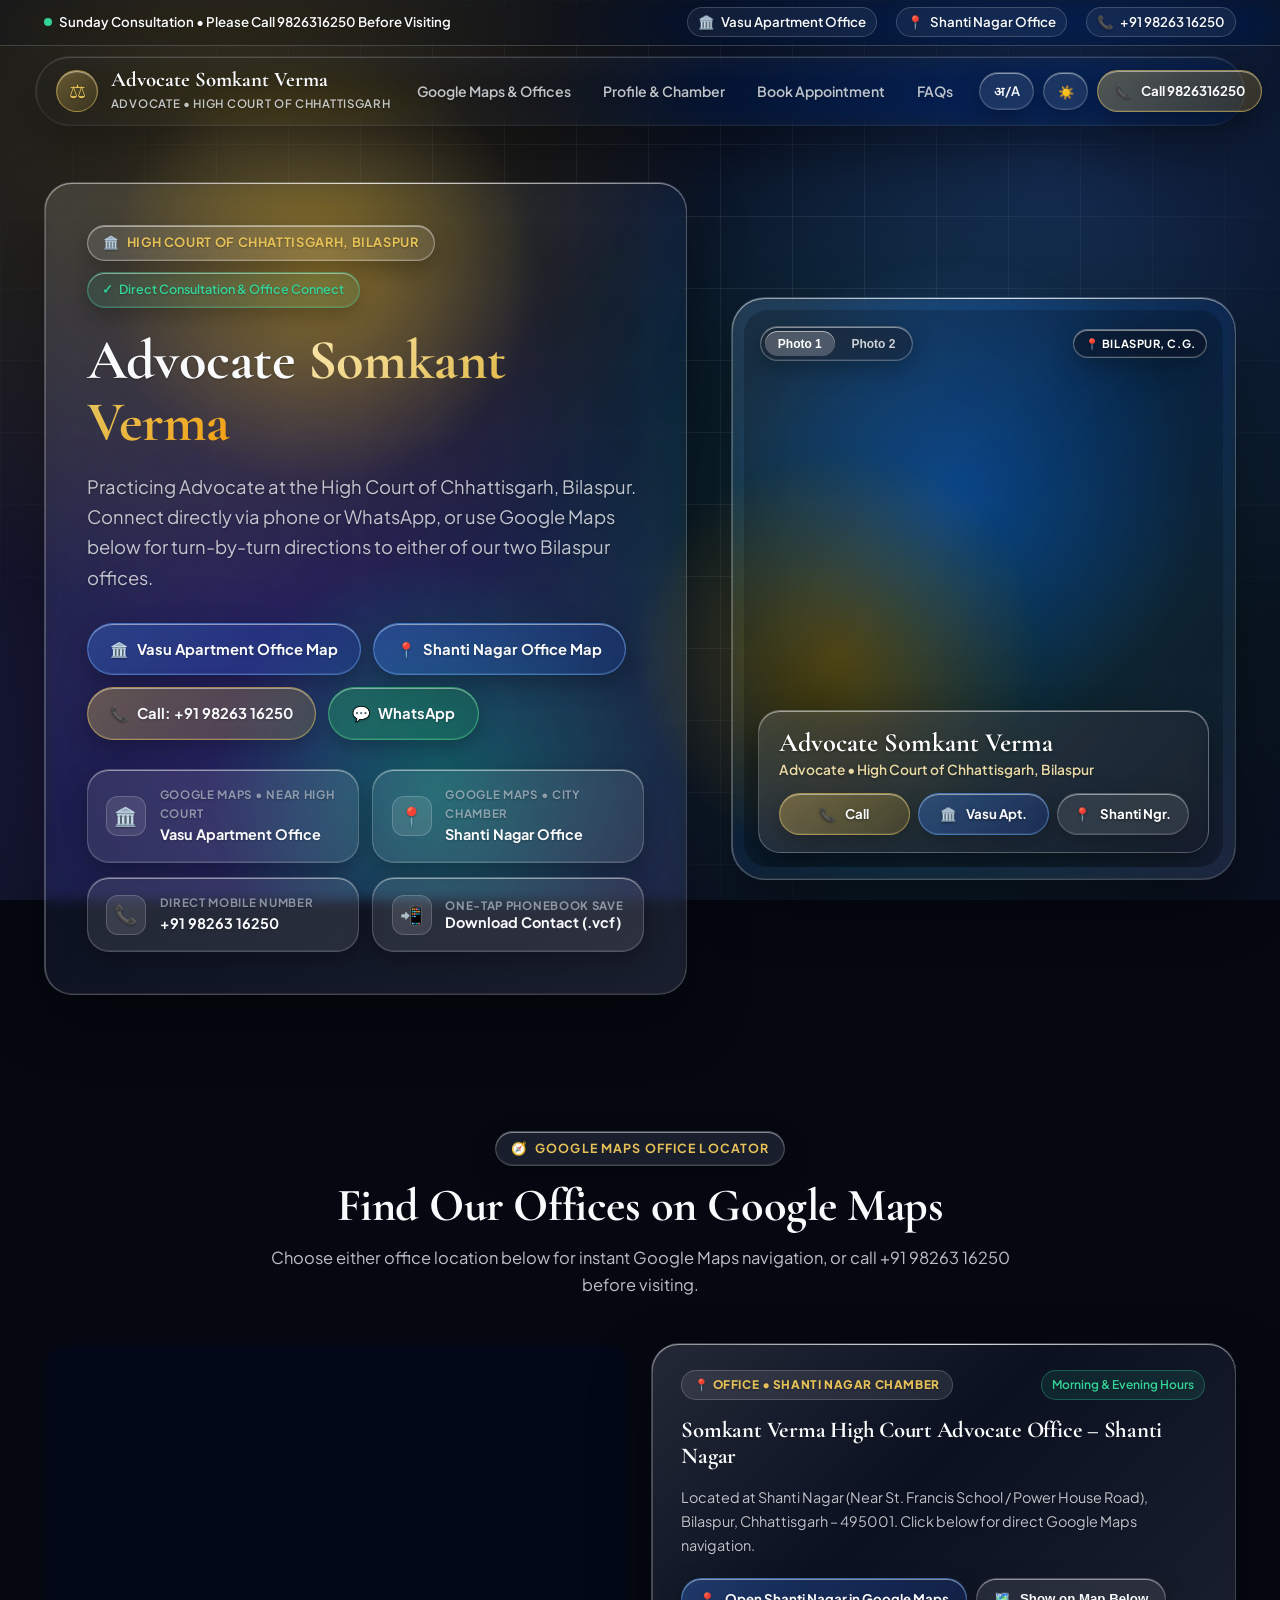
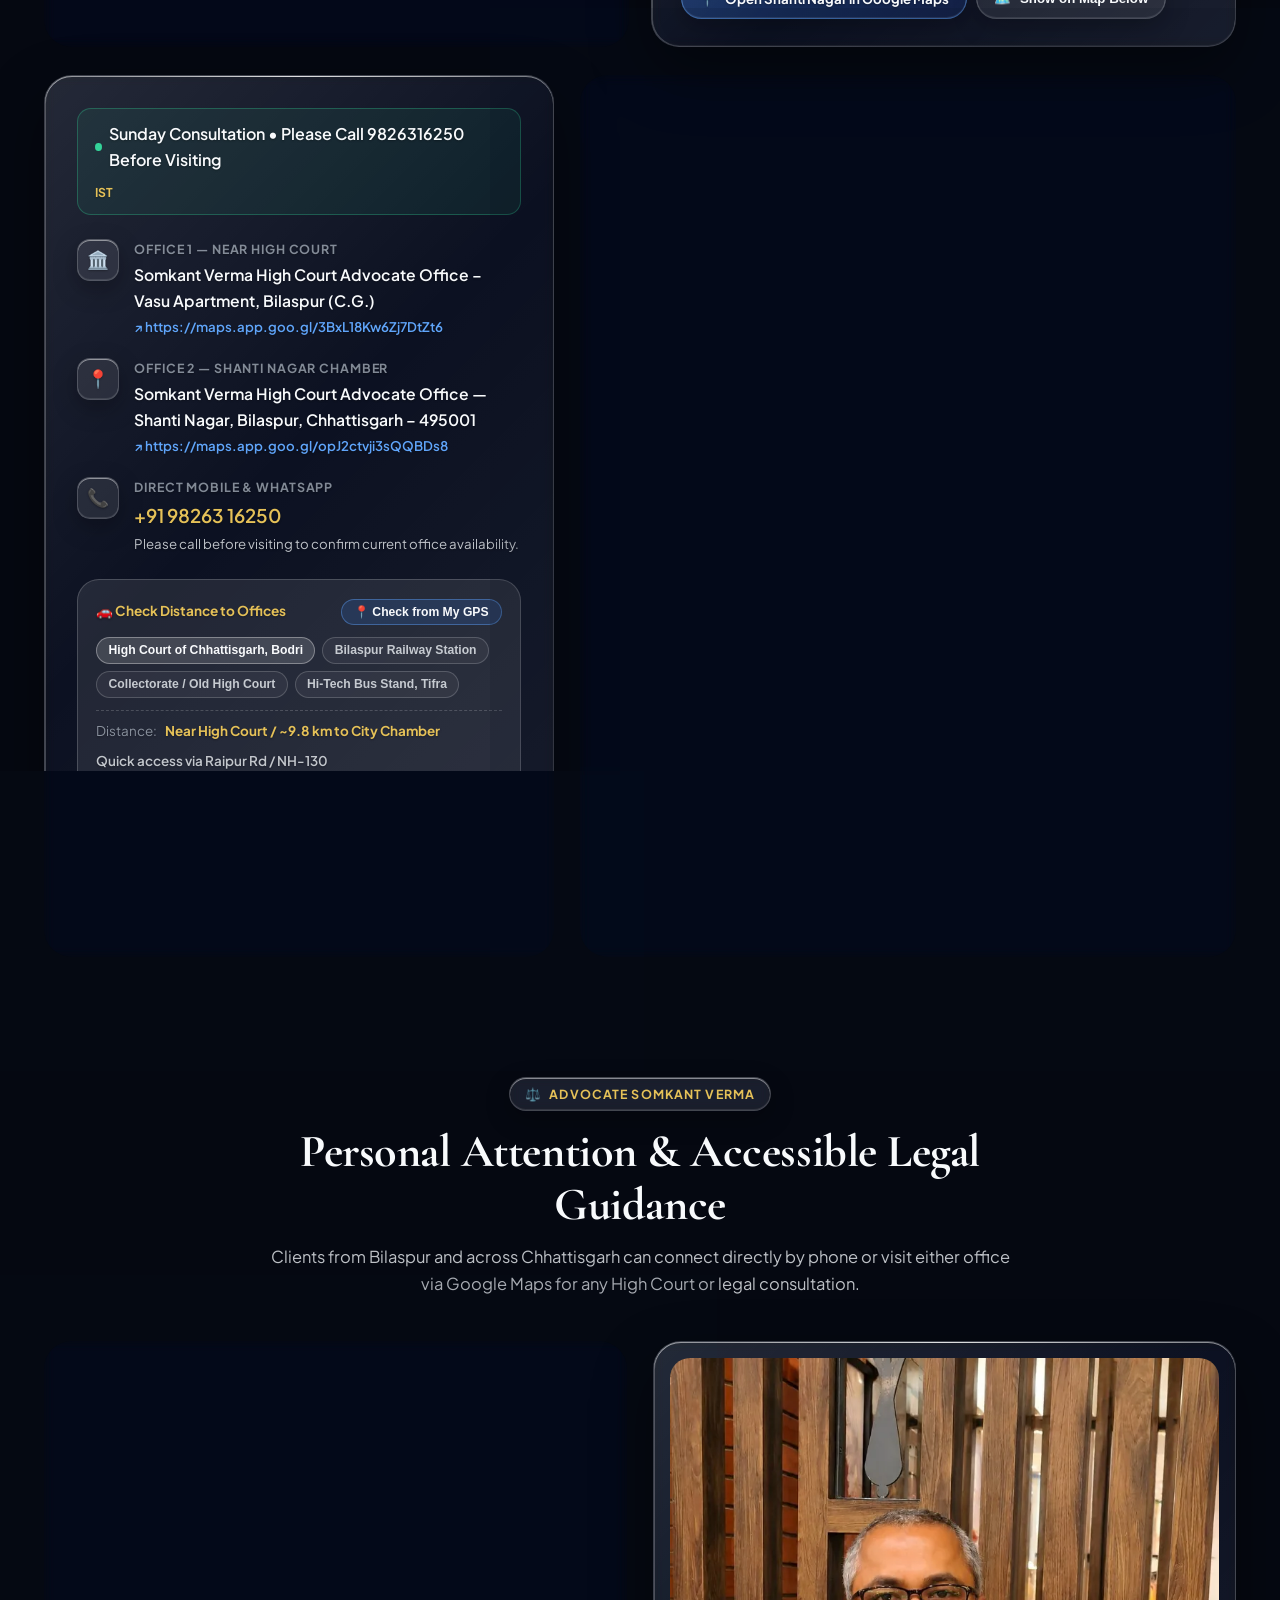
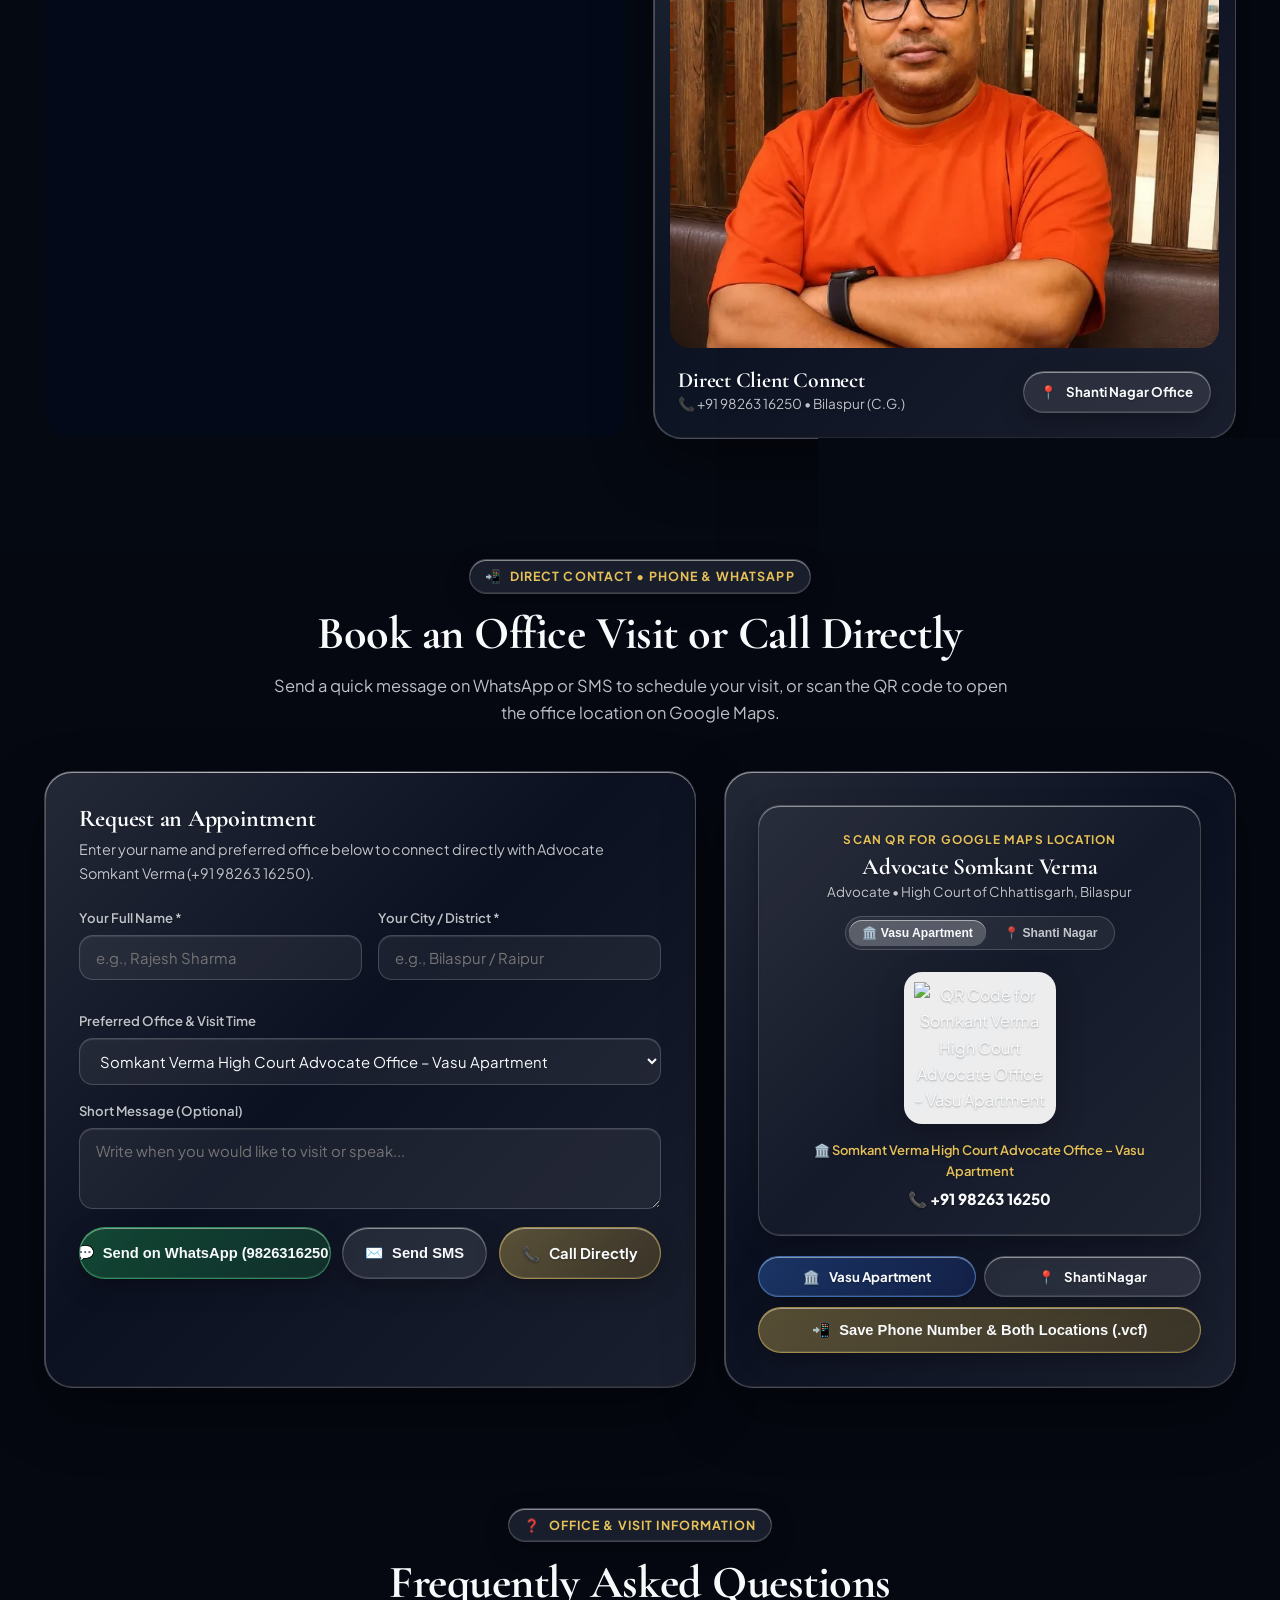
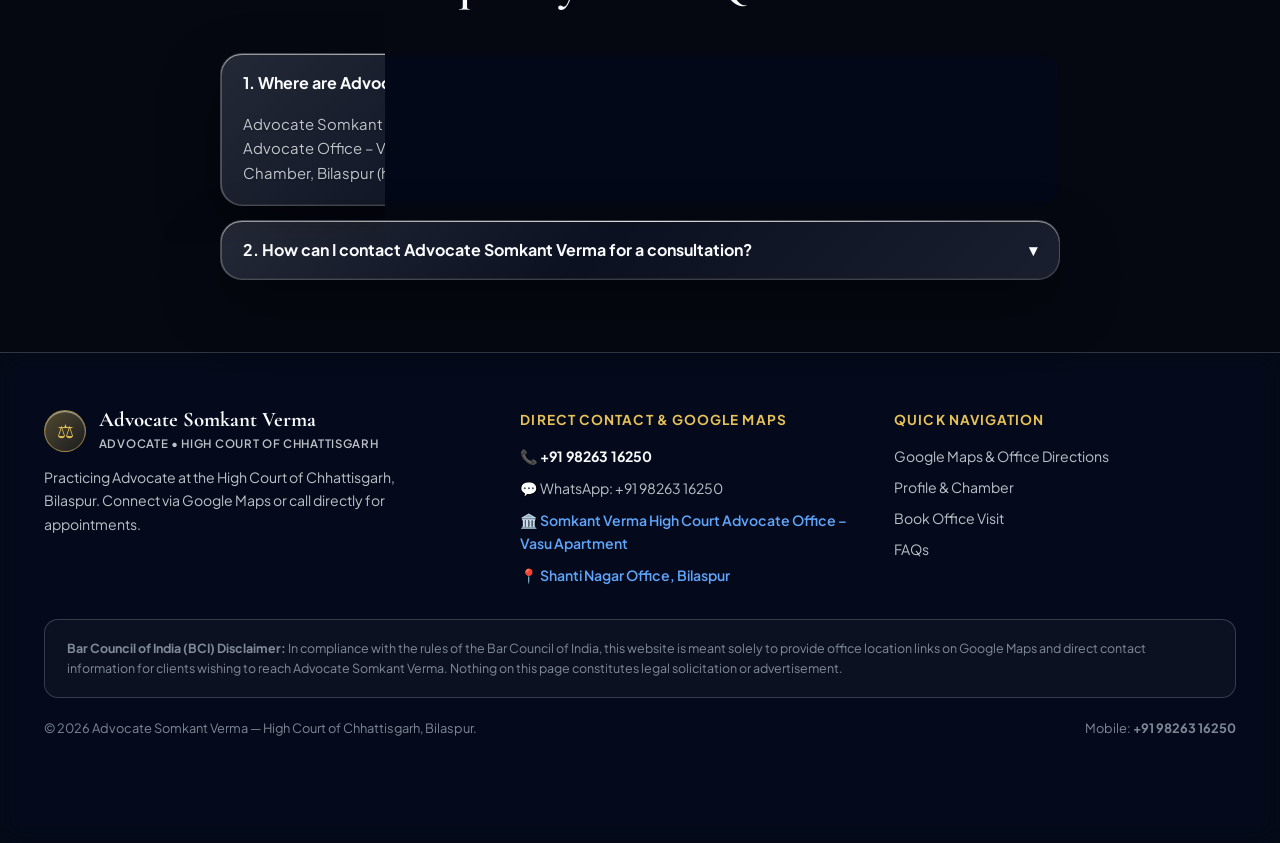
==== commit 4177e5e0: "update v2" ====
--- a/index.html
+++ b/index.html
@@ -20,7 +20,10 @@
   <!-- Google Fonts -->
   <link rel="preconnect" href="https://fonts.googleapis.com" />
   <link rel="preconnect" href="https://fonts.gstatic.com" crossorigin />
-  <link href="https://fonts.googleapis.com/css2?family=Cormorant+Garamond:wght@600;700&amp;family=Noto+Sans+Devanagari:wght@400;500;600;700&amp;family=Plus+Jakarta+Sans:wght@400;500;600;700;800&amp;display=swap" rel="stylesheet" />
+  <!-- Non-render-blocking font load (page paints instantly with system font, then swaps) -->
+  <link rel="preload" as="style" href="https://fonts.googleapis.com/css2?family=Cormorant+Garamond:wght@600;700&amp;family=Noto+Sans+Devanagari:wght@400;500;600;700&amp;family=Plus+Jakarta+Sans:wght@400;500;600;700;800&amp;display=swap" />
+  <link rel="stylesheet" href="https://fonts.googleapis.com/css2?family=Cormorant+Garamond:wght@600;700&amp;family=Noto+Sans+Devanagari:wght@400;500;600;700&amp;family=Plus+Jakarta+Sans:wght@400;500;600;700;800&amp;display=swap" media="print" onload="this.media='all'" />
+  <noscript><link rel="stylesheet" href="https://fonts.googleapis.com/css2?family=Cormorant+Garamond:wght@600;700&amp;family=Noto+Sans+Devanagari:wght@400;500;600;700&amp;family=Plus+Jakarta+Sans:wght@400;500;600;700;800&amp;display=swap" /></noscript>
 
   <!-- Preload Hero Portrait -->
   <link rel="preload" as="image" type="image/webp" href="assets/somkant-verma-advocate-480.webp" imagesrcset="assets/somkant-verma-advocate-480.webp 480w, assets/somkant-verma-advocate-768.webp 768w" imagesizes="(max-width: 1024px) 460px, 480px" fetchpriority="high" />
@@ -28,7 +31,7 @@
   <link rel="icon" type="image/svg+xml" href="data:image/svg+xml,%3Csvg xmlns='http://www.w3.org/2000/svg' viewBox='0 0 64 64'%3E%3Crect width='64' height='64' rx='16' fill='%23050811'/%3E%3Cpath d='M32 10v38M16 20h32M20 48h24' stroke='%23e5c158' stroke-width='4' stroke-linecap='round'/%3E%3Cpath d='M16 20l-6 14h12l-6-14zm32 0l-6 14h12l-6-14z' fill='%23e5c158'/%3E%3C/svg%3E" />
 
   <!-- Stylesheet -->
-  <link rel="stylesheet" href="styles.css?v=5" />
+  <link rel="stylesheet" href="styles.css?v=6" />
 
   <!-- Schema.org Structured Data -->
   <script type="application/ld+json">
@@ -775,6 +778,6 @@
     <span>↑</span>
   </button>
 
-  <script src="app.js?v=5" defer></script>
+  <script src="app.js?v=6" defer></script>
 </body>
 </html>
--- a/styles.css
+++ b/styles.css
@@ -8,22 +8,28 @@
   --bg-canvas: #050811;
   --bg-canvas-2: #0a1020;
 
-  /* Apple Liquid Glass Surfaces — Ultra-Low Opacity, Maximum See-Through */
-  --glass-bg: linear-gradient(
-    135deg,
-    rgba(255, 255, 255, 0.085) 0%,
-    rgba(255, 255, 255, 0.028) 50%,
-    rgba(255, 255, 255, 0.06) 100%
-  );
-  --glass-bg-hover: linear-gradient(
-    135deg,
-    rgba(255, 255, 255, 0.13) 0%,
-    rgba(255, 255, 255, 0.045) 50%,
-    rgba(255, 255, 255, 0.09) 100%
-  );
-  --glass-pill-bg: rgba(255, 255, 255, 0.065);
-  --glass-nav-bg: rgba(10, 15, 28, 0.38);
-  --glass-input-bg: rgba(255, 255, 255, 0.045);
+  /* Apple Liquid Glass Surfaces — 70–80% TRANSPARENT
+     (combined tint opacity stays inside the 20–30% band, so 70–80% of the
+     background passes straight through the glass, crystal clear) */
+  --glass-bg:
+    linear-gradient(
+      135deg,
+      rgba(255, 255, 255, 0.13) 0%,
+      rgba(255, 255, 255, 0.035) 45%,
+      rgba(255, 255, 255, 0.09) 100%
+    ),
+    rgba(14, 20, 38, 0.12);
+  --glass-bg-hover:
+    linear-gradient(
+      135deg,
+      rgba(255, 255, 255, 0.17) 0%,
+      rgba(255, 255, 255, 0.05) 45%,
+      rgba(255, 255, 255, 0.12) 100%
+    ),
+    rgba(14, 20, 38, 0.12);
+  --glass-pill-bg: rgba(255, 255, 255, 0.09);
+  --glass-nav-bg: rgba(12, 18, 34, 0.24);
+  --glass-input-bg: rgba(255, 255, 255, 0.06);
 
   /* Specular Apple Notification Borders & Rim Highlights */
   --glass-border: rgba(255, 255, 255, 0.18);
@@ -38,7 +44,10 @@
     inset 0 1px 0.5px rgba(255, 255, 255, 0.48),
     inset 0 -1px 0.5px rgba(255, 255, 255, 0.1);
 
-  --glass-blur: blur(26px) saturate(195%) brightness(1.06);
+  /* Light "clear glass" refraction — low blur radius keeps the background
+     visible AND is far cheaper for the GPU (smoother scrolling) */
+  --glass-blur: blur(6px) saturate(175%) brightness(1.05);
+  --glass-blur-bar: blur(12px) saturate(180%) brightness(1.04);
 
   /* Typography & Accents */
   --text-primary: #f8fafc;
@@ -69,19 +78,19 @@
 
   --glass-bg: linear-gradient(
     135deg,
-    rgba(255, 255, 255, 0.42) 0%,
-    rgba(255, 255, 255, 0.18) 50%,
-    rgba(255, 255, 255, 0.32) 100%
+    rgba(255, 255, 255, 0.30) 0%,
+    rgba(255, 255, 255, 0.16) 50%,
+    rgba(255, 255, 255, 0.24) 100%
   );
   --glass-bg-hover: linear-gradient(
     135deg,
-    rgba(255, 255, 255, 0.56) 0%,
-    rgba(255, 255, 255, 0.26) 50%,
-    rgba(255, 255, 255, 0.42) 100%
+    rgba(255, 255, 255, 0.38) 0%,
+    rgba(255, 255, 255, 0.22) 50%,
+    rgba(255, 255, 255, 0.30) 100%
   );
-  --glass-pill-bg: rgba(255, 255, 255, 0.36);
-  --glass-nav-bg: rgba(255, 255, 255, 0.34);
-  --glass-input-bg: rgba(255, 255, 255, 0.42);
+  --glass-pill-bg: rgba(255, 255, 255, 0.26);
+  --glass-nav-bg: rgba(255, 255, 255, 0.26);
+  --glass-input-bg: rgba(255, 255, 255, 0.28);
 
   --glass-border: rgba(255, 255, 255, 0.65);
   --glass-border-strong: rgba(255, 255, 255, 0.92);
@@ -94,7 +103,8 @@
     0 8px 22px rgba(15, 23, 42, 0.06),
     inset 0 1px 0.5px rgba(255, 255, 255, 0.95);
 
-  --glass-blur: blur(26px) saturate(190%) brightness(1.03);
+  --glass-blur: blur(6px) saturate(170%) brightness(1.03);
+  --glass-blur-bar: blur(12px) saturate(175%) brightness(1.03);
 
   --text-primary: #0f172a;
   --text-secondary: rgba(15, 23, 42, 0.78);
@@ -164,8 +174,10 @@
 .orb {
   position: absolute;
   border-radius: 50%;
-  filter: blur(42px);
+  /* No CSS filter: the radial gradients are already soft, and removing the
+     42px filter blur saves a full-screen GPU pass every frame */
   will-change: transform;
+  transform: translate3d(0, 0, 0);
   animation: orbDrift 22s ease-in-out infinite alternate;
 }
 
@@ -1683,3 +1695,189 @@
     bottom: 5.5rem;
   }
 }
+
+
+/* ==========================================================================
+   v6 — CRYSTAL-CLEAR LIQUID GLASS (70–80% TRANSPARENT) + SPEED LAYER
+   ========================================================================== */
+
+/* Slightly crisper architectural grid so the see-through effect is obvious */
+.liquid-grid-mesh {
+  background-image:
+    linear-gradient(rgba(255, 255, 255, 0.07) 1px, transparent 1px),
+    linear-gradient(90deg, rgba(255, 255, 255, 0.07) 1px, transparent 1px);
+}
+
+[data-theme="light"] .liquid-grid-mesh {
+  background-image:
+    linear-gradient(rgba(15, 23, 42, 0.07) 1px, transparent 1px),
+    linear-gradient(90deg, rgba(15, 23, 42, 0.07) 1px, transparent 1px);
+}
+
+/* Bars that page text scrolls underneath get a touch more blur for legibility */
+.top-bar,
+.footer,
+.mobile-dock,
+.to-top {
+  -webkit-backdrop-filter: var(--glass-blur-bar);
+  backdrop-filter: var(--glass-blur-bar);
+}
+
+/* Navbar glass lives on a pseudo-element, so the capsule is NOT a backdrop
+   root — the mobile dropdown menu can then blur the real page behind it. */
+.nav-inner {
+  position: relative;
+  isolation: isolate;
+  background: transparent;
+  -webkit-backdrop-filter: none;
+  backdrop-filter: none;
+}
+
+.nav-inner::before {
+  content: '';
+  position: absolute;
+  inset: -1px;
+  z-index: -1;
+  border-radius: inherit;
+  background: var(--glass-nav-bg);
+  -webkit-backdrop-filter: var(--glass-blur-bar);
+  backdrop-filter: var(--glass-blur-bar);
+  pointer-events: none;
+}
+
+/* Nested glass can only "see" its parent card (the parent is already a
+   backdrop root), so its own blur is invisible but costly. Dropping it gives
+   an identical look with far less GPU work = smoother scrolling. */
+.liquid-glass :is(.liquid-pill, .apple-notif-card, .icon-btn, .lang-btn, .form-control, .section-tag, .btn, .landmark-pill, .map-tab),
+.nav-inner :is(.icon-btn, .lang-btn, .btn, .mobile-menu-btn),
+.top-bar *,
+.mobile-dock *,
+.portrait-glass-Dock * {
+  -webkit-backdrop-filter: none;
+  backdrop-filter: none;
+}
+
+/* Floating glass over the portrait photo — clearer, lighter */
+.photo-toggle-group {
+  background: rgba(10, 15, 28, 0.26);
+  -webkit-backdrop-filter: blur(10px) saturate(180%);
+  backdrop-filter: blur(10px) saturate(180%);
+}
+
+.portrait-glass-Dock {
+  background: linear-gradient(135deg, rgba(255, 255, 255, 0.12), rgba(10, 15, 28, 0.22));
+  -webkit-backdrop-filter: blur(12px) saturate(185%);
+  backdrop-filter: blur(12px) saturate(185%);
+  text-shadow: 0 1px 3px rgba(0, 0, 0, 0.45);
+}
+
+/* Keep text razor-sharp on transparent glass (dark theme) */
+[data-theme="dark"] .liquid-glass,
+[data-theme="dark"] .nav-inner,
+[data-theme="dark"] .top-bar,
+[data-theme="dark"] .mobile-dock {
+  text-shadow: 0 1px 2px rgba(0, 0, 0, 0.3);
+}
+
+[data-theme="light"] .liquid-glass,
+[data-theme="light"] .nav-inner {
+  text-shadow: 0 1px 1px rgba(255, 255, 255, 0.55);
+}
+
+.gold-gradient-text,
+.liquid-glass .gold-gradient-text {
+  text-shadow: none;
+}
+
+/* Liquid "lift" on interactive glass — GPU-only transform */
+.apple-notif-card,
+.btn {
+  will-change: auto;
+  transition:
+    transform 0.35s var(--ease-out),
+    background 0.3s ease,
+    border-color 0.3s ease,
+    box-shadow 0.35s var(--ease-out),
+    color 0.2s ease;
+}
+
+.btn:active,
+.apple-notif-card:active,
+.icon-btn:active,
+.lang-btn:active {
+  transform: scale(0.97);
+  transition-duration: 0.12s;
+}
+
+/* Hero entrance — smooth Apple-style rise on first paint */
+.hero-glass-panel,
+.portrait-glass-card {
+  animation: glassRise 0.9s var(--ease-out) both;
+}
+
+.portrait-glass-card {
+  animation-delay: 0.12s;
+}
+
+@keyframes glassRise {
+  from {
+    opacity: 0;
+    transform: translate3d(0, 28px, 0) scale(0.985);
+  }
+  to {
+    opacity: 1;
+    transform: none;
+  }
+}
+
+/* Scroll-reveal (only activated when JS is running, so content never hides) */
+.js-reveal .reveal {
+  opacity: 0;
+  transform: translate3d(0, 26px, 0) scale(0.985);
+  transition:
+    opacity 0.75s var(--ease-out),
+    transform 0.85s var(--ease-out);
+  transition-delay: var(--rd, 0ms);
+}
+
+.js-reveal .reveal.in {
+  opacity: 1;
+  transform: none;
+}
+
+/* Mobile dropdown menu: clear glass that still reads well over content */
+@media (max-width: 1180px) {
+  .nav-links {
+    background: rgba(12, 18, 34, 0.3);
+    -webkit-backdrop-filter: blur(16px) saturate(180%);
+    backdrop-filter: blur(16px) saturate(180%);
+  }
+
+  [data-theme="light"] .nav-links {
+    background: rgba(255, 255, 255, 0.3);
+  }
+}
+
+/* Touch / small screens: freeze the drifting orbs so the GPU only has to
+   re-blur glass while the user scrolls — buttery 60fps on phones */
+@media (hover: none), (max-width: 768px) {
+  .orb {
+    animation: none;
+  }
+}
+
+@media (prefers-reduced-motion: reduce) {
+  *,
+  *::before,
+  *::after {
+    animation-duration: 0.01ms !important;
+    animation-iteration-count: 1 !important;
+    transition-duration: 0.01ms !important;
+    scroll-behavior: auto !important;
+  }
+
+  .js-reveal .reveal {
+    opacity: 1;
+    transform: none;
+  }
+}
